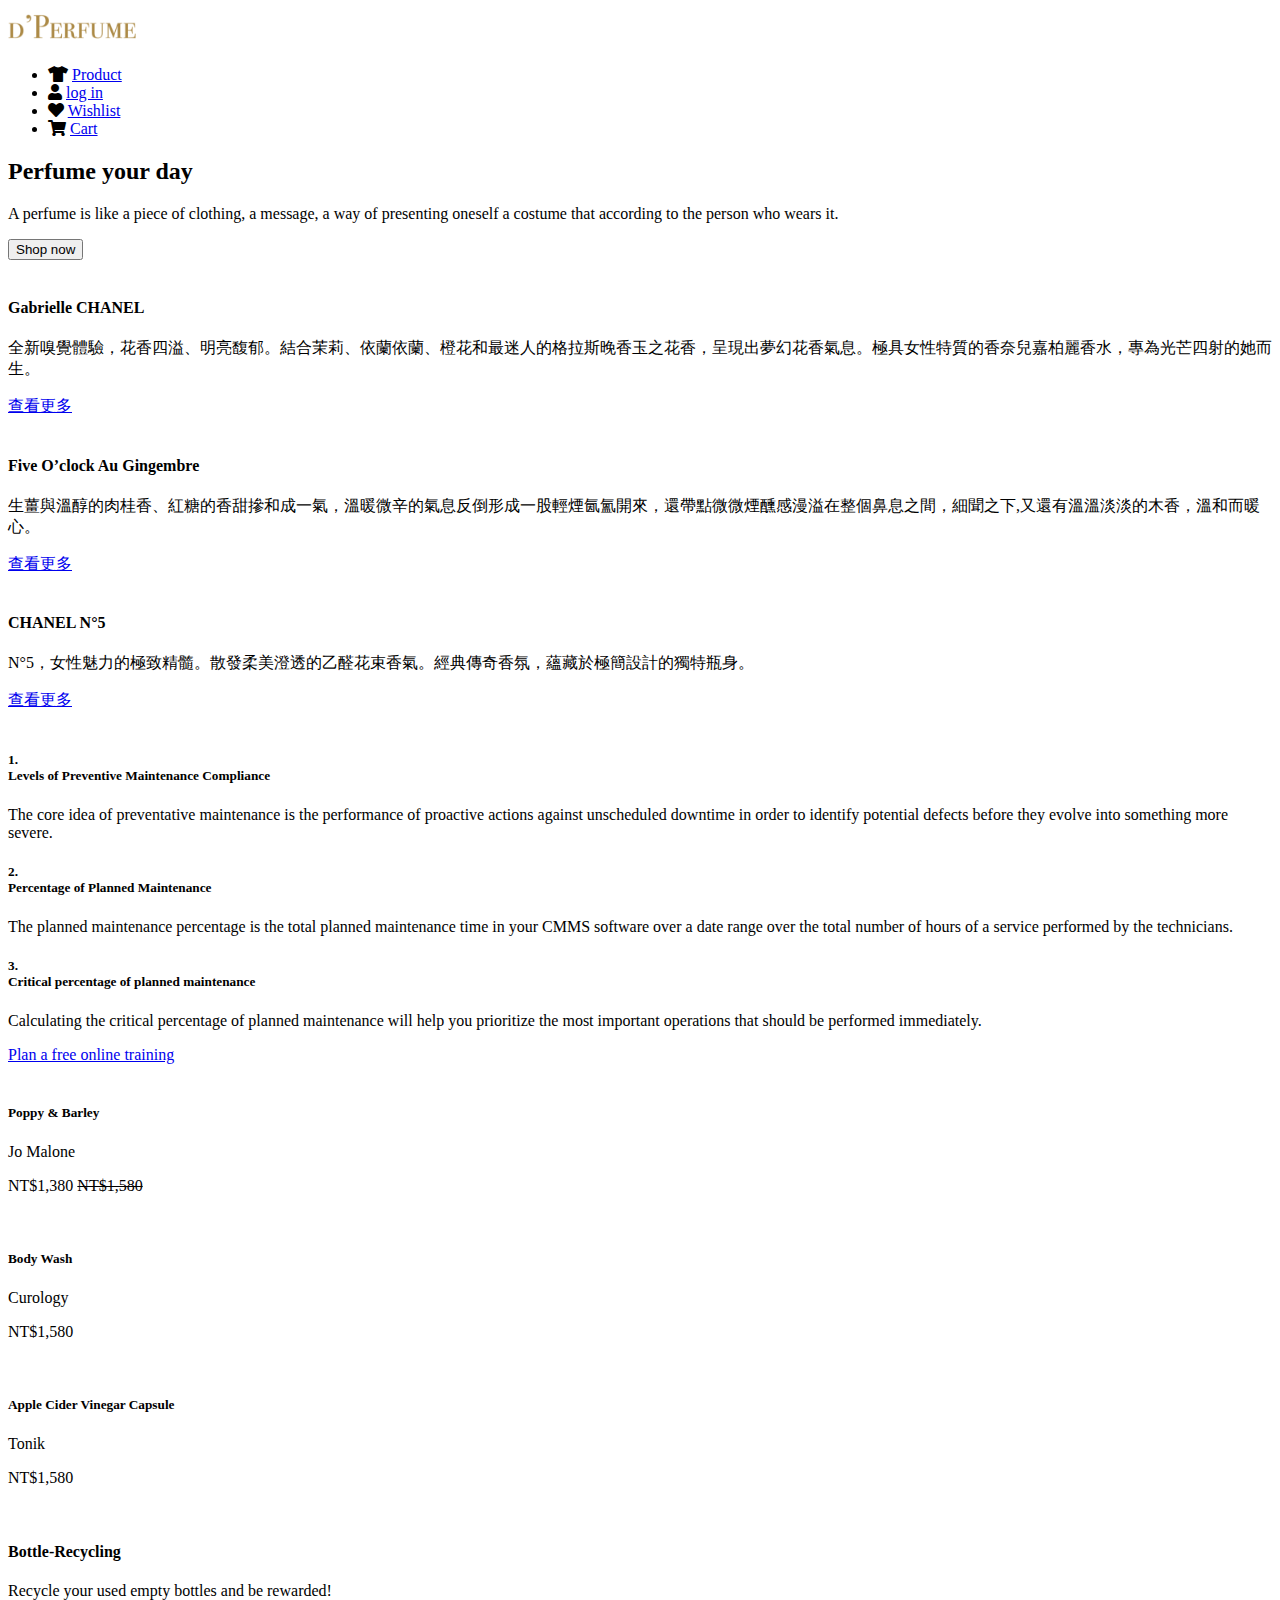
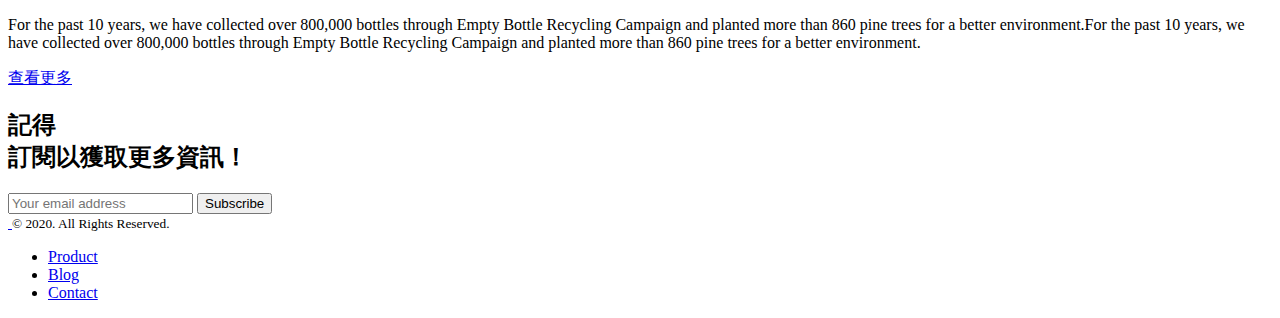
==== index.html @ bdcb9962 "登入畫面完成" ====
<!DOCTYPE html>
<html lang="en">

<head>
  <meta charset="UTF-8">
  <meta name="viewport" content="width=device-width, initial-scale=1.0">
  <link rel="stylesheet" href="css/all.css">
  <link rel="stylesheet" href="https://cdnjs.cloudflare.com/ajax/libs/font-awesome/5.14.0/css/all.min.css">
  <title>Document</title>
</head>

<body>
  <div class="container">
    <div class="row py-2">
      <div class="col-12 col-md-4 d-flex align-items-center">
        <a href="index.html">
          <img class="mr-2 mr-md-8 img-fluid" src="img/Logo.png" alt="">
        </a>
      </div>
      <ul class="col-md-8 list-unstyled d-flex justify-content-end align-items-center mb-0 navList">
        <li class="nav-item d-flex align-items-center">
          <i class="fas fa-tshirt text-info"></i>
          <a class="nav-link text-info" href="product.html">Product</a>
        </li>
        <li class="nav-item d-flex align-items-center">
          <i class="fas fa-user text-info"></i>
          <a class="nav-link text-info" href="login.html">log in</a>
        </li>
        <li class="nav-item d-flex align-items-center">
          <i class="fas fa-heart text-info"></i>
          <a class="nav-link text-info" href="#">Wishlist</a>
        </li>
        <li class="nav-item d-flex align-items-center">
          <i class="fas fa-shopping-cart text-info"></i>
          <a class="nav-link text-info" href="#">Cart</a>
        </li>
      </ul>
    </div>
  </div>

  <div class="container-fluid mb-5 banner">
    <div class="container">
      <div class="row">
        <div class="col-sm-7"></div>
        <div class="col-12 col-sm-5 text-white">
          <h2>Perfume your day</h2>
          <p>A perfume is like a piece of clothing, a message, a way of presenting oneself a costume that according to
            the person who wears it.</p>
          <button class="btn text-white" type="button">Shop now</button>
        </div>
      </div>
    </div>
  </div>

  <div class="container">
    <div class="row flex-row-reverse align-items-center">
      <div class="col-12 col-md-6 colstyleNone">
        <img src="img/photo-1563170351-be82bc888aa4.png" alt="" class="card-img">
      </div>
      <div class="col-12 col-md-6">
        <div class="card align-items-center">
          <div class="card-body col-md-8">
            <h4 class="card-title">Gabrielle CHANEL</h4>
            <p class="card-text">全新嗅覺體驗，花香四溢、明亮馥郁。結合茉莉、依蘭依蘭、橙花和最迷人的格拉斯晚香玉之花香，呈現出夢幻花香氣息。極具女性特質的香奈兒嘉柏麗香水，專為光芒四射的她而生。</p>
            <a href="#" class="">查看更多</a>
          </div>
        </div>
      </div>
    </div>


    <div class="row align-items-center">
      <div class="col-12 col-md-6 colstyleNone">
        <img src="img/photo-1584435731369-1e74c4e9385e.png" alt="" class="card-img">
      </div>
      <div class="col-12 col-md-6">
        <div class="card align-items-center">
          <div class="card-body col-md-8">
            <h4 class="card-title">Five O’clock Au Gingembre</h4>
            <p class="card-text">生薑與溫醇的肉桂香、紅糖的香甜摻和成一氣，溫暖微辛的氣息反倒形成一股輕煙氤氳開來，還帶點微微煙醺感漫溢在整個鼻息之間，細聞之下,又還有溫溫淡淡的木香，溫和而暖心。</p>
            <a href="#" class="">查看更多</a>
          </div>
        </div>
      </div>
    </div>

    <div class="row align-items-center flex-row-reverse">
      <div class="col-12 col-md-6 colstyleNone">
        <img src="img/photo-1585120040315-2241b774ad0f.png" alt="" class="card-img">
      </div>
      <div class="col-12 col-md-6">
        <div class="card align-items-center">
          <div class="card-body col-md-8">
            <h4 class="card-title">CHANEL N°5</h4>
            <p class="card-text">N°5，女性魅力的極致精髓。散發柔美澄透的乙醛花束香氣。經典傳奇香氛，蘊藏於極簡設計的獨特瓶身。</p>
            <a href="#" class="">查看更多</a>
          </div>
        </div>
      </div>
    </div>

    <div class="row align-items-center mb-5">
      <div class="col-12 col-md-6 colstyleNone">
        <img src="img/photo-1542038382126-77ae2819338d.png" alt="" class="card-img">
      </div>
      <div class="col-12 col-md-6">
        <div class="card text-left align-items-center">
          <div class="card-body col-md-8">
            <h5 class="card-title">1. <br> Levels of Preventive Maintenance Compliance</h5>
            <p class="card-text mb-3">The core idea of preventative maintenance is the performance of proactive actions
              against unscheduled downtime in order to identify potential defects before they evolve into something more
              severe.</p>
            <h5 class="card-title">2. <br> Percentage of Planned Maintenance</h5>
            <p class="card-text mb-3">The planned maintenance percentage is the total planned maintenance time in your
              CMMS software over a date range over the total number of hours of a service performed by the technicians.
            </p>
            <h5 class="card-title">3. <br> Critical percentage of planned maintenance</h5>
            <p class="card-text mb-3">Calculating the critical percentage of planned maintenance will help you
              prioritize
              the
              most important operations that should be performed immediately.</p>
            <a href="#" class="">Plan a free online training</a>
          </div>
        </div>
      </div>
    </div>

  </div>

  <div class="bg-secondary mb-5">
    <div class="container ">
      <div class="row">
        <div class="card-deck">
          <div class="col-md-4 mt-4">
            <img src="img/photo-1530630458144-014709e10016.png" alt="" class="card-img">
            <h5>Poppy & Barley</h5>
            <p>Jo Malone</p>
            <p>NT$1,380 <del>NT$1,580</del></p>
          </div>
          <div class="col-md-4 mt-4">
            <img src="img/photo-1556228720-da4e85f25e15.png" alt="" class="card-img">
            <h5>Body Wash</h5>
            <p>Curology</p>
            <p>NT$1,580</p>
          </div>
          <div class="col-md-4 mt-4">
            <img src="/img/photo-1559264730-1533a6ec0433.png" alt="" class="card-img">
            <h5>Apple Cider Vinegar Capsule</h5>
            <p>Tonik</p>
            <p>NT$1,580</p>
          </div>
        </div>
      </div>
    </div>
  </div>

  <div class="container mb-5">
    <div class="row  align-items-center">
      <div class="col-12 col-md-8 colstyleNone">
        <img src="img/photo-1594913615593-e4b8c44625be.png" alt="" class="recycleImg">
      </div>
      <div class="col-12 col-md-4">
        <div class="align-items-center">
          <h4>Bottle-Recycling</h4>
          <p>Recycle your used empty bottles and be rewarded!</p>
          <p>For the past 10 years, we have collected over 800,000 bottles through Empty Bottle Recycling Campaign and
            planted more than 860 pine trees for a better environment.For the past 10 years, we have collected over
            800,000 bottles through Empty Bottle Recycling Campaign and planted more than 860 pine trees for a better
            environment.</p>
          <a href="#" class="">查看更多</a>
        </div>
      </div>
    </div>
  </div>



  <div class="container-fluid footer">
    <div class="footerBanner">
      <div class="container">
        <div class="row align-items-end">
          <div class="col-12 col-sm-5 text-secondary">
            <h2 class="mb-4">
              記得 <br>
              訂閱以獲取更多資訊！
            </h2>
            <div class="form-inline">
              <input type="text" class="form-control" id="inputEmail" placeholder="Your email address">
              <button type="button" class="btn btn-primary">Subscribe</button>
            </div>
          </div>
          <div class="col-sm-6"></div>

        </div>
      </div>
    </div>

    <div class="bg-primary">
      <div class="container py-3">
        <div class="row">
          <div class="col-12 col-md-8 d-flex align-items-center">
            <a href="index.html">
              <img class="mr-2 mr-md-8 img-fluid" src="img/logo_white.png" alt="">
            </a>
            <small class="text-white">© 2020. All Rights Reserved.</small>
          </div>
          <ul class="col-md-4 list-unstyled d-flex justify-content-end align-items-center mb-0 navList">
            <li><a href="product.html" class="text-white">Product</a></li>
            <li><a href="#" class="text-white">Blog</a></li>
            <li><a href="#" class="text-white">Contact</a></li>
          </ul>
        </div>
      </div>
    </div>


  </div>






</body>

</html>
---- css/all.css ----
/* No CSS *//*# sourceMappingURL=all.css.map */
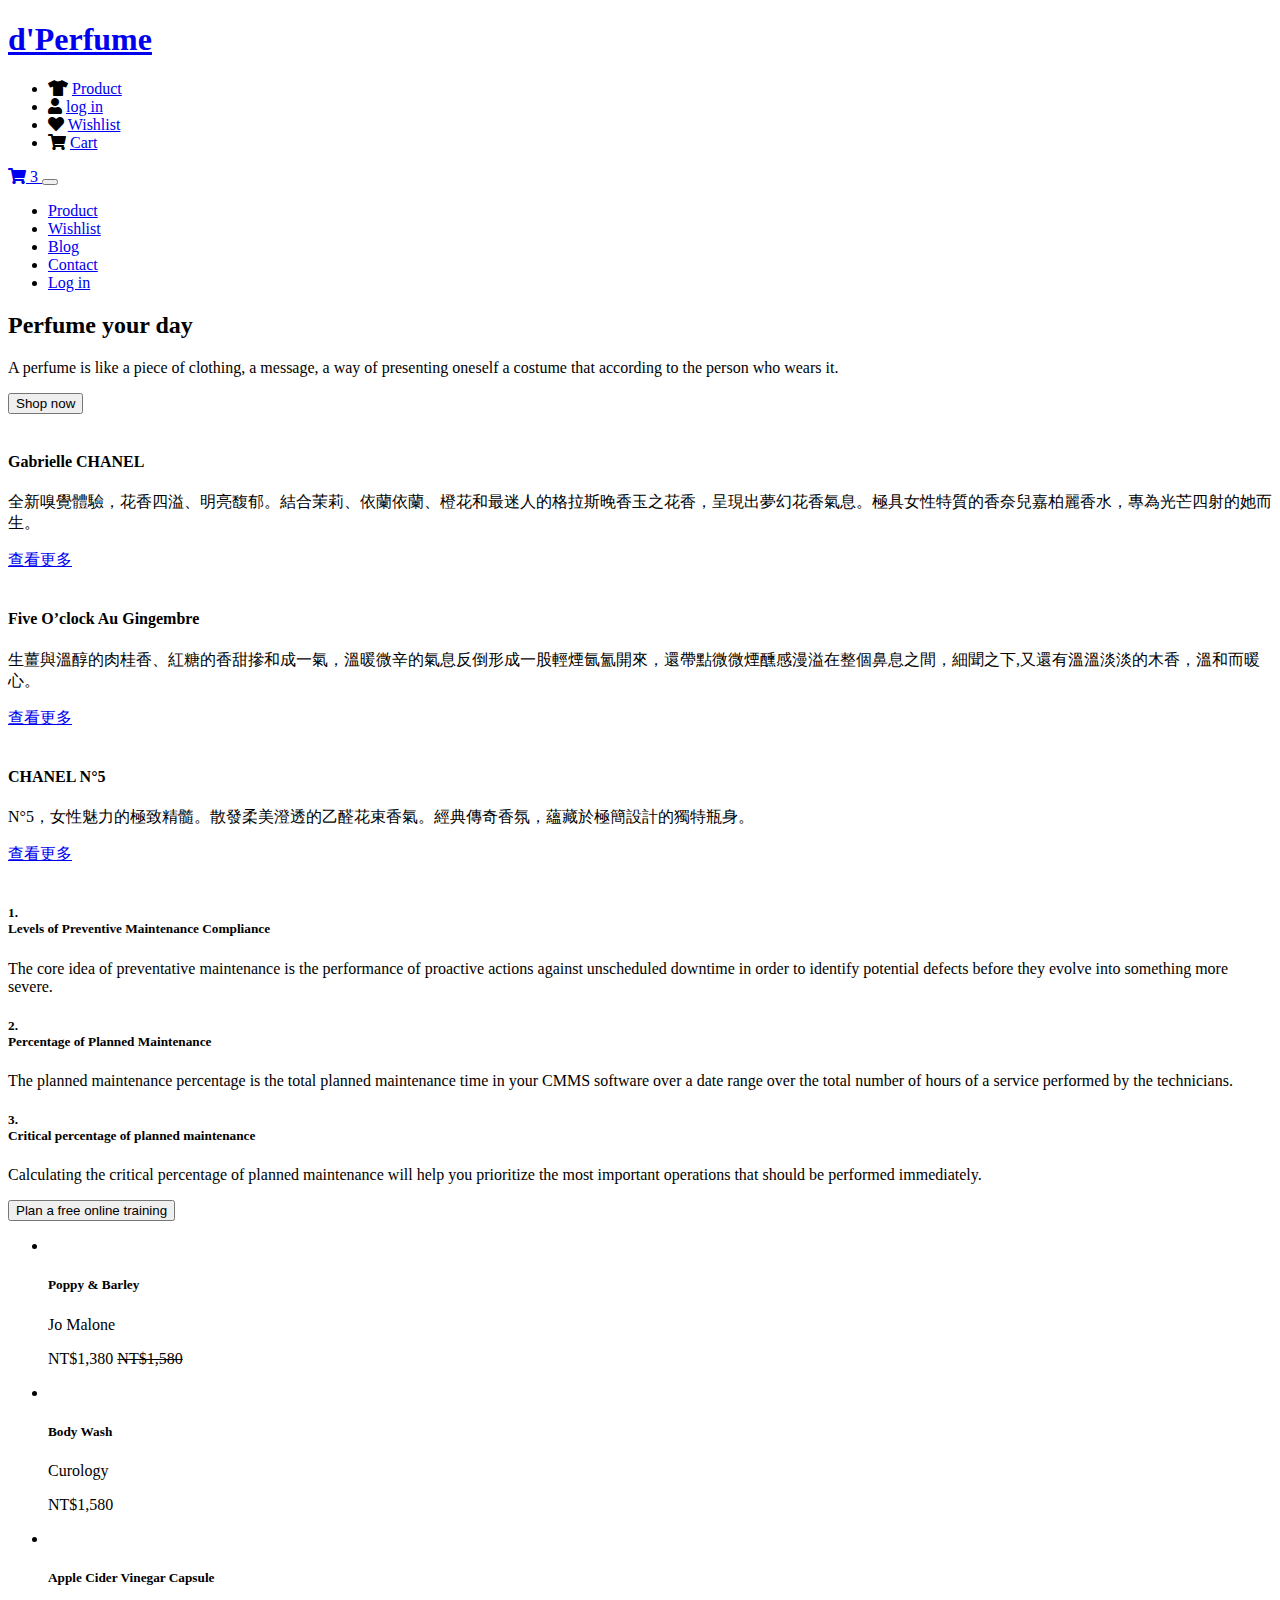
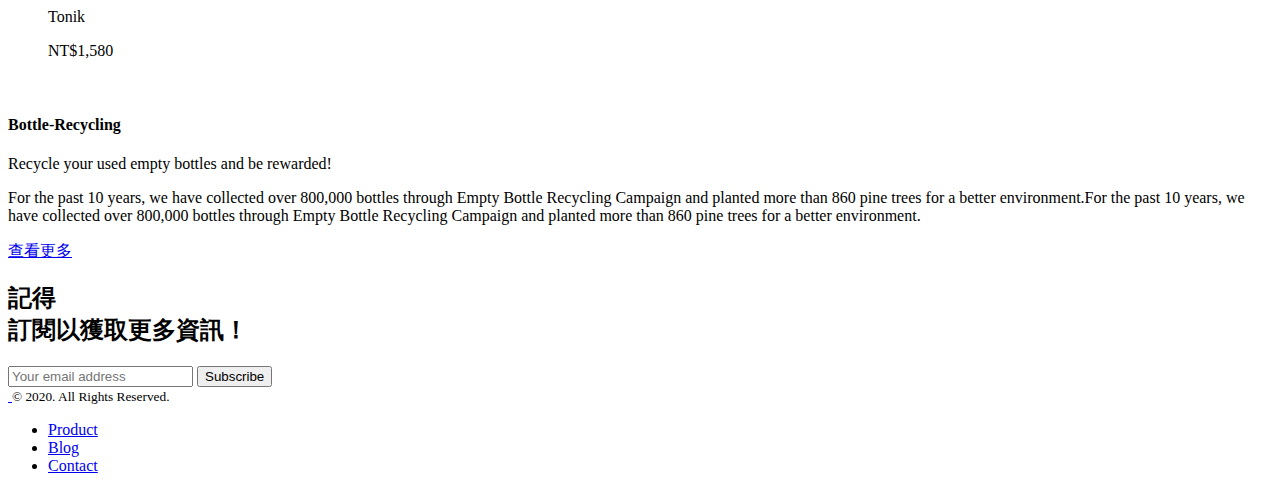
==== commit f8b0fa44: "更新按鈕連結到產品頁面" ====
--- a/index.html
+++ b/index.html
@@ -6,55 +6,94 @@
   <meta name="viewport" content="width=device-width, initial-scale=1.0">
   <link rel="stylesheet" href="css/all.css">
   <link rel="stylesheet" href="https://cdnjs.cloudflare.com/ajax/libs/font-awesome/5.14.0/css/all.min.css">
-  <title>Document</title>
+  <title>d'Perfume -首頁-</title>
 </head>
 
 <body>
+
+  <!--header-->
   <div class="container">
-    <div class="row py-2">
-      <div class="col-12 col-md-4 d-flex align-items-center">
-        <a href="index.html">
-          <img class="mr-2 mr-md-8 img-fluid" src="img/Logo.png" alt="">
+    <nav class="navbar navbar-expand-lg navbar-light">
+      <h1 class="navbar-brand col-4 logo mt-2">
+        <a href="index.html">d'Perfume</a>
+      </h1>
+
+      <div class="collapse navbar-collapse justify-content-end" id="navbarTogglerDemo">
+        <ul class="navbar-nav">
+          <li class="nav-item d-flex align-items-center mr-4">
+            <i class="fas fa-tshirt text-gray"></i>
+            <a class="nav-link text-gary" href="product.html">Product</a>
+          </li>
+          <li class="nav-item d-flex align-items-center mr-4">
+            <i class="fas fa-user text-gray"></i>
+            <a class="nav-link text-gray" href="login.html">log in</a>
+          </li>
+          <li class="nav-item d-flex align-items-center mr-4">
+            <i class="fas fa-heart text-gray"></i>
+            <a class="nav-link text-gray" href="#">Wishlist</a>
+          </li>
+          <li class="nav-item d-flex align-items-center">
+            <i class="fas fa-shopping-cart text-gray"></i>
+            <a class="nav-link text-gray" href="#">Cart</a>
+          </li>
+        </ul>
+      </div>
+
+      <div class="d-lg-none d-flex">
+        <a href="#" class="cart d-flex align-items-center mr-2">
+          <i class="fas fa fa-shopping-cart text-gray"></i>
+          <span class="cart-basket d-flex align-items-center justify-content-center bg-primary text-white">3</span>
         </a>
-      </div>
-      <ul class="col-md-8 list-unstyled d-flex justify-content-end align-items-center mb-0 navList">
-        <li class="nav-item d-flex align-items-center">
-          <i class="fas fa-tshirt text-info"></i>
-          <a class="nav-link text-info" href="product.html">Product</a>
-        </li>
-        <li class="nav-item d-flex align-items-center">
-          <i class="fas fa-user text-info"></i>
-          <a class="nav-link text-info" href="login.html">log in</a>
-        </li>
-        <li class="nav-item d-flex align-items-center">
-          <i class="fas fa-heart text-info"></i>
-          <a class="nav-link text-info" href="#">Wishlist</a>
-        </li>
-        <li class="nav-item d-flex align-items-center">
-          <i class="fas fa-shopping-cart text-info"></i>
-          <a class="nav-link text-info" href="#">Cart</a>
-        </li>
-      </ul>
-    </div>
-  </div>
-
+        <button class="navbar-toggler border-0 btn" type="button" data-toggle="collapse"
+          data-target="#navbarTogglerDemo02" aria-controls="navbarSupportedContent" aria-expanded="false"
+          aria-label="Toggle navigation">
+          <span class="navbar-toggler-icon"></span>
+        </button>
+      </div>
+    </nav>
+  </div>
+
+  <!--header 漢堡選單列表-->
+  <div class="container-fluid px-0 navbar-collapse collapse" id="navbarTogglerDemo02">
+    <ul class="navbar-nav">
+      <li class="nav-item bg-secondary text-center border-bottom border-white">
+        <a class="nav-link text-white py-3" href="product.html">Product</a>
+      </li>
+      <li class="nav-item bg-secondary text-center border-bottom border-white">
+        <a class="nav-link text-white py-3" href="#">Wishlist</a>
+      </li>
+      <li class="nav-item bg-secondary text-center border-bottom border-white">
+        <a class="nav-link text-white py-3" href="#">Blog</a>
+      </li>
+      <li class="nav-item bg-secondary text-center border-bottom border-white">
+        <a class="nav-link text-white py-3" href="#">Contact</a>
+      </li>
+      <li class="nav-item bg-secondary text-center">
+        <a class="nav-link text-white py-3" href="login.html">Log in</a>
+      </li>
+    </ul>
+  </div>
+
+
+  <!--Banner-->
   <div class="container-fluid mb-5 banner">
     <div class="container">
       <div class="row">
-        <div class="col-sm-7"></div>
-        <div class="col-12 col-sm-5 text-white">
+        <div class="col-12 offset-md-7 text-white no-gutters">
           <h2>Perfume your day</h2>
-          <p>A perfume is like a piece of clothing, a message, a way of presenting oneself a costume that according to
+          <p class="col-sm-5 col-md-4">A perfume is like a piece of clothing, a message, a way of presenting oneself a costume that according to
             the person who wears it.</p>
-          <button class="btn text-white" type="button">Shop now</button>
-        </div>
-      </div>
-    </div>
-  </div>
-
-  <div class="container">
-    <div class="row flex-row-reverse align-items-center">
-      <div class="col-12 col-md-6 colstyleNone">
+          <button class="btn text-white bannerButton" type="button" onclick="location.href='product.html'">Shop now</button>
+        </div>
+      </div>
+    </div>
+  </div>
+
+
+  <!--首頁內容-->
+  <div class="container mb-5">
+    <div class="row flex-row-reverse align-items-center no-gutters">
+      <div class="col-12 col-md-6">
         <img src="img/photo-1563170351-be82bc888aa4.png" alt="" class="card-img">
       </div>
       <div class="col-12 col-md-6">
@@ -69,8 +108,8 @@
     </div>
 
 
-    <div class="row align-items-center">
-      <div class="col-12 col-md-6 colstyleNone">
+    <div class="row align-items-center no-gutters">
+      <div class="col-12 col-md-6">
         <img src="img/photo-1584435731369-1e74c4e9385e.png" alt="" class="card-img">
       </div>
       <div class="col-12 col-md-6">
@@ -84,8 +123,8 @@
       </div>
     </div>
 
-    <div class="row align-items-center flex-row-reverse">
-      <div class="col-12 col-md-6 colstyleNone">
+    <div class="row align-items-center flex-row-reverse no-gutters">
+      <div class="col-12 col-md-6">
         <img src="img/photo-1585120040315-2241b774ad0f.png" alt="" class="card-img">
       </div>
       <div class="col-12 col-md-6">
@@ -99,8 +138,8 @@
       </div>
     </div>
 
-    <div class="row align-items-center mb-5">
-      <div class="col-12 col-md-6 colstyleNone">
+    <div class="row align-items-center no-gutters">
+      <div class="col-12 col-md-6">
         <img src="img/photo-1542038382126-77ae2819338d.png" alt="" class="card-img">
       </div>
       <div class="col-12 col-md-6">
@@ -115,11 +154,11 @@
               CMMS software over a date range over the total number of hours of a service performed by the technicians.
             </p>
             <h5 class="card-title">3. <br> Critical percentage of planned maintenance</h5>
-            <p class="card-text mb-3">Calculating the critical percentage of planned maintenance will help you
+            <p class="card-text mb-5">Calculating the critical percentage of planned maintenance will help you
               prioritize
               the
               most important operations that should be performed immediately.</p>
-            <a href="#" class="">Plan a free online training</a>
+            <button class="btn border-black productButton" type="button" onclick="location.href='product.html'">Plan a free online training</button>
           </div>
         </div>
       </div>
@@ -129,35 +168,35 @@
 
   <div class="bg-secondary mb-5">
     <div class="container ">
-      <div class="row">
-        <div class="card-deck">
-          <div class="col-md-4 mt-4">
+      <div class="row no-gutters">
+        <ul class="card-deck list-unstyled mt-5">
+          <li class="col-md-4">
             <img src="img/photo-1530630458144-014709e10016.png" alt="" class="card-img">
             <h5>Poppy & Barley</h5>
             <p>Jo Malone</p>
             <p>NT$1,380 <del>NT$1,580</del></p>
-          </div>
-          <div class="col-md-4 mt-4">
+          </li>
+          <li class="col-md-4">
             <img src="img/photo-1556228720-da4e85f25e15.png" alt="" class="card-img">
             <h5>Body Wash</h5>
             <p>Curology</p>
             <p>NT$1,580</p>
-          </div>
-          <div class="col-md-4 mt-4">
-            <img src="/img/photo-1559264730-1533a6ec0433.png" alt="" class="card-img">
+          </li>
+          <li class="col-md-4">
+            <img src="img/photo-1559264730-1533a6ec0433.png" alt="" class="card-img">
             <h5>Apple Cider Vinegar Capsule</h5>
             <p>Tonik</p>
             <p>NT$1,580</p>
-          </div>
-        </div>
+          </li>
+        </ul>
       </div>
     </div>
   </div>
 
   <div class="container mb-5">
     <div class="row  align-items-center">
-      <div class="col-12 col-md-8 colstyleNone">
-        <img src="img/photo-1594913615593-e4b8c44625be.png" alt="" class="recycleImg">
+      <div class="col-12 col-md-8">
+        <img src="img/photo-1594913615593-e4b8c44625be.png" alt="" class="card-img">
       </div>
       <div class="col-12 col-md-4">
         <div class="align-items-center">
@@ -174,52 +213,61 @@
   </div>
 
 
-
-  <div class="container-fluid footer">
-    <div class="footerBanner">
-      <div class="container">
-        <div class="row align-items-end">
-          <div class="col-12 col-sm-5 text-secondary">
-            <h2 class="mb-4">
+  <!--footer-->
+  <div class="footerBanner">
+    <div class="container">
+      <div class="row align-items-end">
+        <div class="col-12 col-sm-5 text-gray">
+          <h2 class="mb-4">
+            <strong>
               記得 <br>
               訂閱以獲取更多資訊！
-            </h2>
-            <div class="form-inline">
-              <input type="text" class="form-control" id="inputEmail" placeholder="Your email address">
-              <button type="button" class="btn btn-primary">Subscribe</button>
-            </div>
-          </div>
-          <div class="col-sm-6"></div>
-
-        </div>
-      </div>
-    </div>
-
-    <div class="bg-primary">
-      <div class="container py-3">
-        <div class="row">
-          <div class="col-12 col-md-8 d-flex align-items-center">
-            <a href="index.html">
-              <img class="mr-2 mr-md-8 img-fluid" src="img/logo_white.png" alt="">
-            </a>
-            <small class="text-white">© 2020. All Rights Reserved.</small>
-          </div>
-          <ul class="col-md-4 list-unstyled d-flex justify-content-end align-items-center mb-0 navList">
-            <li><a href="product.html" class="text-white">Product</a></li>
-            <li><a href="#" class="text-white">Blog</a></li>
-            <li><a href="#" class="text-white">Contact</a></li>
+            </strong>
+          </h2>
+          <div class="input-group mb-3 emailSub">
+            <input type="email" class="form-control" id="inputEmail" placeholder="Your email address">
+            <button type="submit" class="btn btn-primary">Subscribe</button>
+          </div>
+        </div>
+      </div>
+
+    </div>
+  </div>
+  <div class="bg-primary">
+    <div class="container">
+      <nav class="navbar navbar-expand-lg navbar-light">
+        <div class="d-flex align-items-center">
+          <a href="index.html">
+            <img class="mr-3" src="img/logo_white.png" alt="">
+          </a>
+          <small class="text-white mt-1">© 2020. All Rights Reserved.</small>
+        </div>
+        <div class="collapse navbar-collapse justify-content-end">
+          <ul class="navbar-nav">
+            <li class="nav-item mr-4">
+              <a href="product.html" class="text-white">Product</a>
+            </li>
+            <li class="nav-item mr-4">
+              <a href="#" class="text-white">Blog</a>
+            </li>
+            <li class="nav-item">
+              <a href="#" class="text-white">Contact</a>
+            </li>
           </ul>
         </div>
-      </div>
-    </div>
-
-
-  </div>
-
-
-
-
-
+      </nav>
+    </div>
+  </div>
+
+  <script src="https://code.jquery.com/jquery-3.2.1.slim.min.js"
+    integrity="sha384-KJ3o2DKtIkvYIK3UENzmM7KCkRr/rE9/Qpg6aAZGJwFDMVNA/GpGFF93hXpG5KkN"
+    crossorigin="anonymous"></script>
+  <script src="https://cdnjs.cloudflare.com/ajax/libs/popper.js/1.12.9/umd/popper.min.js"
+    integrity="sha384-ApNbgh9B+Y1QKtv3Rn7W3mgPxhU9K/ScQsAP7hUibX39j7fakFPskvXusvfa0b4Q"
+    crossorigin="anonymous"></script>
+  <script src="https://maxcdn.bootstrapcdn.com/bootstrap/4.0.0/js/bootstrap.min.js"
+    integrity="sha384-JZR6Spejh4U02d8jOt6vLEHfe/JQGiRRSQQxSfFWpi1MquVdAyjUar5+76PVCmYl"
+    crossorigin="anonymous"></script>
 
 </body>
 
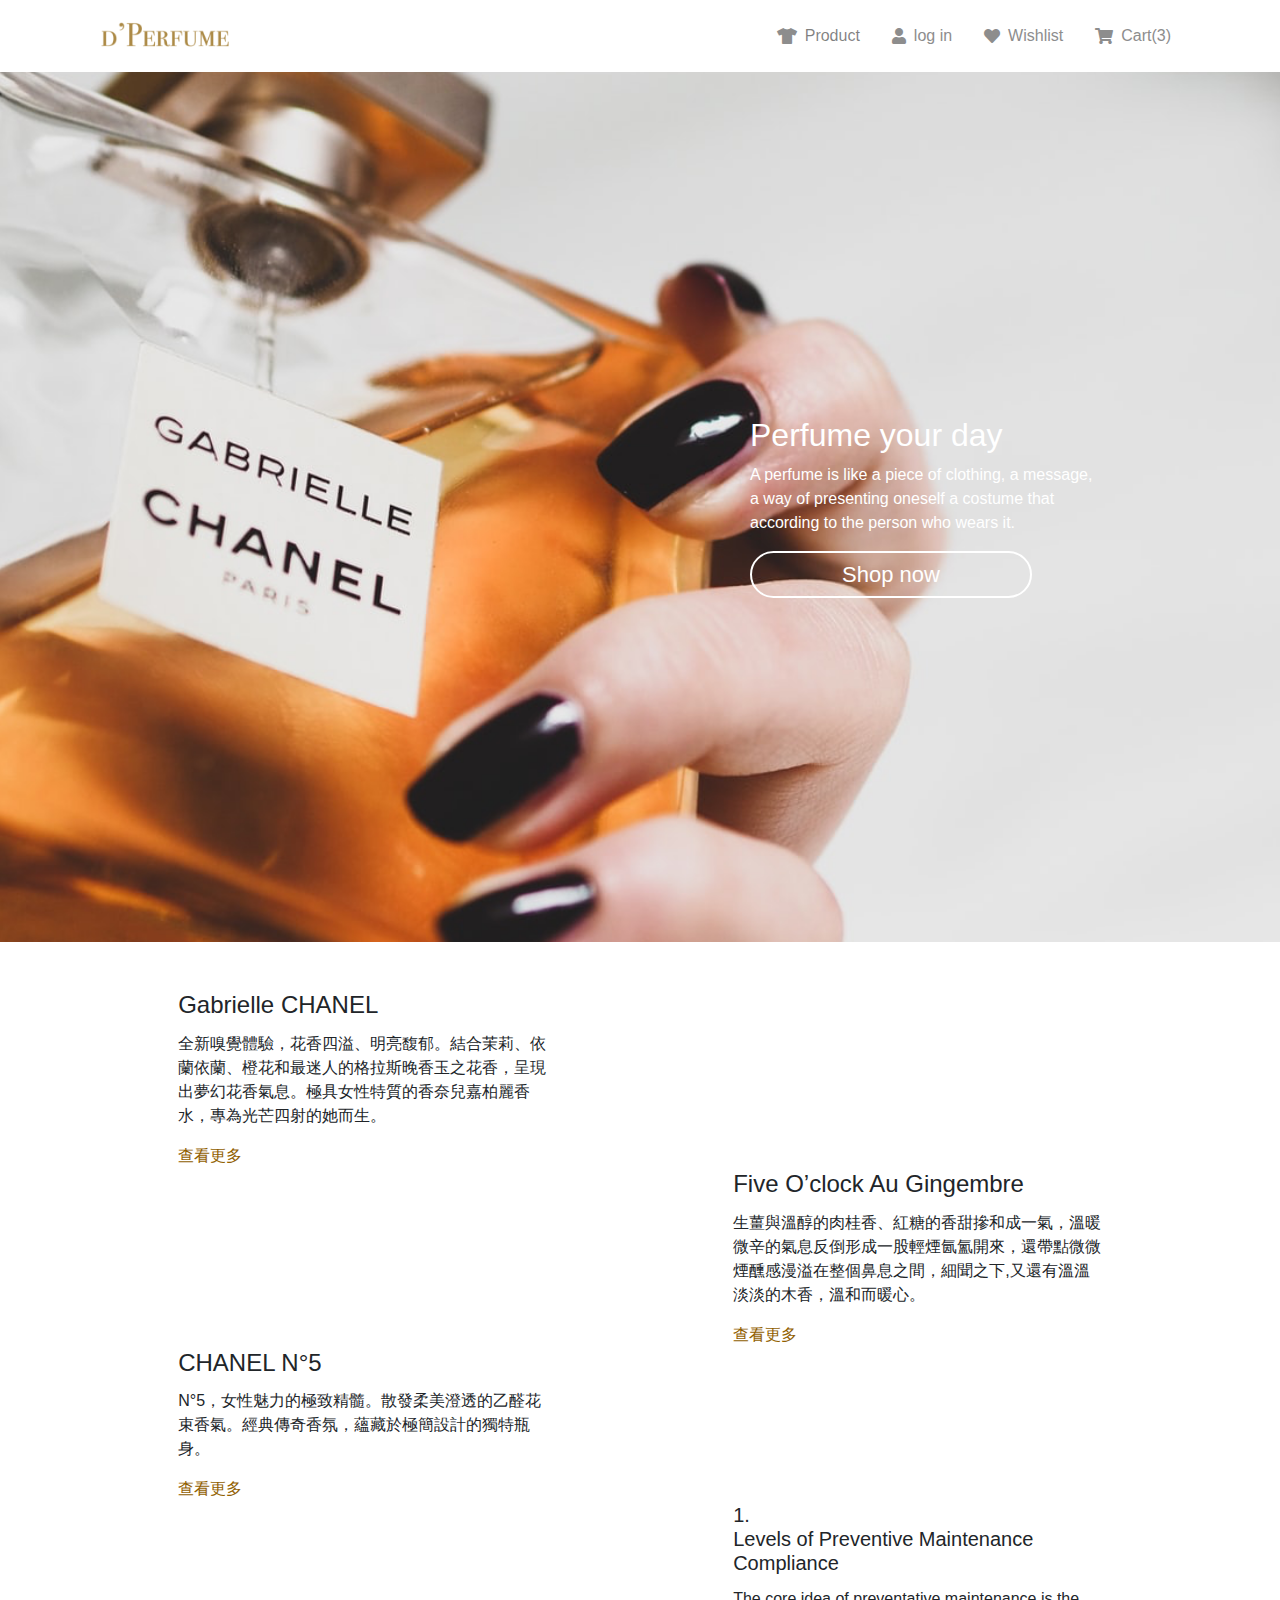
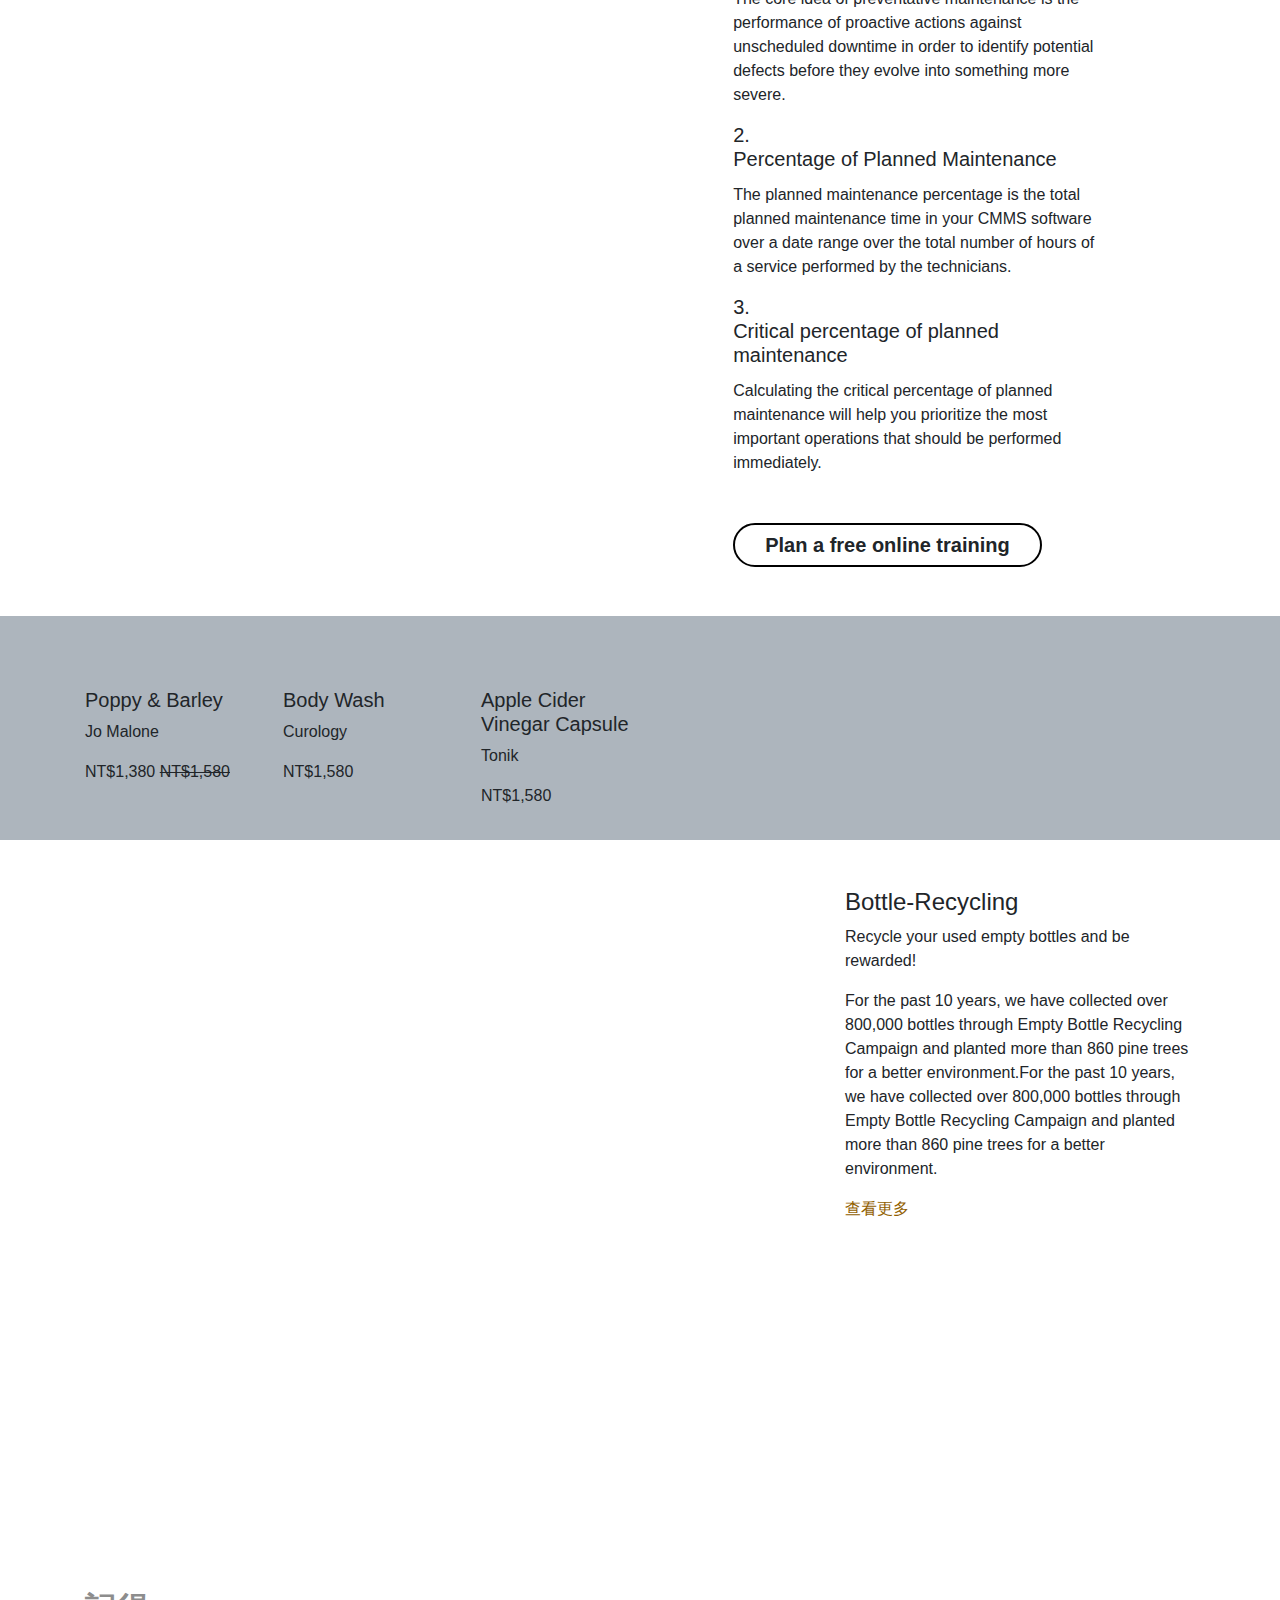
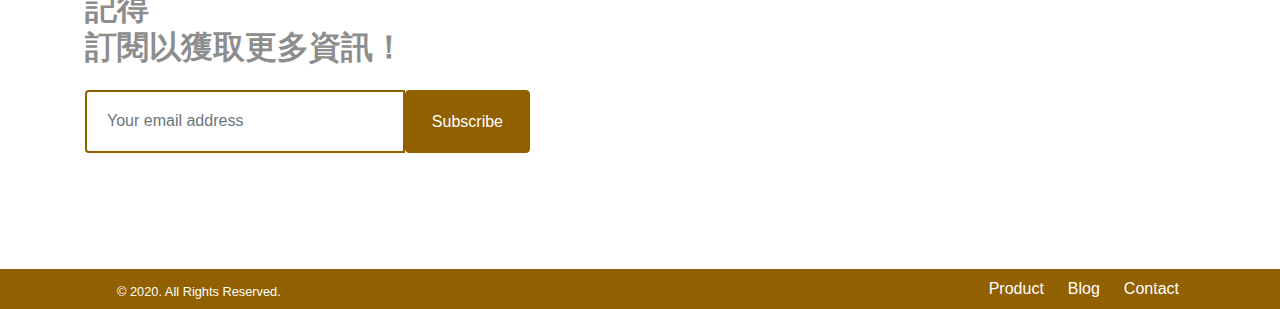
==== commit e6d7bd74: "更新header" ====
--- a/index.html
+++ b/index.html
@@ -34,7 +34,7 @@
           </li>
           <li class="nav-item d-flex align-items-center">
             <i class="fas fa-shopping-cart text-gray"></i>
-            <a class="nav-link text-gray" href="#">Cart</a>
+            <a class="nav-link text-gray" href="#">Cart(3)</a>
           </li>
         </ul>
       </div>
@@ -79,11 +79,13 @@
   <div class="container-fluid mb-5 banner">
     <div class="container">
       <div class="row">
-        <div class="col-12 offset-md-7 text-white no-gutters">
+        <div class="col-4 offset-md-7 text-white no-gutters">
           <h2>Perfume your day</h2>
-          <p class="col-sm-5 col-md-4">A perfume is like a piece of clothing, a message, a way of presenting oneself a costume that according to
+          <p>A perfume is like a piece of clothing, a message, a way of presenting oneself a
+            costume that according to
             the person who wears it.</p>
-          <button class="btn text-white bannerButton" type="button" onclick="location.href='product.html'">Shop now</button>
+          <button class="btn text-white bannerButton" type="button" onclick="location.href='product.html'">Shop
+            now</button>
         </div>
       </div>
     </div>
@@ -158,7 +160,8 @@
               prioritize
               the
               most important operations that should be performed immediately.</p>
-            <button class="btn border-black productButton" type="button" onclick="location.href='product.html'">Plan a free online training</button>
+            <button class="btn border-black productButton" type="button" onclick="location.href='product.html'">Plan a
+              free online training</button>
           </div>
         </div>
       </div>
@@ -187,6 +190,7 @@
             <h5>Apple Cider Vinegar Capsule</h5>
             <p>Tonik</p>
             <p>NT$1,580</p>
+            
           </li>
         </ul>
       </div>
--- a/css/all.css
+++ b/css/all.css
@@ -1 +1,11240 @@
-/* No CSS *//*# sourceMappingURL=all.css.map */+/*!
+ * Bootstrap v4.5.2 (https://getbootstrap.com/)
+ * Copyright 2011-2020 The Bootstrap Authors
+ * Copyright 2011-2020 Twitter, Inc.
+ * Licensed under MIT (https://github.com/twbs/bootstrap/blob/main/LICENSE)
+ */
+:root {
+  --blue: #007bff;
+  --indigo: #6610f2;
+  --purple: #6f42c1;
+  --pink: #e83e8c;
+  --red: #dc3545;
+  --orange: #fd7e14;
+  --yellow: #ffc107;
+  --green: #28a745;
+  --teal: #20c997;
+  --cyan: #17a2b8;
+  --white: #fff;
+  --gray: #8D8D8D;
+  --gray-dark: #343a40;
+  --coffee: #916000;
+  --black: #000;
+  --primary: #916000;
+  --secondary: #adb5bd;
+  --success: #28a745;
+  --info: #17a2b8;
+  --warning: #ffc107;
+  --danger: #dc3545;
+  --light: #f8f9fa;
+  --dark: #343a40;
+  --black: #000;
+  --gray: #8D8D8D;
+  --breakpoint-xs: 0;
+  --breakpoint-sm: 576px;
+  --breakpoint-md: 768px;
+  --breakpoint-lg: 992px;
+  --breakpoint-xl: 1200px;
+  --font-family-sans-serif: -apple-system, BlinkMacSystemFont, "Segoe UI", "Microsoft JhengHei", Roboto, "Helvetica Neue", Arial, sans-serif;
+  --font-family-monospace: SFMono-Regular, Menlo, Monaco, Consolas, "Liberation Mono", "Courier New", monospace;
+}
+
+*,
+*::before,
+*::after {
+  -webkit-box-sizing: border-box;
+          box-sizing: border-box;
+}
+
+html {
+  font-family: sans-serif;
+  line-height: 1.15;
+  -webkit-text-size-adjust: 100%;
+  -webkit-tap-highlight-color: rgba(0, 0, 0, 0);
+}
+
+article, aside, figcaption, figure, footer, header, hgroup, main, nav, section {
+  display: block;
+}
+
+body {
+  margin: 0;
+  font-family: -apple-system, BlinkMacSystemFont, "Segoe UI", "Microsoft JhengHei", Roboto, "Helvetica Neue", Arial, sans-serif;
+  font-size: 1rem;
+  font-weight: 400;
+  line-height: 1.5;
+  color: #212529;
+  text-align: left;
+  background-color: #fff;
+}
+
+[tabindex="-1"]:focus:not(:focus-visible) {
+  outline: 0 !important;
+}
+
+hr {
+  -webkit-box-sizing: content-box;
+          box-sizing: content-box;
+  height: 0;
+  overflow: visible;
+}
+
+h1, h2, h3, h4, h5, h6 {
+  margin-top: 0;
+  margin-bottom: 0.5rem;
+}
+
+p {
+  margin-top: 0;
+  margin-bottom: 1rem;
+}
+
+abbr[title],
+abbr[data-original-title] {
+  text-decoration: underline;
+  -webkit-text-decoration: underline dotted;
+          text-decoration: underline dotted;
+  cursor: help;
+  border-bottom: 0;
+  text-decoration-skip-ink: none;
+}
+
+address {
+  margin-bottom: 1rem;
+  font-style: normal;
+  line-height: inherit;
+}
+
+ol,
+ul,
+dl {
+  margin-top: 0;
+  margin-bottom: 1rem;
+}
+
+ol ol,
+ul ul,
+ol ul,
+ul ol {
+  margin-bottom: 0;
+}
+
+dt {
+  font-weight: 700;
+}
+
+dd {
+  margin-bottom: .5rem;
+  margin-left: 0;
+}
+
+blockquote {
+  margin: 0 0 1rem;
+}
+
+b,
+strong {
+  font-weight: bolder;
+}
+
+small {
+  font-size: 80%;
+}
+
+sub,
+sup {
+  position: relative;
+  font-size: 75%;
+  line-height: 0;
+  vertical-align: baseline;
+}
+
+sub {
+  bottom: -.25em;
+}
+
+sup {
+  top: -.5em;
+}
+
+a {
+  color: #916000;
+  text-decoration: none;
+  background-color: transparent;
+}
+
+a:hover {
+  color: #452d00;
+  text-decoration: underline;
+}
+
+a:not([href]):not([class]) {
+  color: inherit;
+  text-decoration: none;
+}
+
+a:not([href]):not([class]):hover {
+  color: inherit;
+  text-decoration: none;
+}
+
+pre,
+code,
+kbd,
+samp {
+  font-family: SFMono-Regular, Menlo, Monaco, Consolas, "Liberation Mono", "Courier New", monospace;
+  font-size: 1em;
+}
+
+pre {
+  margin-top: 0;
+  margin-bottom: 1rem;
+  overflow: auto;
+  -ms-overflow-style: scrollbar;
+}
+
+figure {
+  margin: 0 0 1rem;
+}
+
+img {
+  vertical-align: middle;
+  border-style: none;
+}
+
+svg {
+  overflow: hidden;
+  vertical-align: middle;
+}
+
+table {
+  border-collapse: collapse;
+}
+
+caption {
+  padding-top: 0.75rem;
+  padding-bottom: 0.75rem;
+  color: #6c757d;
+  text-align: left;
+  caption-side: bottom;
+}
+
+th {
+  text-align: inherit;
+}
+
+label {
+  display: inline-block;
+  margin-bottom: 0.5rem;
+}
+
+button {
+  border-radius: 0;
+}
+
+button:focus {
+  outline: 1px dotted;
+  outline: 5px auto -webkit-focus-ring-color;
+}
+
+input,
+button,
+select,
+optgroup,
+textarea {
+  margin: 0;
+  font-family: inherit;
+  font-size: inherit;
+  line-height: inherit;
+}
+
+button,
+input {
+  overflow: visible;
+}
+
+button,
+select {
+  text-transform: none;
+}
+
+[role="button"] {
+  cursor: pointer;
+}
+
+select {
+  word-wrap: normal;
+}
+
+button,
+[type="button"],
+[type="reset"],
+[type="submit"] {
+  -webkit-appearance: button;
+}
+
+button:not(:disabled),
+[type="button"]:not(:disabled),
+[type="reset"]:not(:disabled),
+[type="submit"]:not(:disabled) {
+  cursor: pointer;
+}
+
+button::-moz-focus-inner,
+[type="button"]::-moz-focus-inner,
+[type="reset"]::-moz-focus-inner,
+[type="submit"]::-moz-focus-inner {
+  padding: 0;
+  border-style: none;
+}
+
+input[type="radio"],
+input[type="checkbox"] {
+  -webkit-box-sizing: border-box;
+          box-sizing: border-box;
+  padding: 0;
+}
+
+textarea {
+  overflow: auto;
+  resize: vertical;
+}
+
+fieldset {
+  min-width: 0;
+  padding: 0;
+  margin: 0;
+  border: 0;
+}
+
+legend {
+  display: block;
+  width: 100%;
+  max-width: 100%;
+  padding: 0;
+  margin-bottom: .5rem;
+  font-size: 1.5rem;
+  line-height: inherit;
+  color: inherit;
+  white-space: normal;
+}
+
+progress {
+  vertical-align: baseline;
+}
+
+[type="number"]::-webkit-inner-spin-button,
+[type="number"]::-webkit-outer-spin-button {
+  height: auto;
+}
+
+[type="search"] {
+  outline-offset: -2px;
+  -webkit-appearance: none;
+}
+
+[type="search"]::-webkit-search-decoration {
+  -webkit-appearance: none;
+}
+
+::-webkit-file-upload-button {
+  font: inherit;
+  -webkit-appearance: button;
+}
+
+output {
+  display: inline-block;
+}
+
+summary {
+  display: list-item;
+  cursor: pointer;
+}
+
+template {
+  display: none;
+}
+
+[hidden] {
+  display: none !important;
+}
+
+h1, h2, h3, h4, h5, h6,
+.h1, .h2, .h3, .h4, .h5, .h6 {
+  margin-bottom: 0.5rem;
+  font-weight: 500;
+  line-height: 1.2;
+}
+
+h1, .h1 {
+  font-size: 2.5rem;
+}
+
+h2, .h2 {
+  font-size: 2rem;
+}
+
+h3, .h3 {
+  font-size: 1.75rem;
+}
+
+h4, .h4 {
+  font-size: 1.5rem;
+}
+
+h5, .h5 {
+  font-size: 1.25rem;
+}
+
+h6, .h6 {
+  font-size: 1rem;
+}
+
+.lead {
+  font-size: 1.25rem;
+  font-weight: 300;
+}
+
+.display-1 {
+  font-size: 6rem;
+  font-weight: 300;
+  line-height: 1.2;
+}
+
+.display-2 {
+  font-size: 5.5rem;
+  font-weight: 300;
+  line-height: 1.2;
+}
+
+.display-3 {
+  font-size: 4.5rem;
+  font-weight: 300;
+  line-height: 1.2;
+}
+
+.display-4 {
+  font-size: 3.5rem;
+  font-weight: 300;
+  line-height: 1.2;
+}
+
+hr {
+  margin-top: 1rem;
+  margin-bottom: 1rem;
+  border: 0;
+  border-top: 1px solid rgba(0, 0, 0, 0.1);
+}
+
+small,
+.small {
+  font-size: 80%;
+  font-weight: 400;
+}
+
+mark,
+.mark {
+  padding: 0.2em;
+  background-color: #fcf8e3;
+}
+
+.list-unstyled {
+  padding-left: 0;
+  list-style: none;
+}
+
+.list-inline {
+  padding-left: 0;
+  list-style: none;
+}
+
+.list-inline-item {
+  display: inline-block;
+}
+
+.list-inline-item:not(:last-child) {
+  margin-right: 0.5rem;
+}
+
+.initialism {
+  font-size: 90%;
+  text-transform: uppercase;
+}
+
+.blockquote {
+  margin-bottom: 1rem;
+  font-size: 1.25rem;
+}
+
+.blockquote-footer {
+  display: block;
+  font-size: 80%;
+  color: #6c757d;
+}
+
+.blockquote-footer::before {
+  content: "\2014\00A0";
+}
+
+.img-fluid {
+  max-width: 100%;
+  height: auto;
+}
+
+.img-thumbnail {
+  padding: 0.25rem;
+  background-color: #fff;
+  border: 1px solid #dee2e6;
+  border-radius: 0.25rem;
+  max-width: 100%;
+  height: auto;
+}
+
+.figure {
+  display: inline-block;
+}
+
+.figure-img {
+  margin-bottom: 0.5rem;
+  line-height: 1;
+}
+
+.figure-caption {
+  font-size: 90%;
+  color: #6c757d;
+}
+
+code {
+  font-size: 87.5%;
+  color: #e83e8c;
+  word-wrap: break-word;
+}
+
+a > code {
+  color: inherit;
+}
+
+kbd {
+  padding: 0.2rem 0.4rem;
+  font-size: 87.5%;
+  color: #fff;
+  background-color: #212529;
+  border-radius: 0.2rem;
+}
+
+kbd kbd {
+  padding: 0;
+  font-size: 100%;
+  font-weight: 700;
+}
+
+pre {
+  display: block;
+  font-size: 87.5%;
+  color: #212529;
+}
+
+pre code {
+  font-size: inherit;
+  color: inherit;
+  word-break: normal;
+}
+
+.pre-scrollable {
+  max-height: 340px;
+  overflow-y: scroll;
+}
+
+.container,
+.container-fluid,
+.container-sm,
+.container-md,
+.container-lg,
+.container-xl {
+  width: 100%;
+  padding-right: 15px;
+  padding-left: 15px;
+  margin-right: auto;
+  margin-left: auto;
+}
+
+@media (min-width: 576px) {
+  .container, .container-sm {
+    max-width: 540px;
+  }
+}
+
+@media (min-width: 768px) {
+  .container, .container-sm, .container-md {
+    max-width: 720px;
+  }
+}
+
+@media (min-width: 992px) {
+  .container, .container-sm, .container-md, .container-lg {
+    max-width: 960px;
+  }
+}
+
+@media (min-width: 1200px) {
+  .container, .container-sm, .container-md, .container-lg, .container-xl {
+    max-width: 1140px;
+  }
+}
+
+.row {
+  display: -webkit-box;
+  display: -ms-flexbox;
+  display: flex;
+  -ms-flex-wrap: wrap;
+      flex-wrap: wrap;
+  margin-right: -15px;
+  margin-left: -15px;
+}
+
+.no-gutters {
+  margin-right: 0;
+  margin-left: 0;
+}
+
+.no-gutters > .col,
+.no-gutters > [class*="col-"] {
+  padding-right: 0;
+  padding-left: 0;
+}
+
+.col-1, .col-2, .col-3, .col-4, .col-5, .col-6, .col-7, .col-8, .col-9, .col-10, .col-11, .col-12, .col,
+.col-auto, .col-sm-1, .col-sm-2, .col-sm-3, .col-sm-4, .col-sm-5, .col-sm-6, .col-sm-7, .col-sm-8, .col-sm-9, .col-sm-10, .col-sm-11, .col-sm-12, .col-sm,
+.col-sm-auto, .col-md-1, .col-md-2, .col-md-3, .col-md-4, .col-md-5, .col-md-6, .col-md-7, .col-md-8, .col-md-9, .col-md-10, .col-md-11, .col-md-12, .col-md,
+.col-md-auto, .col-lg-1, .col-lg-2, .col-lg-3, .col-lg-4, .col-lg-5, .col-lg-6, .col-lg-7, .col-lg-8, .col-lg-9, .col-lg-10, .col-lg-11, .col-lg-12, .col-lg,
+.col-lg-auto, .col-xl-1, .col-xl-2, .col-xl-3, .col-xl-4, .col-xl-5, .col-xl-6, .col-xl-7, .col-xl-8, .col-xl-9, .col-xl-10, .col-xl-11, .col-xl-12, .col-xl,
+.col-xl-auto {
+  position: relative;
+  width: 100%;
+  padding-right: 15px;
+  padding-left: 15px;
+}
+
+.col {
+  -ms-flex-preferred-size: 0;
+      flex-basis: 0;
+  -webkit-box-flex: 1;
+      -ms-flex-positive: 1;
+          flex-grow: 1;
+  max-width: 100%;
+}
+
+.row-cols-1 > * {
+  -webkit-box-flex: 0;
+      -ms-flex: 0 0 100%;
+          flex: 0 0 100%;
+  max-width: 100%;
+}
+
+.row-cols-2 > * {
+  -webkit-box-flex: 0;
+      -ms-flex: 0 0 50%;
+          flex: 0 0 50%;
+  max-width: 50%;
+}
+
+.row-cols-3 > * {
+  -webkit-box-flex: 0;
+      -ms-flex: 0 0 33.33333%;
+          flex: 0 0 33.33333%;
+  max-width: 33.33333%;
+}
+
+.row-cols-4 > * {
+  -webkit-box-flex: 0;
+      -ms-flex: 0 0 25%;
+          flex: 0 0 25%;
+  max-width: 25%;
+}
+
+.row-cols-5 > * {
+  -webkit-box-flex: 0;
+      -ms-flex: 0 0 20%;
+          flex: 0 0 20%;
+  max-width: 20%;
+}
+
+.row-cols-6 > * {
+  -webkit-box-flex: 0;
+      -ms-flex: 0 0 16.66667%;
+          flex: 0 0 16.66667%;
+  max-width: 16.66667%;
+}
+
+.col-auto {
+  -webkit-box-flex: 0;
+      -ms-flex: 0 0 auto;
+          flex: 0 0 auto;
+  width: auto;
+  max-width: 100%;
+}
+
+.col-1 {
+  -webkit-box-flex: 0;
+      -ms-flex: 0 0 8.33333%;
+          flex: 0 0 8.33333%;
+  max-width: 8.33333%;
+}
+
+.col-2 {
+  -webkit-box-flex: 0;
+      -ms-flex: 0 0 16.66667%;
+          flex: 0 0 16.66667%;
+  max-width: 16.66667%;
+}
+
+.col-3 {
+  -webkit-box-flex: 0;
+      -ms-flex: 0 0 25%;
+          flex: 0 0 25%;
+  max-width: 25%;
+}
+
+.col-4 {
+  -webkit-box-flex: 0;
+      -ms-flex: 0 0 33.33333%;
+          flex: 0 0 33.33333%;
+  max-width: 33.33333%;
+}
+
+.col-5 {
+  -webkit-box-flex: 0;
+      -ms-flex: 0 0 41.66667%;
+          flex: 0 0 41.66667%;
+  max-width: 41.66667%;
+}
+
+.col-6 {
+  -webkit-box-flex: 0;
+      -ms-flex: 0 0 50%;
+          flex: 0 0 50%;
+  max-width: 50%;
+}
+
+.col-7 {
+  -webkit-box-flex: 0;
+      -ms-flex: 0 0 58.33333%;
+          flex: 0 0 58.33333%;
+  max-width: 58.33333%;
+}
+
+.col-8 {
+  -webkit-box-flex: 0;
+      -ms-flex: 0 0 66.66667%;
+          flex: 0 0 66.66667%;
+  max-width: 66.66667%;
+}
+
+.col-9 {
+  -webkit-box-flex: 0;
+      -ms-flex: 0 0 75%;
+          flex: 0 0 75%;
+  max-width: 75%;
+}
+
+.col-10 {
+  -webkit-box-flex: 0;
+      -ms-flex: 0 0 83.33333%;
+          flex: 0 0 83.33333%;
+  max-width: 83.33333%;
+}
+
+.col-11 {
+  -webkit-box-flex: 0;
+      -ms-flex: 0 0 91.66667%;
+          flex: 0 0 91.66667%;
+  max-width: 91.66667%;
+}
+
+.col-12 {
+  -webkit-box-flex: 0;
+      -ms-flex: 0 0 100%;
+          flex: 0 0 100%;
+  max-width: 100%;
+}
+
+.order-first {
+  -webkit-box-ordinal-group: 0;
+      -ms-flex-order: -1;
+          order: -1;
+}
+
+.order-last {
+  -webkit-box-ordinal-group: 14;
+      -ms-flex-order: 13;
+          order: 13;
+}
+
+.order-0 {
+  -webkit-box-ordinal-group: 1;
+      -ms-flex-order: 0;
+          order: 0;
+}
+
+.order-1 {
+  -webkit-box-ordinal-group: 2;
+      -ms-flex-order: 1;
+          order: 1;
+}
+
+.order-2 {
+  -webkit-box-ordinal-group: 3;
+      -ms-flex-order: 2;
+          order: 2;
+}
+
+.order-3 {
+  -webkit-box-ordinal-group: 4;
+      -ms-flex-order: 3;
+          order: 3;
+}
+
+.order-4 {
+  -webkit-box-ordinal-group: 5;
+      -ms-flex-order: 4;
+          order: 4;
+}
+
+.order-5 {
+  -webkit-box-ordinal-group: 6;
+      -ms-flex-order: 5;
+          order: 5;
+}
+
+.order-6 {
+  -webkit-box-ordinal-group: 7;
+      -ms-flex-order: 6;
+          order: 6;
+}
+
+.order-7 {
+  -webkit-box-ordinal-group: 8;
+      -ms-flex-order: 7;
+          order: 7;
+}
+
+.order-8 {
+  -webkit-box-ordinal-group: 9;
+      -ms-flex-order: 8;
+          order: 8;
+}
+
+.order-9 {
+  -webkit-box-ordinal-group: 10;
+      -ms-flex-order: 9;
+          order: 9;
+}
+
+.order-10 {
+  -webkit-box-ordinal-group: 11;
+      -ms-flex-order: 10;
+          order: 10;
+}
+
+.order-11 {
+  -webkit-box-ordinal-group: 12;
+      -ms-flex-order: 11;
+          order: 11;
+}
+
+.order-12 {
+  -webkit-box-ordinal-group: 13;
+      -ms-flex-order: 12;
+          order: 12;
+}
+
+.offset-1 {
+  margin-left: 8.33333%;
+}
+
+.offset-2 {
+  margin-left: 16.66667%;
+}
+
+.offset-3 {
+  margin-left: 25%;
+}
+
+.offset-4 {
+  margin-left: 33.33333%;
+}
+
+.offset-5 {
+  margin-left: 41.66667%;
+}
+
+.offset-6 {
+  margin-left: 50%;
+}
+
+.offset-7 {
+  margin-left: 58.33333%;
+}
+
+.offset-8 {
+  margin-left: 66.66667%;
+}
+
+.offset-9 {
+  margin-left: 75%;
+}
+
+.offset-10 {
+  margin-left: 83.33333%;
+}
+
+.offset-11 {
+  margin-left: 91.66667%;
+}
+
+@media (min-width: 576px) {
+  .col-sm {
+    -ms-flex-preferred-size: 0;
+        flex-basis: 0;
+    -webkit-box-flex: 1;
+        -ms-flex-positive: 1;
+            flex-grow: 1;
+    max-width: 100%;
+  }
+  .row-cols-sm-1 > * {
+    -webkit-box-flex: 0;
+        -ms-flex: 0 0 100%;
+            flex: 0 0 100%;
+    max-width: 100%;
+  }
+  .row-cols-sm-2 > * {
+    -webkit-box-flex: 0;
+        -ms-flex: 0 0 50%;
+            flex: 0 0 50%;
+    max-width: 50%;
+  }
+  .row-cols-sm-3 > * {
+    -webkit-box-flex: 0;
+        -ms-flex: 0 0 33.33333%;
+            flex: 0 0 33.33333%;
+    max-width: 33.33333%;
+  }
+  .row-cols-sm-4 > * {
+    -webkit-box-flex: 0;
+        -ms-flex: 0 0 25%;
+            flex: 0 0 25%;
+    max-width: 25%;
+  }
+  .row-cols-sm-5 > * {
+    -webkit-box-flex: 0;
+        -ms-flex: 0 0 20%;
+            flex: 0 0 20%;
+    max-width: 20%;
+  }
+  .row-cols-sm-6 > * {
+    -webkit-box-flex: 0;
+        -ms-flex: 0 0 16.66667%;
+            flex: 0 0 16.66667%;
+    max-width: 16.66667%;
+  }
+  .col-sm-auto {
+    -webkit-box-flex: 0;
+        -ms-flex: 0 0 auto;
+            flex: 0 0 auto;
+    width: auto;
+    max-width: 100%;
+  }
+  .col-sm-1 {
+    -webkit-box-flex: 0;
+        -ms-flex: 0 0 8.33333%;
+            flex: 0 0 8.33333%;
+    max-width: 8.33333%;
+  }
+  .col-sm-2 {
+    -webkit-box-flex: 0;
+        -ms-flex: 0 0 16.66667%;
+            flex: 0 0 16.66667%;
+    max-width: 16.66667%;
+  }
+  .col-sm-3 {
+    -webkit-box-flex: 0;
+        -ms-flex: 0 0 25%;
+            flex: 0 0 25%;
+    max-width: 25%;
+  }
+  .col-sm-4 {
+    -webkit-box-flex: 0;
+        -ms-flex: 0 0 33.33333%;
+            flex: 0 0 33.33333%;
+    max-width: 33.33333%;
+  }
+  .col-sm-5 {
+    -webkit-box-flex: 0;
+        -ms-flex: 0 0 41.66667%;
+            flex: 0 0 41.66667%;
+    max-width: 41.66667%;
+  }
+  .col-sm-6 {
+    -webkit-box-flex: 0;
+        -ms-flex: 0 0 50%;
+            flex: 0 0 50%;
+    max-width: 50%;
+  }
+  .col-sm-7 {
+    -webkit-box-flex: 0;
+        -ms-flex: 0 0 58.33333%;
+            flex: 0 0 58.33333%;
+    max-width: 58.33333%;
+  }
+  .col-sm-8 {
+    -webkit-box-flex: 0;
+        -ms-flex: 0 0 66.66667%;
+            flex: 0 0 66.66667%;
+    max-width: 66.66667%;
+  }
+  .col-sm-9 {
+    -webkit-box-flex: 0;
+        -ms-flex: 0 0 75%;
+            flex: 0 0 75%;
+    max-width: 75%;
+  }
+  .col-sm-10 {
+    -webkit-box-flex: 0;
+        -ms-flex: 0 0 83.33333%;
+            flex: 0 0 83.33333%;
+    max-width: 83.33333%;
+  }
+  .col-sm-11 {
+    -webkit-box-flex: 0;
+        -ms-flex: 0 0 91.66667%;
+            flex: 0 0 91.66667%;
+    max-width: 91.66667%;
+  }
+  .col-sm-12 {
+    -webkit-box-flex: 0;
+        -ms-flex: 0 0 100%;
+            flex: 0 0 100%;
+    max-width: 100%;
+  }
+  .order-sm-first {
+    -webkit-box-ordinal-group: 0;
+        -ms-flex-order: -1;
+            order: -1;
+  }
+  .order-sm-last {
+    -webkit-box-ordinal-group: 14;
+        -ms-flex-order: 13;
+            order: 13;
+  }
+  .order-sm-0 {
+    -webkit-box-ordinal-group: 1;
+        -ms-flex-order: 0;
+            order: 0;
+  }
+  .order-sm-1 {
+    -webkit-box-ordinal-group: 2;
+        -ms-flex-order: 1;
+            order: 1;
+  }
+  .order-sm-2 {
+    -webkit-box-ordinal-group: 3;
+        -ms-flex-order: 2;
+            order: 2;
+  }
+  .order-sm-3 {
+    -webkit-box-ordinal-group: 4;
+        -ms-flex-order: 3;
+            order: 3;
+  }
+  .order-sm-4 {
+    -webkit-box-ordinal-group: 5;
+        -ms-flex-order: 4;
+            order: 4;
+  }
+  .order-sm-5 {
+    -webkit-box-ordinal-group: 6;
+        -ms-flex-order: 5;
+            order: 5;
+  }
+  .order-sm-6 {
+    -webkit-box-ordinal-group: 7;
+        -ms-flex-order: 6;
+            order: 6;
+  }
+  .order-sm-7 {
+    -webkit-box-ordinal-group: 8;
+        -ms-flex-order: 7;
+            order: 7;
+  }
+  .order-sm-8 {
+    -webkit-box-ordinal-group: 9;
+        -ms-flex-order: 8;
+            order: 8;
+  }
+  .order-sm-9 {
+    -webkit-box-ordinal-group: 10;
+        -ms-flex-order: 9;
+            order: 9;
+  }
+  .order-sm-10 {
+    -webkit-box-ordinal-group: 11;
+        -ms-flex-order: 10;
+            order: 10;
+  }
+  .order-sm-11 {
+    -webkit-box-ordinal-group: 12;
+        -ms-flex-order: 11;
+            order: 11;
+  }
+  .order-sm-12 {
+    -webkit-box-ordinal-group: 13;
+        -ms-flex-order: 12;
+            order: 12;
+  }
+  .offset-sm-0 {
+    margin-left: 0;
+  }
+  .offset-sm-1 {
+    margin-left: 8.33333%;
+  }
+  .offset-sm-2 {
+    margin-left: 16.66667%;
+  }
+  .offset-sm-3 {
+    margin-left: 25%;
+  }
+  .offset-sm-4 {
+    margin-left: 33.33333%;
+  }
+  .offset-sm-5 {
+    margin-left: 41.66667%;
+  }
+  .offset-sm-6 {
+    margin-left: 50%;
+  }
+  .offset-sm-7 {
+    margin-left: 58.33333%;
+  }
+  .offset-sm-8 {
+    margin-left: 66.66667%;
+  }
+  .offset-sm-9 {
+    margin-left: 75%;
+  }
+  .offset-sm-10 {
+    margin-left: 83.33333%;
+  }
+  .offset-sm-11 {
+    margin-left: 91.66667%;
+  }
+}
+
+@media (min-width: 768px) {
+  .col-md {
+    -ms-flex-preferred-size: 0;
+        flex-basis: 0;
+    -webkit-box-flex: 1;
+        -ms-flex-positive: 1;
+            flex-grow: 1;
+    max-width: 100%;
+  }
+  .row-cols-md-1 > * {
+    -webkit-box-flex: 0;
+        -ms-flex: 0 0 100%;
+            flex: 0 0 100%;
+    max-width: 100%;
+  }
+  .row-cols-md-2 > * {
+    -webkit-box-flex: 0;
+        -ms-flex: 0 0 50%;
+            flex: 0 0 50%;
+    max-width: 50%;
+  }
+  .row-cols-md-3 > * {
+    -webkit-box-flex: 0;
+        -ms-flex: 0 0 33.33333%;
+            flex: 0 0 33.33333%;
+    max-width: 33.33333%;
+  }
+  .row-cols-md-4 > * {
+    -webkit-box-flex: 0;
+        -ms-flex: 0 0 25%;
+            flex: 0 0 25%;
+    max-width: 25%;
+  }
+  .row-cols-md-5 > * {
+    -webkit-box-flex: 0;
+        -ms-flex: 0 0 20%;
+            flex: 0 0 20%;
+    max-width: 20%;
+  }
+  .row-cols-md-6 > * {
+    -webkit-box-flex: 0;
+        -ms-flex: 0 0 16.66667%;
+            flex: 0 0 16.66667%;
+    max-width: 16.66667%;
+  }
+  .col-md-auto {
+    -webkit-box-flex: 0;
+        -ms-flex: 0 0 auto;
+            flex: 0 0 auto;
+    width: auto;
+    max-width: 100%;
+  }
+  .col-md-1 {
+    -webkit-box-flex: 0;
+        -ms-flex: 0 0 8.33333%;
+            flex: 0 0 8.33333%;
+    max-width: 8.33333%;
+  }
+  .col-md-2 {
+    -webkit-box-flex: 0;
+        -ms-flex: 0 0 16.66667%;
+            flex: 0 0 16.66667%;
+    max-width: 16.66667%;
+  }
+  .col-md-3 {
+    -webkit-box-flex: 0;
+        -ms-flex: 0 0 25%;
+            flex: 0 0 25%;
+    max-width: 25%;
+  }
+  .col-md-4 {
+    -webkit-box-flex: 0;
+        -ms-flex: 0 0 33.33333%;
+            flex: 0 0 33.33333%;
+    max-width: 33.33333%;
+  }
+  .col-md-5 {
+    -webkit-box-flex: 0;
+        -ms-flex: 0 0 41.66667%;
+            flex: 0 0 41.66667%;
+    max-width: 41.66667%;
+  }
+  .col-md-6 {
+    -webkit-box-flex: 0;
+        -ms-flex: 0 0 50%;
+            flex: 0 0 50%;
+    max-width: 50%;
+  }
+  .col-md-7 {
+    -webkit-box-flex: 0;
+        -ms-flex: 0 0 58.33333%;
+            flex: 0 0 58.33333%;
+    max-width: 58.33333%;
+  }
+  .col-md-8 {
+    -webkit-box-flex: 0;
+        -ms-flex: 0 0 66.66667%;
+            flex: 0 0 66.66667%;
+    max-width: 66.66667%;
+  }
+  .col-md-9 {
+    -webkit-box-flex: 0;
+        -ms-flex: 0 0 75%;
+            flex: 0 0 75%;
+    max-width: 75%;
+  }
+  .col-md-10 {
+    -webkit-box-flex: 0;
+        -ms-flex: 0 0 83.33333%;
+            flex: 0 0 83.33333%;
+    max-width: 83.33333%;
+  }
+  .col-md-11 {
+    -webkit-box-flex: 0;
+        -ms-flex: 0 0 91.66667%;
+            flex: 0 0 91.66667%;
+    max-width: 91.66667%;
+  }
+  .col-md-12 {
+    -webkit-box-flex: 0;
+        -ms-flex: 0 0 100%;
+            flex: 0 0 100%;
+    max-width: 100%;
+  }
+  .order-md-first {
+    -webkit-box-ordinal-group: 0;
+        -ms-flex-order: -1;
+            order: -1;
+  }
+  .order-md-last {
+    -webkit-box-ordinal-group: 14;
+        -ms-flex-order: 13;
+            order: 13;
+  }
+  .order-md-0 {
+    -webkit-box-ordinal-group: 1;
+        -ms-flex-order: 0;
+            order: 0;
+  }
+  .order-md-1 {
+    -webkit-box-ordinal-group: 2;
+        -ms-flex-order: 1;
+            order: 1;
+  }
+  .order-md-2 {
+    -webkit-box-ordinal-group: 3;
+        -ms-flex-order: 2;
+            order: 2;
+  }
+  .order-md-3 {
+    -webkit-box-ordinal-group: 4;
+        -ms-flex-order: 3;
+            order: 3;
+  }
+  .order-md-4 {
+    -webkit-box-ordinal-group: 5;
+        -ms-flex-order: 4;
+            order: 4;
+  }
+  .order-md-5 {
+    -webkit-box-ordinal-group: 6;
+        -ms-flex-order: 5;
+            order: 5;
+  }
+  .order-md-6 {
+    -webkit-box-ordinal-group: 7;
+        -ms-flex-order: 6;
+            order: 6;
+  }
+  .order-md-7 {
+    -webkit-box-ordinal-group: 8;
+        -ms-flex-order: 7;
+            order: 7;
+  }
+  .order-md-8 {
+    -webkit-box-ordinal-group: 9;
+        -ms-flex-order: 8;
+            order: 8;
+  }
+  .order-md-9 {
+    -webkit-box-ordinal-group: 10;
+        -ms-flex-order: 9;
+            order: 9;
+  }
+  .order-md-10 {
+    -webkit-box-ordinal-group: 11;
+        -ms-flex-order: 10;
+            order: 10;
+  }
+  .order-md-11 {
+    -webkit-box-ordinal-group: 12;
+        -ms-flex-order: 11;
+            order: 11;
+  }
+  .order-md-12 {
+    -webkit-box-ordinal-group: 13;
+        -ms-flex-order: 12;
+            order: 12;
+  }
+  .offset-md-0 {
+    margin-left: 0;
+  }
+  .offset-md-1 {
+    margin-left: 8.33333%;
+  }
+  .offset-md-2 {
+    margin-left: 16.66667%;
+  }
+  .offset-md-3 {
+    margin-left: 25%;
+  }
+  .offset-md-4 {
+    margin-left: 33.33333%;
+  }
+  .offset-md-5 {
+    margin-left: 41.66667%;
+  }
+  .offset-md-6 {
+    margin-left: 50%;
+  }
+  .offset-md-7 {
+    margin-left: 58.33333%;
+  }
+  .offset-md-8 {
+    margin-left: 66.66667%;
+  }
+  .offset-md-9 {
+    margin-left: 75%;
+  }
+  .offset-md-10 {
+    margin-left: 83.33333%;
+  }
+  .offset-md-11 {
+    margin-left: 91.66667%;
+  }
+}
+
+@media (min-width: 992px) {
+  .col-lg {
+    -ms-flex-preferred-size: 0;
+        flex-basis: 0;
+    -webkit-box-flex: 1;
+        -ms-flex-positive: 1;
+            flex-grow: 1;
+    max-width: 100%;
+  }
+  .row-cols-lg-1 > * {
+    -webkit-box-flex: 0;
+        -ms-flex: 0 0 100%;
+            flex: 0 0 100%;
+    max-width: 100%;
+  }
+  .row-cols-lg-2 > * {
+    -webkit-box-flex: 0;
+        -ms-flex: 0 0 50%;
+            flex: 0 0 50%;
+    max-width: 50%;
+  }
+  .row-cols-lg-3 > * {
+    -webkit-box-flex: 0;
+        -ms-flex: 0 0 33.33333%;
+            flex: 0 0 33.33333%;
+    max-width: 33.33333%;
+  }
+  .row-cols-lg-4 > * {
+    -webkit-box-flex: 0;
+        -ms-flex: 0 0 25%;
+            flex: 0 0 25%;
+    max-width: 25%;
+  }
+  .row-cols-lg-5 > * {
+    -webkit-box-flex: 0;
+        -ms-flex: 0 0 20%;
+            flex: 0 0 20%;
+    max-width: 20%;
+  }
+  .row-cols-lg-6 > * {
+    -webkit-box-flex: 0;
+        -ms-flex: 0 0 16.66667%;
+            flex: 0 0 16.66667%;
+    max-width: 16.66667%;
+  }
+  .col-lg-auto {
+    -webkit-box-flex: 0;
+        -ms-flex: 0 0 auto;
+            flex: 0 0 auto;
+    width: auto;
+    max-width: 100%;
+  }
+  .col-lg-1 {
+    -webkit-box-flex: 0;
+        -ms-flex: 0 0 8.33333%;
+            flex: 0 0 8.33333%;
+    max-width: 8.33333%;
+  }
+  .col-lg-2 {
+    -webkit-box-flex: 0;
+        -ms-flex: 0 0 16.66667%;
+            flex: 0 0 16.66667%;
+    max-width: 16.66667%;
+  }
+  .col-lg-3 {
+    -webkit-box-flex: 0;
+        -ms-flex: 0 0 25%;
+            flex: 0 0 25%;
+    max-width: 25%;
+  }
+  .col-lg-4 {
+    -webkit-box-flex: 0;
+        -ms-flex: 0 0 33.33333%;
+            flex: 0 0 33.33333%;
+    max-width: 33.33333%;
+  }
+  .col-lg-5 {
+    -webkit-box-flex: 0;
+        -ms-flex: 0 0 41.66667%;
+            flex: 0 0 41.66667%;
+    max-width: 41.66667%;
+  }
+  .col-lg-6 {
+    -webkit-box-flex: 0;
+        -ms-flex: 0 0 50%;
+            flex: 0 0 50%;
+    max-width: 50%;
+  }
+  .col-lg-7 {
+    -webkit-box-flex: 0;
+        -ms-flex: 0 0 58.33333%;
+            flex: 0 0 58.33333%;
+    max-width: 58.33333%;
+  }
+  .col-lg-8 {
+    -webkit-box-flex: 0;
+        -ms-flex: 0 0 66.66667%;
+            flex: 0 0 66.66667%;
+    max-width: 66.66667%;
+  }
+  .col-lg-9 {
+    -webkit-box-flex: 0;
+        -ms-flex: 0 0 75%;
+            flex: 0 0 75%;
+    max-width: 75%;
+  }
+  .col-lg-10 {
+    -webkit-box-flex: 0;
+        -ms-flex: 0 0 83.33333%;
+            flex: 0 0 83.33333%;
+    max-width: 83.33333%;
+  }
+  .col-lg-11 {
+    -webkit-box-flex: 0;
+        -ms-flex: 0 0 91.66667%;
+            flex: 0 0 91.66667%;
+    max-width: 91.66667%;
+  }
+  .col-lg-12 {
+    -webkit-box-flex: 0;
+        -ms-flex: 0 0 100%;
+            flex: 0 0 100%;
+    max-width: 100%;
+  }
+  .order-lg-first {
+    -webkit-box-ordinal-group: 0;
+        -ms-flex-order: -1;
+            order: -1;
+  }
+  .order-lg-last {
+    -webkit-box-ordinal-group: 14;
+        -ms-flex-order: 13;
+            order: 13;
+  }
+  .order-lg-0 {
+    -webkit-box-ordinal-group: 1;
+        -ms-flex-order: 0;
+            order: 0;
+  }
+  .order-lg-1 {
+    -webkit-box-ordinal-group: 2;
+        -ms-flex-order: 1;
+            order: 1;
+  }
+  .order-lg-2 {
+    -webkit-box-ordinal-group: 3;
+        -ms-flex-order: 2;
+            order: 2;
+  }
+  .order-lg-3 {
+    -webkit-box-ordinal-group: 4;
+        -ms-flex-order: 3;
+            order: 3;
+  }
+  .order-lg-4 {
+    -webkit-box-ordinal-group: 5;
+        -ms-flex-order: 4;
+            order: 4;
+  }
+  .order-lg-5 {
+    -webkit-box-ordinal-group: 6;
+        -ms-flex-order: 5;
+            order: 5;
+  }
+  .order-lg-6 {
+    -webkit-box-ordinal-group: 7;
+        -ms-flex-order: 6;
+            order: 6;
+  }
+  .order-lg-7 {
+    -webkit-box-ordinal-group: 8;
+        -ms-flex-order: 7;
+            order: 7;
+  }
+  .order-lg-8 {
+    -webkit-box-ordinal-group: 9;
+        -ms-flex-order: 8;
+            order: 8;
+  }
+  .order-lg-9 {
+    -webkit-box-ordinal-group: 10;
+        -ms-flex-order: 9;
+            order: 9;
+  }
+  .order-lg-10 {
+    -webkit-box-ordinal-group: 11;
+        -ms-flex-order: 10;
+            order: 10;
+  }
+  .order-lg-11 {
+    -webkit-box-ordinal-group: 12;
+        -ms-flex-order: 11;
+            order: 11;
+  }
+  .order-lg-12 {
+    -webkit-box-ordinal-group: 13;
+        -ms-flex-order: 12;
+            order: 12;
+  }
+  .offset-lg-0 {
+    margin-left: 0;
+  }
+  .offset-lg-1 {
+    margin-left: 8.33333%;
+  }
+  .offset-lg-2 {
+    margin-left: 16.66667%;
+  }
+  .offset-lg-3 {
+    margin-left: 25%;
+  }
+  .offset-lg-4 {
+    margin-left: 33.33333%;
+  }
+  .offset-lg-5 {
+    margin-left: 41.66667%;
+  }
+  .offset-lg-6 {
+    margin-left: 50%;
+  }
+  .offset-lg-7 {
+    margin-left: 58.33333%;
+  }
+  .offset-lg-8 {
+    margin-left: 66.66667%;
+  }
+  .offset-lg-9 {
+    margin-left: 75%;
+  }
+  .offset-lg-10 {
+    margin-left: 83.33333%;
+  }
+  .offset-lg-11 {
+    margin-left: 91.66667%;
+  }
+}
+
+@media (min-width: 1200px) {
+  .col-xl {
+    -ms-flex-preferred-size: 0;
+        flex-basis: 0;
+    -webkit-box-flex: 1;
+        -ms-flex-positive: 1;
+            flex-grow: 1;
+    max-width: 100%;
+  }
+  .row-cols-xl-1 > * {
+    -webkit-box-flex: 0;
+        -ms-flex: 0 0 100%;
+            flex: 0 0 100%;
+    max-width: 100%;
+  }
+  .row-cols-xl-2 > * {
+    -webkit-box-flex: 0;
+        -ms-flex: 0 0 50%;
+            flex: 0 0 50%;
+    max-width: 50%;
+  }
+  .row-cols-xl-3 > * {
+    -webkit-box-flex: 0;
+        -ms-flex: 0 0 33.33333%;
+            flex: 0 0 33.33333%;
+    max-width: 33.33333%;
+  }
+  .row-cols-xl-4 > * {
+    -webkit-box-flex: 0;
+        -ms-flex: 0 0 25%;
+            flex: 0 0 25%;
+    max-width: 25%;
+  }
+  .row-cols-xl-5 > * {
+    -webkit-box-flex: 0;
+        -ms-flex: 0 0 20%;
+            flex: 0 0 20%;
+    max-width: 20%;
+  }
+  .row-cols-xl-6 > * {
+    -webkit-box-flex: 0;
+        -ms-flex: 0 0 16.66667%;
+            flex: 0 0 16.66667%;
+    max-width: 16.66667%;
+  }
+  .col-xl-auto {
+    -webkit-box-flex: 0;
+        -ms-flex: 0 0 auto;
+            flex: 0 0 auto;
+    width: auto;
+    max-width: 100%;
+  }
+  .col-xl-1 {
+    -webkit-box-flex: 0;
+        -ms-flex: 0 0 8.33333%;
+            flex: 0 0 8.33333%;
+    max-width: 8.33333%;
+  }
+  .col-xl-2 {
+    -webkit-box-flex: 0;
+        -ms-flex: 0 0 16.66667%;
+            flex: 0 0 16.66667%;
+    max-width: 16.66667%;
+  }
+  .col-xl-3 {
+    -webkit-box-flex: 0;
+        -ms-flex: 0 0 25%;
+            flex: 0 0 25%;
+    max-width: 25%;
+  }
+  .col-xl-4 {
+    -webkit-box-flex: 0;
+        -ms-flex: 0 0 33.33333%;
+            flex: 0 0 33.33333%;
+    max-width: 33.33333%;
+  }
+  .col-xl-5 {
+    -webkit-box-flex: 0;
+        -ms-flex: 0 0 41.66667%;
+            flex: 0 0 41.66667%;
+    max-width: 41.66667%;
+  }
+  .col-xl-6 {
+    -webkit-box-flex: 0;
+        -ms-flex: 0 0 50%;
+            flex: 0 0 50%;
+    max-width: 50%;
+  }
+  .col-xl-7 {
+    -webkit-box-flex: 0;
+        -ms-flex: 0 0 58.33333%;
+            flex: 0 0 58.33333%;
+    max-width: 58.33333%;
+  }
+  .col-xl-8 {
+    -webkit-box-flex: 0;
+        -ms-flex: 0 0 66.66667%;
+            flex: 0 0 66.66667%;
+    max-width: 66.66667%;
+  }
+  .col-xl-9 {
+    -webkit-box-flex: 0;
+        -ms-flex: 0 0 75%;
+            flex: 0 0 75%;
+    max-width: 75%;
+  }
+  .col-xl-10 {
+    -webkit-box-flex: 0;
+        -ms-flex: 0 0 83.33333%;
+            flex: 0 0 83.33333%;
+    max-width: 83.33333%;
+  }
+  .col-xl-11 {
+    -webkit-box-flex: 0;
+        -ms-flex: 0 0 91.66667%;
+            flex: 0 0 91.66667%;
+    max-width: 91.66667%;
+  }
+  .col-xl-12 {
+    -webkit-box-flex: 0;
+        -ms-flex: 0 0 100%;
+            flex: 0 0 100%;
+    max-width: 100%;
+  }
+  .order-xl-first {
+    -webkit-box-ordinal-group: 0;
+        -ms-flex-order: -1;
+            order: -1;
+  }
+  .order-xl-last {
+    -webkit-box-ordinal-group: 14;
+        -ms-flex-order: 13;
+            order: 13;
+  }
+  .order-xl-0 {
+    -webkit-box-ordinal-group: 1;
+        -ms-flex-order: 0;
+            order: 0;
+  }
+  .order-xl-1 {
+    -webkit-box-ordinal-group: 2;
+        -ms-flex-order: 1;
+            order: 1;
+  }
+  .order-xl-2 {
+    -webkit-box-ordinal-group: 3;
+        -ms-flex-order: 2;
+            order: 2;
+  }
+  .order-xl-3 {
+    -webkit-box-ordinal-group: 4;
+        -ms-flex-order: 3;
+            order: 3;
+  }
+  .order-xl-4 {
+    -webkit-box-ordinal-group: 5;
+        -ms-flex-order: 4;
+            order: 4;
+  }
+  .order-xl-5 {
+    -webkit-box-ordinal-group: 6;
+        -ms-flex-order: 5;
+            order: 5;
+  }
+  .order-xl-6 {
+    -webkit-box-ordinal-group: 7;
+        -ms-flex-order: 6;
+            order: 6;
+  }
+  .order-xl-7 {
+    -webkit-box-ordinal-group: 8;
+        -ms-flex-order: 7;
+            order: 7;
+  }
+  .order-xl-8 {
+    -webkit-box-ordinal-group: 9;
+        -ms-flex-order: 8;
+            order: 8;
+  }
+  .order-xl-9 {
+    -webkit-box-ordinal-group: 10;
+        -ms-flex-order: 9;
+            order: 9;
+  }
+  .order-xl-10 {
+    -webkit-box-ordinal-group: 11;
+        -ms-flex-order: 10;
+            order: 10;
+  }
+  .order-xl-11 {
+    -webkit-box-ordinal-group: 12;
+        -ms-flex-order: 11;
+            order: 11;
+  }
+  .order-xl-12 {
+    -webkit-box-ordinal-group: 13;
+        -ms-flex-order: 12;
+            order: 12;
+  }
+  .offset-xl-0 {
+    margin-left: 0;
+  }
+  .offset-xl-1 {
+    margin-left: 8.33333%;
+  }
+  .offset-xl-2 {
+    margin-left: 16.66667%;
+  }
+  .offset-xl-3 {
+    margin-left: 25%;
+  }
+  .offset-xl-4 {
+    margin-left: 33.33333%;
+  }
+  .offset-xl-5 {
+    margin-left: 41.66667%;
+  }
+  .offset-xl-6 {
+    margin-left: 50%;
+  }
+  .offset-xl-7 {
+    margin-left: 58.33333%;
+  }
+  .offset-xl-8 {
+    margin-left: 66.66667%;
+  }
+  .offset-xl-9 {
+    margin-left: 75%;
+  }
+  .offset-xl-10 {
+    margin-left: 83.33333%;
+  }
+  .offset-xl-11 {
+    margin-left: 91.66667%;
+  }
+}
+
+.table {
+  width: 100%;
+  margin-bottom: 1rem;
+  color: #212529;
+}
+
+.table th,
+.table td {
+  padding: 0.75rem;
+  vertical-align: top;
+  border-top: 1px solid #dee2e6;
+}
+
+.table thead th {
+  vertical-align: bottom;
+  border-bottom: 2px solid #dee2e6;
+}
+
+.table tbody + tbody {
+  border-top: 2px solid #dee2e6;
+}
+
+.table-sm th,
+.table-sm td {
+  padding: 0.3rem;
+}
+
+.table-bordered {
+  border: 1px solid #dee2e6;
+}
+
+.table-bordered th,
+.table-bordered td {
+  border: 1px solid #dee2e6;
+}
+
+.table-bordered thead th,
+.table-bordered thead td {
+  border-bottom-width: 2px;
+}
+
+.table-borderless th,
+.table-borderless td,
+.table-borderless thead th,
+.table-borderless tbody + tbody {
+  border: 0;
+}
+
+.table-striped tbody tr:nth-of-type(odd) {
+  background-color: rgba(0, 0, 0, 0.05);
+}
+
+.table-hover tbody tr:hover {
+  color: #212529;
+  background-color: rgba(0, 0, 0, 0.075);
+}
+
+.table-primary,
+.table-primary > th,
+.table-primary > td {
+  background-color: #e0d2b8;
+}
+
+.table-primary th,
+.table-primary td,
+.table-primary thead th,
+.table-primary tbody + tbody {
+  border-color: #c6ac7a;
+}
+
+.table-hover .table-primary:hover {
+  background-color: #d8c7a6;
+}
+
+.table-hover .table-primary:hover > td,
+.table-hover .table-primary:hover > th {
+  background-color: #d8c7a6;
+}
+
+.table-secondary,
+.table-secondary > th,
+.table-secondary > td {
+  background-color: #e8eaed;
+}
+
+.table-secondary th,
+.table-secondary td,
+.table-secondary thead th,
+.table-secondary tbody + tbody {
+  border-color: #d4d9dd;
+}
+
+.table-hover .table-secondary:hover {
+  background-color: #dadde2;
+}
+
+.table-hover .table-secondary:hover > td,
+.table-hover .table-secondary:hover > th {
+  background-color: #dadde2;
+}
+
+.table-success,
+.table-success > th,
+.table-success > td {
+  background-color: #c3e6cb;
+}
+
+.table-success th,
+.table-success td,
+.table-success thead th,
+.table-success tbody + tbody {
+  border-color: #8fd19e;
+}
+
+.table-hover .table-success:hover {
+  background-color: #b1dfbb;
+}
+
+.table-hover .table-success:hover > td,
+.table-hover .table-success:hover > th {
+  background-color: #b1dfbb;
+}
+
+.table-info,
+.table-info > th,
+.table-info > td {
+  background-color: #bee5eb;
+}
+
+.table-info th,
+.table-info td,
+.table-info thead th,
+.table-info tbody + tbody {
+  border-color: #86cfda;
+}
+
+.table-hover .table-info:hover {
+  background-color: #abdde5;
+}
+
+.table-hover .table-info:hover > td,
+.table-hover .table-info:hover > th {
+  background-color: #abdde5;
+}
+
+.table-warning,
+.table-warning > th,
+.table-warning > td {
+  background-color: #ffeeba;
+}
+
+.table-warning th,
+.table-warning td,
+.table-warning thead th,
+.table-warning tbody + tbody {
+  border-color: #ffdf7e;
+}
+
+.table-hover .table-warning:hover {
+  background-color: #ffe8a1;
+}
+
+.table-hover .table-warning:hover > td,
+.table-hover .table-warning:hover > th {
+  background-color: #ffe8a1;
+}
+
+.table-danger,
+.table-danger > th,
+.table-danger > td {
+  background-color: #f5c6cb;
+}
+
+.table-danger th,
+.table-danger td,
+.table-danger thead th,
+.table-danger tbody + tbody {
+  border-color: #ed969e;
+}
+
+.table-hover .table-danger:hover {
+  background-color: #f1b0b7;
+}
+
+.table-hover .table-danger:hover > td,
+.table-hover .table-danger:hover > th {
+  background-color: #f1b0b7;
+}
+
+.table-light,
+.table-light > th,
+.table-light > td {
+  background-color: #fdfdfe;
+}
+
+.table-light th,
+.table-light td,
+.table-light thead th,
+.table-light tbody + tbody {
+  border-color: #fbfcfc;
+}
+
+.table-hover .table-light:hover {
+  background-color: #ececf6;
+}
+
+.table-hover .table-light:hover > td,
+.table-hover .table-light:hover > th {
+  background-color: #ececf6;
+}
+
+.table-dark,
+.table-dark > th,
+.table-dark > td {
+  background-color: #c6c8ca;
+}
+
+.table-dark th,
+.table-dark td,
+.table-dark thead th,
+.table-dark tbody + tbody {
+  border-color: #95999c;
+}
+
+.table-hover .table-dark:hover {
+  background-color: #b9bbbe;
+}
+
+.table-hover .table-dark:hover > td,
+.table-hover .table-dark:hover > th {
+  background-color: #b9bbbe;
+}
+
+.table-black,
+.table-black > th,
+.table-black > td {
+  background-color: #b8b8b8;
+}
+
+.table-black th,
+.table-black td,
+.table-black thead th,
+.table-black tbody + tbody {
+  border-color: #7a7a7a;
+}
+
+.table-hover .table-black:hover {
+  background-color: #ababab;
+}
+
+.table-hover .table-black:hover > td,
+.table-hover .table-black:hover > th {
+  background-color: #ababab;
+}
+
+.table-gray,
+.table-gray > th,
+.table-gray > td {
+  background-color: #dfdfdf;
+}
+
+.table-gray th,
+.table-gray td,
+.table-gray thead th,
+.table-gray tbody + tbody {
+  border-color: #c4c4c4;
+}
+
+.table-hover .table-gray:hover {
+  background-color: #d2d2d2;
+}
+
+.table-hover .table-gray:hover > td,
+.table-hover .table-gray:hover > th {
+  background-color: #d2d2d2;
+}
+
+.table-active,
+.table-active > th,
+.table-active > td {
+  background-color: rgba(0, 0, 0, 0.075);
+}
+
+.table-hover .table-active:hover {
+  background-color: rgba(0, 0, 0, 0.075);
+}
+
+.table-hover .table-active:hover > td,
+.table-hover .table-active:hover > th {
+  background-color: rgba(0, 0, 0, 0.075);
+}
+
+.table .thead-dark th {
+  color: #fff;
+  background-color: #343a40;
+  border-color: #454d55;
+}
+
+.table .thead-light th {
+  color: #495057;
+  background-color: #e9ecef;
+  border-color: #dee2e6;
+}
+
+.table-dark {
+  color: #fff;
+  background-color: #343a40;
+}
+
+.table-dark th,
+.table-dark td,
+.table-dark thead th {
+  border-color: #454d55;
+}
+
+.table-dark.table-bordered {
+  border: 0;
+}
+
+.table-dark.table-striped tbody tr:nth-of-type(odd) {
+  background-color: rgba(255, 255, 255, 0.05);
+}
+
+.table-dark.table-hover tbody tr:hover {
+  color: #fff;
+  background-color: rgba(255, 255, 255, 0.075);
+}
+
+@media (max-width: 575.98px) {
+  .table-responsive-sm {
+    display: block;
+    width: 100%;
+    overflow-x: auto;
+    -webkit-overflow-scrolling: touch;
+  }
+  .table-responsive-sm > .table-bordered {
+    border: 0;
+  }
+}
+
+@media (max-width: 767.98px) {
+  .table-responsive-md {
+    display: block;
+    width: 100%;
+    overflow-x: auto;
+    -webkit-overflow-scrolling: touch;
+  }
+  .table-responsive-md > .table-bordered {
+    border: 0;
+  }
+}
+
+@media (max-width: 991.98px) {
+  .table-responsive-lg {
+    display: block;
+    width: 100%;
+    overflow-x: auto;
+    -webkit-overflow-scrolling: touch;
+  }
+  .table-responsive-lg > .table-bordered {
+    border: 0;
+  }
+}
+
+@media (max-width: 1199.98px) {
+  .table-responsive-xl {
+    display: block;
+    width: 100%;
+    overflow-x: auto;
+    -webkit-overflow-scrolling: touch;
+  }
+  .table-responsive-xl > .table-bordered {
+    border: 0;
+  }
+}
+
+.table-responsive {
+  display: block;
+  width: 100%;
+  overflow-x: auto;
+  -webkit-overflow-scrolling: touch;
+}
+
+.table-responsive > .table-bordered {
+  border: 0;
+}
+
+.form-control {
+  display: block;
+  width: 100%;
+  height: calc(1.5em + 0.75rem + 2px);
+  padding: 0.375rem 0.75rem;
+  font-size: 1rem;
+  font-weight: 400;
+  line-height: 1.5;
+  color: #495057;
+  background-color: #fff;
+  background-clip: padding-box;
+  border: 1px solid #ced4da;
+  border-radius: 0.25rem;
+  -webkit-transition: border-color 0.15s ease-in-out, -webkit-box-shadow 0.15s ease-in-out;
+  transition: border-color 0.15s ease-in-out, -webkit-box-shadow 0.15s ease-in-out;
+  transition: border-color 0.15s ease-in-out, box-shadow 0.15s ease-in-out;
+  transition: border-color 0.15s ease-in-out, box-shadow 0.15s ease-in-out, -webkit-box-shadow 0.15s ease-in-out;
+}
+
+@media (prefers-reduced-motion: reduce) {
+  .form-control {
+    -webkit-transition: none;
+    transition: none;
+  }
+}
+
+.form-control::-ms-expand {
+  background-color: transparent;
+  border: 0;
+}
+
+.form-control:-moz-focusring {
+  color: transparent;
+  text-shadow: 0 0 0 #495057;
+}
+
+.form-control:focus {
+  color: #495057;
+  background-color: #fff;
+  border-color: #ffaf12;
+  outline: 0;
+  -webkit-box-shadow: 0 0 0 0.2rem rgba(145, 96, 0, 0.25);
+          box-shadow: 0 0 0 0.2rem rgba(145, 96, 0, 0.25);
+}
+
+.form-control::-webkit-input-placeholder {
+  color: #6c757d;
+  opacity: 1;
+}
+
+.form-control:-ms-input-placeholder {
+  color: #6c757d;
+  opacity: 1;
+}
+
+.form-control::-ms-input-placeholder {
+  color: #6c757d;
+  opacity: 1;
+}
+
+.form-control::placeholder {
+  color: #6c757d;
+  opacity: 1;
+}
+
+.form-control:disabled, .form-control[readonly] {
+  background-color: #e9ecef;
+  opacity: 1;
+}
+
+input[type="date"].form-control,
+input[type="time"].form-control,
+input[type="datetime-local"].form-control,
+input[type="month"].form-control {
+  -webkit-appearance: none;
+     -moz-appearance: none;
+          appearance: none;
+}
+
+select.form-control:focus::-ms-value {
+  color: #495057;
+  background-color: #fff;
+}
+
+.form-control-file,
+.form-control-range {
+  display: block;
+  width: 100%;
+}
+
+.col-form-label {
+  padding-top: calc(0.375rem + 1px);
+  padding-bottom: calc(0.375rem + 1px);
+  margin-bottom: 0;
+  font-size: inherit;
+  line-height: 1.5;
+}
+
+.col-form-label-lg {
+  padding-top: calc(0.5rem + 1px);
+  padding-bottom: calc(0.5rem + 1px);
+  font-size: 1.25rem;
+  line-height: 1.5;
+}
+
+.col-form-label-sm {
+  padding-top: calc(0.25rem + 1px);
+  padding-bottom: calc(0.25rem + 1px);
+  font-size: 0.875rem;
+  line-height: 1.5;
+}
+
+.form-control-plaintext {
+  display: block;
+  width: 100%;
+  padding: 0.375rem 0;
+  margin-bottom: 0;
+  font-size: 1rem;
+  line-height: 1.5;
+  color: #212529;
+  background-color: transparent;
+  border: solid transparent;
+  border-width: 1px 0;
+}
+
+.form-control-plaintext.form-control-sm, .form-control-plaintext.form-control-lg {
+  padding-right: 0;
+  padding-left: 0;
+}
+
+.form-control-sm {
+  height: calc(1.5em + 0.5rem + 2px);
+  padding: 0.25rem 0.5rem;
+  font-size: 0.875rem;
+  line-height: 1.5;
+  border-radius: 0.2rem;
+}
+
+.form-control-lg {
+  height: calc(1.5em + 1rem + 2px);
+  padding: 0.5rem 1rem;
+  font-size: 1.25rem;
+  line-height: 1.5;
+  border-radius: 0.3rem;
+}
+
+select.form-control[size], select.form-control[multiple] {
+  height: auto;
+}
+
+textarea.form-control {
+  height: auto;
+}
+
+.form-group {
+  margin-bottom: 1rem;
+}
+
+.form-text {
+  display: block;
+  margin-top: 0.25rem;
+}
+
+.form-row {
+  display: -webkit-box;
+  display: -ms-flexbox;
+  display: flex;
+  -ms-flex-wrap: wrap;
+      flex-wrap: wrap;
+  margin-right: -5px;
+  margin-left: -5px;
+}
+
+.form-row > .col,
+.form-row > [class*="col-"] {
+  padding-right: 5px;
+  padding-left: 5px;
+}
+
+.form-check {
+  position: relative;
+  display: block;
+  padding-left: 1.25rem;
+}
+
+.form-check-input {
+  position: absolute;
+  margin-top: 0.3rem;
+  margin-left: -1.25rem;
+}
+
+.form-check-input[disabled] ~ .form-check-label,
+.form-check-input:disabled ~ .form-check-label {
+  color: #6c757d;
+}
+
+.form-check-label {
+  margin-bottom: 0;
+}
+
+.form-check-inline {
+  display: -webkit-inline-box;
+  display: -ms-inline-flexbox;
+  display: inline-flex;
+  -webkit-box-align: center;
+      -ms-flex-align: center;
+          align-items: center;
+  padding-left: 0;
+  margin-right: 0.75rem;
+}
+
+.form-check-inline .form-check-input {
+  position: static;
+  margin-top: 0;
+  margin-right: 0.3125rem;
+  margin-left: 0;
+}
+
+.valid-feedback {
+  display: none;
+  width: 100%;
+  margin-top: 0.25rem;
+  font-size: 80%;
+  color: #28a745;
+}
+
+.valid-tooltip {
+  position: absolute;
+  top: 100%;
+  left: 0;
+  z-index: 5;
+  display: none;
+  max-width: 100%;
+  padding: 0.25rem 0.5rem;
+  margin-top: .1rem;
+  font-size: 0.875rem;
+  line-height: 1.5;
+  color: #fff;
+  background-color: rgba(40, 167, 69, 0.9);
+  border-radius: 0.25rem;
+}
+
+.was-validated :valid ~ .valid-feedback,
+.was-validated :valid ~ .valid-tooltip,
+.is-valid ~ .valid-feedback,
+.is-valid ~ .valid-tooltip {
+  display: block;
+}
+
+.was-validated .form-control:valid, .form-control.is-valid {
+  border-color: #28a745;
+  padding-right: calc(1.5em + 0.75rem);
+  background-image: url("data:image/svg+xml,%3csvg xmlns='http://www.w3.org/2000/svg' width='8' height='8' viewBox='0 0 8 8'%3e%3cpath fill='%2328a745' d='M2.3 6.73L.6 4.53c-.4-1.04.46-1.4 1.1-.8l1.1 1.4 3.4-3.8c.6-.63 1.6-.27 1.2.7l-4 4.6c-.43.5-.8.4-1.1.1z'/%3e%3c/svg%3e");
+  background-repeat: no-repeat;
+  background-position: right calc(0.375em + 0.1875rem) center;
+  background-size: calc(0.75em + 0.375rem) calc(0.75em + 0.375rem);
+}
+
+.was-validated .form-control:valid:focus, .form-control.is-valid:focus {
+  border-color: #28a745;
+  -webkit-box-shadow: 0 0 0 0.2rem rgba(40, 167, 69, 0.25);
+          box-shadow: 0 0 0 0.2rem rgba(40, 167, 69, 0.25);
+}
+
+.was-validated textarea.form-control:valid, textarea.form-control.is-valid {
+  padding-right: calc(1.5em + 0.75rem);
+  background-position: top calc(0.375em + 0.1875rem) right calc(0.375em + 0.1875rem);
+}
+
+.was-validated .custom-select:valid, .custom-select.is-valid {
+  border-color: #28a745;
+  padding-right: calc(0.75em + 2.3125rem);
+  background: url("data:image/svg+xml,%3csvg xmlns='http://www.w3.org/2000/svg' width='4' height='5' viewBox='0 0 4 5'%3e%3cpath fill='%23343a40' d='M2 0L0 2h4zm0 5L0 3h4z'/%3e%3c/svg%3e") no-repeat right 0.75rem center/8px 10px, url("data:image/svg+xml,%3csvg xmlns='http://www.w3.org/2000/svg' width='8' height='8' viewBox='0 0 8 8'%3e%3cpath fill='%2328a745' d='M2.3 6.73L.6 4.53c-.4-1.04.46-1.4 1.1-.8l1.1 1.4 3.4-3.8c.6-.63 1.6-.27 1.2.7l-4 4.6c-.43.5-.8.4-1.1.1z'/%3e%3c/svg%3e") #fff no-repeat center right 1.75rem/calc(0.75em + 0.375rem) calc(0.75em + 0.375rem);
+}
+
+.was-validated .custom-select:valid:focus, .custom-select.is-valid:focus {
+  border-color: #28a745;
+  -webkit-box-shadow: 0 0 0 0.2rem rgba(40, 167, 69, 0.25);
+          box-shadow: 0 0 0 0.2rem rgba(40, 167, 69, 0.25);
+}
+
+.was-validated .form-check-input:valid ~ .form-check-label, .form-check-input.is-valid ~ .form-check-label {
+  color: #28a745;
+}
+
+.was-validated .form-check-input:valid ~ .valid-feedback,
+.was-validated .form-check-input:valid ~ .valid-tooltip, .form-check-input.is-valid ~ .valid-feedback,
+.form-check-input.is-valid ~ .valid-tooltip {
+  display: block;
+}
+
+.was-validated .custom-control-input:valid ~ .custom-control-label, .custom-control-input.is-valid ~ .custom-control-label {
+  color: #28a745;
+}
+
+.was-validated .custom-control-input:valid ~ .custom-control-label::before, .custom-control-input.is-valid ~ .custom-control-label::before {
+  border-color: #28a745;
+}
+
+.was-validated .custom-control-input:valid:checked ~ .custom-control-label::before, .custom-control-input.is-valid:checked ~ .custom-control-label::before {
+  border-color: #34ce57;
+  background-color: #34ce57;
+}
+
+.was-validated .custom-control-input:valid:focus ~ .custom-control-label::before, .custom-control-input.is-valid:focus ~ .custom-control-label::before {
+  -webkit-box-shadow: 0 0 0 0.2rem rgba(40, 167, 69, 0.25);
+          box-shadow: 0 0 0 0.2rem rgba(40, 167, 69, 0.25);
+}
+
+.was-validated .custom-control-input:valid:focus:not(:checked) ~ .custom-control-label::before, .custom-control-input.is-valid:focus:not(:checked) ~ .custom-control-label::before {
+  border-color: #28a745;
+}
+
+.was-validated .custom-file-input:valid ~ .custom-file-label, .custom-file-input.is-valid ~ .custom-file-label {
+  border-color: #28a745;
+}
+
+.was-validated .custom-file-input:valid:focus ~ .custom-file-label, .custom-file-input.is-valid:focus ~ .custom-file-label {
+  border-color: #28a745;
+  -webkit-box-shadow: 0 0 0 0.2rem rgba(40, 167, 69, 0.25);
+          box-shadow: 0 0 0 0.2rem rgba(40, 167, 69, 0.25);
+}
+
+.invalid-feedback {
+  display: none;
+  width: 100%;
+  margin-top: 0.25rem;
+  font-size: 80%;
+  color: #dc3545;
+}
+
+.invalid-tooltip {
+  position: absolute;
+  top: 100%;
+  left: 0;
+  z-index: 5;
+  display: none;
+  max-width: 100%;
+  padding: 0.25rem 0.5rem;
+  margin-top: .1rem;
+  font-size: 0.875rem;
+  line-height: 1.5;
+  color: #fff;
+  background-color: rgba(220, 53, 69, 0.9);
+  border-radius: 0.25rem;
+}
+
+.was-validated :invalid ~ .invalid-feedback,
+.was-validated :invalid ~ .invalid-tooltip,
+.is-invalid ~ .invalid-feedback,
+.is-invalid ~ .invalid-tooltip {
+  display: block;
+}
+
+.was-validated .form-control:invalid, .form-control.is-invalid {
+  border-color: #dc3545;
+  padding-right: calc(1.5em + 0.75rem);
+  background-image: url("data:image/svg+xml,%3csvg xmlns='http://www.w3.org/2000/svg' width='12' height='12' fill='none' stroke='%23dc3545' viewBox='0 0 12 12'%3e%3ccircle cx='6' cy='6' r='4.5'/%3e%3cpath stroke-linejoin='round' d='M5.8 3.6h.4L6 6.5z'/%3e%3ccircle cx='6' cy='8.2' r='.6' fill='%23dc3545' stroke='none'/%3e%3c/svg%3e");
+  background-repeat: no-repeat;
+  background-position: right calc(0.375em + 0.1875rem) center;
+  background-size: calc(0.75em + 0.375rem) calc(0.75em + 0.375rem);
+}
+
+.was-validated .form-control:invalid:focus, .form-control.is-invalid:focus {
+  border-color: #dc3545;
+  -webkit-box-shadow: 0 0 0 0.2rem rgba(220, 53, 69, 0.25);
+          box-shadow: 0 0 0 0.2rem rgba(220, 53, 69, 0.25);
+}
+
+.was-validated textarea.form-control:invalid, textarea.form-control.is-invalid {
+  padding-right: calc(1.5em + 0.75rem);
+  background-position: top calc(0.375em + 0.1875rem) right calc(0.375em + 0.1875rem);
+}
+
+.was-validated .custom-select:invalid, .custom-select.is-invalid {
+  border-color: #dc3545;
+  padding-right: calc(0.75em + 2.3125rem);
+  background: url("data:image/svg+xml,%3csvg xmlns='http://www.w3.org/2000/svg' width='4' height='5' viewBox='0 0 4 5'%3e%3cpath fill='%23343a40' d='M2 0L0 2h4zm0 5L0 3h4z'/%3e%3c/svg%3e") no-repeat right 0.75rem center/8px 10px, url("data:image/svg+xml,%3csvg xmlns='http://www.w3.org/2000/svg' width='12' height='12' fill='none' stroke='%23dc3545' viewBox='0 0 12 12'%3e%3ccircle cx='6' cy='6' r='4.5'/%3e%3cpath stroke-linejoin='round' d='M5.8 3.6h.4L6 6.5z'/%3e%3ccircle cx='6' cy='8.2' r='.6' fill='%23dc3545' stroke='none'/%3e%3c/svg%3e") #fff no-repeat center right 1.75rem/calc(0.75em + 0.375rem) calc(0.75em + 0.375rem);
+}
+
+.was-validated .custom-select:invalid:focus, .custom-select.is-invalid:focus {
+  border-color: #dc3545;
+  -webkit-box-shadow: 0 0 0 0.2rem rgba(220, 53, 69, 0.25);
+          box-shadow: 0 0 0 0.2rem rgba(220, 53, 69, 0.25);
+}
+
+.was-validated .form-check-input:invalid ~ .form-check-label, .form-check-input.is-invalid ~ .form-check-label {
+  color: #dc3545;
+}
+
+.was-validated .form-check-input:invalid ~ .invalid-feedback,
+.was-validated .form-check-input:invalid ~ .invalid-tooltip, .form-check-input.is-invalid ~ .invalid-feedback,
+.form-check-input.is-invalid ~ .invalid-tooltip {
+  display: block;
+}
+
+.was-validated .custom-control-input:invalid ~ .custom-control-label, .custom-control-input.is-invalid ~ .custom-control-label {
+  color: #dc3545;
+}
+
+.was-validated .custom-control-input:invalid ~ .custom-control-label::before, .custom-control-input.is-invalid ~ .custom-control-label::before {
+  border-color: #dc3545;
+}
+
+.was-validated .custom-control-input:invalid:checked ~ .custom-control-label::before, .custom-control-input.is-invalid:checked ~ .custom-control-label::before {
+  border-color: #e4606d;
+  background-color: #e4606d;
+}
+
+.was-validated .custom-control-input:invalid:focus ~ .custom-control-label::before, .custom-control-input.is-invalid:focus ~ .custom-control-label::before {
+  -webkit-box-shadow: 0 0 0 0.2rem rgba(220, 53, 69, 0.25);
+          box-shadow: 0 0 0 0.2rem rgba(220, 53, 69, 0.25);
+}
+
+.was-validated .custom-control-input:invalid:focus:not(:checked) ~ .custom-control-label::before, .custom-control-input.is-invalid:focus:not(:checked) ~ .custom-control-label::before {
+  border-color: #dc3545;
+}
+
+.was-validated .custom-file-input:invalid ~ .custom-file-label, .custom-file-input.is-invalid ~ .custom-file-label {
+  border-color: #dc3545;
+}
+
+.was-validated .custom-file-input:invalid:focus ~ .custom-file-label, .custom-file-input.is-invalid:focus ~ .custom-file-label {
+  border-color: #dc3545;
+  -webkit-box-shadow: 0 0 0 0.2rem rgba(220, 53, 69, 0.25);
+          box-shadow: 0 0 0 0.2rem rgba(220, 53, 69, 0.25);
+}
+
+.form-inline {
+  display: -webkit-box;
+  display: -ms-flexbox;
+  display: flex;
+  -webkit-box-orient: horizontal;
+  -webkit-box-direction: normal;
+      -ms-flex-flow: row wrap;
+          flex-flow: row wrap;
+  -webkit-box-align: center;
+      -ms-flex-align: center;
+          align-items: center;
+}
+
+.form-inline .form-check {
+  width: 100%;
+}
+
+@media (min-width: 576px) {
+  .form-inline label {
+    display: -webkit-box;
+    display: -ms-flexbox;
+    display: flex;
+    -webkit-box-align: center;
+        -ms-flex-align: center;
+            align-items: center;
+    -webkit-box-pack: center;
+        -ms-flex-pack: center;
+            justify-content: center;
+    margin-bottom: 0;
+  }
+  .form-inline .form-group {
+    display: -webkit-box;
+    display: -ms-flexbox;
+    display: flex;
+    -webkit-box-flex: 0;
+        -ms-flex: 0 0 auto;
+            flex: 0 0 auto;
+    -webkit-box-orient: horizontal;
+    -webkit-box-direction: normal;
+        -ms-flex-flow: row wrap;
+            flex-flow: row wrap;
+    -webkit-box-align: center;
+        -ms-flex-align: center;
+            align-items: center;
+    margin-bottom: 0;
+  }
+  .form-inline .form-control {
+    display: inline-block;
+    width: auto;
+    vertical-align: middle;
+  }
+  .form-inline .form-control-plaintext {
+    display: inline-block;
+  }
+  .form-inline .input-group,
+  .form-inline .custom-select {
+    width: auto;
+  }
+  .form-inline .form-check {
+    display: -webkit-box;
+    display: -ms-flexbox;
+    display: flex;
+    -webkit-box-align: center;
+        -ms-flex-align: center;
+            align-items: center;
+    -webkit-box-pack: center;
+        -ms-flex-pack: center;
+            justify-content: center;
+    width: auto;
+    padding-left: 0;
+  }
+  .form-inline .form-check-input {
+    position: relative;
+    -ms-flex-negative: 0;
+        flex-shrink: 0;
+    margin-top: 0;
+    margin-right: 0.25rem;
+    margin-left: 0;
+  }
+  .form-inline .custom-control {
+    -webkit-box-align: center;
+        -ms-flex-align: center;
+            align-items: center;
+    -webkit-box-pack: center;
+        -ms-flex-pack: center;
+            justify-content: center;
+  }
+  .form-inline .custom-control-label {
+    margin-bottom: 0;
+  }
+}
+
+.btn {
+  display: inline-block;
+  font-weight: 400;
+  color: #212529;
+  text-align: center;
+  vertical-align: middle;
+  -webkit-user-select: none;
+     -moz-user-select: none;
+      -ms-user-select: none;
+          user-select: none;
+  background-color: transparent;
+  border: 1px solid transparent;
+  padding: 0.375rem 0.75rem;
+  font-size: 1rem;
+  line-height: 1.5;
+  border-radius: 0.25rem;
+  -webkit-transition: color 0.15s ease-in-out, background-color 0.15s ease-in-out, border-color 0.15s ease-in-out, -webkit-box-shadow 0.15s ease-in-out;
+  transition: color 0.15s ease-in-out, background-color 0.15s ease-in-out, border-color 0.15s ease-in-out, -webkit-box-shadow 0.15s ease-in-out;
+  transition: color 0.15s ease-in-out, background-color 0.15s ease-in-out, border-color 0.15s ease-in-out, box-shadow 0.15s ease-in-out;
+  transition: color 0.15s ease-in-out, background-color 0.15s ease-in-out, border-color 0.15s ease-in-out, box-shadow 0.15s ease-in-out, -webkit-box-shadow 0.15s ease-in-out;
+}
+
+@media (prefers-reduced-motion: reduce) {
+  .btn {
+    -webkit-transition: none;
+    transition: none;
+  }
+}
+
+.btn:hover {
+  color: #212529;
+  text-decoration: none;
+}
+
+.btn:focus, .btn.focus {
+  outline: 0;
+  -webkit-box-shadow: 0 0 0 0.2rem rgba(145, 96, 0, 0.25);
+          box-shadow: 0 0 0 0.2rem rgba(145, 96, 0, 0.25);
+}
+
+.btn.disabled, .btn:disabled {
+  opacity: 0.65;
+}
+
+.btn:not(:disabled):not(.disabled) {
+  cursor: pointer;
+}
+
+a.btn.disabled,
+fieldset:disabled a.btn {
+  pointer-events: none;
+}
+
+.btn-primary {
+  color: #fff;
+  background-color: #916000;
+  border-color: #916000;
+}
+
+.btn-primary:hover {
+  color: #fff;
+  background-color: #6b4700;
+  border-color: #5e3e00;
+}
+
+.btn-primary:focus, .btn-primary.focus {
+  color: #fff;
+  background-color: #6b4700;
+  border-color: #5e3e00;
+  -webkit-box-shadow: 0 0 0 0.2rem rgba(162, 120, 38, 0.5);
+          box-shadow: 0 0 0 0.2rem rgba(162, 120, 38, 0.5);
+}
+
+.btn-primary.disabled, .btn-primary:disabled {
+  color: #fff;
+  background-color: #916000;
+  border-color: #916000;
+}
+
+.btn-primary:not(:disabled):not(.disabled):active, .btn-primary:not(:disabled):not(.disabled).active,
+.show > .btn-primary.dropdown-toggle {
+  color: #fff;
+  background-color: #5e3e00;
+  border-color: #513600;
+}
+
+.btn-primary:not(:disabled):not(.disabled):active:focus, .btn-primary:not(:disabled):not(.disabled).active:focus,
+.show > .btn-primary.dropdown-toggle:focus {
+  -webkit-box-shadow: 0 0 0 0.2rem rgba(162, 120, 38, 0.5);
+          box-shadow: 0 0 0 0.2rem rgba(162, 120, 38, 0.5);
+}
+
+.btn-secondary {
+  color: #212529;
+  background-color: #adb5bd;
+  border-color: #adb5bd;
+}
+
+.btn-secondary:hover {
+  color: #212529;
+  background-color: #98a2ac;
+  border-color: #919ca6;
+}
+
+.btn-secondary:focus, .btn-secondary.focus {
+  color: #212529;
+  background-color: #98a2ac;
+  border-color: #919ca6;
+  -webkit-box-shadow: 0 0 0 0.2rem rgba(152, 159, 167, 0.5);
+          box-shadow: 0 0 0 0.2rem rgba(152, 159, 167, 0.5);
+}
+
+.btn-secondary.disabled, .btn-secondary:disabled {
+  color: #212529;
+  background-color: #adb5bd;
+  border-color: #adb5bd;
+}
+
+.btn-secondary:not(:disabled):not(.disabled):active, .btn-secondary:not(:disabled):not(.disabled).active,
+.show > .btn-secondary.dropdown-toggle {
+  color: #212529;
+  background-color: #919ca6;
+  border-color: #8a95a1;
+}
+
+.btn-secondary:not(:disabled):not(.disabled):active:focus, .btn-secondary:not(:disabled):not(.disabled).active:focus,
+.show > .btn-secondary.dropdown-toggle:focus {
+  -webkit-box-shadow: 0 0 0 0.2rem rgba(152, 159, 167, 0.5);
+          box-shadow: 0 0 0 0.2rem rgba(152, 159, 167, 0.5);
+}
+
+.btn-success {
+  color: #fff;
+  background-color: #28a745;
+  border-color: #28a745;
+}
+
+.btn-success:hover {
+  color: #fff;
+  background-color: #218838;
+  border-color: #1e7e34;
+}
+
+.btn-success:focus, .btn-success.focus {
+  color: #fff;
+  background-color: #218838;
+  border-color: #1e7e34;
+  -webkit-box-shadow: 0 0 0 0.2rem rgba(72, 180, 97, 0.5);
+          box-shadow: 0 0 0 0.2rem rgba(72, 180, 97, 0.5);
+}
+
+.btn-success.disabled, .btn-success:disabled {
+  color: #fff;
+  background-color: #28a745;
+  border-color: #28a745;
+}
+
+.btn-success:not(:disabled):not(.disabled):active, .btn-success:not(:disabled):not(.disabled).active,
+.show > .btn-success.dropdown-toggle {
+  color: #fff;
+  background-color: #1e7e34;
+  border-color: #1c7430;
+}
+
+.btn-success:not(:disabled):not(.disabled):active:focus, .btn-success:not(:disabled):not(.disabled).active:focus,
+.show > .btn-success.dropdown-toggle:focus {
+  -webkit-box-shadow: 0 0 0 0.2rem rgba(72, 180, 97, 0.5);
+          box-shadow: 0 0 0 0.2rem rgba(72, 180, 97, 0.5);
+}
+
+.btn-info {
+  color: #fff;
+  background-color: #17a2b8;
+  border-color: #17a2b8;
+}
+
+.btn-info:hover {
+  color: #fff;
+  background-color: #138496;
+  border-color: #117a8b;
+}
+
+.btn-info:focus, .btn-info.focus {
+  color: #fff;
+  background-color: #138496;
+  border-color: #117a8b;
+  -webkit-box-shadow: 0 0 0 0.2rem rgba(58, 176, 195, 0.5);
+          box-shadow: 0 0 0 0.2rem rgba(58, 176, 195, 0.5);
+}
+
+.btn-info.disabled, .btn-info:disabled {
+  color: #fff;
+  background-color: #17a2b8;
+  border-color: #17a2b8;
+}
+
+.btn-info:not(:disabled):not(.disabled):active, .btn-info:not(:disabled):not(.disabled).active,
+.show > .btn-info.dropdown-toggle {
+  color: #fff;
+  background-color: #117a8b;
+  border-color: #10707f;
+}
+
+.btn-info:not(:disabled):not(.disabled):active:focus, .btn-info:not(:disabled):not(.disabled).active:focus,
+.show > .btn-info.dropdown-toggle:focus {
+  -webkit-box-shadow: 0 0 0 0.2rem rgba(58, 176, 195, 0.5);
+          box-shadow: 0 0 0 0.2rem rgba(58, 176, 195, 0.5);
+}
+
+.btn-warning {
+  color: #212529;
+  background-color: #ffc107;
+  border-color: #ffc107;
+}
+
+.btn-warning:hover {
+  color: #212529;
+  background-color: #e0a800;
+  border-color: #d39e00;
+}
+
+.btn-warning:focus, .btn-warning.focus {
+  color: #212529;
+  background-color: #e0a800;
+  border-color: #d39e00;
+  -webkit-box-shadow: 0 0 0 0.2rem rgba(222, 170, 12, 0.5);
+          box-shadow: 0 0 0 0.2rem rgba(222, 170, 12, 0.5);
+}
+
+.btn-warning.disabled, .btn-warning:disabled {
+  color: #212529;
+  background-color: #ffc107;
+  border-color: #ffc107;
+}
+
+.btn-warning:not(:disabled):not(.disabled):active, .btn-warning:not(:disabled):not(.disabled).active,
+.show > .btn-warning.dropdown-toggle {
+  color: #212529;
+  background-color: #d39e00;
+  border-color: #c69500;
+}
+
+.btn-warning:not(:disabled):not(.disabled):active:focus, .btn-warning:not(:disabled):not(.disabled).active:focus,
+.show > .btn-warning.dropdown-toggle:focus {
+  -webkit-box-shadow: 0 0 0 0.2rem rgba(222, 170, 12, 0.5);
+          box-shadow: 0 0 0 0.2rem rgba(222, 170, 12, 0.5);
+}
+
+.btn-danger {
+  color: #fff;
+  background-color: #dc3545;
+  border-color: #dc3545;
+}
+
+.btn-danger:hover {
+  color: #fff;
+  background-color: #c82333;
+  border-color: #bd2130;
+}
+
+.btn-danger:focus, .btn-danger.focus {
+  color: #fff;
+  background-color: #c82333;
+  border-color: #bd2130;
+  -webkit-box-shadow: 0 0 0 0.2rem rgba(225, 83, 97, 0.5);
+          box-shadow: 0 0 0 0.2rem rgba(225, 83, 97, 0.5);
+}
+
+.btn-danger.disabled, .btn-danger:disabled {
+  color: #fff;
+  background-color: #dc3545;
+  border-color: #dc3545;
+}
+
+.btn-danger:not(:disabled):not(.disabled):active, .btn-danger:not(:disabled):not(.disabled).active,
+.show > .btn-danger.dropdown-toggle {
+  color: #fff;
+  background-color: #bd2130;
+  border-color: #b21f2d;
+}
+
+.btn-danger:not(:disabled):not(.disabled):active:focus, .btn-danger:not(:disabled):not(.disabled).active:focus,
+.show > .btn-danger.dropdown-toggle:focus {
+  -webkit-box-shadow: 0 0 0 0.2rem rgba(225, 83, 97, 0.5);
+          box-shadow: 0 0 0 0.2rem rgba(225, 83, 97, 0.5);
+}
+
+.btn-light {
+  color: #212529;
+  background-color: #f8f9fa;
+  border-color: #f8f9fa;
+}
+
+.btn-light:hover {
+  color: #212529;
+  background-color: #e2e6ea;
+  border-color: #dae0e5;
+}
+
+.btn-light:focus, .btn-light.focus {
+  color: #212529;
+  background-color: #e2e6ea;
+  border-color: #dae0e5;
+  -webkit-box-shadow: 0 0 0 0.2rem rgba(216, 217, 219, 0.5);
+          box-shadow: 0 0 0 0.2rem rgba(216, 217, 219, 0.5);
+}
+
+.btn-light.disabled, .btn-light:disabled {
+  color: #212529;
+  background-color: #f8f9fa;
+  border-color: #f8f9fa;
+}
+
+.btn-light:not(:disabled):not(.disabled):active, .btn-light:not(:disabled):not(.disabled).active,
+.show > .btn-light.dropdown-toggle {
+  color: #212529;
+  background-color: #dae0e5;
+  border-color: #d3d9df;
+}
+
+.btn-light:not(:disabled):not(.disabled):active:focus, .btn-light:not(:disabled):not(.disabled).active:focus,
+.show > .btn-light.dropdown-toggle:focus {
+  -webkit-box-shadow: 0 0 0 0.2rem rgba(216, 217, 219, 0.5);
+          box-shadow: 0 0 0 0.2rem rgba(216, 217, 219, 0.5);
+}
+
+.btn-dark {
+  color: #fff;
+  background-color: #343a40;
+  border-color: #343a40;
+}
+
+.btn-dark:hover {
+  color: #fff;
+  background-color: #23272b;
+  border-color: #1d2124;
+}
+
+.btn-dark:focus, .btn-dark.focus {
+  color: #fff;
+  background-color: #23272b;
+  border-color: #1d2124;
+  -webkit-box-shadow: 0 0 0 0.2rem rgba(82, 88, 93, 0.5);
+          box-shadow: 0 0 0 0.2rem rgba(82, 88, 93, 0.5);
+}
+
+.btn-dark.disabled, .btn-dark:disabled {
+  color: #fff;
+  background-color: #343a40;
+  border-color: #343a40;
+}
+
+.btn-dark:not(:disabled):not(.disabled):active, .btn-dark:not(:disabled):not(.disabled).active,
+.show > .btn-dark.dropdown-toggle {
+  color: #fff;
+  background-color: #1d2124;
+  border-color: #171a1d;
+}
+
+.btn-dark:not(:disabled):not(.disabled):active:focus, .btn-dark:not(:disabled):not(.disabled).active:focus,
+.show > .btn-dark.dropdown-toggle:focus {
+  -webkit-box-shadow: 0 0 0 0.2rem rgba(82, 88, 93, 0.5);
+          box-shadow: 0 0 0 0.2rem rgba(82, 88, 93, 0.5);
+}
+
+.btn-black {
+  color: #fff;
+  background-color: #000;
+  border-color: #000;
+}
+
+.btn-black:hover {
+  color: #fff;
+  background-color: black;
+  border-color: black;
+}
+
+.btn-black:focus, .btn-black.focus {
+  color: #fff;
+  background-color: black;
+  border-color: black;
+  -webkit-box-shadow: 0 0 0 0.2rem rgba(38, 38, 38, 0.5);
+          box-shadow: 0 0 0 0.2rem rgba(38, 38, 38, 0.5);
+}
+
+.btn-black.disabled, .btn-black:disabled {
+  color: #fff;
+  background-color: #000;
+  border-color: #000;
+}
+
+.btn-black:not(:disabled):not(.disabled):active, .btn-black:not(:disabled):not(.disabled).active,
+.show > .btn-black.dropdown-toggle {
+  color: #fff;
+  background-color: black;
+  border-color: black;
+}
+
+.btn-black:not(:disabled):not(.disabled):active:focus, .btn-black:not(:disabled):not(.disabled).active:focus,
+.show > .btn-black.dropdown-toggle:focus {
+  -webkit-box-shadow: 0 0 0 0.2rem rgba(38, 38, 38, 0.5);
+          box-shadow: 0 0 0 0.2rem rgba(38, 38, 38, 0.5);
+}
+
+.btn-gray {
+  color: #fff;
+  background-color: #8D8D8D;
+  border-color: #8D8D8D;
+}
+
+.btn-gray:hover {
+  color: #fff;
+  background-color: #7a7a7a;
+  border-color: #747474;
+}
+
+.btn-gray:focus, .btn-gray.focus {
+  color: #fff;
+  background-color: #7a7a7a;
+  border-color: #747474;
+  -webkit-box-shadow: 0 0 0 0.2rem rgba(158, 158, 158, 0.5);
+          box-shadow: 0 0 0 0.2rem rgba(158, 158, 158, 0.5);
+}
+
+.btn-gray.disabled, .btn-gray:disabled {
+  color: #fff;
+  background-color: #8D8D8D;
+  border-color: #8D8D8D;
+}
+
+.btn-gray:not(:disabled):not(.disabled):active, .btn-gray:not(:disabled):not(.disabled).active,
+.show > .btn-gray.dropdown-toggle {
+  color: #fff;
+  background-color: #747474;
+  border-color: #6d6d6d;
+}
+
+.btn-gray:not(:disabled):not(.disabled):active:focus, .btn-gray:not(:disabled):not(.disabled).active:focus,
+.show > .btn-gray.dropdown-toggle:focus {
+  -webkit-box-shadow: 0 0 0 0.2rem rgba(158, 158, 158, 0.5);
+          box-shadow: 0 0 0 0.2rem rgba(158, 158, 158, 0.5);
+}
+
+.btn-outline-primary {
+  color: #916000;
+  border-color: #916000;
+}
+
+.btn-outline-primary:hover {
+  color: #fff;
+  background-color: #916000;
+  border-color: #916000;
+}
+
+.btn-outline-primary:focus, .btn-outline-primary.focus {
+  -webkit-box-shadow: 0 0 0 0.2rem rgba(145, 96, 0, 0.5);
+          box-shadow: 0 0 0 0.2rem rgba(145, 96, 0, 0.5);
+}
+
+.btn-outline-primary.disabled, .btn-outline-primary:disabled {
+  color: #916000;
+  background-color: transparent;
+}
+
+.btn-outline-primary:not(:disabled):not(.disabled):active, .btn-outline-primary:not(:disabled):not(.disabled).active,
+.show > .btn-outline-primary.dropdown-toggle {
+  color: #fff;
+  background-color: #916000;
+  border-color: #916000;
+}
+
+.btn-outline-primary:not(:disabled):not(.disabled):active:focus, .btn-outline-primary:not(:disabled):not(.disabled).active:focus,
+.show > .btn-outline-primary.dropdown-toggle:focus {
+  -webkit-box-shadow: 0 0 0 0.2rem rgba(145, 96, 0, 0.5);
+          box-shadow: 0 0 0 0.2rem rgba(145, 96, 0, 0.5);
+}
+
+.btn-outline-secondary {
+  color: #adb5bd;
+  border-color: #adb5bd;
+}
+
+.btn-outline-secondary:hover {
+  color: #212529;
+  background-color: #adb5bd;
+  border-color: #adb5bd;
+}
+
+.btn-outline-secondary:focus, .btn-outline-secondary.focus {
+  -webkit-box-shadow: 0 0 0 0.2rem rgba(173, 181, 189, 0.5);
+          box-shadow: 0 0 0 0.2rem rgba(173, 181, 189, 0.5);
+}
+
+.btn-outline-secondary.disabled, .btn-outline-secondary:disabled {
+  color: #adb5bd;
+  background-color: transparent;
+}
+
+.btn-outline-secondary:not(:disabled):not(.disabled):active, .btn-outline-secondary:not(:disabled):not(.disabled).active,
+.show > .btn-outline-secondary.dropdown-toggle {
+  color: #212529;
+  background-color: #adb5bd;
+  border-color: #adb5bd;
+}
+
+.btn-outline-secondary:not(:disabled):not(.disabled):active:focus, .btn-outline-secondary:not(:disabled):not(.disabled).active:focus,
+.show > .btn-outline-secondary.dropdown-toggle:focus {
+  -webkit-box-shadow: 0 0 0 0.2rem rgba(173, 181, 189, 0.5);
+          box-shadow: 0 0 0 0.2rem rgba(173, 181, 189, 0.5);
+}
+
+.btn-outline-success {
+  color: #28a745;
+  border-color: #28a745;
+}
+
+.btn-outline-success:hover {
+  color: #fff;
+  background-color: #28a745;
+  border-color: #28a745;
+}
+
+.btn-outline-success:focus, .btn-outline-success.focus {
+  -webkit-box-shadow: 0 0 0 0.2rem rgba(40, 167, 69, 0.5);
+          box-shadow: 0 0 0 0.2rem rgba(40, 167, 69, 0.5);
+}
+
+.btn-outline-success.disabled, .btn-outline-success:disabled {
+  color: #28a745;
+  background-color: transparent;
+}
+
+.btn-outline-success:not(:disabled):not(.disabled):active, .btn-outline-success:not(:disabled):not(.disabled).active,
+.show > .btn-outline-success.dropdown-toggle {
+  color: #fff;
+  background-color: #28a745;
+  border-color: #28a745;
+}
+
+.btn-outline-success:not(:disabled):not(.disabled):active:focus, .btn-outline-success:not(:disabled):not(.disabled).active:focus,
+.show > .btn-outline-success.dropdown-toggle:focus {
+  -webkit-box-shadow: 0 0 0 0.2rem rgba(40, 167, 69, 0.5);
+          box-shadow: 0 0 0 0.2rem rgba(40, 167, 69, 0.5);
+}
+
+.btn-outline-info {
+  color: #17a2b8;
+  border-color: #17a2b8;
+}
+
+.btn-outline-info:hover {
+  color: #fff;
+  background-color: #17a2b8;
+  border-color: #17a2b8;
+}
+
+.btn-outline-info:focus, .btn-outline-info.focus {
+  -webkit-box-shadow: 0 0 0 0.2rem rgba(23, 162, 184, 0.5);
+          box-shadow: 0 0 0 0.2rem rgba(23, 162, 184, 0.5);
+}
+
+.btn-outline-info.disabled, .btn-outline-info:disabled {
+  color: #17a2b8;
+  background-color: transparent;
+}
+
+.btn-outline-info:not(:disabled):not(.disabled):active, .btn-outline-info:not(:disabled):not(.disabled).active,
+.show > .btn-outline-info.dropdown-toggle {
+  color: #fff;
+  background-color: #17a2b8;
+  border-color: #17a2b8;
+}
+
+.btn-outline-info:not(:disabled):not(.disabled):active:focus, .btn-outline-info:not(:disabled):not(.disabled).active:focus,
+.show > .btn-outline-info.dropdown-toggle:focus {
+  -webkit-box-shadow: 0 0 0 0.2rem rgba(23, 162, 184, 0.5);
+          box-shadow: 0 0 0 0.2rem rgba(23, 162, 184, 0.5);
+}
+
+.btn-outline-warning {
+  color: #ffc107;
+  border-color: #ffc107;
+}
+
+.btn-outline-warning:hover {
+  color: #212529;
+  background-color: #ffc107;
+  border-color: #ffc107;
+}
+
+.btn-outline-warning:focus, .btn-outline-warning.focus {
+  -webkit-box-shadow: 0 0 0 0.2rem rgba(255, 193, 7, 0.5);
+          box-shadow: 0 0 0 0.2rem rgba(255, 193, 7, 0.5);
+}
+
+.btn-outline-warning.disabled, .btn-outline-warning:disabled {
+  color: #ffc107;
+  background-color: transparent;
+}
+
+.btn-outline-warning:not(:disabled):not(.disabled):active, .btn-outline-warning:not(:disabled):not(.disabled).active,
+.show > .btn-outline-warning.dropdown-toggle {
+  color: #212529;
+  background-color: #ffc107;
+  border-color: #ffc107;
+}
+
+.btn-outline-warning:not(:disabled):not(.disabled):active:focus, .btn-outline-warning:not(:disabled):not(.disabled).active:focus,
+.show > .btn-outline-warning.dropdown-toggle:focus {
+  -webkit-box-shadow: 0 0 0 0.2rem rgba(255, 193, 7, 0.5);
+          box-shadow: 0 0 0 0.2rem rgba(255, 193, 7, 0.5);
+}
+
+.btn-outline-danger {
+  color: #dc3545;
+  border-color: #dc3545;
+}
+
+.btn-outline-danger:hover {
+  color: #fff;
+  background-color: #dc3545;
+  border-color: #dc3545;
+}
+
+.btn-outline-danger:focus, .btn-outline-danger.focus {
+  -webkit-box-shadow: 0 0 0 0.2rem rgba(220, 53, 69, 0.5);
+          box-shadow: 0 0 0 0.2rem rgba(220, 53, 69, 0.5);
+}
+
+.btn-outline-danger.disabled, .btn-outline-danger:disabled {
+  color: #dc3545;
+  background-color: transparent;
+}
+
+.btn-outline-danger:not(:disabled):not(.disabled):active, .btn-outline-danger:not(:disabled):not(.disabled).active,
+.show > .btn-outline-danger.dropdown-toggle {
+  color: #fff;
+  background-color: #dc3545;
+  border-color: #dc3545;
+}
+
+.btn-outline-danger:not(:disabled):not(.disabled):active:focus, .btn-outline-danger:not(:disabled):not(.disabled).active:focus,
+.show > .btn-outline-danger.dropdown-toggle:focus {
+  -webkit-box-shadow: 0 0 0 0.2rem rgba(220, 53, 69, 0.5);
+          box-shadow: 0 0 0 0.2rem rgba(220, 53, 69, 0.5);
+}
+
+.btn-outline-light {
+  color: #f8f9fa;
+  border-color: #f8f9fa;
+}
+
+.btn-outline-light:hover {
+  color: #212529;
+  background-color: #f8f9fa;
+  border-color: #f8f9fa;
+}
+
+.btn-outline-light:focus, .btn-outline-light.focus {
+  -webkit-box-shadow: 0 0 0 0.2rem rgba(248, 249, 250, 0.5);
+          box-shadow: 0 0 0 0.2rem rgba(248, 249, 250, 0.5);
+}
+
+.btn-outline-light.disabled, .btn-outline-light:disabled {
+  color: #f8f9fa;
+  background-color: transparent;
+}
+
+.btn-outline-light:not(:disabled):not(.disabled):active, .btn-outline-light:not(:disabled):not(.disabled).active,
+.show > .btn-outline-light.dropdown-toggle {
+  color: #212529;
+  background-color: #f8f9fa;
+  border-color: #f8f9fa;
+}
+
+.btn-outline-light:not(:disabled):not(.disabled):active:focus, .btn-outline-light:not(:disabled):not(.disabled).active:focus,
+.show > .btn-outline-light.dropdown-toggle:focus {
+  -webkit-box-shadow: 0 0 0 0.2rem rgba(248, 249, 250, 0.5);
+          box-shadow: 0 0 0 0.2rem rgba(248, 249, 250, 0.5);
+}
+
+.btn-outline-dark {
+  color: #343a40;
+  border-color: #343a40;
+}
+
+.btn-outline-dark:hover {
+  color: #fff;
+  background-color: #343a40;
+  border-color: #343a40;
+}
+
+.btn-outline-dark:focus, .btn-outline-dark.focus {
+  -webkit-box-shadow: 0 0 0 0.2rem rgba(52, 58, 64, 0.5);
+          box-shadow: 0 0 0 0.2rem rgba(52, 58, 64, 0.5);
+}
+
+.btn-outline-dark.disabled, .btn-outline-dark:disabled {
+  color: #343a40;
+  background-color: transparent;
+}
+
+.btn-outline-dark:not(:disabled):not(.disabled):active, .btn-outline-dark:not(:disabled):not(.disabled).active,
+.show > .btn-outline-dark.dropdown-toggle {
+  color: #fff;
+  background-color: #343a40;
+  border-color: #343a40;
+}
+
+.btn-outline-dark:not(:disabled):not(.disabled):active:focus, .btn-outline-dark:not(:disabled):not(.disabled).active:focus,
+.show > .btn-outline-dark.dropdown-toggle:focus {
+  -webkit-box-shadow: 0 0 0 0.2rem rgba(52, 58, 64, 0.5);
+          box-shadow: 0 0 0 0.2rem rgba(52, 58, 64, 0.5);
+}
+
+.btn-outline-black {
+  color: #000;
+  border-color: #000;
+}
+
+.btn-outline-black:hover {
+  color: #fff;
+  background-color: #000;
+  border-color: #000;
+}
+
+.btn-outline-black:focus, .btn-outline-black.focus {
+  -webkit-box-shadow: 0 0 0 0.2rem rgba(0, 0, 0, 0.5);
+          box-shadow: 0 0 0 0.2rem rgba(0, 0, 0, 0.5);
+}
+
+.btn-outline-black.disabled, .btn-outline-black:disabled {
+  color: #000;
+  background-color: transparent;
+}
+
+.btn-outline-black:not(:disabled):not(.disabled):active, .btn-outline-black:not(:disabled):not(.disabled).active,
+.show > .btn-outline-black.dropdown-toggle {
+  color: #fff;
+  background-color: #000;
+  border-color: #000;
+}
+
+.btn-outline-black:not(:disabled):not(.disabled):active:focus, .btn-outline-black:not(:disabled):not(.disabled).active:focus,
+.show > .btn-outline-black.dropdown-toggle:focus {
+  -webkit-box-shadow: 0 0 0 0.2rem rgba(0, 0, 0, 0.5);
+          box-shadow: 0 0 0 0.2rem rgba(0, 0, 0, 0.5);
+}
+
+.btn-outline-gray {
+  color: #8D8D8D;
+  border-color: #8D8D8D;
+}
+
+.btn-outline-gray:hover {
+  color: #fff;
+  background-color: #8D8D8D;
+  border-color: #8D8D8D;
+}
+
+.btn-outline-gray:focus, .btn-outline-gray.focus {
+  -webkit-box-shadow: 0 0 0 0.2rem rgba(141, 141, 141, 0.5);
+          box-shadow: 0 0 0 0.2rem rgba(141, 141, 141, 0.5);
+}
+
+.btn-outline-gray.disabled, .btn-outline-gray:disabled {
+  color: #8D8D8D;
+  background-color: transparent;
+}
+
+.btn-outline-gray:not(:disabled):not(.disabled):active, .btn-outline-gray:not(:disabled):not(.disabled).active,
+.show > .btn-outline-gray.dropdown-toggle {
+  color: #fff;
+  background-color: #8D8D8D;
+  border-color: #8D8D8D;
+}
+
+.btn-outline-gray:not(:disabled):not(.disabled):active:focus, .btn-outline-gray:not(:disabled):not(.disabled).active:focus,
+.show > .btn-outline-gray.dropdown-toggle:focus {
+  -webkit-box-shadow: 0 0 0 0.2rem rgba(141, 141, 141, 0.5);
+          box-shadow: 0 0 0 0.2rem rgba(141, 141, 141, 0.5);
+}
+
+.btn-link {
+  font-weight: 400;
+  color: #916000;
+  text-decoration: none;
+}
+
+.btn-link:hover {
+  color: #452d00;
+  text-decoration: underline;
+}
+
+.btn-link:focus, .btn-link.focus {
+  text-decoration: underline;
+}
+
+.btn-link:disabled, .btn-link.disabled {
+  color: #6c757d;
+  pointer-events: none;
+}
+
+.btn-lg, .btn-group-lg > .btn {
+  padding: 0.5rem 1rem;
+  font-size: 1.25rem;
+  line-height: 1.5;
+  border-radius: 0.3rem;
+}
+
+.btn-sm, .btn-group-sm > .btn {
+  padding: 0.25rem 0.5rem;
+  font-size: 0.875rem;
+  line-height: 1.5;
+  border-radius: 0.2rem;
+}
+
+.btn-block {
+  display: block;
+  width: 100%;
+}
+
+.btn-block + .btn-block {
+  margin-top: 0.5rem;
+}
+
+input[type="submit"].btn-block,
+input[type="reset"].btn-block,
+input[type="button"].btn-block {
+  width: 100%;
+}
+
+.fade {
+  -webkit-transition: opacity 0.15s linear;
+  transition: opacity 0.15s linear;
+}
+
+@media (prefers-reduced-motion: reduce) {
+  .fade {
+    -webkit-transition: none;
+    transition: none;
+  }
+}
+
+.fade:not(.show) {
+  opacity: 0;
+}
+
+.collapse:not(.show) {
+  display: none;
+}
+
+.collapsing {
+  position: relative;
+  height: 0;
+  overflow: hidden;
+  -webkit-transition: height 0.35s ease;
+  transition: height 0.35s ease;
+}
+
+@media (prefers-reduced-motion: reduce) {
+  .collapsing {
+    -webkit-transition: none;
+    transition: none;
+  }
+}
+
+.dropup,
+.dropright,
+.dropdown,
+.dropleft {
+  position: relative;
+}
+
+.dropdown-toggle {
+  white-space: nowrap;
+}
+
+.dropdown-toggle::after {
+  display: inline-block;
+  margin-left: 0.255em;
+  vertical-align: 0.255em;
+  content: "";
+  border-top: 0.3em solid;
+  border-right: 0.3em solid transparent;
+  border-bottom: 0;
+  border-left: 0.3em solid transparent;
+}
+
+.dropdown-toggle:empty::after {
+  margin-left: 0;
+}
+
+.dropdown-menu {
+  position: absolute;
+  top: 100%;
+  left: 0;
+  z-index: 1000;
+  display: none;
+  float: left;
+  min-width: 10rem;
+  padding: 0.5rem 0;
+  margin: 0.125rem 0 0;
+  font-size: 1rem;
+  color: #212529;
+  text-align: left;
+  list-style: none;
+  background-color: #fff;
+  background-clip: padding-box;
+  border: 1px solid rgba(0, 0, 0, 0.15);
+  border-radius: 0.25rem;
+}
+
+.dropdown-menu-left {
+  right: auto;
+  left: 0;
+}
+
+.dropdown-menu-right {
+  right: 0;
+  left: auto;
+}
+
+@media (min-width: 576px) {
+  .dropdown-menu-sm-left {
+    right: auto;
+    left: 0;
+  }
+  .dropdown-menu-sm-right {
+    right: 0;
+    left: auto;
+  }
+}
+
+@media (min-width: 768px) {
+  .dropdown-menu-md-left {
+    right: auto;
+    left: 0;
+  }
+  .dropdown-menu-md-right {
+    right: 0;
+    left: auto;
+  }
+}
+
+@media (min-width: 992px) {
+  .dropdown-menu-lg-left {
+    right: auto;
+    left: 0;
+  }
+  .dropdown-menu-lg-right {
+    right: 0;
+    left: auto;
+  }
+}
+
+@media (min-width: 1200px) {
+  .dropdown-menu-xl-left {
+    right: auto;
+    left: 0;
+  }
+  .dropdown-menu-xl-right {
+    right: 0;
+    left: auto;
+  }
+}
+
+.dropup .dropdown-menu {
+  top: auto;
+  bottom: 100%;
+  margin-top: 0;
+  margin-bottom: 0.125rem;
+}
+
+.dropup .dropdown-toggle::after {
+  display: inline-block;
+  margin-left: 0.255em;
+  vertical-align: 0.255em;
+  content: "";
+  border-top: 0;
+  border-right: 0.3em solid transparent;
+  border-bottom: 0.3em solid;
+  border-left: 0.3em solid transparent;
+}
+
+.dropup .dropdown-toggle:empty::after {
+  margin-left: 0;
+}
+
+.dropright .dropdown-menu {
+  top: 0;
+  right: auto;
+  left: 100%;
+  margin-top: 0;
+  margin-left: 0.125rem;
+}
+
+.dropright .dropdown-toggle::after {
+  display: inline-block;
+  margin-left: 0.255em;
+  vertical-align: 0.255em;
+  content: "";
+  border-top: 0.3em solid transparent;
+  border-right: 0;
+  border-bottom: 0.3em solid transparent;
+  border-left: 0.3em solid;
+}
+
+.dropright .dropdown-toggle:empty::after {
+  margin-left: 0;
+}
+
+.dropright .dropdown-toggle::after {
+  vertical-align: 0;
+}
+
+.dropleft .dropdown-menu {
+  top: 0;
+  right: 100%;
+  left: auto;
+  margin-top: 0;
+  margin-right: 0.125rem;
+}
+
+.dropleft .dropdown-toggle::after {
+  display: inline-block;
+  margin-left: 0.255em;
+  vertical-align: 0.255em;
+  content: "";
+}
+
+.dropleft .dropdown-toggle::after {
+  display: none;
+}
+
+.dropleft .dropdown-toggle::before {
+  display: inline-block;
+  margin-right: 0.255em;
+  vertical-align: 0.255em;
+  content: "";
+  border-top: 0.3em solid transparent;
+  border-right: 0.3em solid;
+  border-bottom: 0.3em solid transparent;
+}
+
+.dropleft .dropdown-toggle:empty::after {
+  margin-left: 0;
+}
+
+.dropleft .dropdown-toggle::before {
+  vertical-align: 0;
+}
+
+.dropdown-menu[x-placement^="top"], .dropdown-menu[x-placement^="right"], .dropdown-menu[x-placement^="bottom"], .dropdown-menu[x-placement^="left"] {
+  right: auto;
+  bottom: auto;
+}
+
+.dropdown-divider {
+  height: 0;
+  margin: 0.5rem 0;
+  overflow: hidden;
+  border-top: 1px solid #e9ecef;
+}
+
+.dropdown-item {
+  display: block;
+  width: 100%;
+  padding: 0.25rem 1.5rem;
+  clear: both;
+  font-weight: 400;
+  color: #212529;
+  text-align: inherit;
+  white-space: nowrap;
+  background-color: transparent;
+  border: 0;
+}
+
+.dropdown-item:hover, .dropdown-item:focus {
+  color: #16181b;
+  text-decoration: none;
+  background-color: #f8f9fa;
+}
+
+.dropdown-item.active, .dropdown-item:active {
+  color: #fff;
+  text-decoration: none;
+  background-color: #916000;
+}
+
+.dropdown-item.disabled, .dropdown-item:disabled {
+  color: #6c757d;
+  pointer-events: none;
+  background-color: transparent;
+}
+
+.dropdown-menu.show {
+  display: block;
+}
+
+.dropdown-header {
+  display: block;
+  padding: 0.5rem 1.5rem;
+  margin-bottom: 0;
+  font-size: 0.875rem;
+  color: #6c757d;
+  white-space: nowrap;
+}
+
+.dropdown-item-text {
+  display: block;
+  padding: 0.25rem 1.5rem;
+  color: #212529;
+}
+
+.btn-group,
+.btn-group-vertical {
+  position: relative;
+  display: -webkit-inline-box;
+  display: -ms-inline-flexbox;
+  display: inline-flex;
+  vertical-align: middle;
+}
+
+.btn-group > .btn,
+.btn-group-vertical > .btn {
+  position: relative;
+  -webkit-box-flex: 1;
+      -ms-flex: 1 1 auto;
+          flex: 1 1 auto;
+}
+
+.btn-group > .btn:hover,
+.btn-group-vertical > .btn:hover {
+  z-index: 1;
+}
+
+.btn-group > .btn:focus, .btn-group > .btn:active, .btn-group > .btn.active,
+.btn-group-vertical > .btn:focus,
+.btn-group-vertical > .btn:active,
+.btn-group-vertical > .btn.active {
+  z-index: 1;
+}
+
+.btn-toolbar {
+  display: -webkit-box;
+  display: -ms-flexbox;
+  display: flex;
+  -ms-flex-wrap: wrap;
+      flex-wrap: wrap;
+  -webkit-box-pack: start;
+      -ms-flex-pack: start;
+          justify-content: flex-start;
+}
+
+.btn-toolbar .input-group {
+  width: auto;
+}
+
+.btn-group > .btn:not(:first-child),
+.btn-group > .btn-group:not(:first-child) {
+  margin-left: -1px;
+}
+
+.btn-group > .btn:not(:last-child):not(.dropdown-toggle),
+.btn-group > .btn-group:not(:last-child) > .btn {
+  border-top-right-radius: 0;
+  border-bottom-right-radius: 0;
+}
+
+.btn-group > .btn:not(:first-child),
+.btn-group > .btn-group:not(:first-child) > .btn {
+  border-top-left-radius: 0;
+  border-bottom-left-radius: 0;
+}
+
+.dropdown-toggle-split {
+  padding-right: 0.5625rem;
+  padding-left: 0.5625rem;
+}
+
+.dropdown-toggle-split::after,
+.dropup .dropdown-toggle-split::after,
+.dropright .dropdown-toggle-split::after {
+  margin-left: 0;
+}
+
+.dropleft .dropdown-toggle-split::before {
+  margin-right: 0;
+}
+
+.btn-sm + .dropdown-toggle-split, .btn-group-sm > .btn + .dropdown-toggle-split {
+  padding-right: 0.375rem;
+  padding-left: 0.375rem;
+}
+
+.btn-lg + .dropdown-toggle-split, .btn-group-lg > .btn + .dropdown-toggle-split {
+  padding-right: 0.75rem;
+  padding-left: 0.75rem;
+}
+
+.btn-group-vertical {
+  -webkit-box-orient: vertical;
+  -webkit-box-direction: normal;
+      -ms-flex-direction: column;
+          flex-direction: column;
+  -webkit-box-align: start;
+      -ms-flex-align: start;
+          align-items: flex-start;
+  -webkit-box-pack: center;
+      -ms-flex-pack: center;
+          justify-content: center;
+}
+
+.btn-group-vertical > .btn,
+.btn-group-vertical > .btn-group {
+  width: 100%;
+}
+
+.btn-group-vertical > .btn:not(:first-child),
+.btn-group-vertical > .btn-group:not(:first-child) {
+  margin-top: -1px;
+}
+
+.btn-group-vertical > .btn:not(:last-child):not(.dropdown-toggle),
+.btn-group-vertical > .btn-group:not(:last-child) > .btn {
+  border-bottom-right-radius: 0;
+  border-bottom-left-radius: 0;
+}
+
+.btn-group-vertical > .btn:not(:first-child),
+.btn-group-vertical > .btn-group:not(:first-child) > .btn {
+  border-top-left-radius: 0;
+  border-top-right-radius: 0;
+}
+
+.btn-group-toggle > .btn,
+.btn-group-toggle > .btn-group > .btn {
+  margin-bottom: 0;
+}
+
+.btn-group-toggle > .btn input[type="radio"],
+.btn-group-toggle > .btn input[type="checkbox"],
+.btn-group-toggle > .btn-group > .btn input[type="radio"],
+.btn-group-toggle > .btn-group > .btn input[type="checkbox"] {
+  position: absolute;
+  clip: rect(0, 0, 0, 0);
+  pointer-events: none;
+}
+
+.input-group {
+  position: relative;
+  display: -webkit-box;
+  display: -ms-flexbox;
+  display: flex;
+  -ms-flex-wrap: wrap;
+      flex-wrap: wrap;
+  -webkit-box-align: stretch;
+      -ms-flex-align: stretch;
+          align-items: stretch;
+  width: 100%;
+}
+
+.input-group > .form-control,
+.input-group > .form-control-plaintext,
+.input-group > .custom-select,
+.input-group > .custom-file {
+  position: relative;
+  -webkit-box-flex: 1;
+      -ms-flex: 1 1 auto;
+          flex: 1 1 auto;
+  width: 1%;
+  min-width: 0;
+  margin-bottom: 0;
+}
+
+.input-group > .form-control + .form-control,
+.input-group > .form-control + .custom-select,
+.input-group > .form-control + .custom-file,
+.input-group > .form-control-plaintext + .form-control,
+.input-group > .form-control-plaintext + .custom-select,
+.input-group > .form-control-plaintext + .custom-file,
+.input-group > .custom-select + .form-control,
+.input-group > .custom-select + .custom-select,
+.input-group > .custom-select + .custom-file,
+.input-group > .custom-file + .form-control,
+.input-group > .custom-file + .custom-select,
+.input-group > .custom-file + .custom-file {
+  margin-left: -1px;
+}
+
+.input-group > .form-control:focus,
+.input-group > .custom-select:focus,
+.input-group > .custom-file .custom-file-input:focus ~ .custom-file-label {
+  z-index: 3;
+}
+
+.input-group > .custom-file .custom-file-input:focus {
+  z-index: 4;
+}
+
+.input-group > .form-control:not(:last-child),
+.input-group > .custom-select:not(:last-child) {
+  border-top-right-radius: 0;
+  border-bottom-right-radius: 0;
+}
+
+.input-group > .form-control:not(:first-child),
+.input-group > .custom-select:not(:first-child) {
+  border-top-left-radius: 0;
+  border-bottom-left-radius: 0;
+}
+
+.input-group > .custom-file {
+  display: -webkit-box;
+  display: -ms-flexbox;
+  display: flex;
+  -webkit-box-align: center;
+      -ms-flex-align: center;
+          align-items: center;
+}
+
+.input-group > .custom-file:not(:last-child) .custom-file-label,
+.input-group > .custom-file:not(:last-child) .custom-file-label::after {
+  border-top-right-radius: 0;
+  border-bottom-right-radius: 0;
+}
+
+.input-group > .custom-file:not(:first-child) .custom-file-label {
+  border-top-left-radius: 0;
+  border-bottom-left-radius: 0;
+}
+
+.input-group-prepend,
+.input-group-append {
+  display: -webkit-box;
+  display: -ms-flexbox;
+  display: flex;
+}
+
+.input-group-prepend .btn,
+.input-group-append .btn {
+  position: relative;
+  z-index: 2;
+}
+
+.input-group-prepend .btn:focus,
+.input-group-append .btn:focus {
+  z-index: 3;
+}
+
+.input-group-prepend .btn + .btn,
+.input-group-prepend .btn + .input-group-text,
+.input-group-prepend .input-group-text + .input-group-text,
+.input-group-prepend .input-group-text + .btn,
+.input-group-append .btn + .btn,
+.input-group-append .btn + .input-group-text,
+.input-group-append .input-group-text + .input-group-text,
+.input-group-append .input-group-text + .btn {
+  margin-left: -1px;
+}
+
+.input-group-prepend {
+  margin-right: -1px;
+}
+
+.input-group-append {
+  margin-left: -1px;
+}
+
+.input-group-text {
+  display: -webkit-box;
+  display: -ms-flexbox;
+  display: flex;
+  -webkit-box-align: center;
+      -ms-flex-align: center;
+          align-items: center;
+  padding: 0.375rem 0.75rem;
+  margin-bottom: 0;
+  font-size: 1rem;
+  font-weight: 400;
+  line-height: 1.5;
+  color: #495057;
+  text-align: center;
+  white-space: nowrap;
+  background-color: #e9ecef;
+  border: 1px solid #ced4da;
+  border-radius: 0.25rem;
+}
+
+.input-group-text input[type="radio"],
+.input-group-text input[type="checkbox"] {
+  margin-top: 0;
+}
+
+.input-group-lg > .form-control:not(textarea),
+.input-group-lg > .custom-select {
+  height: calc(1.5em + 1rem + 2px);
+}
+
+.input-group-lg > .form-control,
+.input-group-lg > .custom-select,
+.input-group-lg > .input-group-prepend > .input-group-text,
+.input-group-lg > .input-group-append > .input-group-text,
+.input-group-lg > .input-group-prepend > .btn,
+.input-group-lg > .input-group-append > .btn {
+  padding: 0.5rem 1rem;
+  font-size: 1.25rem;
+  line-height: 1.5;
+  border-radius: 0.3rem;
+}
+
+.input-group-sm > .form-control:not(textarea),
+.input-group-sm > .custom-select {
+  height: calc(1.5em + 0.5rem + 2px);
+}
+
+.input-group-sm > .form-control,
+.input-group-sm > .custom-select,
+.input-group-sm > .input-group-prepend > .input-group-text,
+.input-group-sm > .input-group-append > .input-group-text,
+.input-group-sm > .input-group-prepend > .btn,
+.input-group-sm > .input-group-append > .btn {
+  padding: 0.25rem 0.5rem;
+  font-size: 0.875rem;
+  line-height: 1.5;
+  border-radius: 0.2rem;
+}
+
+.input-group-lg > .custom-select,
+.input-group-sm > .custom-select {
+  padding-right: 1.75rem;
+}
+
+.input-group > .input-group-prepend > .btn,
+.input-group > .input-group-prepend > .input-group-text,
+.input-group > .input-group-append:not(:last-child) > .btn,
+.input-group > .input-group-append:not(:last-child) > .input-group-text,
+.input-group > .input-group-append:last-child > .btn:not(:last-child):not(.dropdown-toggle),
+.input-group > .input-group-append:last-child > .input-group-text:not(:last-child) {
+  border-top-right-radius: 0;
+  border-bottom-right-radius: 0;
+}
+
+.input-group > .input-group-append > .btn,
+.input-group > .input-group-append > .input-group-text,
+.input-group > .input-group-prepend:not(:first-child) > .btn,
+.input-group > .input-group-prepend:not(:first-child) > .input-group-text,
+.input-group > .input-group-prepend:first-child > .btn:not(:first-child),
+.input-group > .input-group-prepend:first-child > .input-group-text:not(:first-child) {
+  border-top-left-radius: 0;
+  border-bottom-left-radius: 0;
+}
+
+.custom-control {
+  position: relative;
+  z-index: 1;
+  display: block;
+  min-height: 1.5rem;
+  padding-left: 1.5rem;
+}
+
+.custom-control-inline {
+  display: -webkit-inline-box;
+  display: -ms-inline-flexbox;
+  display: inline-flex;
+  margin-right: 1rem;
+}
+
+.custom-control-input {
+  position: absolute;
+  left: 0;
+  z-index: -1;
+  width: 1rem;
+  height: 1.25rem;
+  opacity: 0;
+}
+
+.custom-control-input:checked ~ .custom-control-label::before {
+  color: #fff;
+  border-color: #916000;
+  background-color: #916000;
+}
+
+.custom-control-input:focus ~ .custom-control-label::before {
+  -webkit-box-shadow: 0 0 0 0.2rem rgba(145, 96, 0, 0.25);
+          box-shadow: 0 0 0 0.2rem rgba(145, 96, 0, 0.25);
+}
+
+.custom-control-input:focus:not(:checked) ~ .custom-control-label::before {
+  border-color: #ffaf12;
+}
+
+.custom-control-input:not(:disabled):active ~ .custom-control-label::before {
+  color: #fff;
+  background-color: #ffc045;
+  border-color: #ffc045;
+}
+
+.custom-control-input[disabled] ~ .custom-control-label, .custom-control-input:disabled ~ .custom-control-label {
+  color: #6c757d;
+}
+
+.custom-control-input[disabled] ~ .custom-control-label::before, .custom-control-input:disabled ~ .custom-control-label::before {
+  background-color: #e9ecef;
+}
+
+.custom-control-label {
+  position: relative;
+  margin-bottom: 0;
+  vertical-align: top;
+}
+
+.custom-control-label::before {
+  position: absolute;
+  top: 0.25rem;
+  left: -1.5rem;
+  display: block;
+  width: 1rem;
+  height: 1rem;
+  pointer-events: none;
+  content: "";
+  background-color: #fff;
+  border: #adb5bd solid 1px;
+}
+
+.custom-control-label::after {
+  position: absolute;
+  top: 0.25rem;
+  left: -1.5rem;
+  display: block;
+  width: 1rem;
+  height: 1rem;
+  content: "";
+  background: no-repeat 50% / 50% 50%;
+}
+
+.custom-checkbox .custom-control-label::before {
+  border-radius: 0.25rem;
+}
+
+.custom-checkbox .custom-control-input:checked ~ .custom-control-label::after {
+  background-image: url("data:image/svg+xml,%3csvg xmlns='http://www.w3.org/2000/svg' width='8' height='8' viewBox='0 0 8 8'%3e%3cpath fill='%23fff' d='M6.564.75l-3.59 3.612-1.538-1.55L0 4.26l2.974 2.99L8 2.193z'/%3e%3c/svg%3e");
+}
+
+.custom-checkbox .custom-control-input:indeterminate ~ .custom-control-label::before {
+  border-color: #916000;
+  background-color: #916000;
+}
+
+.custom-checkbox .custom-control-input:indeterminate ~ .custom-control-label::after {
+  background-image: url("data:image/svg+xml,%3csvg xmlns='http://www.w3.org/2000/svg' width='4' height='4' viewBox='0 0 4 4'%3e%3cpath stroke='%23fff' d='M0 2h4'/%3e%3c/svg%3e");
+}
+
+.custom-checkbox .custom-control-input:disabled:checked ~ .custom-control-label::before {
+  background-color: rgba(145, 96, 0, 0.5);
+}
+
+.custom-checkbox .custom-control-input:disabled:indeterminate ~ .custom-control-label::before {
+  background-color: rgba(145, 96, 0, 0.5);
+}
+
+.custom-radio .custom-control-label::before {
+  border-radius: 50%;
+}
+
+.custom-radio .custom-control-input:checked ~ .custom-control-label::after {
+  background-image: url("data:image/svg+xml,%3csvg xmlns='http://www.w3.org/2000/svg' width='12' height='12' viewBox='-4 -4 8 8'%3e%3ccircle r='3' fill='%23fff'/%3e%3c/svg%3e");
+}
+
+.custom-radio .custom-control-input:disabled:checked ~ .custom-control-label::before {
+  background-color: rgba(145, 96, 0, 0.5);
+}
+
+.custom-switch {
+  padding-left: 2.25rem;
+}
+
+.custom-switch .custom-control-label::before {
+  left: -2.25rem;
+  width: 1.75rem;
+  pointer-events: all;
+  border-radius: 0.5rem;
+}
+
+.custom-switch .custom-control-label::after {
+  top: calc(0.25rem + 2px);
+  left: calc(-2.25rem + 2px);
+  width: calc(1rem - 4px);
+  height: calc(1rem - 4px);
+  background-color: #adb5bd;
+  border-radius: 0.5rem;
+  -webkit-transition: background-color 0.15s ease-in-out, border-color 0.15s ease-in-out, -webkit-transform 0.15s ease-in-out, -webkit-box-shadow 0.15s ease-in-out;
+  transition: background-color 0.15s ease-in-out, border-color 0.15s ease-in-out, -webkit-transform 0.15s ease-in-out, -webkit-box-shadow 0.15s ease-in-out;
+  transition: transform 0.15s ease-in-out, background-color 0.15s ease-in-out, border-color 0.15s ease-in-out, box-shadow 0.15s ease-in-out;
+  transition: transform 0.15s ease-in-out, background-color 0.15s ease-in-out, border-color 0.15s ease-in-out, box-shadow 0.15s ease-in-out, -webkit-transform 0.15s ease-in-out, -webkit-box-shadow 0.15s ease-in-out;
+}
+
+@media (prefers-reduced-motion: reduce) {
+  .custom-switch .custom-control-label::after {
+    -webkit-transition: none;
+    transition: none;
+  }
+}
+
+.custom-switch .custom-control-input:checked ~ .custom-control-label::after {
+  background-color: #fff;
+  -webkit-transform: translateX(0.75rem);
+          transform: translateX(0.75rem);
+}
+
+.custom-switch .custom-control-input:disabled:checked ~ .custom-control-label::before {
+  background-color: rgba(145, 96, 0, 0.5);
+}
+
+.custom-select {
+  display: inline-block;
+  width: 100%;
+  height: calc(1.5em + 0.75rem + 2px);
+  padding: 0.375rem 1.75rem 0.375rem 0.75rem;
+  font-size: 1rem;
+  font-weight: 400;
+  line-height: 1.5;
+  color: #495057;
+  vertical-align: middle;
+  background: #fff url("data:image/svg+xml,%3csvg xmlns='http://www.w3.org/2000/svg' width='4' height='5' viewBox='0 0 4 5'%3e%3cpath fill='%23343a40' d='M2 0L0 2h4zm0 5L0 3h4z'/%3e%3c/svg%3e") no-repeat right 0.75rem center/8px 10px;
+  border: 1px solid #ced4da;
+  border-radius: 0.25rem;
+  -webkit-appearance: none;
+     -moz-appearance: none;
+          appearance: none;
+}
+
+.custom-select:focus {
+  border-color: #ffaf12;
+  outline: 0;
+  -webkit-box-shadow: 0 0 0 0.2rem rgba(145, 96, 0, 0.25);
+          box-shadow: 0 0 0 0.2rem rgba(145, 96, 0, 0.25);
+}
+
+.custom-select:focus::-ms-value {
+  color: #495057;
+  background-color: #fff;
+}
+
+.custom-select[multiple], .custom-select[size]:not([size="1"]) {
+  height: auto;
+  padding-right: 0.75rem;
+  background-image: none;
+}
+
+.custom-select:disabled {
+  color: #6c757d;
+  background-color: #e9ecef;
+}
+
+.custom-select::-ms-expand {
+  display: none;
+}
+
+.custom-select:-moz-focusring {
+  color: transparent;
+  text-shadow: 0 0 0 #495057;
+}
+
+.custom-select-sm {
+  height: calc(1.5em + 0.5rem + 2px);
+  padding-top: 0.25rem;
+  padding-bottom: 0.25rem;
+  padding-left: 0.5rem;
+  font-size: 0.875rem;
+}
+
+.custom-select-lg {
+  height: calc(1.5em + 1rem + 2px);
+  padding-top: 0.5rem;
+  padding-bottom: 0.5rem;
+  padding-left: 1rem;
+  font-size: 1.25rem;
+}
+
+.custom-file {
+  position: relative;
+  display: inline-block;
+  width: 100%;
+  height: calc(1.5em + 0.75rem + 2px);
+  margin-bottom: 0;
+}
+
+.custom-file-input {
+  position: relative;
+  z-index: 2;
+  width: 100%;
+  height: calc(1.5em + 0.75rem + 2px);
+  margin: 0;
+  opacity: 0;
+}
+
+.custom-file-input:focus ~ .custom-file-label {
+  border-color: #ffaf12;
+  -webkit-box-shadow: 0 0 0 0.2rem rgba(145, 96, 0, 0.25);
+          box-shadow: 0 0 0 0.2rem rgba(145, 96, 0, 0.25);
+}
+
+.custom-file-input[disabled] ~ .custom-file-label,
+.custom-file-input:disabled ~ .custom-file-label {
+  background-color: #e9ecef;
+}
+
+.custom-file-input:lang(en) ~ .custom-file-label::after {
+  content: "Browse";
+}
+
+.custom-file-input ~ .custom-file-label[data-browse]::after {
+  content: attr(data-browse);
+}
+
+.custom-file-label {
+  position: absolute;
+  top: 0;
+  right: 0;
+  left: 0;
+  z-index: 1;
+  height: calc(1.5em + 0.75rem + 2px);
+  padding: 0.375rem 0.75rem;
+  font-weight: 400;
+  line-height: 1.5;
+  color: #495057;
+  background-color: #fff;
+  border: 1px solid #ced4da;
+  border-radius: 0.25rem;
+}
+
+.custom-file-label::after {
+  position: absolute;
+  top: 0;
+  right: 0;
+  bottom: 0;
+  z-index: 3;
+  display: block;
+  height: calc(1.5em + 0.75rem);
+  padding: 0.375rem 0.75rem;
+  line-height: 1.5;
+  color: #495057;
+  content: "Browse";
+  background-color: #e9ecef;
+  border-left: inherit;
+  border-radius: 0 0.25rem 0.25rem 0;
+}
+
+.custom-range {
+  width: 100%;
+  height: 1.4rem;
+  padding: 0;
+  background-color: transparent;
+  -webkit-appearance: none;
+     -moz-appearance: none;
+          appearance: none;
+}
+
+.custom-range:focus {
+  outline: none;
+}
+
+.custom-range:focus::-webkit-slider-thumb {
+  -webkit-box-shadow: 0 0 0 1px #fff, 0 0 0 0.2rem rgba(145, 96, 0, 0.25);
+          box-shadow: 0 0 0 1px #fff, 0 0 0 0.2rem rgba(145, 96, 0, 0.25);
+}
+
+.custom-range:focus::-moz-range-thumb {
+  box-shadow: 0 0 0 1px #fff, 0 0 0 0.2rem rgba(145, 96, 0, 0.25);
+}
+
+.custom-range:focus::-ms-thumb {
+  box-shadow: 0 0 0 1px #fff, 0 0 0 0.2rem rgba(145, 96, 0, 0.25);
+}
+
+.custom-range::-moz-focus-outer {
+  border: 0;
+}
+
+.custom-range::-webkit-slider-thumb {
+  width: 1rem;
+  height: 1rem;
+  margin-top: -0.25rem;
+  background-color: #916000;
+  border: 0;
+  border-radius: 1rem;
+  -webkit-transition: background-color 0.15s ease-in-out, border-color 0.15s ease-in-out, -webkit-box-shadow 0.15s ease-in-out;
+  transition: background-color 0.15s ease-in-out, border-color 0.15s ease-in-out, -webkit-box-shadow 0.15s ease-in-out;
+  transition: background-color 0.15s ease-in-out, border-color 0.15s ease-in-out, box-shadow 0.15s ease-in-out;
+  transition: background-color 0.15s ease-in-out, border-color 0.15s ease-in-out, box-shadow 0.15s ease-in-out, -webkit-box-shadow 0.15s ease-in-out;
+  -webkit-appearance: none;
+          appearance: none;
+}
+
+@media (prefers-reduced-motion: reduce) {
+  .custom-range::-webkit-slider-thumb {
+    -webkit-transition: none;
+    transition: none;
+  }
+}
+
+.custom-range::-webkit-slider-thumb:active {
+  background-color: #ffc045;
+}
+
+.custom-range::-webkit-slider-runnable-track {
+  width: 100%;
+  height: 0.5rem;
+  color: transparent;
+  cursor: pointer;
+  background-color: #dee2e6;
+  border-color: transparent;
+  border-radius: 1rem;
+}
+
+.custom-range::-moz-range-thumb {
+  width: 1rem;
+  height: 1rem;
+  background-color: #916000;
+  border: 0;
+  border-radius: 1rem;
+  -webkit-transition: background-color 0.15s ease-in-out, border-color 0.15s ease-in-out, -webkit-box-shadow 0.15s ease-in-out;
+  transition: background-color 0.15s ease-in-out, border-color 0.15s ease-in-out, -webkit-box-shadow 0.15s ease-in-out;
+  transition: background-color 0.15s ease-in-out, border-color 0.15s ease-in-out, box-shadow 0.15s ease-in-out;
+  transition: background-color 0.15s ease-in-out, border-color 0.15s ease-in-out, box-shadow 0.15s ease-in-out, -webkit-box-shadow 0.15s ease-in-out;
+  -moz-appearance: none;
+       appearance: none;
+}
+
+@media (prefers-reduced-motion: reduce) {
+  .custom-range::-moz-range-thumb {
+    -webkit-transition: none;
+    transition: none;
+  }
+}
+
+.custom-range::-moz-range-thumb:active {
+  background-color: #ffc045;
+}
+
+.custom-range::-moz-range-track {
+  width: 100%;
+  height: 0.5rem;
+  color: transparent;
+  cursor: pointer;
+  background-color: #dee2e6;
+  border-color: transparent;
+  border-radius: 1rem;
+}
+
+.custom-range::-ms-thumb {
+  width: 1rem;
+  height: 1rem;
+  margin-top: 0;
+  margin-right: 0.2rem;
+  margin-left: 0.2rem;
+  background-color: #916000;
+  border: 0;
+  border-radius: 1rem;
+  -webkit-transition: background-color 0.15s ease-in-out, border-color 0.15s ease-in-out, -webkit-box-shadow 0.15s ease-in-out;
+  transition: background-color 0.15s ease-in-out, border-color 0.15s ease-in-out, -webkit-box-shadow 0.15s ease-in-out;
+  transition: background-color 0.15s ease-in-out, border-color 0.15s ease-in-out, box-shadow 0.15s ease-in-out;
+  transition: background-color 0.15s ease-in-out, border-color 0.15s ease-in-out, box-shadow 0.15s ease-in-out, -webkit-box-shadow 0.15s ease-in-out;
+  appearance: none;
+}
+
+@media (prefers-reduced-motion: reduce) {
+  .custom-range::-ms-thumb {
+    -webkit-transition: none;
+    transition: none;
+  }
+}
+
+.custom-range::-ms-thumb:active {
+  background-color: #ffc045;
+}
+
+.custom-range::-ms-track {
+  width: 100%;
+  height: 0.5rem;
+  color: transparent;
+  cursor: pointer;
+  background-color: transparent;
+  border-color: transparent;
+  border-width: 0.5rem;
+}
+
+.custom-range::-ms-fill-lower {
+  background-color: #dee2e6;
+  border-radius: 1rem;
+}
+
+.custom-range::-ms-fill-upper {
+  margin-right: 15px;
+  background-color: #dee2e6;
+  border-radius: 1rem;
+}
+
+.custom-range:disabled::-webkit-slider-thumb {
+  background-color: #adb5bd;
+}
+
+.custom-range:disabled::-webkit-slider-runnable-track {
+  cursor: default;
+}
+
+.custom-range:disabled::-moz-range-thumb {
+  background-color: #adb5bd;
+}
+
+.custom-range:disabled::-moz-range-track {
+  cursor: default;
+}
+
+.custom-range:disabled::-ms-thumb {
+  background-color: #adb5bd;
+}
+
+.custom-control-label::before,
+.custom-file-label,
+.custom-select {
+  -webkit-transition: background-color 0.15s ease-in-out, border-color 0.15s ease-in-out, -webkit-box-shadow 0.15s ease-in-out;
+  transition: background-color 0.15s ease-in-out, border-color 0.15s ease-in-out, -webkit-box-shadow 0.15s ease-in-out;
+  transition: background-color 0.15s ease-in-out, border-color 0.15s ease-in-out, box-shadow 0.15s ease-in-out;
+  transition: background-color 0.15s ease-in-out, border-color 0.15s ease-in-out, box-shadow 0.15s ease-in-out, -webkit-box-shadow 0.15s ease-in-out;
+}
+
+@media (prefers-reduced-motion: reduce) {
+  .custom-control-label::before,
+  .custom-file-label,
+  .custom-select {
+    -webkit-transition: none;
+    transition: none;
+  }
+}
+
+.nav {
+  display: -webkit-box;
+  display: -ms-flexbox;
+  display: flex;
+  -ms-flex-wrap: wrap;
+      flex-wrap: wrap;
+  padding-left: 0;
+  margin-bottom: 0;
+  list-style: none;
+}
+
+.nav-link {
+  display: block;
+  padding: 0.5rem 1rem;
+}
+
+.nav-link:hover, .nav-link:focus {
+  text-decoration: none;
+}
+
+.nav-link.disabled {
+  color: #6c757d;
+  pointer-events: none;
+  cursor: default;
+}
+
+.nav-tabs {
+  border-bottom: 1px solid #dee2e6;
+}
+
+.nav-tabs .nav-item {
+  margin-bottom: -1px;
+}
+
+.nav-tabs .nav-link {
+  border: 1px solid transparent;
+  border-top-left-radius: 0.25rem;
+  border-top-right-radius: 0.25rem;
+}
+
+.nav-tabs .nav-link:hover, .nav-tabs .nav-link:focus {
+  border-color: #e9ecef #e9ecef #dee2e6;
+}
+
+.nav-tabs .nav-link.disabled {
+  color: #6c757d;
+  background-color: transparent;
+  border-color: transparent;
+}
+
+.nav-tabs .nav-link.active,
+.nav-tabs .nav-item.show .nav-link {
+  color: #495057;
+  background-color: #fff;
+  border-color: #dee2e6 #dee2e6 #fff;
+}
+
+.nav-tabs .dropdown-menu {
+  margin-top: -1px;
+  border-top-left-radius: 0;
+  border-top-right-radius: 0;
+}
+
+.nav-pills .nav-link {
+  border-radius: 0.25rem;
+}
+
+.nav-pills .nav-link.active,
+.nav-pills .show > .nav-link {
+  color: #fff;
+  background-color: #916000;
+}
+
+.nav-fill > .nav-link,
+.nav-fill .nav-item {
+  -webkit-box-flex: 1;
+      -ms-flex: 1 1 auto;
+          flex: 1 1 auto;
+  text-align: center;
+}
+
+.nav-justified > .nav-link,
+.nav-justified .nav-item {
+  -ms-flex-preferred-size: 0;
+      flex-basis: 0;
+  -webkit-box-flex: 1;
+      -ms-flex-positive: 1;
+          flex-grow: 1;
+  text-align: center;
+}
+
+.tab-content > .tab-pane {
+  display: none;
+}
+
+.tab-content > .active {
+  display: block;
+}
+
+.navbar {
+  position: relative;
+  display: -webkit-box;
+  display: -ms-flexbox;
+  display: flex;
+  -ms-flex-wrap: wrap;
+      flex-wrap: wrap;
+  -webkit-box-align: center;
+      -ms-flex-align: center;
+          align-items: center;
+  -webkit-box-pack: justify;
+      -ms-flex-pack: justify;
+          justify-content: space-between;
+  padding: 0.5rem 1rem;
+}
+
+.navbar .container,
+.navbar .container-fluid, .navbar .container-sm, .navbar .container-md, .navbar .container-lg, .navbar .container-xl {
+  display: -webkit-box;
+  display: -ms-flexbox;
+  display: flex;
+  -ms-flex-wrap: wrap;
+      flex-wrap: wrap;
+  -webkit-box-align: center;
+      -ms-flex-align: center;
+          align-items: center;
+  -webkit-box-pack: justify;
+      -ms-flex-pack: justify;
+          justify-content: space-between;
+}
+
+.navbar-brand {
+  display: inline-block;
+  padding-top: 0.3125rem;
+  padding-bottom: 0.3125rem;
+  margin-right: 1rem;
+  font-size: 1.25rem;
+  line-height: inherit;
+  white-space: nowrap;
+}
+
+.navbar-brand:hover, .navbar-brand:focus {
+  text-decoration: none;
+}
+
+.navbar-nav {
+  display: -webkit-box;
+  display: -ms-flexbox;
+  display: flex;
+  -webkit-box-orient: vertical;
+  -webkit-box-direction: normal;
+      -ms-flex-direction: column;
+          flex-direction: column;
+  padding-left: 0;
+  margin-bottom: 0;
+  list-style: none;
+}
+
+.navbar-nav .nav-link {
+  padding-right: 0;
+  padding-left: 0;
+}
+
+.navbar-nav .dropdown-menu {
+  position: static;
+  float: none;
+}
+
+.navbar-text {
+  display: inline-block;
+  padding-top: 0.5rem;
+  padding-bottom: 0.5rem;
+}
+
+.navbar-collapse {
+  -ms-flex-preferred-size: 100%;
+      flex-basis: 100%;
+  -webkit-box-flex: 1;
+      -ms-flex-positive: 1;
+          flex-grow: 1;
+  -webkit-box-align: center;
+      -ms-flex-align: center;
+          align-items: center;
+}
+
+.navbar-toggler {
+  padding: 0.25rem 0.75rem;
+  font-size: 1.25rem;
+  line-height: 1;
+  background-color: transparent;
+  border: 1px solid transparent;
+  border-radius: 0.25rem;
+}
+
+.navbar-toggler:hover, .navbar-toggler:focus {
+  text-decoration: none;
+}
+
+.navbar-toggler-icon {
+  display: inline-block;
+  width: 1.5em;
+  height: 1.5em;
+  vertical-align: middle;
+  content: "";
+  background: no-repeat center center;
+  background-size: 100% 100%;
+}
+
+@media (max-width: 575.98px) {
+  .navbar-expand-sm > .container,
+  .navbar-expand-sm > .container-fluid, .navbar-expand-sm > .container-sm, .navbar-expand-sm > .container-md, .navbar-expand-sm > .container-lg, .navbar-expand-sm > .container-xl {
+    padding-right: 0;
+    padding-left: 0;
+  }
+}
+
+@media (min-width: 576px) {
+  .navbar-expand-sm {
+    -webkit-box-orient: horizontal;
+    -webkit-box-direction: normal;
+        -ms-flex-flow: row nowrap;
+            flex-flow: row nowrap;
+    -webkit-box-pack: start;
+        -ms-flex-pack: start;
+            justify-content: flex-start;
+  }
+  .navbar-expand-sm .navbar-nav {
+    -webkit-box-orient: horizontal;
+    -webkit-box-direction: normal;
+        -ms-flex-direction: row;
+            flex-direction: row;
+  }
+  .navbar-expand-sm .navbar-nav .dropdown-menu {
+    position: absolute;
+  }
+  .navbar-expand-sm .navbar-nav .nav-link {
+    padding-right: 0.5rem;
+    padding-left: 0.5rem;
+  }
+  .navbar-expand-sm > .container,
+  .navbar-expand-sm > .container-fluid, .navbar-expand-sm > .container-sm, .navbar-expand-sm > .container-md, .navbar-expand-sm > .container-lg, .navbar-expand-sm > .container-xl {
+    -ms-flex-wrap: nowrap;
+        flex-wrap: nowrap;
+  }
+  .navbar-expand-sm .navbar-collapse {
+    display: -webkit-box !important;
+    display: -ms-flexbox !important;
+    display: flex !important;
+    -ms-flex-preferred-size: auto;
+        flex-basis: auto;
+  }
+  .navbar-expand-sm .navbar-toggler {
+    display: none;
+  }
+}
+
+@media (max-width: 767.98px) {
+  .navbar-expand-md > .container,
+  .navbar-expand-md > .container-fluid, .navbar-expand-md > .container-sm, .navbar-expand-md > .container-md, .navbar-expand-md > .container-lg, .navbar-expand-md > .container-xl {
+    padding-right: 0;
+    padding-left: 0;
+  }
+}
+
+@media (min-width: 768px) {
+  .navbar-expand-md {
+    -webkit-box-orient: horizontal;
+    -webkit-box-direction: normal;
+        -ms-flex-flow: row nowrap;
+            flex-flow: row nowrap;
+    -webkit-box-pack: start;
+        -ms-flex-pack: start;
+            justify-content: flex-start;
+  }
+  .navbar-expand-md .navbar-nav {
+    -webkit-box-orient: horizontal;
+    -webkit-box-direction: normal;
+        -ms-flex-direction: row;
+            flex-direction: row;
+  }
+  .navbar-expand-md .navbar-nav .dropdown-menu {
+    position: absolute;
+  }
+  .navbar-expand-md .navbar-nav .nav-link {
+    padding-right: 0.5rem;
+    padding-left: 0.5rem;
+  }
+  .navbar-expand-md > .container,
+  .navbar-expand-md > .container-fluid, .navbar-expand-md > .container-sm, .navbar-expand-md > .container-md, .navbar-expand-md > .container-lg, .navbar-expand-md > .container-xl {
+    -ms-flex-wrap: nowrap;
+        flex-wrap: nowrap;
+  }
+  .navbar-expand-md .navbar-collapse {
+    display: -webkit-box !important;
+    display: -ms-flexbox !important;
+    display: flex !important;
+    -ms-flex-preferred-size: auto;
+        flex-basis: auto;
+  }
+  .navbar-expand-md .navbar-toggler {
+    display: none;
+  }
+}
+
+@media (max-width: 991.98px) {
+  .navbar-expand-lg > .container,
+  .navbar-expand-lg > .container-fluid, .navbar-expand-lg > .container-sm, .navbar-expand-lg > .container-md, .navbar-expand-lg > .container-lg, .navbar-expand-lg > .container-xl {
+    padding-right: 0;
+    padding-left: 0;
+  }
+}
+
+@media (min-width: 992px) {
+  .navbar-expand-lg {
+    -webkit-box-orient: horizontal;
+    -webkit-box-direction: normal;
+        -ms-flex-flow: row nowrap;
+            flex-flow: row nowrap;
+    -webkit-box-pack: start;
+        -ms-flex-pack: start;
+            justify-content: flex-start;
+  }
+  .navbar-expand-lg .navbar-nav {
+    -webkit-box-orient: horizontal;
+    -webkit-box-direction: normal;
+        -ms-flex-direction: row;
+            flex-direction: row;
+  }
+  .navbar-expand-lg .navbar-nav .dropdown-menu {
+    position: absolute;
+  }
+  .navbar-expand-lg .navbar-nav .nav-link {
+    padding-right: 0.5rem;
+    padding-left: 0.5rem;
+  }
+  .navbar-expand-lg > .container,
+  .navbar-expand-lg > .container-fluid, .navbar-expand-lg > .container-sm, .navbar-expand-lg > .container-md, .navbar-expand-lg > .container-lg, .navbar-expand-lg > .container-xl {
+    -ms-flex-wrap: nowrap;
+        flex-wrap: nowrap;
+  }
+  .navbar-expand-lg .navbar-collapse {
+    display: -webkit-box !important;
+    display: -ms-flexbox !important;
+    display: flex !important;
+    -ms-flex-preferred-size: auto;
+        flex-basis: auto;
+  }
+  .navbar-expand-lg .navbar-toggler {
+    display: none;
+  }
+}
+
+@media (max-width: 1199.98px) {
+  .navbar-expand-xl > .container,
+  .navbar-expand-xl > .container-fluid, .navbar-expand-xl > .container-sm, .navbar-expand-xl > .container-md, .navbar-expand-xl > .container-lg, .navbar-expand-xl > .container-xl {
+    padding-right: 0;
+    padding-left: 0;
+  }
+}
+
+@media (min-width: 1200px) {
+  .navbar-expand-xl {
+    -webkit-box-orient: horizontal;
+    -webkit-box-direction: normal;
+        -ms-flex-flow: row nowrap;
+            flex-flow: row nowrap;
+    -webkit-box-pack: start;
+        -ms-flex-pack: start;
+            justify-content: flex-start;
+  }
+  .navbar-expand-xl .navbar-nav {
+    -webkit-box-orient: horizontal;
+    -webkit-box-direction: normal;
+        -ms-flex-direction: row;
+            flex-direction: row;
+  }
+  .navbar-expand-xl .navbar-nav .dropdown-menu {
+    position: absolute;
+  }
+  .navbar-expand-xl .navbar-nav .nav-link {
+    padding-right: 0.5rem;
+    padding-left: 0.5rem;
+  }
+  .navbar-expand-xl > .container,
+  .navbar-expand-xl > .container-fluid, .navbar-expand-xl > .container-sm, .navbar-expand-xl > .container-md, .navbar-expand-xl > .container-lg, .navbar-expand-xl > .container-xl {
+    -ms-flex-wrap: nowrap;
+        flex-wrap: nowrap;
+  }
+  .navbar-expand-xl .navbar-collapse {
+    display: -webkit-box !important;
+    display: -ms-flexbox !important;
+    display: flex !important;
+    -ms-flex-preferred-size: auto;
+        flex-basis: auto;
+  }
+  .navbar-expand-xl .navbar-toggler {
+    display: none;
+  }
+}
+
+.navbar-expand {
+  -webkit-box-orient: horizontal;
+  -webkit-box-direction: normal;
+      -ms-flex-flow: row nowrap;
+          flex-flow: row nowrap;
+  -webkit-box-pack: start;
+      -ms-flex-pack: start;
+          justify-content: flex-start;
+}
+
+.navbar-expand > .container,
+.navbar-expand > .container-fluid, .navbar-expand > .container-sm, .navbar-expand > .container-md, .navbar-expand > .container-lg, .navbar-expand > .container-xl {
+  padding-right: 0;
+  padding-left: 0;
+}
+
+.navbar-expand .navbar-nav {
+  -webkit-box-orient: horizontal;
+  -webkit-box-direction: normal;
+      -ms-flex-direction: row;
+          flex-direction: row;
+}
+
+.navbar-expand .navbar-nav .dropdown-menu {
+  position: absolute;
+}
+
+.navbar-expand .navbar-nav .nav-link {
+  padding-right: 0.5rem;
+  padding-left: 0.5rem;
+}
+
+.navbar-expand > .container,
+.navbar-expand > .container-fluid, .navbar-expand > .container-sm, .navbar-expand > .container-md, .navbar-expand > .container-lg, .navbar-expand > .container-xl {
+  -ms-flex-wrap: nowrap;
+      flex-wrap: nowrap;
+}
+
+.navbar-expand .navbar-collapse {
+  display: -webkit-box !important;
+  display: -ms-flexbox !important;
+  display: flex !important;
+  -ms-flex-preferred-size: auto;
+      flex-basis: auto;
+}
+
+.navbar-expand .navbar-toggler {
+  display: none;
+}
+
+.navbar-light .navbar-brand {
+  color: rgba(0, 0, 0, 0.9);
+}
+
+.navbar-light .navbar-brand:hover, .navbar-light .navbar-brand:focus {
+  color: rgba(0, 0, 0, 0.9);
+}
+
+.navbar-light .navbar-nav .nav-link {
+  color: rgba(0, 0, 0, 0.5);
+}
+
+.navbar-light .navbar-nav .nav-link:hover, .navbar-light .navbar-nav .nav-link:focus {
+  color: rgba(0, 0, 0, 0.7);
+}
+
+.navbar-light .navbar-nav .nav-link.disabled {
+  color: rgba(0, 0, 0, 0.3);
+}
+
+.navbar-light .navbar-nav .show > .nav-link,
+.navbar-light .navbar-nav .active > .nav-link,
+.navbar-light .navbar-nav .nav-link.show,
+.navbar-light .navbar-nav .nav-link.active {
+  color: rgba(0, 0, 0, 0.9);
+}
+
+.navbar-light .navbar-toggler {
+  color: rgba(0, 0, 0, 0.5);
+  border-color: rgba(0, 0, 0, 0.1);
+}
+
+.navbar-light .navbar-toggler-icon {
+  background-image: url("data:image/svg+xml,%3csvg xmlns='http://www.w3.org/2000/svg' width='30' height='30' viewBox='0 0 30 30'%3e%3cpath stroke='rgba%280, 0, 0, 0.5%29' stroke-linecap='round' stroke-miterlimit='10' stroke-width='2' d='M4 7h22M4 15h22M4 23h22'/%3e%3c/svg%3e");
+}
+
+.navbar-light .navbar-text {
+  color: rgba(0, 0, 0, 0.5);
+}
+
+.navbar-light .navbar-text a {
+  color: rgba(0, 0, 0, 0.9);
+}
+
+.navbar-light .navbar-text a:hover, .navbar-light .navbar-text a:focus {
+  color: rgba(0, 0, 0, 0.9);
+}
+
+.navbar-dark .navbar-brand {
+  color: #fff;
+}
+
+.navbar-dark .navbar-brand:hover, .navbar-dark .navbar-brand:focus {
+  color: #fff;
+}
+
+.navbar-dark .navbar-nav .nav-link {
+  color: rgba(255, 255, 255, 0.5);
+}
+
+.navbar-dark .navbar-nav .nav-link:hover, .navbar-dark .navbar-nav .nav-link:focus {
+  color: rgba(255, 255, 255, 0.75);
+}
+
+.navbar-dark .navbar-nav .nav-link.disabled {
+  color: rgba(255, 255, 255, 0.25);
+}
+
+.navbar-dark .navbar-nav .show > .nav-link,
+.navbar-dark .navbar-nav .active > .nav-link,
+.navbar-dark .navbar-nav .nav-link.show,
+.navbar-dark .navbar-nav .nav-link.active {
+  color: #fff;
+}
+
+.navbar-dark .navbar-toggler {
+  color: rgba(255, 255, 255, 0.5);
+  border-color: rgba(255, 255, 255, 0.1);
+}
+
+.navbar-dark .navbar-toggler-icon {
+  background-image: url("data:image/svg+xml,%3csvg xmlns='http://www.w3.org/2000/svg' width='30' height='30' viewBox='0 0 30 30'%3e%3cpath stroke='rgba%28255, 255, 255, 0.5%29' stroke-linecap='round' stroke-miterlimit='10' stroke-width='2' d='M4 7h22M4 15h22M4 23h22'/%3e%3c/svg%3e");
+}
+
+.navbar-dark .navbar-text {
+  color: rgba(255, 255, 255, 0.5);
+}
+
+.navbar-dark .navbar-text a {
+  color: #fff;
+}
+
+.navbar-dark .navbar-text a:hover, .navbar-dark .navbar-text a:focus {
+  color: #fff;
+}
+
+.card {
+  position: relative;
+  display: -webkit-box;
+  display: -ms-flexbox;
+  display: flex;
+  -webkit-box-orient: vertical;
+  -webkit-box-direction: normal;
+      -ms-flex-direction: column;
+          flex-direction: column;
+  min-width: 0;
+  word-wrap: break-word;
+  background-color: #fff;
+  background-clip: border-box;
+  border: 1px solid transparent;
+  border-radius: 0.25rem;
+}
+
+.card > hr {
+  margin-right: 0;
+  margin-left: 0;
+}
+
+.card > .list-group {
+  border-top: inherit;
+  border-bottom: inherit;
+}
+
+.card > .list-group:first-child {
+  border-top-width: 0;
+  border-top-left-radius: calc(0.25rem - 1px);
+  border-top-right-radius: calc(0.25rem - 1px);
+}
+
+.card > .list-group:last-child {
+  border-bottom-width: 0;
+  border-bottom-right-radius: calc(0.25rem - 1px);
+  border-bottom-left-radius: calc(0.25rem - 1px);
+}
+
+.card > .card-header + .list-group,
+.card > .list-group + .card-footer {
+  border-top: 0;
+}
+
+.card-body {
+  -webkit-box-flex: 1;
+      -ms-flex: 1 1 auto;
+          flex: 1 1 auto;
+  min-height: 1px;
+  padding: 0;
+}
+
+.card-title {
+  margin-bottom: 0.75rem;
+}
+
+.card-subtitle {
+  margin-top: -0.375rem;
+  margin-bottom: 0;
+}
+
+.card-text:last-child {
+  margin-bottom: 0;
+}
+
+.card-link:hover {
+  text-decoration: none;
+}
+
+.card-link + .card-link {
+  margin-left: 0;
+}
+
+.card-header {
+  padding: 0.75rem 0;
+  margin-bottom: 0;
+  background-color: rgba(0, 0, 0, 0.03);
+  border-bottom: 1px solid transparent;
+}
+
+.card-header:first-child {
+  border-radius: calc(0.25rem - 1px) calc(0.25rem - 1px) 0 0;
+}
+
+.card-footer {
+  padding: 0.75rem 0;
+  background-color: rgba(0, 0, 0, 0.03);
+  border-top: 1px solid transparent;
+}
+
+.card-footer:last-child {
+  border-radius: 0 0 calc(0.25rem - 1px) calc(0.25rem - 1px);
+}
+
+.card-header-tabs {
+  margin-right: 0;
+  margin-bottom: -0.75rem;
+  margin-left: 0;
+  border-bottom: 0;
+}
+
+.card-header-pills {
+  margin-right: 0;
+  margin-left: 0;
+}
+
+.card-img-overlay {
+  position: absolute;
+  top: 0;
+  right: 0;
+  bottom: 0;
+  left: 0;
+  padding: 1.25rem;
+  border-radius: calc(0.25rem - 1px);
+}
+
+.card-img,
+.card-img-top,
+.card-img-bottom {
+  -ms-flex-negative: 0;
+      flex-shrink: 0;
+  width: 100%;
+}
+
+.card-img,
+.card-img-top {
+  border-top-left-radius: calc(0.25rem - 1px);
+  border-top-right-radius: calc(0.25rem - 1px);
+}
+
+.card-img,
+.card-img-bottom {
+  border-bottom-right-radius: calc(0.25rem - 1px);
+  border-bottom-left-radius: calc(0.25rem - 1px);
+}
+
+.card-deck .card {
+  margin-bottom: 15px;
+}
+
+@media (min-width: 576px) {
+  .card-deck {
+    display: -webkit-box;
+    display: -ms-flexbox;
+    display: flex;
+    -webkit-box-orient: horizontal;
+    -webkit-box-direction: normal;
+        -ms-flex-flow: row wrap;
+            flex-flow: row wrap;
+    margin-right: -15px;
+    margin-left: -15px;
+  }
+  .card-deck .card {
+    -webkit-box-flex: 1;
+        -ms-flex: 1 0 0%;
+            flex: 1 0 0%;
+    margin-right: 15px;
+    margin-bottom: 0;
+    margin-left: 15px;
+  }
+}
+
+.card-group > .card {
+  margin-bottom: 15px;
+}
+
+@media (min-width: 576px) {
+  .card-group {
+    display: -webkit-box;
+    display: -ms-flexbox;
+    display: flex;
+    -webkit-box-orient: horizontal;
+    -webkit-box-direction: normal;
+        -ms-flex-flow: row wrap;
+            flex-flow: row wrap;
+  }
+  .card-group > .card {
+    -webkit-box-flex: 1;
+        -ms-flex: 1 0 0%;
+            flex: 1 0 0%;
+    margin-bottom: 0;
+  }
+  .card-group > .card + .card {
+    margin-left: 0;
+    border-left: 0;
+  }
+  .card-group > .card:not(:last-child) {
+    border-top-right-radius: 0;
+    border-bottom-right-radius: 0;
+  }
+  .card-group > .card:not(:last-child) .card-img-top,
+  .card-group > .card:not(:last-child) .card-header {
+    border-top-right-radius: 0;
+  }
+  .card-group > .card:not(:last-child) .card-img-bottom,
+  .card-group > .card:not(:last-child) .card-footer {
+    border-bottom-right-radius: 0;
+  }
+  .card-group > .card:not(:first-child) {
+    border-top-left-radius: 0;
+    border-bottom-left-radius: 0;
+  }
+  .card-group > .card:not(:first-child) .card-img-top,
+  .card-group > .card:not(:first-child) .card-header {
+    border-top-left-radius: 0;
+  }
+  .card-group > .card:not(:first-child) .card-img-bottom,
+  .card-group > .card:not(:first-child) .card-footer {
+    border-bottom-left-radius: 0;
+  }
+}
+
+.card-columns .card {
+  margin-bottom: 0.75rem;
+}
+
+@media (min-width: 576px) {
+  .card-columns {
+    -webkit-column-count: 3;
+            column-count: 3;
+    -webkit-column-gap: 1.25rem;
+            column-gap: 1.25rem;
+    orphans: 1;
+    widows: 1;
+  }
+  .card-columns .card {
+    display: inline-block;
+    width: 100%;
+  }
+}
+
+.accordion {
+  overflow-anchor: none;
+}
+
+.accordion > .card {
+  overflow: hidden;
+}
+
+.accordion > .card:not(:last-of-type) {
+  border-bottom: 0;
+  border-bottom-right-radius: 0;
+  border-bottom-left-radius: 0;
+}
+
+.accordion > .card:not(:first-of-type) {
+  border-top-left-radius: 0;
+  border-top-right-radius: 0;
+}
+
+.accordion > .card > .card-header {
+  border-radius: 0;
+  margin-bottom: -1px;
+}
+
+.breadcrumb {
+  display: -webkit-box;
+  display: -ms-flexbox;
+  display: flex;
+  -ms-flex-wrap: wrap;
+      flex-wrap: wrap;
+  padding: 0.75rem 1rem;
+  margin-bottom: 1rem;
+  list-style: none;
+  background-color: #e9ecef;
+  border-radius: 0.25rem;
+}
+
+.breadcrumb-item {
+  display: -webkit-box;
+  display: -ms-flexbox;
+  display: flex;
+}
+
+.breadcrumb-item + .breadcrumb-item {
+  padding-left: 0.5rem;
+}
+
+.breadcrumb-item + .breadcrumb-item::before {
+  display: inline-block;
+  padding-right: 0.5rem;
+  color: #6c757d;
+  content: "/";
+}
+
+.breadcrumb-item + .breadcrumb-item:hover::before {
+  text-decoration: underline;
+}
+
+.breadcrumb-item + .breadcrumb-item:hover::before {
+  text-decoration: none;
+}
+
+.breadcrumb-item.active {
+  color: #6c757d;
+}
+
+.pagination {
+  display: -webkit-box;
+  display: -ms-flexbox;
+  display: flex;
+  padding-left: 0;
+  list-style: none;
+  border-radius: 0.25rem;
+}
+
+.page-link {
+  position: relative;
+  display: block;
+  padding: 0.5rem 0.75rem;
+  margin-left: -1px;
+  line-height: 1.25;
+  color: #916000;
+  background-color: #fff;
+  border: 1px solid #dee2e6;
+}
+
+.page-link:hover {
+  z-index: 2;
+  color: #452d00;
+  text-decoration: none;
+  background-color: #e9ecef;
+  border-color: #dee2e6;
+}
+
+.page-link:focus {
+  z-index: 3;
+  outline: 0;
+  -webkit-box-shadow: 0 0 0 0.2rem rgba(145, 96, 0, 0.25);
+          box-shadow: 0 0 0 0.2rem rgba(145, 96, 0, 0.25);
+}
+
+.page-item:first-child .page-link {
+  margin-left: 0;
+  border-top-left-radius: 0.25rem;
+  border-bottom-left-radius: 0.25rem;
+}
+
+.page-item:last-child .page-link {
+  border-top-right-radius: 0.25rem;
+  border-bottom-right-radius: 0.25rem;
+}
+
+.page-item.active .page-link {
+  z-index: 3;
+  color: #fff;
+  background-color: #916000;
+  border-color: #916000;
+}
+
+.page-item.disabled .page-link {
+  color: #6c757d;
+  pointer-events: none;
+  cursor: auto;
+  background-color: #fff;
+  border-color: #dee2e6;
+}
+
+.pagination-lg .page-link {
+  padding: 0.75rem 1.5rem;
+  font-size: 1.25rem;
+  line-height: 1.5;
+}
+
+.pagination-lg .page-item:first-child .page-link {
+  border-top-left-radius: 0.3rem;
+  border-bottom-left-radius: 0.3rem;
+}
+
+.pagination-lg .page-item:last-child .page-link {
+  border-top-right-radius: 0.3rem;
+  border-bottom-right-radius: 0.3rem;
+}
+
+.pagination-sm .page-link {
+  padding: 0.25rem 0.5rem;
+  font-size: 0.875rem;
+  line-height: 1.5;
+}
+
+.pagination-sm .page-item:first-child .page-link {
+  border-top-left-radius: 0.2rem;
+  border-bottom-left-radius: 0.2rem;
+}
+
+.pagination-sm .page-item:last-child .page-link {
+  border-top-right-radius: 0.2rem;
+  border-bottom-right-radius: 0.2rem;
+}
+
+.badge {
+  display: inline-block;
+  padding: 0.25em 0.4em;
+  font-size: 75%;
+  font-weight: 700;
+  line-height: 1;
+  text-align: center;
+  white-space: nowrap;
+  vertical-align: baseline;
+  border-radius: 0.25rem;
+  -webkit-transition: color 0.15s ease-in-out, background-color 0.15s ease-in-out, border-color 0.15s ease-in-out, -webkit-box-shadow 0.15s ease-in-out;
+  transition: color 0.15s ease-in-out, background-color 0.15s ease-in-out, border-color 0.15s ease-in-out, -webkit-box-shadow 0.15s ease-in-out;
+  transition: color 0.15s ease-in-out, background-color 0.15s ease-in-out, border-color 0.15s ease-in-out, box-shadow 0.15s ease-in-out;
+  transition: color 0.15s ease-in-out, background-color 0.15s ease-in-out, border-color 0.15s ease-in-out, box-shadow 0.15s ease-in-out, -webkit-box-shadow 0.15s ease-in-out;
+}
+
+@media (prefers-reduced-motion: reduce) {
+  .badge {
+    -webkit-transition: none;
+    transition: none;
+  }
+}
+
+a.badge:hover, a.badge:focus {
+  text-decoration: none;
+}
+
+.badge:empty {
+  display: none;
+}
+
+.btn .badge {
+  position: relative;
+  top: -1px;
+}
+
+.badge-pill {
+  padding-right: 0.6em;
+  padding-left: 0.6em;
+  border-radius: 10rem;
+}
+
+.badge-primary {
+  color: #fff;
+  background-color: #916000;
+}
+
+a.badge-primary:hover, a.badge-primary:focus {
+  color: #fff;
+  background-color: #5e3e00;
+}
+
+a.badge-primary:focus, a.badge-primary.focus {
+  outline: 0;
+  -webkit-box-shadow: 0 0 0 0.2rem rgba(145, 96, 0, 0.5);
+          box-shadow: 0 0 0 0.2rem rgba(145, 96, 0, 0.5);
+}
+
+.badge-secondary {
+  color: #212529;
+  background-color: #adb5bd;
+}
+
+a.badge-secondary:hover, a.badge-secondary:focus {
+  color: #212529;
+  background-color: #919ca6;
+}
+
+a.badge-secondary:focus, a.badge-secondary.focus {
+  outline: 0;
+  -webkit-box-shadow: 0 0 0 0.2rem rgba(173, 181, 189, 0.5);
+          box-shadow: 0 0 0 0.2rem rgba(173, 181, 189, 0.5);
+}
+
+.badge-success {
+  color: #fff;
+  background-color: #28a745;
+}
+
+a.badge-success:hover, a.badge-success:focus {
+  color: #fff;
+  background-color: #1e7e34;
+}
+
+a.badge-success:focus, a.badge-success.focus {
+  outline: 0;
+  -webkit-box-shadow: 0 0 0 0.2rem rgba(40, 167, 69, 0.5);
+          box-shadow: 0 0 0 0.2rem rgba(40, 167, 69, 0.5);
+}
+
+.badge-info {
+  color: #fff;
+  background-color: #17a2b8;
+}
+
+a.badge-info:hover, a.badge-info:focus {
+  color: #fff;
+  background-color: #117a8b;
+}
+
+a.badge-info:focus, a.badge-info.focus {
+  outline: 0;
+  -webkit-box-shadow: 0 0 0 0.2rem rgba(23, 162, 184, 0.5);
+          box-shadow: 0 0 0 0.2rem rgba(23, 162, 184, 0.5);
+}
+
+.badge-warning {
+  color: #212529;
+  background-color: #ffc107;
+}
+
+a.badge-warning:hover, a.badge-warning:focus {
+  color: #212529;
+  background-color: #d39e00;
+}
+
+a.badge-warning:focus, a.badge-warning.focus {
+  outline: 0;
+  -webkit-box-shadow: 0 0 0 0.2rem rgba(255, 193, 7, 0.5);
+          box-shadow: 0 0 0 0.2rem rgba(255, 193, 7, 0.5);
+}
+
+.badge-danger {
+  color: #fff;
+  background-color: #dc3545;
+}
+
+a.badge-danger:hover, a.badge-danger:focus {
+  color: #fff;
+  background-color: #bd2130;
+}
+
+a.badge-danger:focus, a.badge-danger.focus {
+  outline: 0;
+  -webkit-box-shadow: 0 0 0 0.2rem rgba(220, 53, 69, 0.5);
+          box-shadow: 0 0 0 0.2rem rgba(220, 53, 69, 0.5);
+}
+
+.badge-light {
+  color: #212529;
+  background-color: #f8f9fa;
+}
+
+a.badge-light:hover, a.badge-light:focus {
+  color: #212529;
+  background-color: #dae0e5;
+}
+
+a.badge-light:focus, a.badge-light.focus {
+  outline: 0;
+  -webkit-box-shadow: 0 0 0 0.2rem rgba(248, 249, 250, 0.5);
+          box-shadow: 0 0 0 0.2rem rgba(248, 249, 250, 0.5);
+}
+
+.badge-dark {
+  color: #fff;
+  background-color: #343a40;
+}
+
+a.badge-dark:hover, a.badge-dark:focus {
+  color: #fff;
+  background-color: #1d2124;
+}
+
+a.badge-dark:focus, a.badge-dark.focus {
+  outline: 0;
+  -webkit-box-shadow: 0 0 0 0.2rem rgba(52, 58, 64, 0.5);
+          box-shadow: 0 0 0 0.2rem rgba(52, 58, 64, 0.5);
+}
+
+.badge-black {
+  color: #fff;
+  background-color: #000;
+}
+
+a.badge-black:hover, a.badge-black:focus {
+  color: #fff;
+  background-color: black;
+}
+
+a.badge-black:focus, a.badge-black.focus {
+  outline: 0;
+  -webkit-box-shadow: 0 0 0 0.2rem rgba(0, 0, 0, 0.5);
+          box-shadow: 0 0 0 0.2rem rgba(0, 0, 0, 0.5);
+}
+
+.badge-gray {
+  color: #fff;
+  background-color: #8D8D8D;
+}
+
+a.badge-gray:hover, a.badge-gray:focus {
+  color: #fff;
+  background-color: #747474;
+}
+
+a.badge-gray:focus, a.badge-gray.focus {
+  outline: 0;
+  -webkit-box-shadow: 0 0 0 0.2rem rgba(141, 141, 141, 0.5);
+          box-shadow: 0 0 0 0.2rem rgba(141, 141, 141, 0.5);
+}
+
+.jumbotron {
+  padding: 2rem 1rem;
+  margin-bottom: 2rem;
+  background-color: #e9ecef;
+  border-radius: 0.3rem;
+}
+
+@media (min-width: 576px) {
+  .jumbotron {
+    padding: 4rem 2rem;
+  }
+}
+
+.jumbotron-fluid {
+  padding-right: 0;
+  padding-left: 0;
+  border-radius: 0;
+}
+
+.alert {
+  position: relative;
+  padding: 0.75rem 1.25rem;
+  margin-bottom: 1rem;
+  border: 1px solid transparent;
+  border-radius: 0.25rem;
+}
+
+.alert-heading {
+  color: inherit;
+}
+
+.alert-link {
+  font-weight: 700;
+}
+
+.alert-dismissible {
+  padding-right: 4rem;
+}
+
+.alert-dismissible .close {
+  position: absolute;
+  top: 0;
+  right: 0;
+  padding: 0.75rem 1.25rem;
+  color: inherit;
+}
+
+.alert-primary {
+  color: #4b3200;
+  background-color: #e9dfcc;
+  border-color: #e0d2b8;
+}
+
+.alert-primary hr {
+  border-top-color: #d8c7a6;
+}
+
+.alert-primary .alert-link {
+  color: #181000;
+}
+
+.alert-secondary {
+  color: #5a5e62;
+  background-color: #eff0f2;
+  border-color: #e8eaed;
+}
+
+.alert-secondary hr {
+  border-top-color: #dadde2;
+}
+
+.alert-secondary .alert-link {
+  color: #424547;
+}
+
+.alert-success {
+  color: #155724;
+  background-color: #d4edda;
+  border-color: #c3e6cb;
+}
+
+.alert-success hr {
+  border-top-color: #b1dfbb;
+}
+
+.alert-success .alert-link {
+  color: #0b2e13;
+}
+
+.alert-info {
+  color: #0c5460;
+  background-color: #d1ecf1;
+  border-color: #bee5eb;
+}
+
+.alert-info hr {
+  border-top-color: #abdde5;
+}
+
+.alert-info .alert-link {
+  color: #062c33;
+}
+
+.alert-warning {
+  color: #856404;
+  background-color: #fff3cd;
+  border-color: #ffeeba;
+}
+
+.alert-warning hr {
+  border-top-color: #ffe8a1;
+}
+
+.alert-warning .alert-link {
+  color: #533f03;
+}
+
+.alert-danger {
+  color: #721c24;
+  background-color: #f8d7da;
+  border-color: #f5c6cb;
+}
+
+.alert-danger hr {
+  border-top-color: #f1b0b7;
+}
+
+.alert-danger .alert-link {
+  color: #491217;
+}
+
+.alert-light {
+  color: #818182;
+  background-color: #fefefe;
+  border-color: #fdfdfe;
+}
+
+.alert-light hr {
+  border-top-color: #ececf6;
+}
+
+.alert-light .alert-link {
+  color: #686868;
+}
+
+.alert-dark {
+  color: #1b1e21;
+  background-color: #d6d8d9;
+  border-color: #c6c8ca;
+}
+
+.alert-dark hr {
+  border-top-color: #b9bbbe;
+}
+
+.alert-dark .alert-link {
+  color: #040505;
+}
+
+.alert-black {
+  color: black;
+  background-color: #cccccc;
+  border-color: #b8b8b8;
+}
+
+.alert-black hr {
+  border-top-color: #ababab;
+}
+
+.alert-black .alert-link {
+  color: black;
+}
+
+.alert-gray {
+  color: #494949;
+  background-color: #e8e8e8;
+  border-color: #dfdfdf;
+}
+
+.alert-gray hr {
+  border-top-color: #d2d2d2;
+}
+
+.alert-gray .alert-link {
+  color: #303030;
+}
+
+@-webkit-keyframes progress-bar-stripes {
+  from {
+    background-position: 1rem 0;
+  }
+  to {
+    background-position: 0 0;
+  }
+}
+
+@keyframes progress-bar-stripes {
+  from {
+    background-position: 1rem 0;
+  }
+  to {
+    background-position: 0 0;
+  }
+}
+
+.progress {
+  display: -webkit-box;
+  display: -ms-flexbox;
+  display: flex;
+  height: 1rem;
+  overflow: hidden;
+  line-height: 0;
+  font-size: 0.75rem;
+  background-color: #e9ecef;
+  border-radius: 0.25rem;
+}
+
+.progress-bar {
+  display: -webkit-box;
+  display: -ms-flexbox;
+  display: flex;
+  -webkit-box-orient: vertical;
+  -webkit-box-direction: normal;
+      -ms-flex-direction: column;
+          flex-direction: column;
+  -webkit-box-pack: center;
+      -ms-flex-pack: center;
+          justify-content: center;
+  overflow: hidden;
+  color: #fff;
+  text-align: center;
+  white-space: nowrap;
+  background-color: #916000;
+  -webkit-transition: width 0.6s ease;
+  transition: width 0.6s ease;
+}
+
+@media (prefers-reduced-motion: reduce) {
+  .progress-bar {
+    -webkit-transition: none;
+    transition: none;
+  }
+}
+
+.progress-bar-striped {
+  background-image: linear-gradient(45deg, rgba(255, 255, 255, 0.15) 25%, transparent 25%, transparent 50%, rgba(255, 255, 255, 0.15) 50%, rgba(255, 255, 255, 0.15) 75%, transparent 75%, transparent);
+  background-size: 1rem 1rem;
+}
+
+.progress-bar-animated {
+  -webkit-animation: progress-bar-stripes 1s linear infinite;
+          animation: progress-bar-stripes 1s linear infinite;
+}
+
+@media (prefers-reduced-motion: reduce) {
+  .progress-bar-animated {
+    -webkit-animation: none;
+            animation: none;
+  }
+}
+
+.media {
+  display: -webkit-box;
+  display: -ms-flexbox;
+  display: flex;
+  -webkit-box-align: start;
+      -ms-flex-align: start;
+          align-items: flex-start;
+}
+
+.media-body {
+  -webkit-box-flex: 1;
+      -ms-flex: 1;
+          flex: 1;
+}
+
+.list-group {
+  display: -webkit-box;
+  display: -ms-flexbox;
+  display: flex;
+  -webkit-box-orient: vertical;
+  -webkit-box-direction: normal;
+      -ms-flex-direction: column;
+          flex-direction: column;
+  padding-left: 0;
+  margin-bottom: 0;
+  border-radius: 0.25rem;
+}
+
+.list-group-item-action {
+  width: 100%;
+  color: #495057;
+  text-align: inherit;
+}
+
+.list-group-item-action:hover, .list-group-item-action:focus {
+  z-index: 1;
+  color: #495057;
+  text-decoration: none;
+  background-color: #f8f9fa;
+}
+
+.list-group-item-action:active {
+  color: #212529;
+  background-color: #e9ecef;
+}
+
+.list-group-item {
+  position: relative;
+  display: block;
+  padding: 0.75rem 1.25rem;
+  background-color: #fff;
+  border: 1px solid rgba(0, 0, 0, 0.125);
+}
+
+.list-group-item:first-child {
+  border-top-left-radius: inherit;
+  border-top-right-radius: inherit;
+}
+
+.list-group-item:last-child {
+  border-bottom-right-radius: inherit;
+  border-bottom-left-radius: inherit;
+}
+
+.list-group-item.disabled, .list-group-item:disabled {
+  color: #6c757d;
+  pointer-events: none;
+  background-color: #fff;
+}
+
+.list-group-item.active {
+  z-index: 2;
+  color: #fff;
+  background-color: #916000;
+  border-color: #916000;
+}
+
+.list-group-item + .list-group-item {
+  border-top-width: 0;
+}
+
+.list-group-item + .list-group-item.active {
+  margin-top: -1px;
+  border-top-width: 1px;
+}
+
+.list-group-horizontal {
+  -webkit-box-orient: horizontal;
+  -webkit-box-direction: normal;
+      -ms-flex-direction: row;
+          flex-direction: row;
+}
+
+.list-group-horizontal > .list-group-item:first-child {
+  border-bottom-left-radius: 0.25rem;
+  border-top-right-radius: 0;
+}
+
+.list-group-horizontal > .list-group-item:last-child {
+  border-top-right-radius: 0.25rem;
+  border-bottom-left-radius: 0;
+}
+
+.list-group-horizontal > .list-group-item.active {
+  margin-top: 0;
+}
+
+.list-group-horizontal > .list-group-item + .list-group-item {
+  border-top-width: 1px;
+  border-left-width: 0;
+}
+
+.list-group-horizontal > .list-group-item + .list-group-item.active {
+  margin-left: -1px;
+  border-left-width: 1px;
+}
+
+@media (min-width: 576px) {
+  .list-group-horizontal-sm {
+    -webkit-box-orient: horizontal;
+    -webkit-box-direction: normal;
+        -ms-flex-direction: row;
+            flex-direction: row;
+  }
+  .list-group-horizontal-sm > .list-group-item:first-child {
+    border-bottom-left-radius: 0.25rem;
+    border-top-right-radius: 0;
+  }
+  .list-group-horizontal-sm > .list-group-item:last-child {
+    border-top-right-radius: 0.25rem;
+    border-bottom-left-radius: 0;
+  }
+  .list-group-horizontal-sm > .list-group-item.active {
+    margin-top: 0;
+  }
+  .list-group-horizontal-sm > .list-group-item + .list-group-item {
+    border-top-width: 1px;
+    border-left-width: 0;
+  }
+  .list-group-horizontal-sm > .list-group-item + .list-group-item.active {
+    margin-left: -1px;
+    border-left-width: 1px;
+  }
+}
+
+@media (min-width: 768px) {
+  .list-group-horizontal-md {
+    -webkit-box-orient: horizontal;
+    -webkit-box-direction: normal;
+        -ms-flex-direction: row;
+            flex-direction: row;
+  }
+  .list-group-horizontal-md > .list-group-item:first-child {
+    border-bottom-left-radius: 0.25rem;
+    border-top-right-radius: 0;
+  }
+  .list-group-horizontal-md > .list-group-item:last-child {
+    border-top-right-radius: 0.25rem;
+    border-bottom-left-radius: 0;
+  }
+  .list-group-horizontal-md > .list-group-item.active {
+    margin-top: 0;
+  }
+  .list-group-horizontal-md > .list-group-item + .list-group-item {
+    border-top-width: 1px;
+    border-left-width: 0;
+  }
+  .list-group-horizontal-md > .list-group-item + .list-group-item.active {
+    margin-left: -1px;
+    border-left-width: 1px;
+  }
+}
+
+@media (min-width: 992px) {
+  .list-group-horizontal-lg {
+    -webkit-box-orient: horizontal;
+    -webkit-box-direction: normal;
+        -ms-flex-direction: row;
+            flex-direction: row;
+  }
+  .list-group-horizontal-lg > .list-group-item:first-child {
+    border-bottom-left-radius: 0.25rem;
+    border-top-right-radius: 0;
+  }
+  .list-group-horizontal-lg > .list-group-item:last-child {
+    border-top-right-radius: 0.25rem;
+    border-bottom-left-radius: 0;
+  }
+  .list-group-horizontal-lg > .list-group-item.active {
+    margin-top: 0;
+  }
+  .list-group-horizontal-lg > .list-group-item + .list-group-item {
+    border-top-width: 1px;
+    border-left-width: 0;
+  }
+  .list-group-horizontal-lg > .list-group-item + .list-group-item.active {
+    margin-left: -1px;
+    border-left-width: 1px;
+  }
+}
+
+@media (min-width: 1200px) {
+  .list-group-horizontal-xl {
+    -webkit-box-orient: horizontal;
+    -webkit-box-direction: normal;
+        -ms-flex-direction: row;
+            flex-direction: row;
+  }
+  .list-group-horizontal-xl > .list-group-item:first-child {
+    border-bottom-left-radius: 0.25rem;
+    border-top-right-radius: 0;
+  }
+  .list-group-horizontal-xl > .list-group-item:last-child {
+    border-top-right-radius: 0.25rem;
+    border-bottom-left-radius: 0;
+  }
+  .list-group-horizontal-xl > .list-group-item.active {
+    margin-top: 0;
+  }
+  .list-group-horizontal-xl > .list-group-item + .list-group-item {
+    border-top-width: 1px;
+    border-left-width: 0;
+  }
+  .list-group-horizontal-xl > .list-group-item + .list-group-item.active {
+    margin-left: -1px;
+    border-left-width: 1px;
+  }
+}
+
+.list-group-flush {
+  border-radius: 0;
+}
+
+.list-group-flush > .list-group-item {
+  border-width: 0 0 1px;
+}
+
+.list-group-flush > .list-group-item:last-child {
+  border-bottom-width: 0;
+}
+
+.list-group-item-primary {
+  color: #4b3200;
+  background-color: #e0d2b8;
+}
+
+.list-group-item-primary.list-group-item-action:hover, .list-group-item-primary.list-group-item-action:focus {
+  color: #4b3200;
+  background-color: transparent;
+}
+
+.list-group-item-primary.list-group-item-action.active {
+  color: #fff;
+  background-color: #4b3200;
+  border-color: #4b3200;
+}
+
+.list-group-item-secondary {
+  color: #5a5e62;
+  background-color: #e8eaed;
+}
+
+.list-group-item-secondary.list-group-item-action:hover, .list-group-item-secondary.list-group-item-action:focus {
+  color: #5a5e62;
+  background-color: transparent;
+}
+
+.list-group-item-secondary.list-group-item-action.active {
+  color: #fff;
+  background-color: #5a5e62;
+  border-color: #5a5e62;
+}
+
+.list-group-item-success {
+  color: #155724;
+  background-color: #c3e6cb;
+}
+
+.list-group-item-success.list-group-item-action:hover, .list-group-item-success.list-group-item-action:focus {
+  color: #155724;
+  background-color: transparent;
+}
+
+.list-group-item-success.list-group-item-action.active {
+  color: #fff;
+  background-color: #155724;
+  border-color: #155724;
+}
+
+.list-group-item-info {
+  color: #0c5460;
+  background-color: #bee5eb;
+}
+
+.list-group-item-info.list-group-item-action:hover, .list-group-item-info.list-group-item-action:focus {
+  color: #0c5460;
+  background-color: transparent;
+}
+
+.list-group-item-info.list-group-item-action.active {
+  color: #fff;
+  background-color: #0c5460;
+  border-color: #0c5460;
+}
+
+.list-group-item-warning {
+  color: #856404;
+  background-color: #ffeeba;
+}
+
+.list-group-item-warning.list-group-item-action:hover, .list-group-item-warning.list-group-item-action:focus {
+  color: #856404;
+  background-color: transparent;
+}
+
+.list-group-item-warning.list-group-item-action.active {
+  color: #fff;
+  background-color: #856404;
+  border-color: #856404;
+}
+
+.list-group-item-danger {
+  color: #721c24;
+  background-color: #f5c6cb;
+}
+
+.list-group-item-danger.list-group-item-action:hover, .list-group-item-danger.list-group-item-action:focus {
+  color: #721c24;
+  background-color: transparent;
+}
+
+.list-group-item-danger.list-group-item-action.active {
+  color: #fff;
+  background-color: #721c24;
+  border-color: #721c24;
+}
+
+.list-group-item-light {
+  color: #818182;
+  background-color: #fdfdfe;
+}
+
+.list-group-item-light.list-group-item-action:hover, .list-group-item-light.list-group-item-action:focus {
+  color: #818182;
+  background-color: transparent;
+}
+
+.list-group-item-light.list-group-item-action.active {
+  color: #fff;
+  background-color: #818182;
+  border-color: #818182;
+}
+
+.list-group-item-dark {
+  color: #1b1e21;
+  background-color: #c6c8ca;
+}
+
+.list-group-item-dark.list-group-item-action:hover, .list-group-item-dark.list-group-item-action:focus {
+  color: #1b1e21;
+  background-color: transparent;
+}
+
+.list-group-item-dark.list-group-item-action.active {
+  color: #fff;
+  background-color: #1b1e21;
+  border-color: #1b1e21;
+}
+
+.list-group-item-black {
+  color: black;
+  background-color: #b8b8b8;
+}
+
+.list-group-item-black.list-group-item-action:hover, .list-group-item-black.list-group-item-action:focus {
+  color: black;
+  background-color: transparent;
+}
+
+.list-group-item-black.list-group-item-action.active {
+  color: #fff;
+  background-color: black;
+  border-color: black;
+}
+
+.list-group-item-gray {
+  color: #494949;
+  background-color: #dfdfdf;
+}
+
+.list-group-item-gray.list-group-item-action:hover, .list-group-item-gray.list-group-item-action:focus {
+  color: #494949;
+  background-color: transparent;
+}
+
+.list-group-item-gray.list-group-item-action.active {
+  color: #fff;
+  background-color: #494949;
+  border-color: #494949;
+}
+
+.close {
+  float: right;
+  font-size: 1.5rem;
+  font-weight: 700;
+  line-height: 1;
+  color: #000;
+  text-shadow: 0 1px 0 #fff;
+  opacity: .5;
+}
+
+.close:hover {
+  color: #000;
+  text-decoration: none;
+}
+
+.close:not(:disabled):not(.disabled):hover, .close:not(:disabled):not(.disabled):focus {
+  opacity: .75;
+}
+
+button.close {
+  padding: 0;
+  background-color: transparent;
+  border: 0;
+}
+
+a.close.disabled {
+  pointer-events: none;
+}
+
+.toast {
+  -ms-flex-preferred-size: 350px;
+      flex-basis: 350px;
+  max-width: 350px;
+  font-size: 0.875rem;
+  background-color: rgba(255, 255, 255, 0.85);
+  background-clip: padding-box;
+  border: 1px solid rgba(0, 0, 0, 0.1);
+  -webkit-box-shadow: 0 0.25rem 0.75rem rgba(0, 0, 0, 0.1);
+          box-shadow: 0 0.25rem 0.75rem rgba(0, 0, 0, 0.1);
+  opacity: 0;
+  border-radius: 0.25rem;
+}
+
+.toast:not(:last-child) {
+  margin-bottom: 0.75rem;
+}
+
+.toast.showing {
+  opacity: 1;
+}
+
+.toast.show {
+  display: block;
+  opacity: 1;
+}
+
+.toast.hide {
+  display: none;
+}
+
+.toast-header {
+  display: -webkit-box;
+  display: -ms-flexbox;
+  display: flex;
+  -webkit-box-align: center;
+      -ms-flex-align: center;
+          align-items: center;
+  padding: 0.25rem 0.75rem;
+  color: #6c757d;
+  background-color: rgba(255, 255, 255, 0.85);
+  background-clip: padding-box;
+  border-bottom: 1px solid rgba(0, 0, 0, 0.05);
+  border-top-left-radius: calc(0.25rem - 1px);
+  border-top-right-radius: calc(0.25rem - 1px);
+}
+
+.toast-body {
+  padding: 0.75rem;
+}
+
+.modal-open {
+  overflow: hidden;
+}
+
+.modal-open .modal {
+  overflow-x: hidden;
+  overflow-y: auto;
+}
+
+.modal {
+  position: fixed;
+  top: 0;
+  left: 0;
+  z-index: 1050;
+  display: none;
+  width: 100%;
+  height: 100%;
+  overflow: hidden;
+  outline: 0;
+}
+
+.modal-dialog {
+  position: relative;
+  width: auto;
+  margin: 0.5rem;
+  pointer-events: none;
+}
+
+.modal.fade .modal-dialog {
+  -webkit-transition: -webkit-transform 0.3s ease-out;
+  transition: -webkit-transform 0.3s ease-out;
+  transition: transform 0.3s ease-out;
+  transition: transform 0.3s ease-out, -webkit-transform 0.3s ease-out;
+  -webkit-transform: translate(0, -50px);
+          transform: translate(0, -50px);
+}
+
+@media (prefers-reduced-motion: reduce) {
+  .modal.fade .modal-dialog {
+    -webkit-transition: none;
+    transition: none;
+  }
+}
+
+.modal.show .modal-dialog {
+  -webkit-transform: none;
+          transform: none;
+}
+
+.modal.modal-static .modal-dialog {
+  -webkit-transform: scale(1.02);
+          transform: scale(1.02);
+}
+
+.modal-dialog-scrollable {
+  display: -webkit-box;
+  display: -ms-flexbox;
+  display: flex;
+  max-height: calc(100% - 1rem);
+}
+
+.modal-dialog-scrollable .modal-content {
+  max-height: calc(100vh - 1rem);
+  overflow: hidden;
+}
+
+.modal-dialog-scrollable .modal-header,
+.modal-dialog-scrollable .modal-footer {
+  -ms-flex-negative: 0;
+      flex-shrink: 0;
+}
+
+.modal-dialog-scrollable .modal-body {
+  overflow-y: auto;
+}
+
+.modal-dialog-centered {
+  display: -webkit-box;
+  display: -ms-flexbox;
+  display: flex;
+  -webkit-box-align: center;
+      -ms-flex-align: center;
+          align-items: center;
+  min-height: calc(100% - 1rem);
+}
+
+.modal-dialog-centered::before {
+  display: block;
+  height: calc(100vh - 1rem);
+  height: -webkit-min-content;
+  height: -moz-min-content;
+  height: min-content;
+  content: "";
+}
+
+.modal-dialog-centered.modal-dialog-scrollable {
+  -webkit-box-orient: vertical;
+  -webkit-box-direction: normal;
+      -ms-flex-direction: column;
+          flex-direction: column;
+  -webkit-box-pack: center;
+      -ms-flex-pack: center;
+          justify-content: center;
+  height: 100%;
+}
+
+.modal-dialog-centered.modal-dialog-scrollable .modal-content {
+  max-height: none;
+}
+
+.modal-dialog-centered.modal-dialog-scrollable::before {
+  content: none;
+}
+
+.modal-content {
+  position: relative;
+  display: -webkit-box;
+  display: -ms-flexbox;
+  display: flex;
+  -webkit-box-orient: vertical;
+  -webkit-box-direction: normal;
+      -ms-flex-direction: column;
+          flex-direction: column;
+  width: 100%;
+  pointer-events: auto;
+  background-color: #fff;
+  background-clip: padding-box;
+  border: 1px solid rgba(0, 0, 0, 0.2);
+  border-radius: 0.3rem;
+  outline: 0;
+}
+
+.modal-backdrop {
+  position: fixed;
+  top: 0;
+  left: 0;
+  z-index: 1040;
+  width: 100vw;
+  height: 100vh;
+  background-color: #000;
+}
+
+.modal-backdrop.fade {
+  opacity: 0;
+}
+
+.modal-backdrop.show {
+  opacity: 0.5;
+}
+
+.modal-header {
+  display: -webkit-box;
+  display: -ms-flexbox;
+  display: flex;
+  -webkit-box-align: start;
+      -ms-flex-align: start;
+          align-items: flex-start;
+  -webkit-box-pack: justify;
+      -ms-flex-pack: justify;
+          justify-content: space-between;
+  padding: 1rem 1rem;
+  border-bottom: 1px solid #dee2e6;
+  border-top-left-radius: calc(0.3rem - 1px);
+  border-top-right-radius: calc(0.3rem - 1px);
+}
+
+.modal-header .close {
+  padding: 1rem 1rem;
+  margin: -1rem -1rem -1rem auto;
+}
+
+.modal-title {
+  margin-bottom: 0;
+  line-height: 1.5;
+}
+
+.modal-body {
+  position: relative;
+  -webkit-box-flex: 1;
+      -ms-flex: 1 1 auto;
+          flex: 1 1 auto;
+  padding: 1rem;
+}
+
+.modal-footer {
+  display: -webkit-box;
+  display: -ms-flexbox;
+  display: flex;
+  -ms-flex-wrap: wrap;
+      flex-wrap: wrap;
+  -webkit-box-align: center;
+      -ms-flex-align: center;
+          align-items: center;
+  -webkit-box-pack: end;
+      -ms-flex-pack: end;
+          justify-content: flex-end;
+  padding: 0.75rem;
+  border-top: 1px solid #dee2e6;
+  border-bottom-right-radius: calc(0.3rem - 1px);
+  border-bottom-left-radius: calc(0.3rem - 1px);
+}
+
+.modal-footer > * {
+  margin: 0.25rem;
+}
+
+.modal-scrollbar-measure {
+  position: absolute;
+  top: -9999px;
+  width: 50px;
+  height: 50px;
+  overflow: scroll;
+}
+
+@media (min-width: 576px) {
+  .modal-dialog {
+    max-width: 500px;
+    margin: 1.75rem auto;
+  }
+  .modal-dialog-scrollable {
+    max-height: calc(100% - 3.5rem);
+  }
+  .modal-dialog-scrollable .modal-content {
+    max-height: calc(100vh - 3.5rem);
+  }
+  .modal-dialog-centered {
+    min-height: calc(100% - 3.5rem);
+  }
+  .modal-dialog-centered::before {
+    height: calc(100vh - 3.5rem);
+    height: -webkit-min-content;
+    height: -moz-min-content;
+    height: min-content;
+  }
+  .modal-sm {
+    max-width: 300px;
+  }
+}
+
+@media (min-width: 992px) {
+  .modal-lg,
+  .modal-xl {
+    max-width: 800px;
+  }
+}
+
+@media (min-width: 1200px) {
+  .modal-xl {
+    max-width: 1140px;
+  }
+}
+
+.tooltip {
+  position: absolute;
+  z-index: 1070;
+  display: block;
+  margin: 0;
+  font-family: -apple-system, BlinkMacSystemFont, "Segoe UI", "Microsoft JhengHei", Roboto, "Helvetica Neue", Arial, sans-serif;
+  font-style: normal;
+  font-weight: 400;
+  line-height: 1.5;
+  text-align: left;
+  text-align: start;
+  text-decoration: none;
+  text-shadow: none;
+  text-transform: none;
+  letter-spacing: normal;
+  word-break: normal;
+  word-spacing: normal;
+  white-space: normal;
+  line-break: auto;
+  font-size: 0.875rem;
+  word-wrap: break-word;
+  opacity: 0;
+}
+
+.tooltip.show {
+  opacity: 0.9;
+}
+
+.tooltip .arrow {
+  position: absolute;
+  display: block;
+  width: 0.8rem;
+  height: 0.4rem;
+}
+
+.tooltip .arrow::before {
+  position: absolute;
+  content: "";
+  border-color: transparent;
+  border-style: solid;
+}
+
+.bs-tooltip-top, .bs-tooltip-auto[x-placement^="top"] {
+  padding: 0.4rem 0;
+}
+
+.bs-tooltip-top .arrow, .bs-tooltip-auto[x-placement^="top"] .arrow {
+  bottom: 0;
+}
+
+.bs-tooltip-top .arrow::before, .bs-tooltip-auto[x-placement^="top"] .arrow::before {
+  top: 0;
+  border-width: 0.4rem 0.4rem 0;
+  border-top-color: #000;
+}
+
+.bs-tooltip-right, .bs-tooltip-auto[x-placement^="right"] {
+  padding: 0 0.4rem;
+}
+
+.bs-tooltip-right .arrow, .bs-tooltip-auto[x-placement^="right"] .arrow {
+  left: 0;
+  width: 0.4rem;
+  height: 0.8rem;
+}
+
+.bs-tooltip-right .arrow::before, .bs-tooltip-auto[x-placement^="right"] .arrow::before {
+  right: 0;
+  border-width: 0.4rem 0.4rem 0.4rem 0;
+  border-right-color: #000;
+}
+
+.bs-tooltip-bottom, .bs-tooltip-auto[x-placement^="bottom"] {
+  padding: 0.4rem 0;
+}
+
+.bs-tooltip-bottom .arrow, .bs-tooltip-auto[x-placement^="bottom"] .arrow {
+  top: 0;
+}
+
+.bs-tooltip-bottom .arrow::before, .bs-tooltip-auto[x-placement^="bottom"] .arrow::before {
+  bottom: 0;
+  border-width: 0 0.4rem 0.4rem;
+  border-bottom-color: #000;
+}
+
+.bs-tooltip-left, .bs-tooltip-auto[x-placement^="left"] {
+  padding: 0 0.4rem;
+}
+
+.bs-tooltip-left .arrow, .bs-tooltip-auto[x-placement^="left"] .arrow {
+  right: 0;
+  width: 0.4rem;
+  height: 0.8rem;
+}
+
+.bs-tooltip-left .arrow::before, .bs-tooltip-auto[x-placement^="left"] .arrow::before {
+  left: 0;
+  border-width: 0.4rem 0 0.4rem 0.4rem;
+  border-left-color: #000;
+}
+
+.tooltip-inner {
+  max-width: 200px;
+  padding: 0.25rem 0.5rem;
+  color: #fff;
+  text-align: center;
+  background-color: #000;
+  border-radius: 0.25rem;
+}
+
+.popover {
+  position: absolute;
+  top: 0;
+  left: 0;
+  z-index: 1060;
+  display: block;
+  max-width: 276px;
+  font-family: -apple-system, BlinkMacSystemFont, "Segoe UI", "Microsoft JhengHei", Roboto, "Helvetica Neue", Arial, sans-serif;
+  font-style: normal;
+  font-weight: 400;
+  line-height: 1.5;
+  text-align: left;
+  text-align: start;
+  text-decoration: none;
+  text-shadow: none;
+  text-transform: none;
+  letter-spacing: normal;
+  word-break: normal;
+  word-spacing: normal;
+  white-space: normal;
+  line-break: auto;
+  font-size: 0.875rem;
+  word-wrap: break-word;
+  background-color: #fff;
+  background-clip: padding-box;
+  border: 1px solid rgba(0, 0, 0, 0.2);
+  border-radius: 0.3rem;
+}
+
+.popover .arrow {
+  position: absolute;
+  display: block;
+  width: 1rem;
+  height: 0.5rem;
+  margin: 0 0.3rem;
+}
+
+.popover .arrow::before, .popover .arrow::after {
+  position: absolute;
+  display: block;
+  content: "";
+  border-color: transparent;
+  border-style: solid;
+}
+
+.bs-popover-top, .bs-popover-auto[x-placement^="top"] {
+  margin-bottom: 0.5rem;
+}
+
+.bs-popover-top > .arrow, .bs-popover-auto[x-placement^="top"] > .arrow {
+  bottom: calc(-0.5rem - 1px);
+}
+
+.bs-popover-top > .arrow::before, .bs-popover-auto[x-placement^="top"] > .arrow::before {
+  bottom: 0;
+  border-width: 0.5rem 0.5rem 0;
+  border-top-color: rgba(0, 0, 0, 0.25);
+}
+
+.bs-popover-top > .arrow::after, .bs-popover-auto[x-placement^="top"] > .arrow::after {
+  bottom: 1px;
+  border-width: 0.5rem 0.5rem 0;
+  border-top-color: #fff;
+}
+
+.bs-popover-right, .bs-popover-auto[x-placement^="right"] {
+  margin-left: 0.5rem;
+}
+
+.bs-popover-right > .arrow, .bs-popover-auto[x-placement^="right"] > .arrow {
+  left: calc(-0.5rem - 1px);
+  width: 0.5rem;
+  height: 1rem;
+  margin: 0.3rem 0;
+}
+
+.bs-popover-right > .arrow::before, .bs-popover-auto[x-placement^="right"] > .arrow::before {
+  left: 0;
+  border-width: 0.5rem 0.5rem 0.5rem 0;
+  border-right-color: rgba(0, 0, 0, 0.25);
+}
+
+.bs-popover-right > .arrow::after, .bs-popover-auto[x-placement^="right"] > .arrow::after {
+  left: 1px;
+  border-width: 0.5rem 0.5rem 0.5rem 0;
+  border-right-color: #fff;
+}
+
+.bs-popover-bottom, .bs-popover-auto[x-placement^="bottom"] {
+  margin-top: 0.5rem;
+}
+
+.bs-popover-bottom > .arrow, .bs-popover-auto[x-placement^="bottom"] > .arrow {
+  top: calc(-0.5rem - 1px);
+}
+
+.bs-popover-bottom > .arrow::before, .bs-popover-auto[x-placement^="bottom"] > .arrow::before {
+  top: 0;
+  border-width: 0 0.5rem 0.5rem 0.5rem;
+  border-bottom-color: rgba(0, 0, 0, 0.25);
+}
+
+.bs-popover-bottom > .arrow::after, .bs-popover-auto[x-placement^="bottom"] > .arrow::after {
+  top: 1px;
+  border-width: 0 0.5rem 0.5rem 0.5rem;
+  border-bottom-color: #fff;
+}
+
+.bs-popover-bottom .popover-header::before, .bs-popover-auto[x-placement^="bottom"] .popover-header::before {
+  position: absolute;
+  top: 0;
+  left: 50%;
+  display: block;
+  width: 1rem;
+  margin-left: -0.5rem;
+  content: "";
+  border-bottom: 1px solid #f7f7f7;
+}
+
+.bs-popover-left, .bs-popover-auto[x-placement^="left"] {
+  margin-right: 0.5rem;
+}
+
+.bs-popover-left > .arrow, .bs-popover-auto[x-placement^="left"] > .arrow {
+  right: calc(-0.5rem - 1px);
+  width: 0.5rem;
+  height: 1rem;
+  margin: 0.3rem 0;
+}
+
+.bs-popover-left > .arrow::before, .bs-popover-auto[x-placement^="left"] > .arrow::before {
+  right: 0;
+  border-width: 0.5rem 0 0.5rem 0.5rem;
+  border-left-color: rgba(0, 0, 0, 0.25);
+}
+
+.bs-popover-left > .arrow::after, .bs-popover-auto[x-placement^="left"] > .arrow::after {
+  right: 1px;
+  border-width: 0.5rem 0 0.5rem 0.5rem;
+  border-left-color: #fff;
+}
+
+.popover-header {
+  padding: 0.5rem 0.75rem;
+  margin-bottom: 0;
+  font-size: 1rem;
+  background-color: #f7f7f7;
+  border-bottom: 1px solid #ebebeb;
+  border-top-left-radius: calc(0.3rem - 1px);
+  border-top-right-radius: calc(0.3rem - 1px);
+}
+
+.popover-header:empty {
+  display: none;
+}
+
+.popover-body {
+  padding: 0.5rem 0.75rem;
+  color: #212529;
+}
+
+.carousel {
+  position: relative;
+}
+
+.carousel.pointer-event {
+  -ms-touch-action: pan-y;
+      touch-action: pan-y;
+}
+
+.carousel-inner {
+  position: relative;
+  width: 100%;
+  overflow: hidden;
+}
+
+.carousel-inner::after {
+  display: block;
+  clear: both;
+  content: "";
+}
+
+.carousel-item {
+  position: relative;
+  display: none;
+  float: left;
+  width: 100%;
+  margin-right: -100%;
+  -webkit-backface-visibility: hidden;
+          backface-visibility: hidden;
+  -webkit-transition: -webkit-transform 0.6s ease-in-out;
+  transition: -webkit-transform 0.6s ease-in-out;
+  transition: transform 0.6s ease-in-out;
+  transition: transform 0.6s ease-in-out, -webkit-transform 0.6s ease-in-out;
+}
+
+@media (prefers-reduced-motion: reduce) {
+  .carousel-item {
+    -webkit-transition: none;
+    transition: none;
+  }
+}
+
+.carousel-item.active,
+.carousel-item-next,
+.carousel-item-prev {
+  display: block;
+}
+
+.carousel-item-next:not(.carousel-item-left),
+.active.carousel-item-right {
+  -webkit-transform: translateX(100%);
+          transform: translateX(100%);
+}
+
+.carousel-item-prev:not(.carousel-item-right),
+.active.carousel-item-left {
+  -webkit-transform: translateX(-100%);
+          transform: translateX(-100%);
+}
+
+.carousel-fade .carousel-item {
+  opacity: 0;
+  -webkit-transition-property: opacity;
+  transition-property: opacity;
+  -webkit-transform: none;
+          transform: none;
+}
+
+.carousel-fade .carousel-item.active,
+.carousel-fade .carousel-item-next.carousel-item-left,
+.carousel-fade .carousel-item-prev.carousel-item-right {
+  z-index: 1;
+  opacity: 1;
+}
+
+.carousel-fade .active.carousel-item-left,
+.carousel-fade .active.carousel-item-right {
+  z-index: 0;
+  opacity: 0;
+  -webkit-transition: opacity 0s 0.6s;
+  transition: opacity 0s 0.6s;
+}
+
+@media (prefers-reduced-motion: reduce) {
+  .carousel-fade .active.carousel-item-left,
+  .carousel-fade .active.carousel-item-right {
+    -webkit-transition: none;
+    transition: none;
+  }
+}
+
+.carousel-control-prev,
+.carousel-control-next {
+  position: absolute;
+  top: 0;
+  bottom: 0;
+  z-index: 1;
+  display: -webkit-box;
+  display: -ms-flexbox;
+  display: flex;
+  -webkit-box-align: center;
+      -ms-flex-align: center;
+          align-items: center;
+  -webkit-box-pack: center;
+      -ms-flex-pack: center;
+          justify-content: center;
+  width: 15%;
+  color: #fff;
+  text-align: center;
+  opacity: 0.5;
+  -webkit-transition: opacity 0.15s ease;
+  transition: opacity 0.15s ease;
+}
+
+@media (prefers-reduced-motion: reduce) {
+  .carousel-control-prev,
+  .carousel-control-next {
+    -webkit-transition: none;
+    transition: none;
+  }
+}
+
+.carousel-control-prev:hover, .carousel-control-prev:focus,
+.carousel-control-next:hover,
+.carousel-control-next:focus {
+  color: #fff;
+  text-decoration: none;
+  outline: 0;
+  opacity: 0.9;
+}
+
+.carousel-control-prev {
+  left: 0;
+}
+
+.carousel-control-next {
+  right: 0;
+}
+
+.carousel-control-prev-icon,
+.carousel-control-next-icon {
+  display: inline-block;
+  width: 20px;
+  height: 20px;
+  background: no-repeat 50% / 100% 100%;
+}
+
+.carousel-control-prev-icon {
+  background-image: url("data:image/svg+xml,%3csvg xmlns='http://www.w3.org/2000/svg' fill='%23fff' width='8' height='8' viewBox='0 0 8 8'%3e%3cpath d='M5.25 0l-4 4 4 4 1.5-1.5L4.25 4l2.5-2.5L5.25 0z'/%3e%3c/svg%3e");
+}
+
+.carousel-control-next-icon {
+  background-image: url("data:image/svg+xml,%3csvg xmlns='http://www.w3.org/2000/svg' fill='%23fff' width='8' height='8' viewBox='0 0 8 8'%3e%3cpath d='M2.75 0l-1.5 1.5L3.75 4l-2.5 2.5L2.75 8l4-4-4-4z'/%3e%3c/svg%3e");
+}
+
+.carousel-indicators {
+  position: absolute;
+  right: 0;
+  bottom: 0;
+  left: 0;
+  z-index: 15;
+  display: -webkit-box;
+  display: -ms-flexbox;
+  display: flex;
+  -webkit-box-pack: center;
+      -ms-flex-pack: center;
+          justify-content: center;
+  padding-left: 0;
+  margin-right: 15%;
+  margin-left: 15%;
+  list-style: none;
+}
+
+.carousel-indicators li {
+  -webkit-box-sizing: content-box;
+          box-sizing: content-box;
+  -webkit-box-flex: 0;
+      -ms-flex: 0 1 auto;
+          flex: 0 1 auto;
+  width: 30px;
+  height: 3px;
+  margin-right: 3px;
+  margin-left: 3px;
+  text-indent: -999px;
+  cursor: pointer;
+  background-color: #fff;
+  background-clip: padding-box;
+  border-top: 10px solid transparent;
+  border-bottom: 10px solid transparent;
+  opacity: .5;
+  -webkit-transition: opacity 0.6s ease;
+  transition: opacity 0.6s ease;
+}
+
+@media (prefers-reduced-motion: reduce) {
+  .carousel-indicators li {
+    -webkit-transition: none;
+    transition: none;
+  }
+}
+
+.carousel-indicators .active {
+  opacity: 1;
+}
+
+.carousel-caption {
+  position: absolute;
+  right: 15%;
+  bottom: 20px;
+  left: 15%;
+  z-index: 10;
+  padding-top: 20px;
+  padding-bottom: 20px;
+  color: #fff;
+  text-align: center;
+}
+
+@-webkit-keyframes spinner-border {
+  to {
+    -webkit-transform: rotate(360deg);
+            transform: rotate(360deg);
+  }
+}
+
+@keyframes spinner-border {
+  to {
+    -webkit-transform: rotate(360deg);
+            transform: rotate(360deg);
+  }
+}
+
+.spinner-border {
+  display: inline-block;
+  width: 2rem;
+  height: 2rem;
+  vertical-align: text-bottom;
+  border: 0.25em solid currentColor;
+  border-right-color: transparent;
+  border-radius: 50%;
+  -webkit-animation: spinner-border .75s linear infinite;
+          animation: spinner-border .75s linear infinite;
+}
+
+.spinner-border-sm {
+  width: 1rem;
+  height: 1rem;
+  border-width: 0.2em;
+}
+
+@-webkit-keyframes spinner-grow {
+  0% {
+    -webkit-transform: scale(0);
+            transform: scale(0);
+  }
+  50% {
+    opacity: 1;
+    -webkit-transform: none;
+            transform: none;
+  }
+}
+
+@keyframes spinner-grow {
+  0% {
+    -webkit-transform: scale(0);
+            transform: scale(0);
+  }
+  50% {
+    opacity: 1;
+    -webkit-transform: none;
+            transform: none;
+  }
+}
+
+.spinner-grow {
+  display: inline-block;
+  width: 2rem;
+  height: 2rem;
+  vertical-align: text-bottom;
+  background-color: currentColor;
+  border-radius: 50%;
+  opacity: 0;
+  -webkit-animation: spinner-grow .75s linear infinite;
+          animation: spinner-grow .75s linear infinite;
+}
+
+.spinner-grow-sm {
+  width: 1rem;
+  height: 1rem;
+}
+
+.align-baseline {
+  vertical-align: baseline !important;
+}
+
+.align-top {
+  vertical-align: top !important;
+}
+
+.align-middle {
+  vertical-align: middle !important;
+}
+
+.align-bottom {
+  vertical-align: bottom !important;
+}
+
+.align-text-bottom {
+  vertical-align: text-bottom !important;
+}
+
+.align-text-top {
+  vertical-align: text-top !important;
+}
+
+.bg-primary {
+  background-color: #916000 !important;
+}
+
+a.bg-primary:hover, a.bg-primary:focus,
+button.bg-primary:hover,
+button.bg-primary:focus {
+  background-color: #5e3e00 !important;
+}
+
+.bg-secondary {
+  background-color: #adb5bd !important;
+}
+
+a.bg-secondary:hover, a.bg-secondary:focus,
+button.bg-secondary:hover,
+button.bg-secondary:focus {
+  background-color: #919ca6 !important;
+}
+
+.bg-success {
+  background-color: #28a745 !important;
+}
+
+a.bg-success:hover, a.bg-success:focus,
+button.bg-success:hover,
+button.bg-success:focus {
+  background-color: #1e7e34 !important;
+}
+
+.bg-info {
+  background-color: #17a2b8 !important;
+}
+
+a.bg-info:hover, a.bg-info:focus,
+button.bg-info:hover,
+button.bg-info:focus {
+  background-color: #117a8b !important;
+}
+
+.bg-warning {
+  background-color: #ffc107 !important;
+}
+
+a.bg-warning:hover, a.bg-warning:focus,
+button.bg-warning:hover,
+button.bg-warning:focus {
+  background-color: #d39e00 !important;
+}
+
+.bg-danger {
+  background-color: #dc3545 !important;
+}
+
+a.bg-danger:hover, a.bg-danger:focus,
+button.bg-danger:hover,
+button.bg-danger:focus {
+  background-color: #bd2130 !important;
+}
+
+.bg-light {
+  background-color: #f8f9fa !important;
+}
+
+a.bg-light:hover, a.bg-light:focus,
+button.bg-light:hover,
+button.bg-light:focus {
+  background-color: #dae0e5 !important;
+}
+
+.bg-dark {
+  background-color: #343a40 !important;
+}
+
+a.bg-dark:hover, a.bg-dark:focus,
+button.bg-dark:hover,
+button.bg-dark:focus {
+  background-color: #1d2124 !important;
+}
+
+.bg-black {
+  background-color: #000 !important;
+}
+
+a.bg-black:hover, a.bg-black:focus,
+button.bg-black:hover,
+button.bg-black:focus {
+  background-color: black !important;
+}
+
+.bg-gray {
+  background-color: #8D8D8D !important;
+}
+
+a.bg-gray:hover, a.bg-gray:focus,
+button.bg-gray:hover,
+button.bg-gray:focus {
+  background-color: #747474 !important;
+}
+
+.bg-white {
+  background-color: #fff !important;
+}
+
+.bg-transparent {
+  background-color: transparent !important;
+}
+
+.border {
+  border: 1px solid #dee2e6 !important;
+}
+
+.border-top {
+  border-top: 1px solid #dee2e6 !important;
+}
+
+.border-right {
+  border-right: 1px solid #dee2e6 !important;
+}
+
+.border-bottom {
+  border-bottom: 1px solid #dee2e6 !important;
+}
+
+.border-left {
+  border-left: 1px solid #dee2e6 !important;
+}
+
+.border-0 {
+  border: 0 !important;
+}
+
+.border-top-0 {
+  border-top: 0 !important;
+}
+
+.border-right-0 {
+  border-right: 0 !important;
+}
+
+.border-bottom-0 {
+  border-bottom: 0 !important;
+}
+
+.border-left-0 {
+  border-left: 0 !important;
+}
+
+.border-primary {
+  border-color: #916000 !important;
+}
+
+.border-secondary {
+  border-color: #adb5bd !important;
+}
+
+.border-success {
+  border-color: #28a745 !important;
+}
+
+.border-info {
+  border-color: #17a2b8 !important;
+}
+
+.border-warning {
+  border-color: #ffc107 !important;
+}
+
+.border-danger {
+  border-color: #dc3545 !important;
+}
+
+.border-light {
+  border-color: #f8f9fa !important;
+}
+
+.border-dark {
+  border-color: #343a40 !important;
+}
+
+.border-black {
+  border-color: #000 !important;
+}
+
+.border-gray {
+  border-color: #8D8D8D !important;
+}
+
+.border-white {
+  border-color: #fff !important;
+}
+
+.rounded-sm {
+  border-radius: 0.2rem !important;
+}
+
+.rounded {
+  border-radius: 0.25rem !important;
+}
+
+.rounded-top {
+  border-top-left-radius: 0.25rem !important;
+  border-top-right-radius: 0.25rem !important;
+}
+
+.rounded-right {
+  border-top-right-radius: 0.25rem !important;
+  border-bottom-right-radius: 0.25rem !important;
+}
+
+.rounded-bottom {
+  border-bottom-right-radius: 0.25rem !important;
+  border-bottom-left-radius: 0.25rem !important;
+}
+
+.rounded-left {
+  border-top-left-radius: 0.25rem !important;
+  border-bottom-left-radius: 0.25rem !important;
+}
+
+.rounded-lg {
+  border-radius: 0.3rem !important;
+}
+
+.rounded-circle {
+  border-radius: 50% !important;
+}
+
+.rounded-pill {
+  border-radius: 50rem !important;
+}
+
+.rounded-0 {
+  border-radius: 0 !important;
+}
+
+.clearfix::after {
+  display: block;
+  clear: both;
+  content: "";
+}
+
+.d-none {
+  display: none !important;
+}
+
+.d-inline {
+  display: inline !important;
+}
+
+.d-inline-block {
+  display: inline-block !important;
+}
+
+.d-block {
+  display: block !important;
+}
+
+.d-table {
+  display: table !important;
+}
+
+.d-table-row {
+  display: table-row !important;
+}
+
+.d-table-cell {
+  display: table-cell !important;
+}
+
+.d-flex {
+  display: -webkit-box !important;
+  display: -ms-flexbox !important;
+  display: flex !important;
+}
+
+.d-inline-flex {
+  display: -webkit-inline-box !important;
+  display: -ms-inline-flexbox !important;
+  display: inline-flex !important;
+}
+
+@media (min-width: 576px) {
+  .d-sm-none {
+    display: none !important;
+  }
+  .d-sm-inline {
+    display: inline !important;
+  }
+  .d-sm-inline-block {
+    display: inline-block !important;
+  }
+  .d-sm-block {
+    display: block !important;
+  }
+  .d-sm-table {
+    display: table !important;
+  }
+  .d-sm-table-row {
+    display: table-row !important;
+  }
+  .d-sm-table-cell {
+    display: table-cell !important;
+  }
+  .d-sm-flex {
+    display: -webkit-box !important;
+    display: -ms-flexbox !important;
+    display: flex !important;
+  }
+  .d-sm-inline-flex {
+    display: -webkit-inline-box !important;
+    display: -ms-inline-flexbox !important;
+    display: inline-flex !important;
+  }
+}
+
+@media (min-width: 768px) {
+  .d-md-none {
+    display: none !important;
+  }
+  .d-md-inline {
+    display: inline !important;
+  }
+  .d-md-inline-block {
+    display: inline-block !important;
+  }
+  .d-md-block {
+    display: block !important;
+  }
+  .d-md-table {
+    display: table !important;
+  }
+  .d-md-table-row {
+    display: table-row !important;
+  }
+  .d-md-table-cell {
+    display: table-cell !important;
+  }
+  .d-md-flex {
+    display: -webkit-box !important;
+    display: -ms-flexbox !important;
+    display: flex !important;
+  }
+  .d-md-inline-flex {
+    display: -webkit-inline-box !important;
+    display: -ms-inline-flexbox !important;
+    display: inline-flex !important;
+  }
+}
+
+@media (min-width: 992px) {
+  .d-lg-none {
+    display: none !important;
+  }
+  .d-lg-inline {
+    display: inline !important;
+  }
+  .d-lg-inline-block {
+    display: inline-block !important;
+  }
+  .d-lg-block {
+    display: block !important;
+  }
+  .d-lg-table {
+    display: table !important;
+  }
+  .d-lg-table-row {
+    display: table-row !important;
+  }
+  .d-lg-table-cell {
+    display: table-cell !important;
+  }
+  .d-lg-flex {
+    display: -webkit-box !important;
+    display: -ms-flexbox !important;
+    display: flex !important;
+  }
+  .d-lg-inline-flex {
+    display: -webkit-inline-box !important;
+    display: -ms-inline-flexbox !important;
+    display: inline-flex !important;
+  }
+}
+
+@media (min-width: 1200px) {
+  .d-xl-none {
+    display: none !important;
+  }
+  .d-xl-inline {
+    display: inline !important;
+  }
+  .d-xl-inline-block {
+    display: inline-block !important;
+  }
+  .d-xl-block {
+    display: block !important;
+  }
+  .d-xl-table {
+    display: table !important;
+  }
+  .d-xl-table-row {
+    display: table-row !important;
+  }
+  .d-xl-table-cell {
+    display: table-cell !important;
+  }
+  .d-xl-flex {
+    display: -webkit-box !important;
+    display: -ms-flexbox !important;
+    display: flex !important;
+  }
+  .d-xl-inline-flex {
+    display: -webkit-inline-box !important;
+    display: -ms-inline-flexbox !important;
+    display: inline-flex !important;
+  }
+}
+
+@media print {
+  .d-print-none {
+    display: none !important;
+  }
+  .d-print-inline {
+    display: inline !important;
+  }
+  .d-print-inline-block {
+    display: inline-block !important;
+  }
+  .d-print-block {
+    display: block !important;
+  }
+  .d-print-table {
+    display: table !important;
+  }
+  .d-print-table-row {
+    display: table-row !important;
+  }
+  .d-print-table-cell {
+    display: table-cell !important;
+  }
+  .d-print-flex {
+    display: -webkit-box !important;
+    display: -ms-flexbox !important;
+    display: flex !important;
+  }
+  .d-print-inline-flex {
+    display: -webkit-inline-box !important;
+    display: -ms-inline-flexbox !important;
+    display: inline-flex !important;
+  }
+}
+
+.embed-responsive {
+  position: relative;
+  display: block;
+  width: 100%;
+  padding: 0;
+  overflow: hidden;
+}
+
+.embed-responsive::before {
+  display: block;
+  content: "";
+}
+
+.embed-responsive .embed-responsive-item,
+.embed-responsive iframe,
+.embed-responsive embed,
+.embed-responsive object,
+.embed-responsive video {
+  position: absolute;
+  top: 0;
+  bottom: 0;
+  left: 0;
+  width: 100%;
+  height: 100%;
+  border: 0;
+}
+
+.embed-responsive-21by9::before {
+  padding-top: 42.85714%;
+}
+
+.embed-responsive-16by9::before {
+  padding-top: 56.25%;
+}
+
+.embed-responsive-4by3::before {
+  padding-top: 75%;
+}
+
+.embed-responsive-1by1::before {
+  padding-top: 100%;
+}
+
+.flex-row {
+  -webkit-box-orient: horizontal !important;
+  -webkit-box-direction: normal !important;
+      -ms-flex-direction: row !important;
+          flex-direction: row !important;
+}
+
+.flex-column {
+  -webkit-box-orient: vertical !important;
+  -webkit-box-direction: normal !important;
+      -ms-flex-direction: column !important;
+          flex-direction: column !important;
+}
+
+.flex-row-reverse {
+  -webkit-box-orient: horizontal !important;
+  -webkit-box-direction: reverse !important;
+      -ms-flex-direction: row-reverse !important;
+          flex-direction: row-reverse !important;
+}
+
+.flex-column-reverse {
+  -webkit-box-orient: vertical !important;
+  -webkit-box-direction: reverse !important;
+      -ms-flex-direction: column-reverse !important;
+          flex-direction: column-reverse !important;
+}
+
+.flex-wrap {
+  -ms-flex-wrap: wrap !important;
+      flex-wrap: wrap !important;
+}
+
+.flex-nowrap {
+  -ms-flex-wrap: nowrap !important;
+      flex-wrap: nowrap !important;
+}
+
+.flex-wrap-reverse {
+  -ms-flex-wrap: wrap-reverse !important;
+      flex-wrap: wrap-reverse !important;
+}
+
+.flex-fill {
+  -webkit-box-flex: 1 !important;
+      -ms-flex: 1 1 auto !important;
+          flex: 1 1 auto !important;
+}
+
+.flex-grow-0 {
+  -webkit-box-flex: 0 !important;
+      -ms-flex-positive: 0 !important;
+          flex-grow: 0 !important;
+}
+
+.flex-grow-1 {
+  -webkit-box-flex: 1 !important;
+      -ms-flex-positive: 1 !important;
+          flex-grow: 1 !important;
+}
+
+.flex-shrink-0 {
+  -ms-flex-negative: 0 !important;
+      flex-shrink: 0 !important;
+}
+
+.flex-shrink-1 {
+  -ms-flex-negative: 1 !important;
+      flex-shrink: 1 !important;
+}
+
+.justify-content-start {
+  -webkit-box-pack: start !important;
+      -ms-flex-pack: start !important;
+          justify-content: flex-start !important;
+}
+
+.justify-content-end {
+  -webkit-box-pack: end !important;
+      -ms-flex-pack: end !important;
+          justify-content: flex-end !important;
+}
+
+.justify-content-center {
+  -webkit-box-pack: center !important;
+      -ms-flex-pack: center !important;
+          justify-content: center !important;
+}
+
+.justify-content-between {
+  -webkit-box-pack: justify !important;
+      -ms-flex-pack: justify !important;
+          justify-content: space-between !important;
+}
+
+.justify-content-around {
+  -ms-flex-pack: distribute !important;
+      justify-content: space-around !important;
+}
+
+.align-items-start {
+  -webkit-box-align: start !important;
+      -ms-flex-align: start !important;
+          align-items: flex-start !important;
+}
+
+.align-items-end {
+  -webkit-box-align: end !important;
+      -ms-flex-align: end !important;
+          align-items: flex-end !important;
+}
+
+.align-items-center {
+  -webkit-box-align: center !important;
+      -ms-flex-align: center !important;
+          align-items: center !important;
+}
+
+.align-items-baseline {
+  -webkit-box-align: baseline !important;
+      -ms-flex-align: baseline !important;
+          align-items: baseline !important;
+}
+
+.align-items-stretch {
+  -webkit-box-align: stretch !important;
+      -ms-flex-align: stretch !important;
+          align-items: stretch !important;
+}
+
+.align-content-start {
+  -ms-flex-line-pack: start !important;
+      align-content: flex-start !important;
+}
+
+.align-content-end {
+  -ms-flex-line-pack: end !important;
+      align-content: flex-end !important;
+}
+
+.align-content-center {
+  -ms-flex-line-pack: center !important;
+      align-content: center !important;
+}
+
+.align-content-between {
+  -ms-flex-line-pack: justify !important;
+      align-content: space-between !important;
+}
+
+.align-content-around {
+  -ms-flex-line-pack: distribute !important;
+      align-content: space-around !important;
+}
+
+.align-content-stretch {
+  -ms-flex-line-pack: stretch !important;
+      align-content: stretch !important;
+}
+
+.align-self-auto {
+  -ms-flex-item-align: auto !important;
+      -ms-grid-row-align: auto !important;
+      align-self: auto !important;
+}
+
+.align-self-start {
+  -ms-flex-item-align: start !important;
+      align-self: flex-start !important;
+}
+
+.align-self-end {
+  -ms-flex-item-align: end !important;
+      align-self: flex-end !important;
+}
+
+.align-self-center {
+  -ms-flex-item-align: center !important;
+      -ms-grid-row-align: center !important;
+      align-self: center !important;
+}
+
+.align-self-baseline {
+  -ms-flex-item-align: baseline !important;
+      align-self: baseline !important;
+}
+
+.align-self-stretch {
+  -ms-flex-item-align: stretch !important;
+      -ms-grid-row-align: stretch !important;
+      align-self: stretch !important;
+}
+
+@media (min-width: 576px) {
+  .flex-sm-row {
+    -webkit-box-orient: horizontal !important;
+    -webkit-box-direction: normal !important;
+        -ms-flex-direction: row !important;
+            flex-direction: row !important;
+  }
+  .flex-sm-column {
+    -webkit-box-orient: vertical !important;
+    -webkit-box-direction: normal !important;
+        -ms-flex-direction: column !important;
+            flex-direction: column !important;
+  }
+  .flex-sm-row-reverse {
+    -webkit-box-orient: horizontal !important;
+    -webkit-box-direction: reverse !important;
+        -ms-flex-direction: row-reverse !important;
+            flex-direction: row-reverse !important;
+  }
+  .flex-sm-column-reverse {
+    -webkit-box-orient: vertical !important;
+    -webkit-box-direction: reverse !important;
+        -ms-flex-direction: column-reverse !important;
+            flex-direction: column-reverse !important;
+  }
+  .flex-sm-wrap {
+    -ms-flex-wrap: wrap !important;
+        flex-wrap: wrap !important;
+  }
+  .flex-sm-nowrap {
+    -ms-flex-wrap: nowrap !important;
+        flex-wrap: nowrap !important;
+  }
+  .flex-sm-wrap-reverse {
+    -ms-flex-wrap: wrap-reverse !important;
+        flex-wrap: wrap-reverse !important;
+  }
+  .flex-sm-fill {
+    -webkit-box-flex: 1 !important;
+        -ms-flex: 1 1 auto !important;
+            flex: 1 1 auto !important;
+  }
+  .flex-sm-grow-0 {
+    -webkit-box-flex: 0 !important;
+        -ms-flex-positive: 0 !important;
+            flex-grow: 0 !important;
+  }
+  .flex-sm-grow-1 {
+    -webkit-box-flex: 1 !important;
+        -ms-flex-positive: 1 !important;
+            flex-grow: 1 !important;
+  }
+  .flex-sm-shrink-0 {
+    -ms-flex-negative: 0 !important;
+        flex-shrink: 0 !important;
+  }
+  .flex-sm-shrink-1 {
+    -ms-flex-negative: 1 !important;
+        flex-shrink: 1 !important;
+  }
+  .justify-content-sm-start {
+    -webkit-box-pack: start !important;
+        -ms-flex-pack: start !important;
+            justify-content: flex-start !important;
+  }
+  .justify-content-sm-end {
+    -webkit-box-pack: end !important;
+        -ms-flex-pack: end !important;
+            justify-content: flex-end !important;
+  }
+  .justify-content-sm-center {
+    -webkit-box-pack: center !important;
+        -ms-flex-pack: center !important;
+            justify-content: center !important;
+  }
+  .justify-content-sm-between {
+    -webkit-box-pack: justify !important;
+        -ms-flex-pack: justify !important;
+            justify-content: space-between !important;
+  }
+  .justify-content-sm-around {
+    -ms-flex-pack: distribute !important;
+        justify-content: space-around !important;
+  }
+  .align-items-sm-start {
+    -webkit-box-align: start !important;
+        -ms-flex-align: start !important;
+            align-items: flex-start !important;
+  }
+  .align-items-sm-end {
+    -webkit-box-align: end !important;
+        -ms-flex-align: end !important;
+            align-items: flex-end !important;
+  }
+  .align-items-sm-center {
+    -webkit-box-align: center !important;
+        -ms-flex-align: center !important;
+            align-items: center !important;
+  }
+  .align-items-sm-baseline {
+    -webkit-box-align: baseline !important;
+        -ms-flex-align: baseline !important;
+            align-items: baseline !important;
+  }
+  .align-items-sm-stretch {
+    -webkit-box-align: stretch !important;
+        -ms-flex-align: stretch !important;
+            align-items: stretch !important;
+  }
+  .align-content-sm-start {
+    -ms-flex-line-pack: start !important;
+        align-content: flex-start !important;
+  }
+  .align-content-sm-end {
+    -ms-flex-line-pack: end !important;
+        align-content: flex-end !important;
+  }
+  .align-content-sm-center {
+    -ms-flex-line-pack: center !important;
+        align-content: center !important;
+  }
+  .align-content-sm-between {
+    -ms-flex-line-pack: justify !important;
+        align-content: space-between !important;
+  }
+  .align-content-sm-around {
+    -ms-flex-line-pack: distribute !important;
+        align-content: space-around !important;
+  }
+  .align-content-sm-stretch {
+    -ms-flex-line-pack: stretch !important;
+        align-content: stretch !important;
+  }
+  .align-self-sm-auto {
+    -ms-flex-item-align: auto !important;
+        -ms-grid-row-align: auto !important;
+        align-self: auto !important;
+  }
+  .align-self-sm-start {
+    -ms-flex-item-align: start !important;
+        align-self: flex-start !important;
+  }
+  .align-self-sm-end {
+    -ms-flex-item-align: end !important;
+        align-self: flex-end !important;
+  }
+  .align-self-sm-center {
+    -ms-flex-item-align: center !important;
+        -ms-grid-row-align: center !important;
+        align-self: center !important;
+  }
+  .align-self-sm-baseline {
+    -ms-flex-item-align: baseline !important;
+        align-self: baseline !important;
+  }
+  .align-self-sm-stretch {
+    -ms-flex-item-align: stretch !important;
+        -ms-grid-row-align: stretch !important;
+        align-self: stretch !important;
+  }
+}
+
+@media (min-width: 768px) {
+  .flex-md-row {
+    -webkit-box-orient: horizontal !important;
+    -webkit-box-direction: normal !important;
+        -ms-flex-direction: row !important;
+            flex-direction: row !important;
+  }
+  .flex-md-column {
+    -webkit-box-orient: vertical !important;
+    -webkit-box-direction: normal !important;
+        -ms-flex-direction: column !important;
+            flex-direction: column !important;
+  }
+  .flex-md-row-reverse {
+    -webkit-box-orient: horizontal !important;
+    -webkit-box-direction: reverse !important;
+        -ms-flex-direction: row-reverse !important;
+            flex-direction: row-reverse !important;
+  }
+  .flex-md-column-reverse {
+    -webkit-box-orient: vertical !important;
+    -webkit-box-direction: reverse !important;
+        -ms-flex-direction: column-reverse !important;
+            flex-direction: column-reverse !important;
+  }
+  .flex-md-wrap {
+    -ms-flex-wrap: wrap !important;
+        flex-wrap: wrap !important;
+  }
+  .flex-md-nowrap {
+    -ms-flex-wrap: nowrap !important;
+        flex-wrap: nowrap !important;
+  }
+  .flex-md-wrap-reverse {
+    -ms-flex-wrap: wrap-reverse !important;
+        flex-wrap: wrap-reverse !important;
+  }
+  .flex-md-fill {
+    -webkit-box-flex: 1 !important;
+        -ms-flex: 1 1 auto !important;
+            flex: 1 1 auto !important;
+  }
+  .flex-md-grow-0 {
+    -webkit-box-flex: 0 !important;
+        -ms-flex-positive: 0 !important;
+            flex-grow: 0 !important;
+  }
+  .flex-md-grow-1 {
+    -webkit-box-flex: 1 !important;
+        -ms-flex-positive: 1 !important;
+            flex-grow: 1 !important;
+  }
+  .flex-md-shrink-0 {
+    -ms-flex-negative: 0 !important;
+        flex-shrink: 0 !important;
+  }
+  .flex-md-shrink-1 {
+    -ms-flex-negative: 1 !important;
+        flex-shrink: 1 !important;
+  }
+  .justify-content-md-start {
+    -webkit-box-pack: start !important;
+        -ms-flex-pack: start !important;
+            justify-content: flex-start !important;
+  }
+  .justify-content-md-end {
+    -webkit-box-pack: end !important;
+        -ms-flex-pack: end !important;
+            justify-content: flex-end !important;
+  }
+  .justify-content-md-center {
+    -webkit-box-pack: center !important;
+        -ms-flex-pack: center !important;
+            justify-content: center !important;
+  }
+  .justify-content-md-between {
+    -webkit-box-pack: justify !important;
+        -ms-flex-pack: justify !important;
+            justify-content: space-between !important;
+  }
+  .justify-content-md-around {
+    -ms-flex-pack: distribute !important;
+        justify-content: space-around !important;
+  }
+  .align-items-md-start {
+    -webkit-box-align: start !important;
+        -ms-flex-align: start !important;
+            align-items: flex-start !important;
+  }
+  .align-items-md-end {
+    -webkit-box-align: end !important;
+        -ms-flex-align: end !important;
+            align-items: flex-end !important;
+  }
+  .align-items-md-center {
+    -webkit-box-align: center !important;
+        -ms-flex-align: center !important;
+            align-items: center !important;
+  }
+  .align-items-md-baseline {
+    -webkit-box-align: baseline !important;
+        -ms-flex-align: baseline !important;
+            align-items: baseline !important;
+  }
+  .align-items-md-stretch {
+    -webkit-box-align: stretch !important;
+        -ms-flex-align: stretch !important;
+            align-items: stretch !important;
+  }
+  .align-content-md-start {
+    -ms-flex-line-pack: start !important;
+        align-content: flex-start !important;
+  }
+  .align-content-md-end {
+    -ms-flex-line-pack: end !important;
+        align-content: flex-end !important;
+  }
+  .align-content-md-center {
+    -ms-flex-line-pack: center !important;
+        align-content: center !important;
+  }
+  .align-content-md-between {
+    -ms-flex-line-pack: justify !important;
+        align-content: space-between !important;
+  }
+  .align-content-md-around {
+    -ms-flex-line-pack: distribute !important;
+        align-content: space-around !important;
+  }
+  .align-content-md-stretch {
+    -ms-flex-line-pack: stretch !important;
+        align-content: stretch !important;
+  }
+  .align-self-md-auto {
+    -ms-flex-item-align: auto !important;
+        -ms-grid-row-align: auto !important;
+        align-self: auto !important;
+  }
+  .align-self-md-start {
+    -ms-flex-item-align: start !important;
+        align-self: flex-start !important;
+  }
+  .align-self-md-end {
+    -ms-flex-item-align: end !important;
+        align-self: flex-end !important;
+  }
+  .align-self-md-center {
+    -ms-flex-item-align: center !important;
+        -ms-grid-row-align: center !important;
+        align-self: center !important;
+  }
+  .align-self-md-baseline {
+    -ms-flex-item-align: baseline !important;
+        align-self: baseline !important;
+  }
+  .align-self-md-stretch {
+    -ms-flex-item-align: stretch !important;
+        -ms-grid-row-align: stretch !important;
+        align-self: stretch !important;
+  }
+}
+
+@media (min-width: 992px) {
+  .flex-lg-row {
+    -webkit-box-orient: horizontal !important;
+    -webkit-box-direction: normal !important;
+        -ms-flex-direction: row !important;
+            flex-direction: row !important;
+  }
+  .flex-lg-column {
+    -webkit-box-orient: vertical !important;
+    -webkit-box-direction: normal !important;
+        -ms-flex-direction: column !important;
+            flex-direction: column !important;
+  }
+  .flex-lg-row-reverse {
+    -webkit-box-orient: horizontal !important;
+    -webkit-box-direction: reverse !important;
+        -ms-flex-direction: row-reverse !important;
+            flex-direction: row-reverse !important;
+  }
+  .flex-lg-column-reverse {
+    -webkit-box-orient: vertical !important;
+    -webkit-box-direction: reverse !important;
+        -ms-flex-direction: column-reverse !important;
+            flex-direction: column-reverse !important;
+  }
+  .flex-lg-wrap {
+    -ms-flex-wrap: wrap !important;
+        flex-wrap: wrap !important;
+  }
+  .flex-lg-nowrap {
+    -ms-flex-wrap: nowrap !important;
+        flex-wrap: nowrap !important;
+  }
+  .flex-lg-wrap-reverse {
+    -ms-flex-wrap: wrap-reverse !important;
+        flex-wrap: wrap-reverse !important;
+  }
+  .flex-lg-fill {
+    -webkit-box-flex: 1 !important;
+        -ms-flex: 1 1 auto !important;
+            flex: 1 1 auto !important;
+  }
+  .flex-lg-grow-0 {
+    -webkit-box-flex: 0 !important;
+        -ms-flex-positive: 0 !important;
+            flex-grow: 0 !important;
+  }
+  .flex-lg-grow-1 {
+    -webkit-box-flex: 1 !important;
+        -ms-flex-positive: 1 !important;
+            flex-grow: 1 !important;
+  }
+  .flex-lg-shrink-0 {
+    -ms-flex-negative: 0 !important;
+        flex-shrink: 0 !important;
+  }
+  .flex-lg-shrink-1 {
+    -ms-flex-negative: 1 !important;
+        flex-shrink: 1 !important;
+  }
+  .justify-content-lg-start {
+    -webkit-box-pack: start !important;
+        -ms-flex-pack: start !important;
+            justify-content: flex-start !important;
+  }
+  .justify-content-lg-end {
+    -webkit-box-pack: end !important;
+        -ms-flex-pack: end !important;
+            justify-content: flex-end !important;
+  }
+  .justify-content-lg-center {
+    -webkit-box-pack: center !important;
+        -ms-flex-pack: center !important;
+            justify-content: center !important;
+  }
+  .justify-content-lg-between {
+    -webkit-box-pack: justify !important;
+        -ms-flex-pack: justify !important;
+            justify-content: space-between !important;
+  }
+  .justify-content-lg-around {
+    -ms-flex-pack: distribute !important;
+        justify-content: space-around !important;
+  }
+  .align-items-lg-start {
+    -webkit-box-align: start !important;
+        -ms-flex-align: start !important;
+            align-items: flex-start !important;
+  }
+  .align-items-lg-end {
+    -webkit-box-align: end !important;
+        -ms-flex-align: end !important;
+            align-items: flex-end !important;
+  }
+  .align-items-lg-center {
+    -webkit-box-align: center !important;
+        -ms-flex-align: center !important;
+            align-items: center !important;
+  }
+  .align-items-lg-baseline {
+    -webkit-box-align: baseline !important;
+        -ms-flex-align: baseline !important;
+            align-items: baseline !important;
+  }
+  .align-items-lg-stretch {
+    -webkit-box-align: stretch !important;
+        -ms-flex-align: stretch !important;
+            align-items: stretch !important;
+  }
+  .align-content-lg-start {
+    -ms-flex-line-pack: start !important;
+        align-content: flex-start !important;
+  }
+  .align-content-lg-end {
+    -ms-flex-line-pack: end !important;
+        align-content: flex-end !important;
+  }
+  .align-content-lg-center {
+    -ms-flex-line-pack: center !important;
+        align-content: center !important;
+  }
+  .align-content-lg-between {
+    -ms-flex-line-pack: justify !important;
+        align-content: space-between !important;
+  }
+  .align-content-lg-around {
+    -ms-flex-line-pack: distribute !important;
+        align-content: space-around !important;
+  }
+  .align-content-lg-stretch {
+    -ms-flex-line-pack: stretch !important;
+        align-content: stretch !important;
+  }
+  .align-self-lg-auto {
+    -ms-flex-item-align: auto !important;
+        -ms-grid-row-align: auto !important;
+        align-self: auto !important;
+  }
+  .align-self-lg-start {
+    -ms-flex-item-align: start !important;
+        align-self: flex-start !important;
+  }
+  .align-self-lg-end {
+    -ms-flex-item-align: end !important;
+        align-self: flex-end !important;
+  }
+  .align-self-lg-center {
+    -ms-flex-item-align: center !important;
+        -ms-grid-row-align: center !important;
+        align-self: center !important;
+  }
+  .align-self-lg-baseline {
+    -ms-flex-item-align: baseline !important;
+        align-self: baseline !important;
+  }
+  .align-self-lg-stretch {
+    -ms-flex-item-align: stretch !important;
+        -ms-grid-row-align: stretch !important;
+        align-self: stretch !important;
+  }
+}
+
+@media (min-width: 1200px) {
+  .flex-xl-row {
+    -webkit-box-orient: horizontal !important;
+    -webkit-box-direction: normal !important;
+        -ms-flex-direction: row !important;
+            flex-direction: row !important;
+  }
+  .flex-xl-column {
+    -webkit-box-orient: vertical !important;
+    -webkit-box-direction: normal !important;
+        -ms-flex-direction: column !important;
+            flex-direction: column !important;
+  }
+  .flex-xl-row-reverse {
+    -webkit-box-orient: horizontal !important;
+    -webkit-box-direction: reverse !important;
+        -ms-flex-direction: row-reverse !important;
+            flex-direction: row-reverse !important;
+  }
+  .flex-xl-column-reverse {
+    -webkit-box-orient: vertical !important;
+    -webkit-box-direction: reverse !important;
+        -ms-flex-direction: column-reverse !important;
+            flex-direction: column-reverse !important;
+  }
+  .flex-xl-wrap {
+    -ms-flex-wrap: wrap !important;
+        flex-wrap: wrap !important;
+  }
+  .flex-xl-nowrap {
+    -ms-flex-wrap: nowrap !important;
+        flex-wrap: nowrap !important;
+  }
+  .flex-xl-wrap-reverse {
+    -ms-flex-wrap: wrap-reverse !important;
+        flex-wrap: wrap-reverse !important;
+  }
+  .flex-xl-fill {
+    -webkit-box-flex: 1 !important;
+        -ms-flex: 1 1 auto !important;
+            flex: 1 1 auto !important;
+  }
+  .flex-xl-grow-0 {
+    -webkit-box-flex: 0 !important;
+        -ms-flex-positive: 0 !important;
+            flex-grow: 0 !important;
+  }
+  .flex-xl-grow-1 {
+    -webkit-box-flex: 1 !important;
+        -ms-flex-positive: 1 !important;
+            flex-grow: 1 !important;
+  }
+  .flex-xl-shrink-0 {
+    -ms-flex-negative: 0 !important;
+        flex-shrink: 0 !important;
+  }
+  .flex-xl-shrink-1 {
+    -ms-flex-negative: 1 !important;
+        flex-shrink: 1 !important;
+  }
+  .justify-content-xl-start {
+    -webkit-box-pack: start !important;
+        -ms-flex-pack: start !important;
+            justify-content: flex-start !important;
+  }
+  .justify-content-xl-end {
+    -webkit-box-pack: end !important;
+        -ms-flex-pack: end !important;
+            justify-content: flex-end !important;
+  }
+  .justify-content-xl-center {
+    -webkit-box-pack: center !important;
+        -ms-flex-pack: center !important;
+            justify-content: center !important;
+  }
+  .justify-content-xl-between {
+    -webkit-box-pack: justify !important;
+        -ms-flex-pack: justify !important;
+            justify-content: space-between !important;
+  }
+  .justify-content-xl-around {
+    -ms-flex-pack: distribute !important;
+        justify-content: space-around !important;
+  }
+  .align-items-xl-start {
+    -webkit-box-align: start !important;
+        -ms-flex-align: start !important;
+            align-items: flex-start !important;
+  }
+  .align-items-xl-end {
+    -webkit-box-align: end !important;
+        -ms-flex-align: end !important;
+            align-items: flex-end !important;
+  }
+  .align-items-xl-center {
+    -webkit-box-align: center !important;
+        -ms-flex-align: center !important;
+            align-items: center !important;
+  }
+  .align-items-xl-baseline {
+    -webkit-box-align: baseline !important;
+        -ms-flex-align: baseline !important;
+            align-items: baseline !important;
+  }
+  .align-items-xl-stretch {
+    -webkit-box-align: stretch !important;
+        -ms-flex-align: stretch !important;
+            align-items: stretch !important;
+  }
+  .align-content-xl-start {
+    -ms-flex-line-pack: start !important;
+        align-content: flex-start !important;
+  }
+  .align-content-xl-end {
+    -ms-flex-line-pack: end !important;
+        align-content: flex-end !important;
+  }
+  .align-content-xl-center {
+    -ms-flex-line-pack: center !important;
+        align-content: center !important;
+  }
+  .align-content-xl-between {
+    -ms-flex-line-pack: justify !important;
+        align-content: space-between !important;
+  }
+  .align-content-xl-around {
+    -ms-flex-line-pack: distribute !important;
+        align-content: space-around !important;
+  }
+  .align-content-xl-stretch {
+    -ms-flex-line-pack: stretch !important;
+        align-content: stretch !important;
+  }
+  .align-self-xl-auto {
+    -ms-flex-item-align: auto !important;
+        -ms-grid-row-align: auto !important;
+        align-self: auto !important;
+  }
+  .align-self-xl-start {
+    -ms-flex-item-align: start !important;
+        align-self: flex-start !important;
+  }
+  .align-self-xl-end {
+    -ms-flex-item-align: end !important;
+        align-self: flex-end !important;
+  }
+  .align-self-xl-center {
+    -ms-flex-item-align: center !important;
+        -ms-grid-row-align: center !important;
+        align-self: center !important;
+  }
+  .align-self-xl-baseline {
+    -ms-flex-item-align: baseline !important;
+        align-self: baseline !important;
+  }
+  .align-self-xl-stretch {
+    -ms-flex-item-align: stretch !important;
+        -ms-grid-row-align: stretch !important;
+        align-self: stretch !important;
+  }
+}
+
+.float-left {
+  float: left !important;
+}
+
+.float-right {
+  float: right !important;
+}
+
+.float-none {
+  float: none !important;
+}
+
+@media (min-width: 576px) {
+  .float-sm-left {
+    float: left !important;
+  }
+  .float-sm-right {
+    float: right !important;
+  }
+  .float-sm-none {
+    float: none !important;
+  }
+}
+
+@media (min-width: 768px) {
+  .float-md-left {
+    float: left !important;
+  }
+  .float-md-right {
+    float: right !important;
+  }
+  .float-md-none {
+    float: none !important;
+  }
+}
+
+@media (min-width: 992px) {
+  .float-lg-left {
+    float: left !important;
+  }
+  .float-lg-right {
+    float: right !important;
+  }
+  .float-lg-none {
+    float: none !important;
+  }
+}
+
+@media (min-width: 1200px) {
+  .float-xl-left {
+    float: left !important;
+  }
+  .float-xl-right {
+    float: right !important;
+  }
+  .float-xl-none {
+    float: none !important;
+  }
+}
+
+.user-select-all {
+  -webkit-user-select: all !important;
+     -moz-user-select: all !important;
+      -ms-user-select: all !important;
+          user-select: all !important;
+}
+
+.user-select-auto {
+  -webkit-user-select: auto !important;
+     -moz-user-select: auto !important;
+      -ms-user-select: auto !important;
+          user-select: auto !important;
+}
+
+.user-select-none {
+  -webkit-user-select: none !important;
+     -moz-user-select: none !important;
+      -ms-user-select: none !important;
+          user-select: none !important;
+}
+
+.overflow-auto {
+  overflow: auto !important;
+}
+
+.overflow-hidden {
+  overflow: hidden !important;
+}
+
+.position-static {
+  position: static !important;
+}
+
+.position-relative {
+  position: relative !important;
+}
+
+.position-absolute {
+  position: absolute !important;
+}
+
+.position-fixed {
+  position: fixed !important;
+}
+
+.position-sticky {
+  position: -webkit-sticky !important;
+  position: sticky !important;
+}
+
+.fixed-top {
+  position: fixed;
+  top: 0;
+  right: 0;
+  left: 0;
+  z-index: 1030;
+}
+
+.fixed-bottom {
+  position: fixed;
+  right: 0;
+  bottom: 0;
+  left: 0;
+  z-index: 1030;
+}
+
+@supports ((position: -webkit-sticky) or (position: sticky)) {
+  .sticky-top {
+    position: -webkit-sticky;
+    position: sticky;
+    top: 0;
+    z-index: 1020;
+  }
+}
+
+.sr-only {
+  position: absolute;
+  width: 1px;
+  height: 1px;
+  padding: 0;
+  margin: -1px;
+  overflow: hidden;
+  clip: rect(0, 0, 0, 0);
+  white-space: nowrap;
+  border: 0;
+}
+
+.sr-only-focusable:active, .sr-only-focusable:focus {
+  position: static;
+  width: auto;
+  height: auto;
+  overflow: visible;
+  clip: auto;
+  white-space: normal;
+}
+
+.shadow-sm {
+  -webkit-box-shadow: 0 0.125rem 0.25rem rgba(0, 0, 0, 0.075) !important;
+          box-shadow: 0 0.125rem 0.25rem rgba(0, 0, 0, 0.075) !important;
+}
+
+.shadow {
+  -webkit-box-shadow: 0 0.5rem 1rem rgba(0, 0, 0, 0.15) !important;
+          box-shadow: 0 0.5rem 1rem rgba(0, 0, 0, 0.15) !important;
+}
+
+.shadow-lg {
+  -webkit-box-shadow: 0 1rem 3rem rgba(0, 0, 0, 0.175) !important;
+          box-shadow: 0 1rem 3rem rgba(0, 0, 0, 0.175) !important;
+}
+
+.shadow-none {
+  -webkit-box-shadow: none !important;
+          box-shadow: none !important;
+}
+
+.w-25 {
+  width: 25% !important;
+}
+
+.w-50 {
+  width: 50% !important;
+}
+
+.w-75 {
+  width: 75% !important;
+}
+
+.w-100 {
+  width: 100% !important;
+}
+
+.w-auto {
+  width: auto !important;
+}
+
+.h-25 {
+  height: 25% !important;
+}
+
+.h-50 {
+  height: 50% !important;
+}
+
+.h-75 {
+  height: 75% !important;
+}
+
+.h-100 {
+  height: 100% !important;
+}
+
+.h-auto {
+  height: auto !important;
+}
+
+.mw-100 {
+  max-width: 100% !important;
+}
+
+.mh-100 {
+  max-height: 100% !important;
+}
+
+.min-vw-100 {
+  min-width: 100vw !important;
+}
+
+.min-vh-100 {
+  min-height: 100vh !important;
+}
+
+.vw-100 {
+  width: 100vw !important;
+}
+
+.vh-100 {
+  height: 100vh !important;
+}
+
+.m-0 {
+  margin: 0 !important;
+}
+
+.mt-0,
+.my-0 {
+  margin-top: 0 !important;
+}
+
+.mr-0,
+.mx-0 {
+  margin-right: 0 !important;
+}
+
+.mb-0,
+.my-0 {
+  margin-bottom: 0 !important;
+}
+
+.ml-0,
+.mx-0 {
+  margin-left: 0 !important;
+}
+
+.m-1 {
+  margin: 0.25rem !important;
+}
+
+.mt-1,
+.my-1 {
+  margin-top: 0.25rem !important;
+}
+
+.mr-1,
+.mx-1 {
+  margin-right: 0.25rem !important;
+}
+
+.mb-1,
+.my-1 {
+  margin-bottom: 0.25rem !important;
+}
+
+.ml-1,
+.mx-1 {
+  margin-left: 0.25rem !important;
+}
+
+.m-2 {
+  margin: 0.5rem !important;
+}
+
+.mt-2,
+.my-2 {
+  margin-top: 0.5rem !important;
+}
+
+.mr-2,
+.mx-2 {
+  margin-right: 0.5rem !important;
+}
+
+.mb-2,
+.my-2 {
+  margin-bottom: 0.5rem !important;
+}
+
+.ml-2,
+.mx-2 {
+  margin-left: 0.5rem !important;
+}
+
+.m-3 {
+  margin: 1rem !important;
+}
+
+.mt-3,
+.my-3 {
+  margin-top: 1rem !important;
+}
+
+.mr-3,
+.mx-3 {
+  margin-right: 1rem !important;
+}
+
+.mb-3,
+.my-3 {
+  margin-bottom: 1rem !important;
+}
+
+.ml-3,
+.mx-3 {
+  margin-left: 1rem !important;
+}
+
+.m-4 {
+  margin: 1.5rem !important;
+}
+
+.mt-4,
+.my-4 {
+  margin-top: 1.5rem !important;
+}
+
+.mr-4,
+.mx-4 {
+  margin-right: 1.5rem !important;
+}
+
+.mb-4,
+.my-4 {
+  margin-bottom: 1.5rem !important;
+}
+
+.ml-4,
+.mx-4 {
+  margin-left: 1.5rem !important;
+}
+
+.m-5 {
+  margin: 3rem !important;
+}
+
+.mt-5,
+.my-5 {
+  margin-top: 3rem !important;
+}
+
+.mr-5,
+.mx-5 {
+  margin-right: 3rem !important;
+}
+
+.mb-5,
+.my-5 {
+  margin-bottom: 3rem !important;
+}
+
+.ml-5,
+.mx-5 {
+  margin-left: 3rem !important;
+}
+
+.p-0 {
+  padding: 0 !important;
+}
+
+.pt-0,
+.py-0 {
+  padding-top: 0 !important;
+}
+
+.pr-0,
+.px-0 {
+  padding-right: 0 !important;
+}
+
+.pb-0,
+.py-0 {
+  padding-bottom: 0 !important;
+}
+
+.pl-0,
+.px-0 {
+  padding-left: 0 !important;
+}
+
+.p-1 {
+  padding: 0.25rem !important;
+}
+
+.pt-1,
+.py-1 {
+  padding-top: 0.25rem !important;
+}
+
+.pr-1,
+.px-1 {
+  padding-right: 0.25rem !important;
+}
+
+.pb-1,
+.py-1 {
+  padding-bottom: 0.25rem !important;
+}
+
+.pl-1,
+.px-1 {
+  padding-left: 0.25rem !important;
+}
+
+.p-2 {
+  padding: 0.5rem !important;
+}
+
+.pt-2,
+.py-2 {
+  padding-top: 0.5rem !important;
+}
+
+.pr-2,
+.px-2 {
+  padding-right: 0.5rem !important;
+}
+
+.pb-2,
+.py-2 {
+  padding-bottom: 0.5rem !important;
+}
+
+.pl-2,
+.px-2 {
+  padding-left: 0.5rem !important;
+}
+
+.p-3 {
+  padding: 1rem !important;
+}
+
+.pt-3,
+.py-3 {
+  padding-top: 1rem !important;
+}
+
+.pr-3,
+.px-3 {
+  padding-right: 1rem !important;
+}
+
+.pb-3,
+.py-3 {
+  padding-bottom: 1rem !important;
+}
+
+.pl-3,
+.px-3 {
+  padding-left: 1rem !important;
+}
+
+.p-4 {
+  padding: 1.5rem !important;
+}
+
+.pt-4,
+.py-4 {
+  padding-top: 1.5rem !important;
+}
+
+.pr-4,
+.px-4 {
+  padding-right: 1.5rem !important;
+}
+
+.pb-4,
+.py-4 {
+  padding-bottom: 1.5rem !important;
+}
+
+.pl-4,
+.px-4 {
+  padding-left: 1.5rem !important;
+}
+
+.p-5 {
+  padding: 3rem !important;
+}
+
+.pt-5,
+.py-5 {
+  padding-top: 3rem !important;
+}
+
+.pr-5,
+.px-5 {
+  padding-right: 3rem !important;
+}
+
+.pb-5,
+.py-5 {
+  padding-bottom: 3rem !important;
+}
+
+.pl-5,
+.px-5 {
+  padding-left: 3rem !important;
+}
+
+.m-n1 {
+  margin: -0.25rem !important;
+}
+
+.mt-n1,
+.my-n1 {
+  margin-top: -0.25rem !important;
+}
+
+.mr-n1,
+.mx-n1 {
+  margin-right: -0.25rem !important;
+}
+
+.mb-n1,
+.my-n1 {
+  margin-bottom: -0.25rem !important;
+}
+
+.ml-n1,
+.mx-n1 {
+  margin-left: -0.25rem !important;
+}
+
+.m-n2 {
+  margin: -0.5rem !important;
+}
+
+.mt-n2,
+.my-n2 {
+  margin-top: -0.5rem !important;
+}
+
+.mr-n2,
+.mx-n2 {
+  margin-right: -0.5rem !important;
+}
+
+.mb-n2,
+.my-n2 {
+  margin-bottom: -0.5rem !important;
+}
+
+.ml-n2,
+.mx-n2 {
+  margin-left: -0.5rem !important;
+}
+
+.m-n3 {
+  margin: -1rem !important;
+}
+
+.mt-n3,
+.my-n3 {
+  margin-top: -1rem !important;
+}
+
+.mr-n3,
+.mx-n3 {
+  margin-right: -1rem !important;
+}
+
+.mb-n3,
+.my-n3 {
+  margin-bottom: -1rem !important;
+}
+
+.ml-n3,
+.mx-n3 {
+  margin-left: -1rem !important;
+}
+
+.m-n4 {
+  margin: -1.5rem !important;
+}
+
+.mt-n4,
+.my-n4 {
+  margin-top: -1.5rem !important;
+}
+
+.mr-n4,
+.mx-n4 {
+  margin-right: -1.5rem !important;
+}
+
+.mb-n4,
+.my-n4 {
+  margin-bottom: -1.5rem !important;
+}
+
+.ml-n4,
+.mx-n4 {
+  margin-left: -1.5rem !important;
+}
+
+.m-n5 {
+  margin: -3rem !important;
+}
+
+.mt-n5,
+.my-n5 {
+  margin-top: -3rem !important;
+}
+
+.mr-n5,
+.mx-n5 {
+  margin-right: -3rem !important;
+}
+
+.mb-n5,
+.my-n5 {
+  margin-bottom: -3rem !important;
+}
+
+.ml-n5,
+.mx-n5 {
+  margin-left: -3rem !important;
+}
+
+.m-auto {
+  margin: auto !important;
+}
+
+.mt-auto,
+.my-auto {
+  margin-top: auto !important;
+}
+
+.mr-auto,
+.mx-auto {
+  margin-right: auto !important;
+}
+
+.mb-auto,
+.my-auto {
+  margin-bottom: auto !important;
+}
+
+.ml-auto,
+.mx-auto {
+  margin-left: auto !important;
+}
+
+@media (min-width: 576px) {
+  .m-sm-0 {
+    margin: 0 !important;
+  }
+  .mt-sm-0,
+  .my-sm-0 {
+    margin-top: 0 !important;
+  }
+  .mr-sm-0,
+  .mx-sm-0 {
+    margin-right: 0 !important;
+  }
+  .mb-sm-0,
+  .my-sm-0 {
+    margin-bottom: 0 !important;
+  }
+  .ml-sm-0,
+  .mx-sm-0 {
+    margin-left: 0 !important;
+  }
+  .m-sm-1 {
+    margin: 0.25rem !important;
+  }
+  .mt-sm-1,
+  .my-sm-1 {
+    margin-top: 0.25rem !important;
+  }
+  .mr-sm-1,
+  .mx-sm-1 {
+    margin-right: 0.25rem !important;
+  }
+  .mb-sm-1,
+  .my-sm-1 {
+    margin-bottom: 0.25rem !important;
+  }
+  .ml-sm-1,
+  .mx-sm-1 {
+    margin-left: 0.25rem !important;
+  }
+  .m-sm-2 {
+    margin: 0.5rem !important;
+  }
+  .mt-sm-2,
+  .my-sm-2 {
+    margin-top: 0.5rem !important;
+  }
+  .mr-sm-2,
+  .mx-sm-2 {
+    margin-right: 0.5rem !important;
+  }
+  .mb-sm-2,
+  .my-sm-2 {
+    margin-bottom: 0.5rem !important;
+  }
+  .ml-sm-2,
+  .mx-sm-2 {
+    margin-left: 0.5rem !important;
+  }
+  .m-sm-3 {
+    margin: 1rem !important;
+  }
+  .mt-sm-3,
+  .my-sm-3 {
+    margin-top: 1rem !important;
+  }
+  .mr-sm-3,
+  .mx-sm-3 {
+    margin-right: 1rem !important;
+  }
+  .mb-sm-3,
+  .my-sm-3 {
+    margin-bottom: 1rem !important;
+  }
+  .ml-sm-3,
+  .mx-sm-3 {
+    margin-left: 1rem !important;
+  }
+  .m-sm-4 {
+    margin: 1.5rem !important;
+  }
+  .mt-sm-4,
+  .my-sm-4 {
+    margin-top: 1.5rem !important;
+  }
+  .mr-sm-4,
+  .mx-sm-4 {
+    margin-right: 1.5rem !important;
+  }
+  .mb-sm-4,
+  .my-sm-4 {
+    margin-bottom: 1.5rem !important;
+  }
+  .ml-sm-4,
+  .mx-sm-4 {
+    margin-left: 1.5rem !important;
+  }
+  .m-sm-5 {
+    margin: 3rem !important;
+  }
+  .mt-sm-5,
+  .my-sm-5 {
+    margin-top: 3rem !important;
+  }
+  .mr-sm-5,
+  .mx-sm-5 {
+    margin-right: 3rem !important;
+  }
+  .mb-sm-5,
+  .my-sm-5 {
+    margin-bottom: 3rem !important;
+  }
+  .ml-sm-5,
+  .mx-sm-5 {
+    margin-left: 3rem !important;
+  }
+  .p-sm-0 {
+    padding: 0 !important;
+  }
+  .pt-sm-0,
+  .py-sm-0 {
+    padding-top: 0 !important;
+  }
+  .pr-sm-0,
+  .px-sm-0 {
+    padding-right: 0 !important;
+  }
+  .pb-sm-0,
+  .py-sm-0 {
+    padding-bottom: 0 !important;
+  }
+  .pl-sm-0,
+  .px-sm-0 {
+    padding-left: 0 !important;
+  }
+  .p-sm-1 {
+    padding: 0.25rem !important;
+  }
+  .pt-sm-1,
+  .py-sm-1 {
+    padding-top: 0.25rem !important;
+  }
+  .pr-sm-1,
+  .px-sm-1 {
+    padding-right: 0.25rem !important;
+  }
+  .pb-sm-1,
+  .py-sm-1 {
+    padding-bottom: 0.25rem !important;
+  }
+  .pl-sm-1,
+  .px-sm-1 {
+    padding-left: 0.25rem !important;
+  }
+  .p-sm-2 {
+    padding: 0.5rem !important;
+  }
+  .pt-sm-2,
+  .py-sm-2 {
+    padding-top: 0.5rem !important;
+  }
+  .pr-sm-2,
+  .px-sm-2 {
+    padding-right: 0.5rem !important;
+  }
+  .pb-sm-2,
+  .py-sm-2 {
+    padding-bottom: 0.5rem !important;
+  }
+  .pl-sm-2,
+  .px-sm-2 {
+    padding-left: 0.5rem !important;
+  }
+  .p-sm-3 {
+    padding: 1rem !important;
+  }
+  .pt-sm-3,
+  .py-sm-3 {
+    padding-top: 1rem !important;
+  }
+  .pr-sm-3,
+  .px-sm-3 {
+    padding-right: 1rem !important;
+  }
+  .pb-sm-3,
+  .py-sm-3 {
+    padding-bottom: 1rem !important;
+  }
+  .pl-sm-3,
+  .px-sm-3 {
+    padding-left: 1rem !important;
+  }
+  .p-sm-4 {
+    padding: 1.5rem !important;
+  }
+  .pt-sm-4,
+  .py-sm-4 {
+    padding-top: 1.5rem !important;
+  }
+  .pr-sm-4,
+  .px-sm-4 {
+    padding-right: 1.5rem !important;
+  }
+  .pb-sm-4,
+  .py-sm-4 {
+    padding-bottom: 1.5rem !important;
+  }
+  .pl-sm-4,
+  .px-sm-4 {
+    padding-left: 1.5rem !important;
+  }
+  .p-sm-5 {
+    padding: 3rem !important;
+  }
+  .pt-sm-5,
+  .py-sm-5 {
+    padding-top: 3rem !important;
+  }
+  .pr-sm-5,
+  .px-sm-5 {
+    padding-right: 3rem !important;
+  }
+  .pb-sm-5,
+  .py-sm-5 {
+    padding-bottom: 3rem !important;
+  }
+  .pl-sm-5,
+  .px-sm-5 {
+    padding-left: 3rem !important;
+  }
+  .m-sm-n1 {
+    margin: -0.25rem !important;
+  }
+  .mt-sm-n1,
+  .my-sm-n1 {
+    margin-top: -0.25rem !important;
+  }
+  .mr-sm-n1,
+  .mx-sm-n1 {
+    margin-right: -0.25rem !important;
+  }
+  .mb-sm-n1,
+  .my-sm-n1 {
+    margin-bottom: -0.25rem !important;
+  }
+  .ml-sm-n1,
+  .mx-sm-n1 {
+    margin-left: -0.25rem !important;
+  }
+  .m-sm-n2 {
+    margin: -0.5rem !important;
+  }
+  .mt-sm-n2,
+  .my-sm-n2 {
+    margin-top: -0.5rem !important;
+  }
+  .mr-sm-n2,
+  .mx-sm-n2 {
+    margin-right: -0.5rem !important;
+  }
+  .mb-sm-n2,
+  .my-sm-n2 {
+    margin-bottom: -0.5rem !important;
+  }
+  .ml-sm-n2,
+  .mx-sm-n2 {
+    margin-left: -0.5rem !important;
+  }
+  .m-sm-n3 {
+    margin: -1rem !important;
+  }
+  .mt-sm-n3,
+  .my-sm-n3 {
+    margin-top: -1rem !important;
+  }
+  .mr-sm-n3,
+  .mx-sm-n3 {
+    margin-right: -1rem !important;
+  }
+  .mb-sm-n3,
+  .my-sm-n3 {
+    margin-bottom: -1rem !important;
+  }
+  .ml-sm-n3,
+  .mx-sm-n3 {
+    margin-left: -1rem !important;
+  }
+  .m-sm-n4 {
+    margin: -1.5rem !important;
+  }
+  .mt-sm-n4,
+  .my-sm-n4 {
+    margin-top: -1.5rem !important;
+  }
+  .mr-sm-n4,
+  .mx-sm-n4 {
+    margin-right: -1.5rem !important;
+  }
+  .mb-sm-n4,
+  .my-sm-n4 {
+    margin-bottom: -1.5rem !important;
+  }
+  .ml-sm-n4,
+  .mx-sm-n4 {
+    margin-left: -1.5rem !important;
+  }
+  .m-sm-n5 {
+    margin: -3rem !important;
+  }
+  .mt-sm-n5,
+  .my-sm-n5 {
+    margin-top: -3rem !important;
+  }
+  .mr-sm-n5,
+  .mx-sm-n5 {
+    margin-right: -3rem !important;
+  }
+  .mb-sm-n5,
+  .my-sm-n5 {
+    margin-bottom: -3rem !important;
+  }
+  .ml-sm-n5,
+  .mx-sm-n5 {
+    margin-left: -3rem !important;
+  }
+  .m-sm-auto {
+    margin: auto !important;
+  }
+  .mt-sm-auto,
+  .my-sm-auto {
+    margin-top: auto !important;
+  }
+  .mr-sm-auto,
+  .mx-sm-auto {
+    margin-right: auto !important;
+  }
+  .mb-sm-auto,
+  .my-sm-auto {
+    margin-bottom: auto !important;
+  }
+  .ml-sm-auto,
+  .mx-sm-auto {
+    margin-left: auto !important;
+  }
+}
+
+@media (min-width: 768px) {
+  .m-md-0 {
+    margin: 0 !important;
+  }
+  .mt-md-0,
+  .my-md-0 {
+    margin-top: 0 !important;
+  }
+  .mr-md-0,
+  .mx-md-0 {
+    margin-right: 0 !important;
+  }
+  .mb-md-0,
+  .my-md-0 {
+    margin-bottom: 0 !important;
+  }
+  .ml-md-0,
+  .mx-md-0 {
+    margin-left: 0 !important;
+  }
+  .m-md-1 {
+    margin: 0.25rem !important;
+  }
+  .mt-md-1,
+  .my-md-1 {
+    margin-top: 0.25rem !important;
+  }
+  .mr-md-1,
+  .mx-md-1 {
+    margin-right: 0.25rem !important;
+  }
+  .mb-md-1,
+  .my-md-1 {
+    margin-bottom: 0.25rem !important;
+  }
+  .ml-md-1,
+  .mx-md-1 {
+    margin-left: 0.25rem !important;
+  }
+  .m-md-2 {
+    margin: 0.5rem !important;
+  }
+  .mt-md-2,
+  .my-md-2 {
+    margin-top: 0.5rem !important;
+  }
+  .mr-md-2,
+  .mx-md-2 {
+    margin-right: 0.5rem !important;
+  }
+  .mb-md-2,
+  .my-md-2 {
+    margin-bottom: 0.5rem !important;
+  }
+  .ml-md-2,
+  .mx-md-2 {
+    margin-left: 0.5rem !important;
+  }
+  .m-md-3 {
+    margin: 1rem !important;
+  }
+  .mt-md-3,
+  .my-md-3 {
+    margin-top: 1rem !important;
+  }
+  .mr-md-3,
+  .mx-md-3 {
+    margin-right: 1rem !important;
+  }
+  .mb-md-3,
+  .my-md-3 {
+    margin-bottom: 1rem !important;
+  }
+  .ml-md-3,
+  .mx-md-3 {
+    margin-left: 1rem !important;
+  }
+  .m-md-4 {
+    margin: 1.5rem !important;
+  }
+  .mt-md-4,
+  .my-md-4 {
+    margin-top: 1.5rem !important;
+  }
+  .mr-md-4,
+  .mx-md-4 {
+    margin-right: 1.5rem !important;
+  }
+  .mb-md-4,
+  .my-md-4 {
+    margin-bottom: 1.5rem !important;
+  }
+  .ml-md-4,
+  .mx-md-4 {
+    margin-left: 1.5rem !important;
+  }
+  .m-md-5 {
+    margin: 3rem !important;
+  }
+  .mt-md-5,
+  .my-md-5 {
+    margin-top: 3rem !important;
+  }
+  .mr-md-5,
+  .mx-md-5 {
+    margin-right: 3rem !important;
+  }
+  .mb-md-5,
+  .my-md-5 {
+    margin-bottom: 3rem !important;
+  }
+  .ml-md-5,
+  .mx-md-5 {
+    margin-left: 3rem !important;
+  }
+  .p-md-0 {
+    padding: 0 !important;
+  }
+  .pt-md-0,
+  .py-md-0 {
+    padding-top: 0 !important;
+  }
+  .pr-md-0,
+  .px-md-0 {
+    padding-right: 0 !important;
+  }
+  .pb-md-0,
+  .py-md-0 {
+    padding-bottom: 0 !important;
+  }
+  .pl-md-0,
+  .px-md-0 {
+    padding-left: 0 !important;
+  }
+  .p-md-1 {
+    padding: 0.25rem !important;
+  }
+  .pt-md-1,
+  .py-md-1 {
+    padding-top: 0.25rem !important;
+  }
+  .pr-md-1,
+  .px-md-1 {
+    padding-right: 0.25rem !important;
+  }
+  .pb-md-1,
+  .py-md-1 {
+    padding-bottom: 0.25rem !important;
+  }
+  .pl-md-1,
+  .px-md-1 {
+    padding-left: 0.25rem !important;
+  }
+  .p-md-2 {
+    padding: 0.5rem !important;
+  }
+  .pt-md-2,
+  .py-md-2 {
+    padding-top: 0.5rem !important;
+  }
+  .pr-md-2,
+  .px-md-2 {
+    padding-right: 0.5rem !important;
+  }
+  .pb-md-2,
+  .py-md-2 {
+    padding-bottom: 0.5rem !important;
+  }
+  .pl-md-2,
+  .px-md-2 {
+    padding-left: 0.5rem !important;
+  }
+  .p-md-3 {
+    padding: 1rem !important;
+  }
+  .pt-md-3,
+  .py-md-3 {
+    padding-top: 1rem !important;
+  }
+  .pr-md-3,
+  .px-md-3 {
+    padding-right: 1rem !important;
+  }
+  .pb-md-3,
+  .py-md-3 {
+    padding-bottom: 1rem !important;
+  }
+  .pl-md-3,
+  .px-md-3 {
+    padding-left: 1rem !important;
+  }
+  .p-md-4 {
+    padding: 1.5rem !important;
+  }
+  .pt-md-4,
+  .py-md-4 {
+    padding-top: 1.5rem !important;
+  }
+  .pr-md-4,
+  .px-md-4 {
+    padding-right: 1.5rem !important;
+  }
+  .pb-md-4,
+  .py-md-4 {
+    padding-bottom: 1.5rem !important;
+  }
+  .pl-md-4,
+  .px-md-4 {
+    padding-left: 1.5rem !important;
+  }
+  .p-md-5 {
+    padding: 3rem !important;
+  }
+  .pt-md-5,
+  .py-md-5 {
+    padding-top: 3rem !important;
+  }
+  .pr-md-5,
+  .px-md-5 {
+    padding-right: 3rem !important;
+  }
+  .pb-md-5,
+  .py-md-5 {
+    padding-bottom: 3rem !important;
+  }
+  .pl-md-5,
+  .px-md-5 {
+    padding-left: 3rem !important;
+  }
+  .m-md-n1 {
+    margin: -0.25rem !important;
+  }
+  .mt-md-n1,
+  .my-md-n1 {
+    margin-top: -0.25rem !important;
+  }
+  .mr-md-n1,
+  .mx-md-n1 {
+    margin-right: -0.25rem !important;
+  }
+  .mb-md-n1,
+  .my-md-n1 {
+    margin-bottom: -0.25rem !important;
+  }
+  .ml-md-n1,
+  .mx-md-n1 {
+    margin-left: -0.25rem !important;
+  }
+  .m-md-n2 {
+    margin: -0.5rem !important;
+  }
+  .mt-md-n2,
+  .my-md-n2 {
+    margin-top: -0.5rem !important;
+  }
+  .mr-md-n2,
+  .mx-md-n2 {
+    margin-right: -0.5rem !important;
+  }
+  .mb-md-n2,
+  .my-md-n2 {
+    margin-bottom: -0.5rem !important;
+  }
+  .ml-md-n2,
+  .mx-md-n2 {
+    margin-left: -0.5rem !important;
+  }
+  .m-md-n3 {
+    margin: -1rem !important;
+  }
+  .mt-md-n3,
+  .my-md-n3 {
+    margin-top: -1rem !important;
+  }
+  .mr-md-n3,
+  .mx-md-n3 {
+    margin-right: -1rem !important;
+  }
+  .mb-md-n3,
+  .my-md-n3 {
+    margin-bottom: -1rem !important;
+  }
+  .ml-md-n3,
+  .mx-md-n3 {
+    margin-left: -1rem !important;
+  }
+  .m-md-n4 {
+    margin: -1.5rem !important;
+  }
+  .mt-md-n4,
+  .my-md-n4 {
+    margin-top: -1.5rem !important;
+  }
+  .mr-md-n4,
+  .mx-md-n4 {
+    margin-right: -1.5rem !important;
+  }
+  .mb-md-n4,
+  .my-md-n4 {
+    margin-bottom: -1.5rem !important;
+  }
+  .ml-md-n4,
+  .mx-md-n4 {
+    margin-left: -1.5rem !important;
+  }
+  .m-md-n5 {
+    margin: -3rem !important;
+  }
+  .mt-md-n5,
+  .my-md-n5 {
+    margin-top: -3rem !important;
+  }
+  .mr-md-n5,
+  .mx-md-n5 {
+    margin-right: -3rem !important;
+  }
+  .mb-md-n5,
+  .my-md-n5 {
+    margin-bottom: -3rem !important;
+  }
+  .ml-md-n5,
+  .mx-md-n5 {
+    margin-left: -3rem !important;
+  }
+  .m-md-auto {
+    margin: auto !important;
+  }
+  .mt-md-auto,
+  .my-md-auto {
+    margin-top: auto !important;
+  }
+  .mr-md-auto,
+  .mx-md-auto {
+    margin-right: auto !important;
+  }
+  .mb-md-auto,
+  .my-md-auto {
+    margin-bottom: auto !important;
+  }
+  .ml-md-auto,
+  .mx-md-auto {
+    margin-left: auto !important;
+  }
+}
+
+@media (min-width: 992px) {
+  .m-lg-0 {
+    margin: 0 !important;
+  }
+  .mt-lg-0,
+  .my-lg-0 {
+    margin-top: 0 !important;
+  }
+  .mr-lg-0,
+  .mx-lg-0 {
+    margin-right: 0 !important;
+  }
+  .mb-lg-0,
+  .my-lg-0 {
+    margin-bottom: 0 !important;
+  }
+  .ml-lg-0,
+  .mx-lg-0 {
+    margin-left: 0 !important;
+  }
+  .m-lg-1 {
+    margin: 0.25rem !important;
+  }
+  .mt-lg-1,
+  .my-lg-1 {
+    margin-top: 0.25rem !important;
+  }
+  .mr-lg-1,
+  .mx-lg-1 {
+    margin-right: 0.25rem !important;
+  }
+  .mb-lg-1,
+  .my-lg-1 {
+    margin-bottom: 0.25rem !important;
+  }
+  .ml-lg-1,
+  .mx-lg-1 {
+    margin-left: 0.25rem !important;
+  }
+  .m-lg-2 {
+    margin: 0.5rem !important;
+  }
+  .mt-lg-2,
+  .my-lg-2 {
+    margin-top: 0.5rem !important;
+  }
+  .mr-lg-2,
+  .mx-lg-2 {
+    margin-right: 0.5rem !important;
+  }
+  .mb-lg-2,
+  .my-lg-2 {
+    margin-bottom: 0.5rem !important;
+  }
+  .ml-lg-2,
+  .mx-lg-2 {
+    margin-left: 0.5rem !important;
+  }
+  .m-lg-3 {
+    margin: 1rem !important;
+  }
+  .mt-lg-3,
+  .my-lg-3 {
+    margin-top: 1rem !important;
+  }
+  .mr-lg-3,
+  .mx-lg-3 {
+    margin-right: 1rem !important;
+  }
+  .mb-lg-3,
+  .my-lg-3 {
+    margin-bottom: 1rem !important;
+  }
+  .ml-lg-3,
+  .mx-lg-3 {
+    margin-left: 1rem !important;
+  }
+  .m-lg-4 {
+    margin: 1.5rem !important;
+  }
+  .mt-lg-4,
+  .my-lg-4 {
+    margin-top: 1.5rem !important;
+  }
+  .mr-lg-4,
+  .mx-lg-4 {
+    margin-right: 1.5rem !important;
+  }
+  .mb-lg-4,
+  .my-lg-4 {
+    margin-bottom: 1.5rem !important;
+  }
+  .ml-lg-4,
+  .mx-lg-4 {
+    margin-left: 1.5rem !important;
+  }
+  .m-lg-5 {
+    margin: 3rem !important;
+  }
+  .mt-lg-5,
+  .my-lg-5 {
+    margin-top: 3rem !important;
+  }
+  .mr-lg-5,
+  .mx-lg-5 {
+    margin-right: 3rem !important;
+  }
+  .mb-lg-5,
+  .my-lg-5 {
+    margin-bottom: 3rem !important;
+  }
+  .ml-lg-5,
+  .mx-lg-5 {
+    margin-left: 3rem !important;
+  }
+  .p-lg-0 {
+    padding: 0 !important;
+  }
+  .pt-lg-0,
+  .py-lg-0 {
+    padding-top: 0 !important;
+  }
+  .pr-lg-0,
+  .px-lg-0 {
+    padding-right: 0 !important;
+  }
+  .pb-lg-0,
+  .py-lg-0 {
+    padding-bottom: 0 !important;
+  }
+  .pl-lg-0,
+  .px-lg-0 {
+    padding-left: 0 !important;
+  }
+  .p-lg-1 {
+    padding: 0.25rem !important;
+  }
+  .pt-lg-1,
+  .py-lg-1 {
+    padding-top: 0.25rem !important;
+  }
+  .pr-lg-1,
+  .px-lg-1 {
+    padding-right: 0.25rem !important;
+  }
+  .pb-lg-1,
+  .py-lg-1 {
+    padding-bottom: 0.25rem !important;
+  }
+  .pl-lg-1,
+  .px-lg-1 {
+    padding-left: 0.25rem !important;
+  }
+  .p-lg-2 {
+    padding: 0.5rem !important;
+  }
+  .pt-lg-2,
+  .py-lg-2 {
+    padding-top: 0.5rem !important;
+  }
+  .pr-lg-2,
+  .px-lg-2 {
+    padding-right: 0.5rem !important;
+  }
+  .pb-lg-2,
+  .py-lg-2 {
+    padding-bottom: 0.5rem !important;
+  }
+  .pl-lg-2,
+  .px-lg-2 {
+    padding-left: 0.5rem !important;
+  }
+  .p-lg-3 {
+    padding: 1rem !important;
+  }
+  .pt-lg-3,
+  .py-lg-3 {
+    padding-top: 1rem !important;
+  }
+  .pr-lg-3,
+  .px-lg-3 {
+    padding-right: 1rem !important;
+  }
+  .pb-lg-3,
+  .py-lg-3 {
+    padding-bottom: 1rem !important;
+  }
+  .pl-lg-3,
+  .px-lg-3 {
+    padding-left: 1rem !important;
+  }
+  .p-lg-4 {
+    padding: 1.5rem !important;
+  }
+  .pt-lg-4,
+  .py-lg-4 {
+    padding-top: 1.5rem !important;
+  }
+  .pr-lg-4,
+  .px-lg-4 {
+    padding-right: 1.5rem !important;
+  }
+  .pb-lg-4,
+  .py-lg-4 {
+    padding-bottom: 1.5rem !important;
+  }
+  .pl-lg-4,
+  .px-lg-4 {
+    padding-left: 1.5rem !important;
+  }
+  .p-lg-5 {
+    padding: 3rem !important;
+  }
+  .pt-lg-5,
+  .py-lg-5 {
+    padding-top: 3rem !important;
+  }
+  .pr-lg-5,
+  .px-lg-5 {
+    padding-right: 3rem !important;
+  }
+  .pb-lg-5,
+  .py-lg-5 {
+    padding-bottom: 3rem !important;
+  }
+  .pl-lg-5,
+  .px-lg-5 {
+    padding-left: 3rem !important;
+  }
+  .m-lg-n1 {
+    margin: -0.25rem !important;
+  }
+  .mt-lg-n1,
+  .my-lg-n1 {
+    margin-top: -0.25rem !important;
+  }
+  .mr-lg-n1,
+  .mx-lg-n1 {
+    margin-right: -0.25rem !important;
+  }
+  .mb-lg-n1,
+  .my-lg-n1 {
+    margin-bottom: -0.25rem !important;
+  }
+  .ml-lg-n1,
+  .mx-lg-n1 {
+    margin-left: -0.25rem !important;
+  }
+  .m-lg-n2 {
+    margin: -0.5rem !important;
+  }
+  .mt-lg-n2,
+  .my-lg-n2 {
+    margin-top: -0.5rem !important;
+  }
+  .mr-lg-n2,
+  .mx-lg-n2 {
+    margin-right: -0.5rem !important;
+  }
+  .mb-lg-n2,
+  .my-lg-n2 {
+    margin-bottom: -0.5rem !important;
+  }
+  .ml-lg-n2,
+  .mx-lg-n2 {
+    margin-left: -0.5rem !important;
+  }
+  .m-lg-n3 {
+    margin: -1rem !important;
+  }
+  .mt-lg-n3,
+  .my-lg-n3 {
+    margin-top: -1rem !important;
+  }
+  .mr-lg-n3,
+  .mx-lg-n3 {
+    margin-right: -1rem !important;
+  }
+  .mb-lg-n3,
+  .my-lg-n3 {
+    margin-bottom: -1rem !important;
+  }
+  .ml-lg-n3,
+  .mx-lg-n3 {
+    margin-left: -1rem !important;
+  }
+  .m-lg-n4 {
+    margin: -1.5rem !important;
+  }
+  .mt-lg-n4,
+  .my-lg-n4 {
+    margin-top: -1.5rem !important;
+  }
+  .mr-lg-n4,
+  .mx-lg-n4 {
+    margin-right: -1.5rem !important;
+  }
+  .mb-lg-n4,
+  .my-lg-n4 {
+    margin-bottom: -1.5rem !important;
+  }
+  .ml-lg-n4,
+  .mx-lg-n4 {
+    margin-left: -1.5rem !important;
+  }
+  .m-lg-n5 {
+    margin: -3rem !important;
+  }
+  .mt-lg-n5,
+  .my-lg-n5 {
+    margin-top: -3rem !important;
+  }
+  .mr-lg-n5,
+  .mx-lg-n5 {
+    margin-right: -3rem !important;
+  }
+  .mb-lg-n5,
+  .my-lg-n5 {
+    margin-bottom: -3rem !important;
+  }
+  .ml-lg-n5,
+  .mx-lg-n5 {
+    margin-left: -3rem !important;
+  }
+  .m-lg-auto {
+    margin: auto !important;
+  }
+  .mt-lg-auto,
+  .my-lg-auto {
+    margin-top: auto !important;
+  }
+  .mr-lg-auto,
+  .mx-lg-auto {
+    margin-right: auto !important;
+  }
+  .mb-lg-auto,
+  .my-lg-auto {
+    margin-bottom: auto !important;
+  }
+  .ml-lg-auto,
+  .mx-lg-auto {
+    margin-left: auto !important;
+  }
+}
+
+@media (min-width: 1200px) {
+  .m-xl-0 {
+    margin: 0 !important;
+  }
+  .mt-xl-0,
+  .my-xl-0 {
+    margin-top: 0 !important;
+  }
+  .mr-xl-0,
+  .mx-xl-0 {
+    margin-right: 0 !important;
+  }
+  .mb-xl-0,
+  .my-xl-0 {
+    margin-bottom: 0 !important;
+  }
+  .ml-xl-0,
+  .mx-xl-0 {
+    margin-left: 0 !important;
+  }
+  .m-xl-1 {
+    margin: 0.25rem !important;
+  }
+  .mt-xl-1,
+  .my-xl-1 {
+    margin-top: 0.25rem !important;
+  }
+  .mr-xl-1,
+  .mx-xl-1 {
+    margin-right: 0.25rem !important;
+  }
+  .mb-xl-1,
+  .my-xl-1 {
+    margin-bottom: 0.25rem !important;
+  }
+  .ml-xl-1,
+  .mx-xl-1 {
+    margin-left: 0.25rem !important;
+  }
+  .m-xl-2 {
+    margin: 0.5rem !important;
+  }
+  .mt-xl-2,
+  .my-xl-2 {
+    margin-top: 0.5rem !important;
+  }
+  .mr-xl-2,
+  .mx-xl-2 {
+    margin-right: 0.5rem !important;
+  }
+  .mb-xl-2,
+  .my-xl-2 {
+    margin-bottom: 0.5rem !important;
+  }
+  .ml-xl-2,
+  .mx-xl-2 {
+    margin-left: 0.5rem !important;
+  }
+  .m-xl-3 {
+    margin: 1rem !important;
+  }
+  .mt-xl-3,
+  .my-xl-3 {
+    margin-top: 1rem !important;
+  }
+  .mr-xl-3,
+  .mx-xl-3 {
+    margin-right: 1rem !important;
+  }
+  .mb-xl-3,
+  .my-xl-3 {
+    margin-bottom: 1rem !important;
+  }
+  .ml-xl-3,
+  .mx-xl-3 {
+    margin-left: 1rem !important;
+  }
+  .m-xl-4 {
+    margin: 1.5rem !important;
+  }
+  .mt-xl-4,
+  .my-xl-4 {
+    margin-top: 1.5rem !important;
+  }
+  .mr-xl-4,
+  .mx-xl-4 {
+    margin-right: 1.5rem !important;
+  }
+  .mb-xl-4,
+  .my-xl-4 {
+    margin-bottom: 1.5rem !important;
+  }
+  .ml-xl-4,
+  .mx-xl-4 {
+    margin-left: 1.5rem !important;
+  }
+  .m-xl-5 {
+    margin: 3rem !important;
+  }
+  .mt-xl-5,
+  .my-xl-5 {
+    margin-top: 3rem !important;
+  }
+  .mr-xl-5,
+  .mx-xl-5 {
+    margin-right: 3rem !important;
+  }
+  .mb-xl-5,
+  .my-xl-5 {
+    margin-bottom: 3rem !important;
+  }
+  .ml-xl-5,
+  .mx-xl-5 {
+    margin-left: 3rem !important;
+  }
+  .p-xl-0 {
+    padding: 0 !important;
+  }
+  .pt-xl-0,
+  .py-xl-0 {
+    padding-top: 0 !important;
+  }
+  .pr-xl-0,
+  .px-xl-0 {
+    padding-right: 0 !important;
+  }
+  .pb-xl-0,
+  .py-xl-0 {
+    padding-bottom: 0 !important;
+  }
+  .pl-xl-0,
+  .px-xl-0 {
+    padding-left: 0 !important;
+  }
+  .p-xl-1 {
+    padding: 0.25rem !important;
+  }
+  .pt-xl-1,
+  .py-xl-1 {
+    padding-top: 0.25rem !important;
+  }
+  .pr-xl-1,
+  .px-xl-1 {
+    padding-right: 0.25rem !important;
+  }
+  .pb-xl-1,
+  .py-xl-1 {
+    padding-bottom: 0.25rem !important;
+  }
+  .pl-xl-1,
+  .px-xl-1 {
+    padding-left: 0.25rem !important;
+  }
+  .p-xl-2 {
+    padding: 0.5rem !important;
+  }
+  .pt-xl-2,
+  .py-xl-2 {
+    padding-top: 0.5rem !important;
+  }
+  .pr-xl-2,
+  .px-xl-2 {
+    padding-right: 0.5rem !important;
+  }
+  .pb-xl-2,
+  .py-xl-2 {
+    padding-bottom: 0.5rem !important;
+  }
+  .pl-xl-2,
+  .px-xl-2 {
+    padding-left: 0.5rem !important;
+  }
+  .p-xl-3 {
+    padding: 1rem !important;
+  }
+  .pt-xl-3,
+  .py-xl-3 {
+    padding-top: 1rem !important;
+  }
+  .pr-xl-3,
+  .px-xl-3 {
+    padding-right: 1rem !important;
+  }
+  .pb-xl-3,
+  .py-xl-3 {
+    padding-bottom: 1rem !important;
+  }
+  .pl-xl-3,
+  .px-xl-3 {
+    padding-left: 1rem !important;
+  }
+  .p-xl-4 {
+    padding: 1.5rem !important;
+  }
+  .pt-xl-4,
+  .py-xl-4 {
+    padding-top: 1.5rem !important;
+  }
+  .pr-xl-4,
+  .px-xl-4 {
+    padding-right: 1.5rem !important;
+  }
+  .pb-xl-4,
+  .py-xl-4 {
+    padding-bottom: 1.5rem !important;
+  }
+  .pl-xl-4,
+  .px-xl-4 {
+    padding-left: 1.5rem !important;
+  }
+  .p-xl-5 {
+    padding: 3rem !important;
+  }
+  .pt-xl-5,
+  .py-xl-5 {
+    padding-top: 3rem !important;
+  }
+  .pr-xl-5,
+  .px-xl-5 {
+    padding-right: 3rem !important;
+  }
+  .pb-xl-5,
+  .py-xl-5 {
+    padding-bottom: 3rem !important;
+  }
+  .pl-xl-5,
+  .px-xl-5 {
+    padding-left: 3rem !important;
+  }
+  .m-xl-n1 {
+    margin: -0.25rem !important;
+  }
+  .mt-xl-n1,
+  .my-xl-n1 {
+    margin-top: -0.25rem !important;
+  }
+  .mr-xl-n1,
+  .mx-xl-n1 {
+    margin-right: -0.25rem !important;
+  }
+  .mb-xl-n1,
+  .my-xl-n1 {
+    margin-bottom: -0.25rem !important;
+  }
+  .ml-xl-n1,
+  .mx-xl-n1 {
+    margin-left: -0.25rem !important;
+  }
+  .m-xl-n2 {
+    margin: -0.5rem !important;
+  }
+  .mt-xl-n2,
+  .my-xl-n2 {
+    margin-top: -0.5rem !important;
+  }
+  .mr-xl-n2,
+  .mx-xl-n2 {
+    margin-right: -0.5rem !important;
+  }
+  .mb-xl-n2,
+  .my-xl-n2 {
+    margin-bottom: -0.5rem !important;
+  }
+  .ml-xl-n2,
+  .mx-xl-n2 {
+    margin-left: -0.5rem !important;
+  }
+  .m-xl-n3 {
+    margin: -1rem !important;
+  }
+  .mt-xl-n3,
+  .my-xl-n3 {
+    margin-top: -1rem !important;
+  }
+  .mr-xl-n3,
+  .mx-xl-n3 {
+    margin-right: -1rem !important;
+  }
+  .mb-xl-n3,
+  .my-xl-n3 {
+    margin-bottom: -1rem !important;
+  }
+  .ml-xl-n3,
+  .mx-xl-n3 {
+    margin-left: -1rem !important;
+  }
+  .m-xl-n4 {
+    margin: -1.5rem !important;
+  }
+  .mt-xl-n4,
+  .my-xl-n4 {
+    margin-top: -1.5rem !important;
+  }
+  .mr-xl-n4,
+  .mx-xl-n4 {
+    margin-right: -1.5rem !important;
+  }
+  .mb-xl-n4,
+  .my-xl-n4 {
+    margin-bottom: -1.5rem !important;
+  }
+  .ml-xl-n4,
+  .mx-xl-n4 {
+    margin-left: -1.5rem !important;
+  }
+  .m-xl-n5 {
+    margin: -3rem !important;
+  }
+  .mt-xl-n5,
+  .my-xl-n5 {
+    margin-top: -3rem !important;
+  }
+  .mr-xl-n5,
+  .mx-xl-n5 {
+    margin-right: -3rem !important;
+  }
+  .mb-xl-n5,
+  .my-xl-n5 {
+    margin-bottom: -3rem !important;
+  }
+  .ml-xl-n5,
+  .mx-xl-n5 {
+    margin-left: -3rem !important;
+  }
+  .m-xl-auto {
+    margin: auto !important;
+  }
+  .mt-xl-auto,
+  .my-xl-auto {
+    margin-top: auto !important;
+  }
+  .mr-xl-auto,
+  .mx-xl-auto {
+    margin-right: auto !important;
+  }
+  .mb-xl-auto,
+  .my-xl-auto {
+    margin-bottom: auto !important;
+  }
+  .ml-xl-auto,
+  .mx-xl-auto {
+    margin-left: auto !important;
+  }
+}
+
+.stretched-link::after {
+  position: absolute;
+  top: 0;
+  right: 0;
+  bottom: 0;
+  left: 0;
+  z-index: 1;
+  pointer-events: auto;
+  content: "";
+  background-color: rgba(0, 0, 0, 0);
+}
+
+.text-monospace {
+  font-family: SFMono-Regular, Menlo, Monaco, Consolas, "Liberation Mono", "Courier New", monospace !important;
+}
+
+.text-justify {
+  text-align: justify !important;
+}
+
+.text-wrap {
+  white-space: normal !important;
+}
+
+.text-nowrap {
+  white-space: nowrap !important;
+}
+
+.text-truncate {
+  overflow: hidden;
+  text-overflow: ellipsis;
+  white-space: nowrap;
+}
+
+.text-left {
+  text-align: left !important;
+}
+
+.text-right {
+  text-align: right !important;
+}
+
+.text-center {
+  text-align: center !important;
+}
+
+@media (min-width: 576px) {
+  .text-sm-left {
+    text-align: left !important;
+  }
+  .text-sm-right {
+    text-align: right !important;
+  }
+  .text-sm-center {
+    text-align: center !important;
+  }
+}
+
+@media (min-width: 768px) {
+  .text-md-left {
+    text-align: left !important;
+  }
+  .text-md-right {
+    text-align: right !important;
+  }
+  .text-md-center {
+    text-align: center !important;
+  }
+}
+
+@media (min-width: 992px) {
+  .text-lg-left {
+    text-align: left !important;
+  }
+  .text-lg-right {
+    text-align: right !important;
+  }
+  .text-lg-center {
+    text-align: center !important;
+  }
+}
+
+@media (min-width: 1200px) {
+  .text-xl-left {
+    text-align: left !important;
+  }
+  .text-xl-right {
+    text-align: right !important;
+  }
+  .text-xl-center {
+    text-align: center !important;
+  }
+}
+
+.text-lowercase {
+  text-transform: lowercase !important;
+}
+
+.text-uppercase {
+  text-transform: uppercase !important;
+}
+
+.text-capitalize {
+  text-transform: capitalize !important;
+}
+
+.font-weight-light {
+  font-weight: 300 !important;
+}
+
+.font-weight-lighter {
+  font-weight: lighter !important;
+}
+
+.font-weight-normal {
+  font-weight: 400 !important;
+}
+
+.font-weight-bold {
+  font-weight: 700 !important;
+}
+
+.font-weight-bolder {
+  font-weight: bolder !important;
+}
+
+.font-italic {
+  font-style: italic !important;
+}
+
+.text-white {
+  color: #fff !important;
+}
+
+.text-primary {
+  color: #916000 !important;
+}
+
+a.text-primary:hover, a.text-primary:focus {
+  color: #452d00 !important;
+}
+
+.text-secondary {
+  color: #adb5bd !important;
+}
+
+a.text-secondary:hover, a.text-secondary:focus {
+  color: #838f9b !important;
+}
+
+.text-success {
+  color: #28a745 !important;
+}
+
+a.text-success:hover, a.text-success:focus {
+  color: #19692c !important;
+}
+
+.text-info {
+  color: #17a2b8 !important;
+}
+
+a.text-info:hover, a.text-info:focus {
+  color: #0f6674 !important;
+}
+
+.text-warning {
+  color: #ffc107 !important;
+}
+
+a.text-warning:hover, a.text-warning:focus {
+  color: #ba8b00 !important;
+}
+
+.text-danger {
+  color: #dc3545 !important;
+}
+
+a.text-danger:hover, a.text-danger:focus {
+  color: #a71d2a !important;
+}
+
+.text-light {
+  color: #f8f9fa !important;
+}
+
+a.text-light:hover, a.text-light:focus {
+  color: #cbd3da !important;
+}
+
+.text-dark {
+  color: #343a40 !important;
+}
+
+a.text-dark:hover, a.text-dark:focus {
+  color: #121416 !important;
+}
+
+.text-black {
+  color: #000 !important;
+}
+
+a.text-black:hover, a.text-black:focus {
+  color: black !important;
+}
+
+.text-gray {
+  color: #8D8D8D !important;
+}
+
+a.text-gray:hover, a.text-gray:focus {
+  color: #676767 !important;
+}
+
+.text-body {
+  color: #212529 !important;
+}
+
+.text-muted {
+  color: #6c757d !important;
+}
+
+.text-black-50 {
+  color: rgba(0, 0, 0, 0.5) !important;
+}
+
+.text-white-50 {
+  color: rgba(255, 255, 255, 0.5) !important;
+}
+
+.text-hide {
+  font: 0/0 a;
+  color: transparent;
+  text-shadow: none;
+  background-color: transparent;
+  border: 0;
+}
+
+.text-decoration-none {
+  text-decoration: none !important;
+}
+
+.text-break {
+  word-break: break-word !important;
+  overflow-wrap: break-word !important;
+}
+
+.text-reset {
+  color: inherit !important;
+}
+
+.visible {
+  visibility: visible !important;
+}
+
+.invisible {
+  visibility: hidden !important;
+}
+
+@media print {
+  *,
+  *::before,
+  *::after {
+    text-shadow: none !important;
+    -webkit-box-shadow: none !important;
+            box-shadow: none !important;
+  }
+  a:not(.btn) {
+    text-decoration: underline;
+  }
+  abbr[title]::after {
+    content: " (" attr(title) ")";
+  }
+  pre {
+    white-space: pre-wrap !important;
+  }
+  pre,
+  blockquote {
+    border: 1px solid #adb5bd;
+    page-break-inside: avoid;
+  }
+  thead {
+    display: table-header-group;
+  }
+  tr,
+  img {
+    page-break-inside: avoid;
+  }
+  p,
+  h2,
+  h3 {
+    orphans: 3;
+    widows: 3;
+  }
+  h2,
+  h3 {
+    page-break-after: avoid;
+  }
+  @page {
+    size: a3;
+  }
+  body {
+    min-width: 992px !important;
+  }
+  .container {
+    min-width: 992px !important;
+  }
+  .navbar {
+    display: none;
+  }
+  .badge {
+    border: 1px solid #000;
+  }
+  .table {
+    border-collapse: collapse !important;
+  }
+  .table td,
+  .table th {
+    background-color: #fff !important;
+  }
+  .table-bordered th,
+  .table-bordered td {
+    border: 1px solid #dee2e6 !important;
+  }
+  .table-dark {
+    color: inherit;
+  }
+  .table-dark th,
+  .table-dark td,
+  .table-dark thead th,
+  .table-dark tbody + tbody {
+    border-color: #dee2e6;
+  }
+  .table .thead-dark th {
+    color: inherit;
+    border-color: #dee2e6;
+  }
+}
+
+.banner {
+  background-image: url(../img/banner.png);
+  background-repeat: no-repeat;
+  background-position: center;
+  background-size: cover;
+  height: 870px;
+}
+
+.banner .row {
+  height: 870px;
+  -webkit-box-align: center;
+      -ms-flex-align: center;
+          align-items: center;
+}
+
+.banner .row .bannerButton {
+  border: 2px solid;
+  border-radius: 30px;
+  font-size: 22px;
+  padding: 5px 90px 5px 90px;
+}
+
+.productButton {
+  border: 2px solid;
+  border-radius: 30px;
+  font-size: 20px;
+  font-weight: 600;
+  padding: 5px 30px 5px 30px;
+}
+
+.footerBanner {
+  background-image: url(../img/footerBanner.png);
+  background-repeat: no-repeat;
+  background-position: center;
+  background-size: cover;
+  height: 600px;
+}
+
+.footerBanner .row {
+  height: 500px;
+}
+
+.footerBanner .emailSub input {
+  border: 2px solid #916000;
+  padding: 29px 20px 30px 20px;
+}
+
+.footerBanner .emailSub button {
+  padding: 18px 26px 18px 26px;
+}
+
+.logo {
+  background-image: url(../img/Logo.png);
+  background-repeat: no-repeat;
+}
+
+.logo a {
+  text-indent: 110%;
+  white-space: nowrap;
+  overflow: hidden;
+  display: block;
+}
+
+.cart {
+  position: relative;
+}
+
+.cart .cart-basket {
+  font-size: .6rem;
+  position: absolute;
+  top: 0;
+  left: 12px;
+  width: 15px;
+  height: 15px;
+  border-radius: 50%;
+}
+
+a:hover {
+  text-decoration: none;
+}
+
+a .card-title, a .card-text {
+  color: #000;
+}
+
+.page-link:hover {
+  background: #916000;
+  color: white;
+}
+
+.custom-select {
+  height: 50px;
+  border: 1px solid #916000;
+}
+
+.input-group-text {
+  color: white;
+  padding: 0 50px 0 50px;
+  cursor: pointer;
+  font-size: 16px;
+  border: 1px solid #916000;
+}
+
+@media (max-width: 768px) {
+  .warnText {
+    display: none;
+  }
+}
+/*# sourceMappingURL=all.css.map */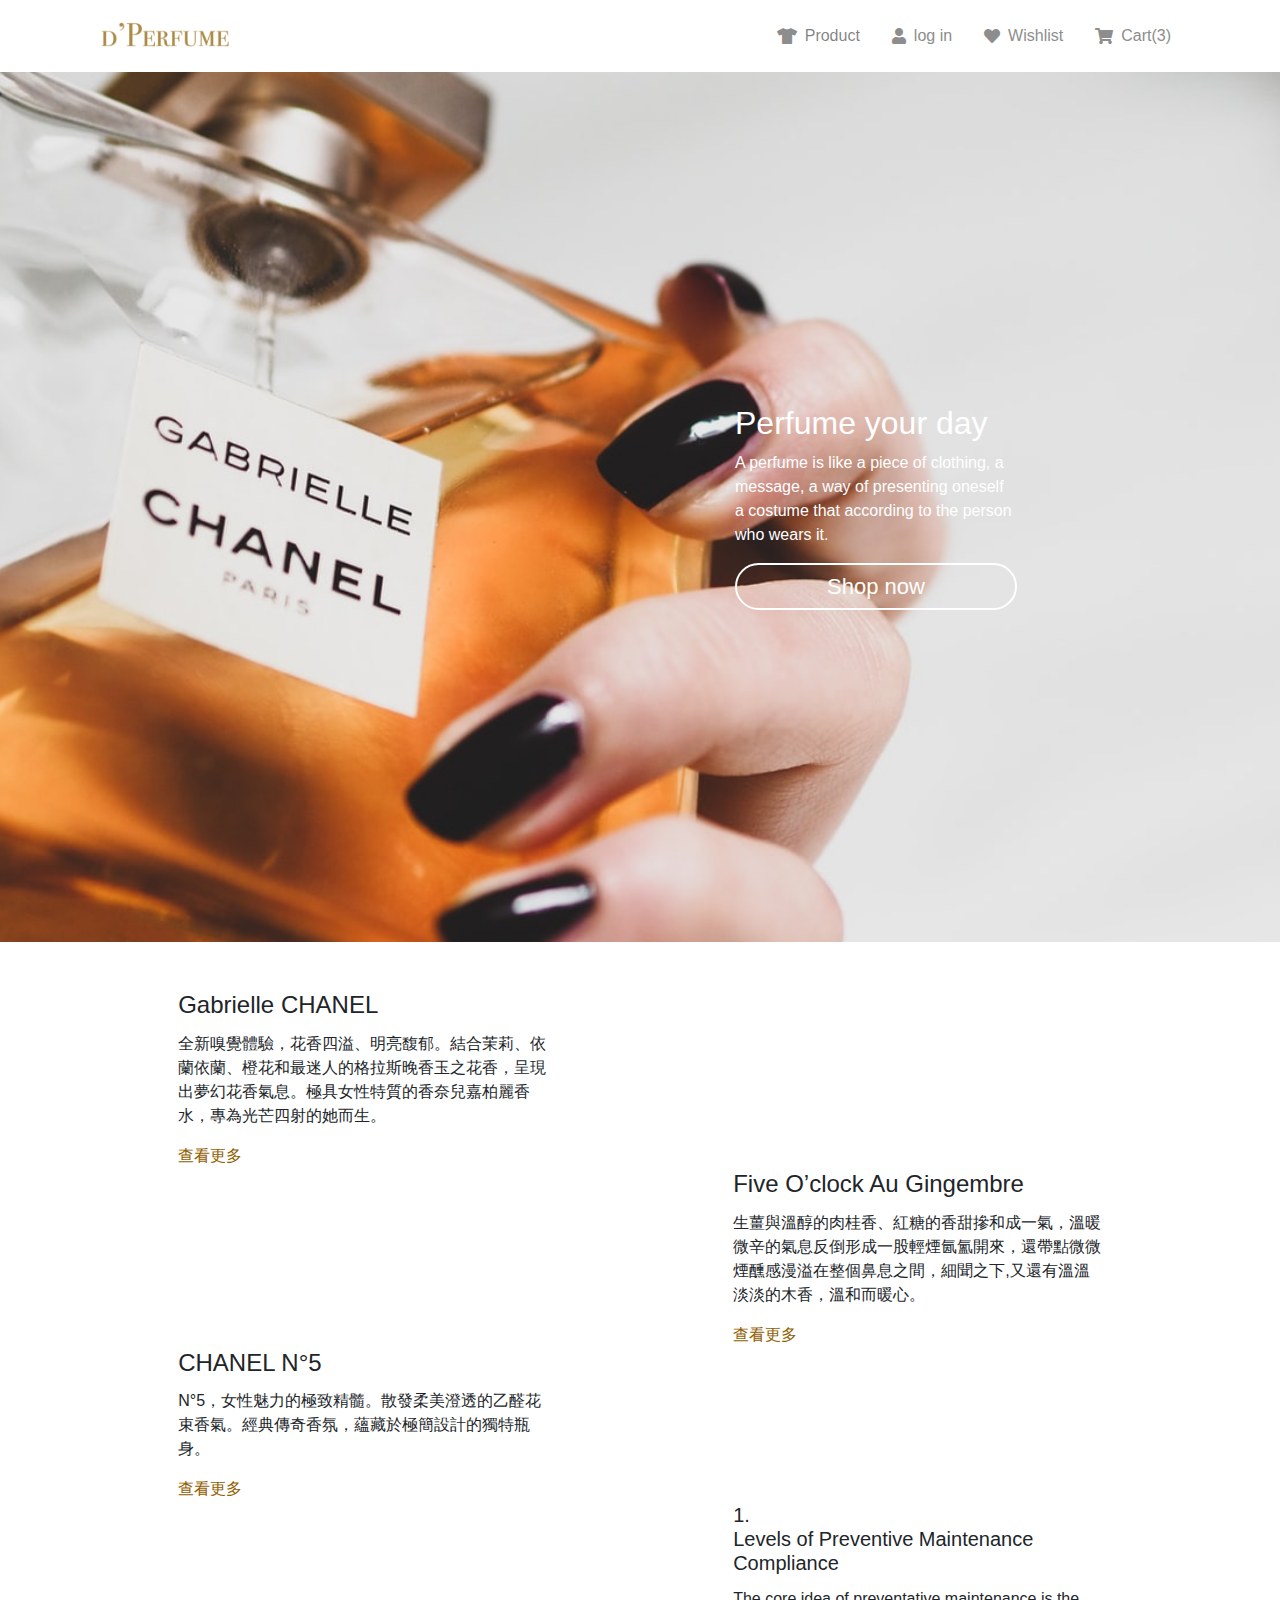
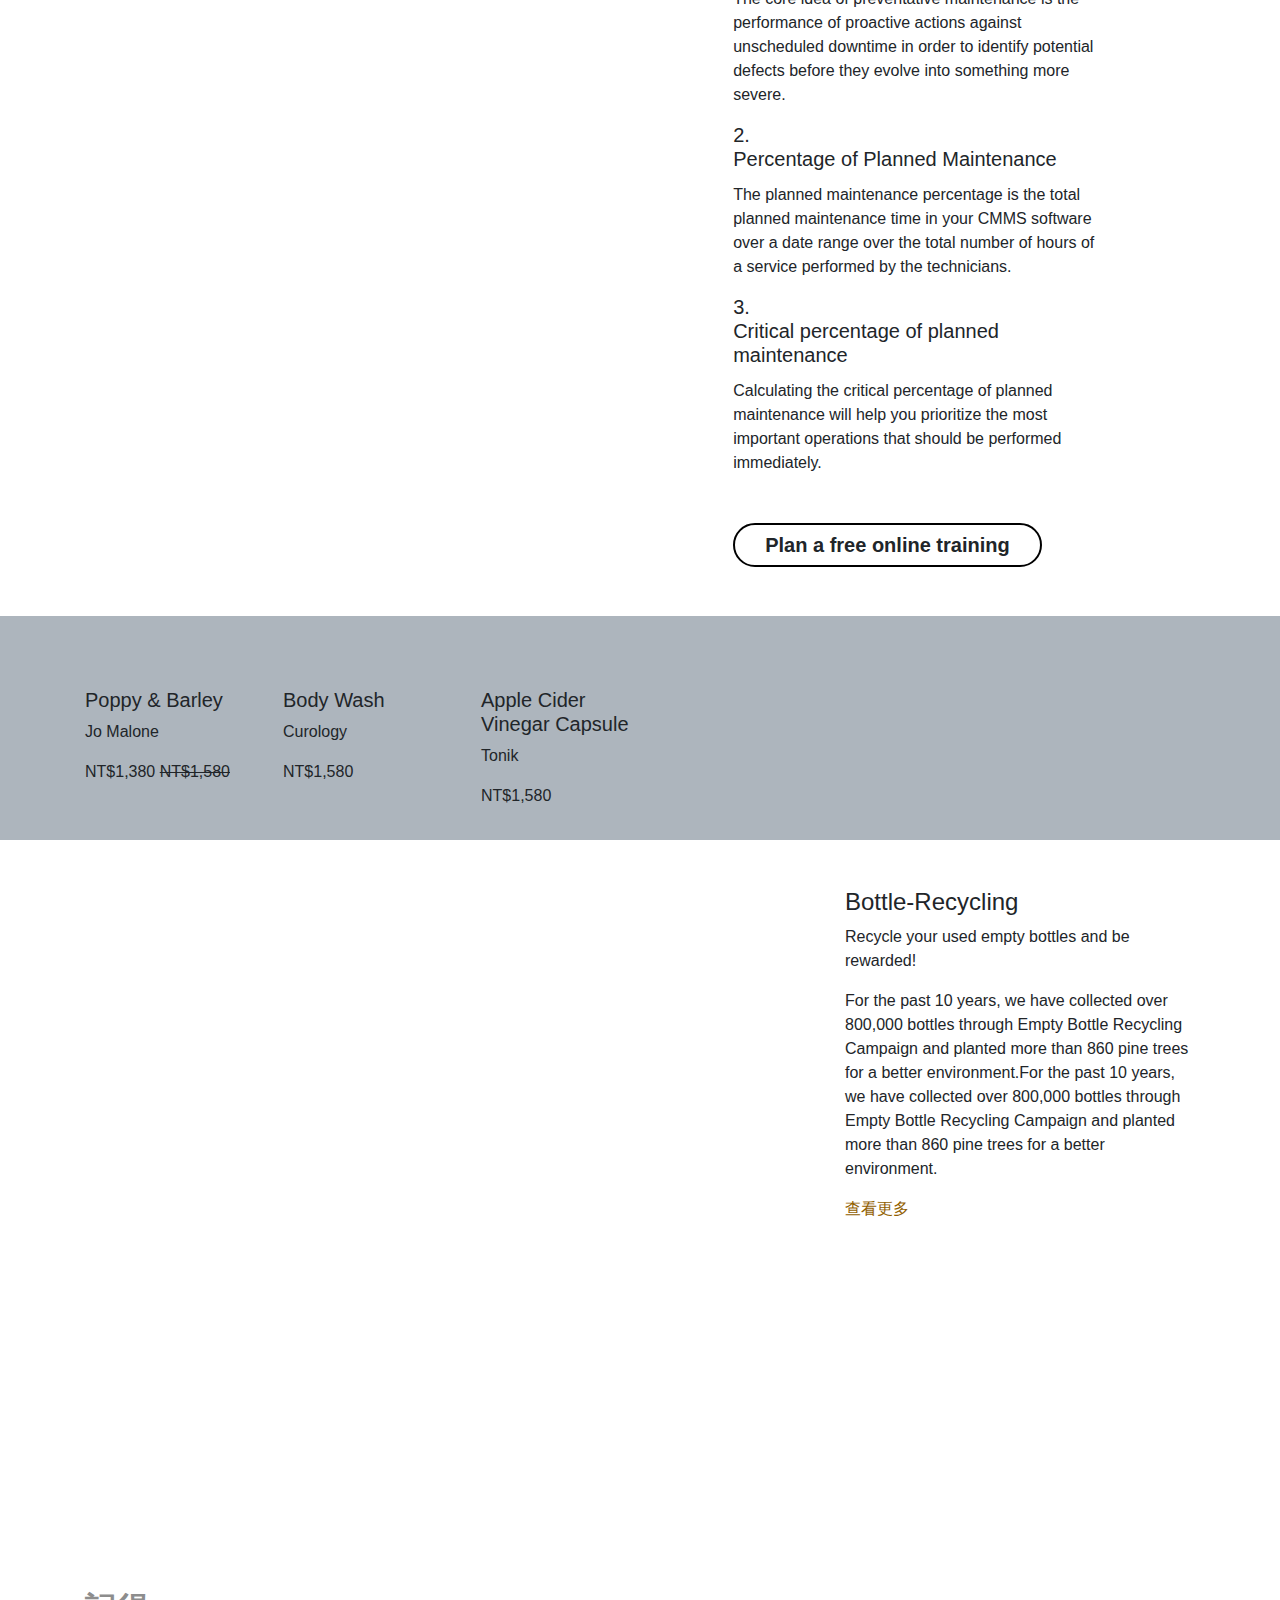
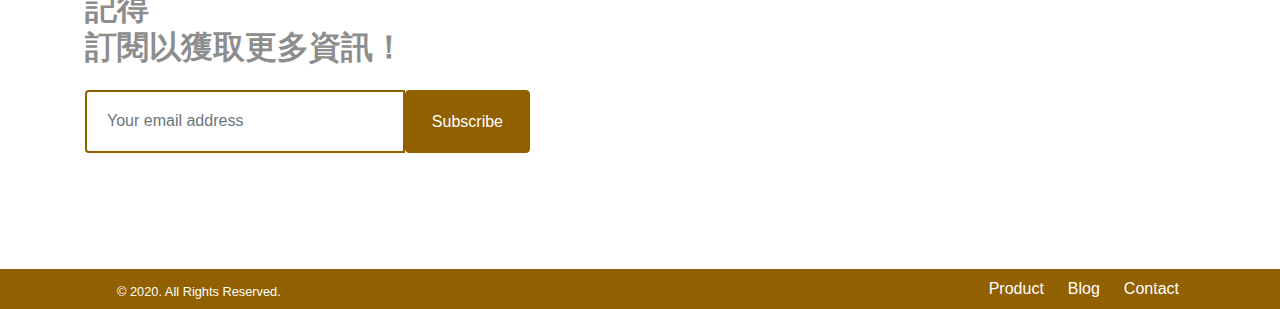
==== commit 3886b24f: "調整首頁banner上的字" ====
--- a/index.html
+++ b/index.html
@@ -79,9 +79,9 @@
   <div class="container-fluid mb-5 banner">
     <div class="container">
       <div class="row">
-        <div class="col-4 offset-md-7 text-white no-gutters">
+        <div class="offset-md-7 text-white no-gutters">
           <h2>Perfume your day</h2>
-          <p>A perfume is like a piece of clothing, a message, a way of presenting oneself a
+          <p class="col-8 col-md-7">A perfume is like a piece of clothing, a message, a way of presenting oneself a
             costume that according to
             the person who wears it.</p>
           <button class="btn text-white bannerButton" type="button" onclick="location.href='product.html'">Shop
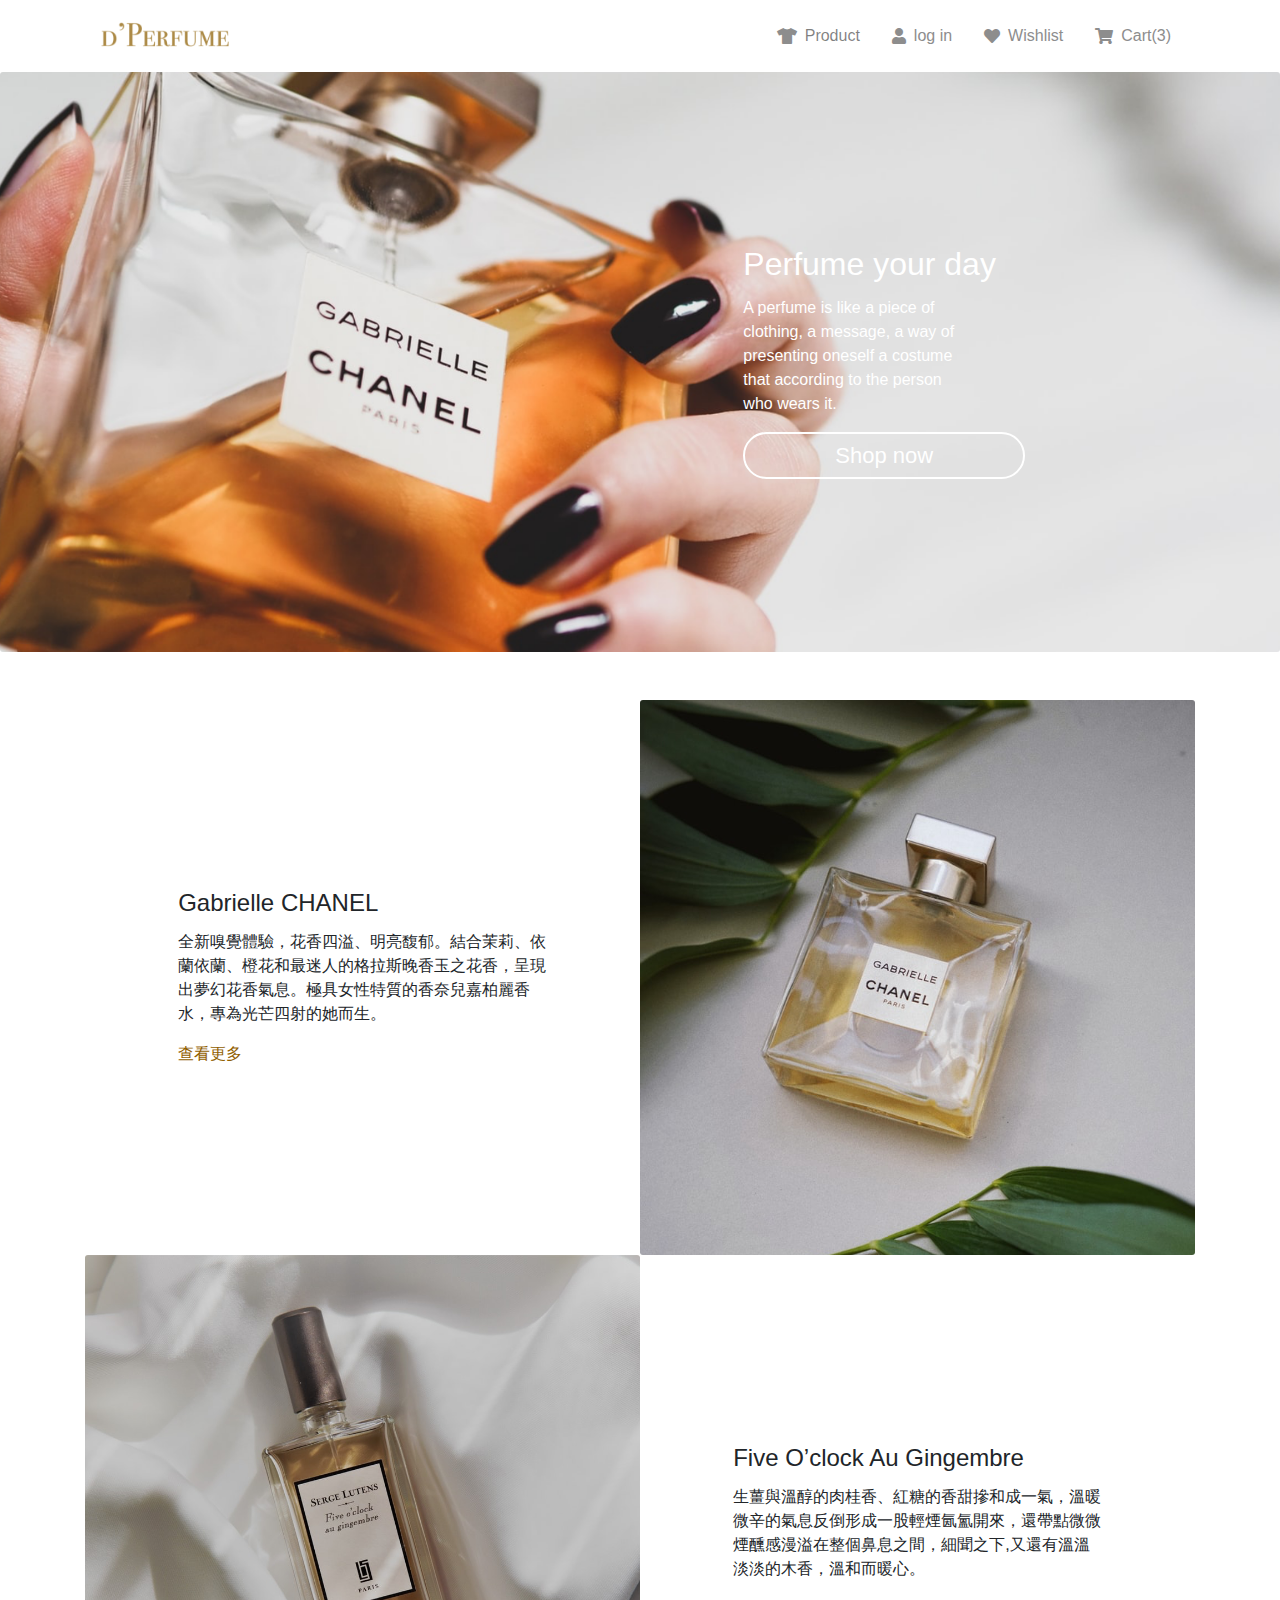
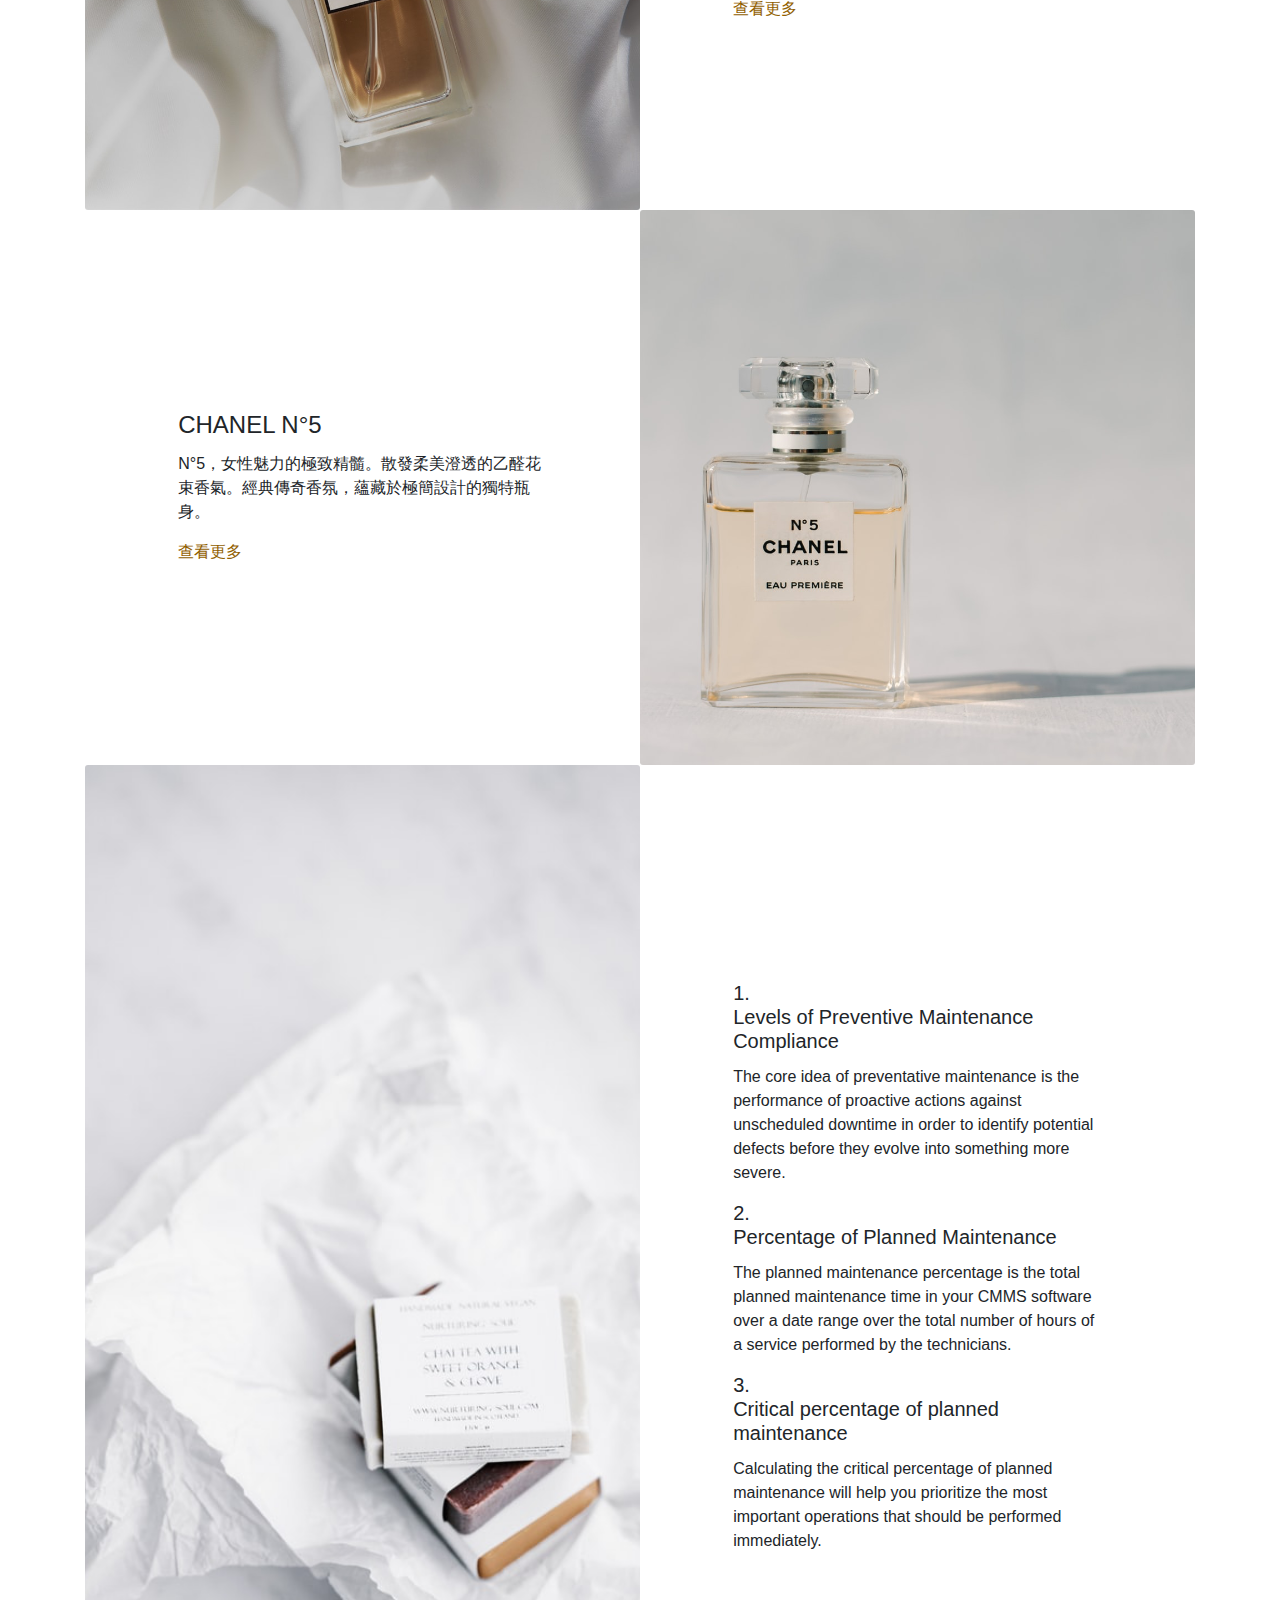
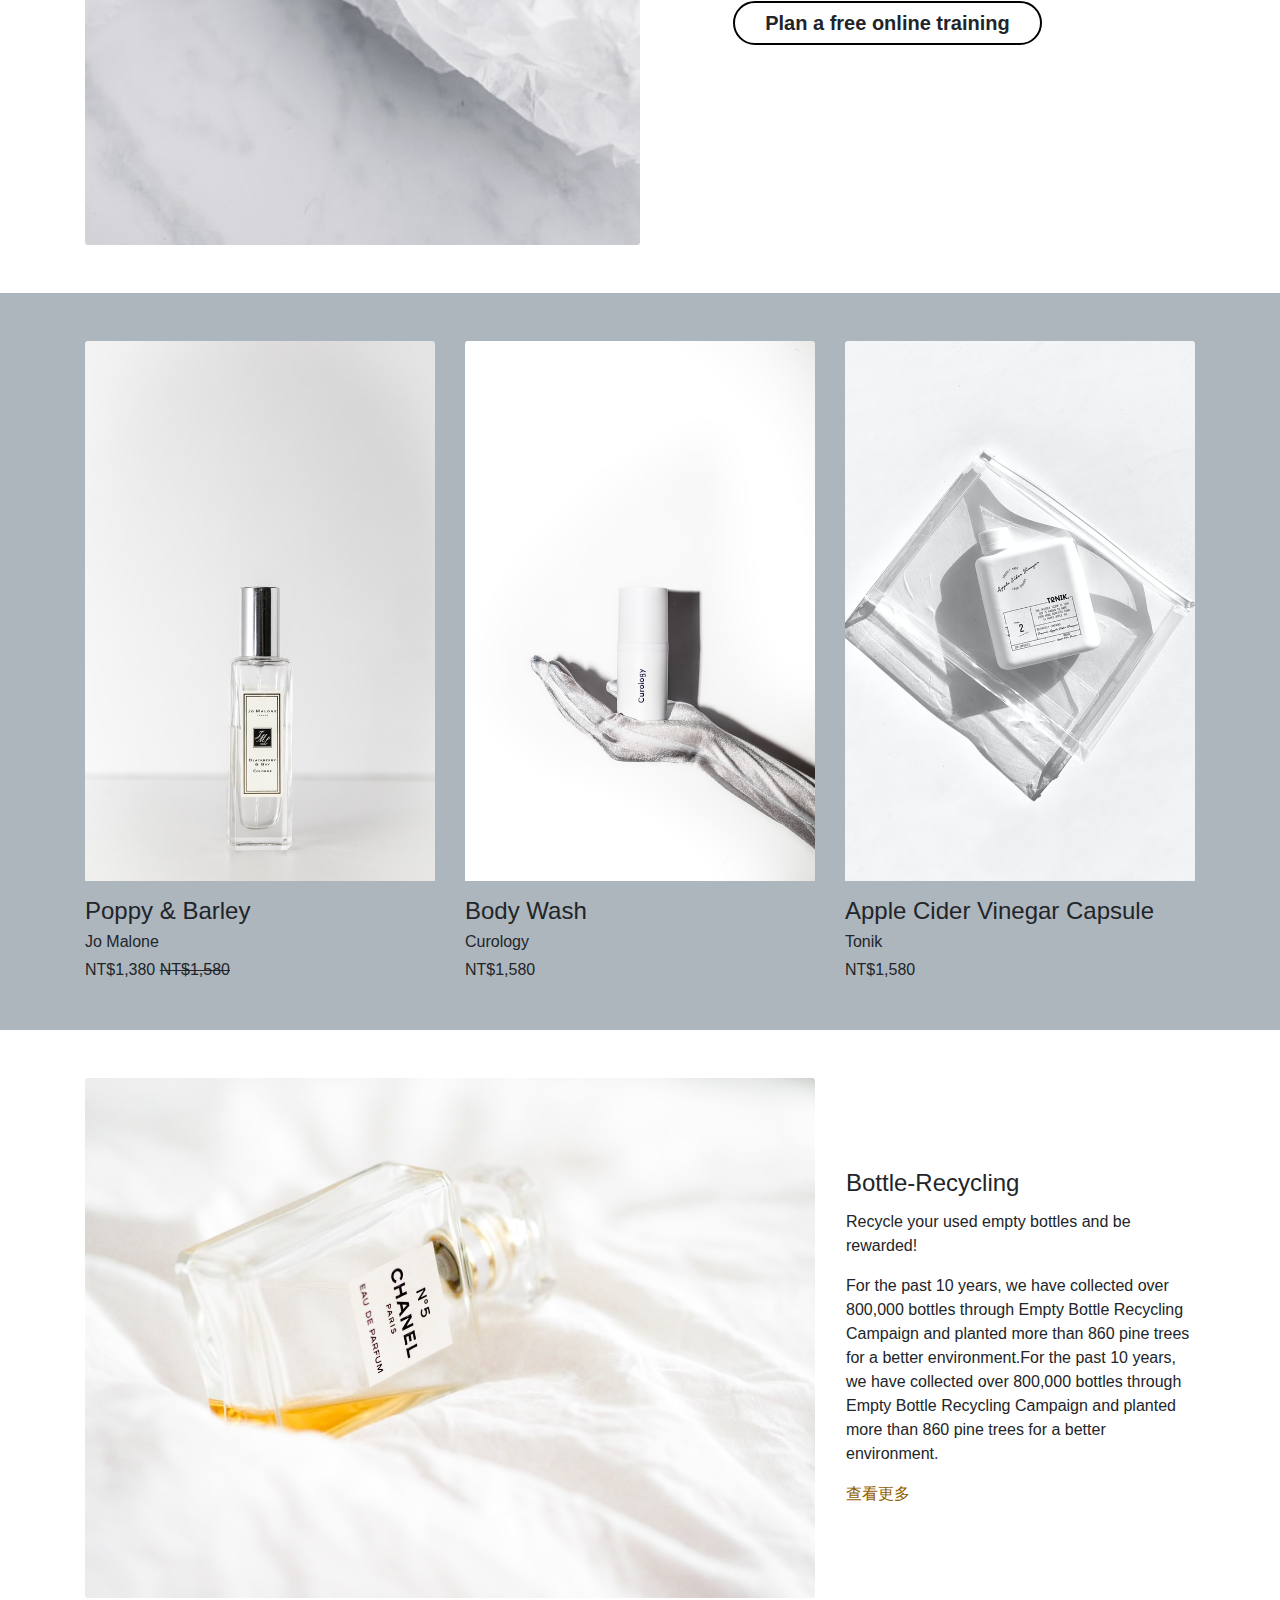
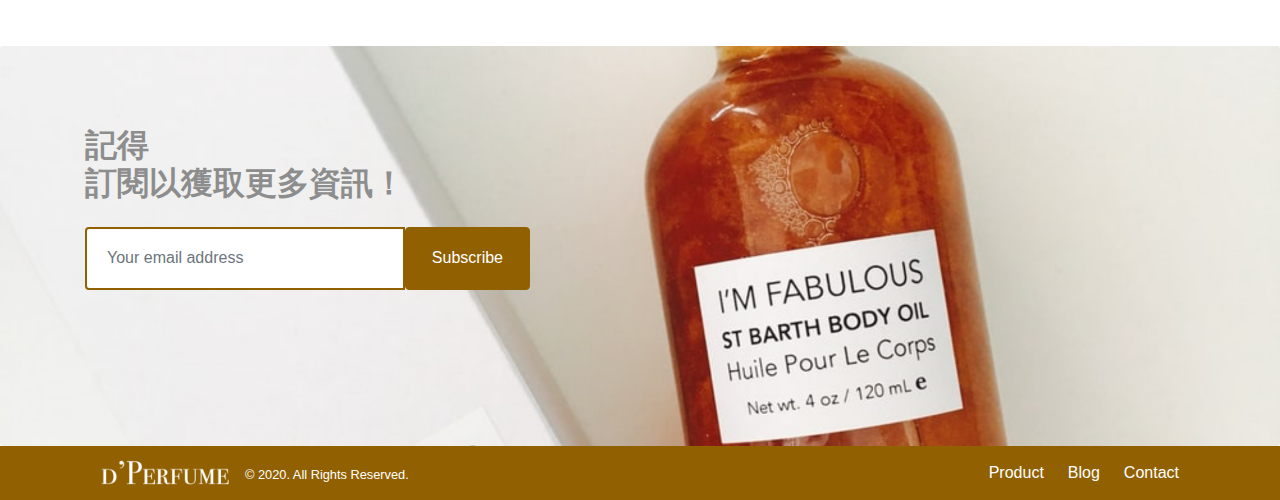
==== commit cc01b545: "首頁自適應調整完成" ====
--- a/index.html
+++ b/index.html
@@ -14,7 +14,7 @@
   <!--header-->
   <div class="container">
     <nav class="navbar navbar-expand-lg navbar-light">
-      <h1 class="navbar-brand col-4 logo mt-2">
+      <h1 class="navbar-brand col-6 col-lg-4 logo mt-2">
         <a href="index.html">d'Perfume</a>
       </h1>
 
@@ -76,31 +76,30 @@
 
 
   <!--Banner-->
-  <div class="container-fluid mb-5 banner">
-    <div class="container">
-      <div class="row">
-        <div class="offset-md-7 text-white no-gutters">
-          <h2>Perfume your day</h2>
-          <p class="col-8 col-md-7">A perfume is like a piece of clothing, a message, a way of presenting oneself a
-            costume that according to
-            the person who wears it.</p>
-          <button class="btn text-white bannerButton" type="button" onclick="location.href='product.html'">Shop
-            now</button>
-        </div>
-      </div>
-    </div>
-  </div>
-
+  <div class="card text-white border-0 mb-5">
+    <img class="card-img d-none d-lg-block" src="img/index/banner.png" alt="Card image">
+    <img class="card-img d-md-block d-lg-none" src="img/index/banner-2.png" alt="Card image">
+    <div class="card-img-overlay d-flex align-items-center">
+      <div class="offset-lg-7 no-gutters">
+        <h2 class="card-title">Perfume your day</h2>
+        <p class="card-text col-12 col-md-5">A perfume is like a piece of clothing, a message, a way of presenting
+          oneself a costume that according to the person who wears it.</p>
+        <button class="btn border-white text-white bannerButton" type="button" onclick="location.href='product.html'">
+          Shop now
+        </button>
+      </div>
+    </div>
+  </div>
 
   <!--首頁內容-->
   <div class="container mb-5">
     <div class="row flex-row-reverse align-items-center no-gutters">
-      <div class="col-12 col-md-6">
-        <img src="img/photo-1563170351-be82bc888aa4.png" alt="" class="card-img">
-      </div>
-      <div class="col-12 col-md-6">
-        <div class="card align-items-center">
-          <div class="card-body col-md-8">
+      <div class="col-12 col-lg-6">
+        <img src="img/index/photo-1563170351-be82bc888aa4.png" alt="" class="card-img">
+      </div>
+      <div class="col-12 col-lg-6">
+        <div class="card align-items-center">
+          <div class="card-body col-lg-8 mt-4 mb-4">
             <h4 class="card-title">Gabrielle CHANEL</h4>
             <p class="card-text">全新嗅覺體驗，花香四溢、明亮馥郁。結合茉莉、依蘭依蘭、橙花和最迷人的格拉斯晚香玉之花香，呈現出夢幻花香氣息。極具女性特質的香奈兒嘉柏麗香水，專為光芒四射的她而生。</p>
             <a href="#" class="">查看更多</a>
@@ -111,12 +110,12 @@
 
 
     <div class="row align-items-center no-gutters">
-      <div class="col-12 col-md-6">
-        <img src="img/photo-1584435731369-1e74c4e9385e.png" alt="" class="card-img">
-      </div>
-      <div class="col-12 col-md-6">
-        <div class="card align-items-center">
-          <div class="card-body col-md-8">
+      <div class="col-12 col-lg-6">
+        <img src="img/index/photo-1584435731369-1e74c4e9385e.png" alt="" class="card-img">
+      </div>
+      <div class="col-12 col-lg-6">
+        <div class="card align-items-center">
+          <div class="card-body col-lg-8 mt-4 mb-4">
             <h4 class="card-title">Five O’clock Au Gingembre</h4>
             <p class="card-text">生薑與溫醇的肉桂香、紅糖的香甜摻和成一氣，溫暖微辛的氣息反倒形成一股輕煙氤氳開來，還帶點微微煙醺感漫溢在整個鼻息之間，細聞之下,又還有溫溫淡淡的木香，溫和而暖心。</p>
             <a href="#" class="">查看更多</a>
@@ -126,12 +125,12 @@
     </div>
 
     <div class="row align-items-center flex-row-reverse no-gutters">
-      <div class="col-12 col-md-6">
-        <img src="img/photo-1585120040315-2241b774ad0f.png" alt="" class="card-img">
-      </div>
-      <div class="col-12 col-md-6">
-        <div class="card align-items-center">
-          <div class="card-body col-md-8">
+      <div class="col-12 col-lg-6">
+        <img src="img/index/photo-1585120040315-2241b774ad0f.png" alt="" class="card-img">
+      </div>
+      <div class="col-12 col-lg-6">
+        <div class="card align-items-center">
+          <div class="card-body col-lg-8 mt-4 mb-4">
             <h4 class="card-title">CHANEL N°5</h4>
             <p class="card-text">N°5，女性魅力的極致精髓。散發柔美澄透的乙醛花束香氣。經典傳奇香氛，蘊藏於極簡設計的獨特瓶身。</p>
             <a href="#" class="">查看更多</a>
@@ -141,12 +140,12 @@
     </div>
 
     <div class="row align-items-center no-gutters">
-      <div class="col-12 col-md-6">
-        <img src="img/photo-1542038382126-77ae2819338d.png" alt="" class="card-img">
-      </div>
-      <div class="col-12 col-md-6">
+      <div class="col-12 col-lg-6">
+        <img src="img/index/photo-1542038382126-77ae2819338d.png" alt="" class="card-img">
+      </div>
+      <div class="col-12 col-lg-6">
         <div class="card text-left align-items-center">
-          <div class="card-body col-md-8">
+          <div class="card-body col-lg-8 mt-4 mb-2">
             <h5 class="card-title">1. <br> Levels of Preventive Maintenance Compliance</h5>
             <p class="card-text mb-3">The core idea of preventative maintenance is the performance of proactive actions
               against unscheduled downtime in order to identify potential defects before they evolve into something more
@@ -166,51 +165,64 @@
         </div>
       </div>
     </div>
-
-  </div>
-
+  </div>
+
+  <!--灰底橫向三格-->
   <div class="bg-secondary mb-5">
-    <div class="container ">
-      <div class="row no-gutters">
-        <ul class="card-deck list-unstyled mt-5">
-          <li class="col-md-4">
-            <img src="img/photo-1530630458144-014709e10016.png" alt="" class="card-img">
-            <h5>Poppy & Barley</h5>
-            <p>Jo Malone</p>
-            <p>NT$1,380 <del>NT$1,580</del></p>
-          </li>
-          <li class="col-md-4">
-            <img src="img/photo-1556228720-da4e85f25e15.png" alt="" class="card-img">
-            <h5>Body Wash</h5>
-            <p>Curology</p>
-            <p>NT$1,580</p>
-          </li>
-          <li class="col-md-4">
-            <img src="img/photo-1559264730-1533a6ec0433.png" alt="" class="card-img">
-            <h5>Apple Cider Vinegar Capsule</h5>
-            <p>Tonik</p>
-            <p>NT$1,580</p>
-            
-          </li>
-        </ul>
-      </div>
-    </div>
-  </div>
-
-  <div class="container mb-5">
-    <div class="row  align-items-center">
-      <div class="col-12 col-md-8">
-        <img src="img/photo-1594913615593-e4b8c44625be.png" alt="" class="card-img">
-      </div>
-      <div class="col-12 col-md-4">
-        <div class="align-items-center">
-          <h4>Bottle-Recycling</h4>
-          <p>Recycle your used empty bottles and be rewarded!</p>
-          <p>For the past 10 years, we have collected over 800,000 bottles through Empty Bottle Recycling Campaign and
-            planted more than 860 pine trees for a better environment.For the past 10 years, we have collected over
-            800,000 bottles through Empty Bottle Recycling Campaign and planted more than 860 pine trees for a better
-            environment.</p>
-          <a href="#" class="">查看更多</a>
+    <div class="container test">
+      <ul class="card-deck list-unstyled">
+        <li class="col-12 col-lg-4 mt-5 mb-lg-5">
+          <img src="img/index/photo-1530630458144-014709e10016.png" alt="" class="card-img-top d-none d-lg-block">
+          <img src="img/index/photo-1530630458144-014709e10016-2.png" alt="" class="card-img-top d-md-block d-lg-none">
+          <div class="card-body">
+            <h4 class="card-title mt-3 mb-1">Poppy & Barley</h4>
+            <p class="card-text mb-1">Jo Malone</p>
+            <p class="card-text">NT$1,380 <del>NT$1,580</del></p>
+          </div>
+        </li>
+
+        <li class="col-12 col-lg-4 mt-5 mb-lg-5">
+          <img src="img/index/photo-1556228720-da4e85f25e15.png" alt="" class="card-img-top d-none d-lg-block">
+          <img src="img/index/photo-1556228720-da4e85f25e15-2.png" alt="" class="card-img-top d-md-block d-lg-none">
+          <div class="card-body">
+            <h4 class="card-title mt-3 mb-1">Body Wash</h4>
+            <p class="card-text mb-1">Curology</p>
+            <p class="card-text">NT$1,580</p>
+          </div>
+        </li>
+
+        <li class="col-12 col-lg-4 mt-5 mb-5 mb-lg-5">
+          <img src="img/index/photo-1559264730-1533a6ec0433.png" alt="" class="card-img-top d-none d-lg-block">
+          <img src="img/index/photo-1559264730-1533a6ec0433-2.png" alt="" class="card-img-top d-md-block d-lg-none">
+          <div class="card-body">
+            <h4 class="card-title mt-3 mb-1">Apple Cider Vinegar Capsule</h4>
+            <p class="card-text mb-1">Tonik</p>
+            <p class="card-text">NT$1,580</p>
+          </div>
+        </li>
+      </ul>
+    </div>
+  </div>
+
+  <!--瓶子回收-->
+  <div class="container mb-3 mb-lg-5">
+    <div class="row align-items-center">
+      <div class="col-12 col-lg-8">
+        <img src="img/index/photo-1594913615593-e4b8c44625be.png" alt="" class="card-img d-none d-lg-block">
+        <img src="img/index/photo-1594913615593-e4b8c44625be-2.png" alt="" class="card-img d-md-block d-lg-none">
+      </div>
+      <div class="col-12 col-lg-4">
+        <div class="card align-items-center">
+          <div class="card-body mt-4 mb-4">
+            <h4 class="card-title">Bottle-Recycling</h4>
+            <p class="card-text">Recycle your used empty bottles and be rewarded!</p>
+            <p class="card-text">For the past 10 years, we have collected over 800,000 bottles through Empty Bottle
+              Recycling Campaign and
+              planted more than 860 pine trees for a better environment.For the past 10 years, we have collected over
+              800,000 bottles through Empty Bottle Recycling Campaign and planted more than 860 pine trees for a better
+              environment.</p>
+            <a href="#" class="">查看更多</a>
+          </div>
         </div>
       </div>
     </div>
@@ -218,31 +230,32 @@
 
 
   <!--footer-->
-  <div class="footerBanner">
-    <div class="container">
-      <div class="row align-items-end">
-        <div class="col-12 col-sm-5 text-gray">
-          <h2 class="mb-4">
-            <strong>
-              記得 <br>
-              訂閱以獲取更多資訊！
-            </strong>
-          </h2>
-          <div class="input-group mb-3 emailSub">
-            <input type="email" class="form-control" id="inputEmail" placeholder="Your email address">
-            <button type="submit" class="btn btn-primary">Subscribe</button>
-          </div>
-        </div>
-      </div>
-
-    </div>
-  </div>
+  <div class="card text-gray border-0">
+    <img class="card-img d-none d-lg-block" src="img/layout/footerBanner.png" alt="">
+    <img class="card-img d-md-block d-lg-none" src="img/layout/footerbanner-2.png" alt="">
+    <div class="card-img-overlay d-flex align-items-end">
+      <div class="container">
+        <div class="row">
+          <div class="col-12 col-lg-5 mb-7">
+            <h2 class="mb-4">
+              <strong>記得 <br>訂閱以獲取更多資訊！</strong>
+            </h2>
+            <div class="input-group mb-3 emailSub">
+              <input type="email" class="form-control" id="inputEmail" placeholder="Your email address">
+              <button type="submit" class="btn btn-primary">Subscribe</button>
+            </div>
+          </div>
+        </div>
+      </div>
+    </div>
+  </div>
+
   <div class="bg-primary">
     <div class="container">
       <nav class="navbar navbar-expand-lg navbar-light">
         <div class="d-flex align-items-center">
           <a href="index.html">
-            <img class="mr-3" src="img/logo_white.png" alt="">
+            <img class="mr-3" src="img/layout/logo_white.png" alt="">
           </a>
           <small class="text-white mt-1">© 2020. All Rights Reserved.</small>
         </div>
--- a/css/all.css
+++ b/css/all.css
@@ -9122,6 +9122,54 @@
   margin-left: 3rem !important;
 }
 
+.m-6 {
+  margin: 6rem !important;
+}
+
+.mt-6,
+.my-6 {
+  margin-top: 6rem !important;
+}
+
+.mr-6,
+.mx-6 {
+  margin-right: 6rem !important;
+}
+
+.mb-6,
+.my-6 {
+  margin-bottom: 6rem !important;
+}
+
+.ml-6,
+.mx-6 {
+  margin-left: 6rem !important;
+}
+
+.m-7 {
+  margin: 7.5rem !important;
+}
+
+.mt-7,
+.my-7 {
+  margin-top: 7.5rem !important;
+}
+
+.mr-7,
+.mx-7 {
+  margin-right: 7.5rem !important;
+}
+
+.mb-7,
+.my-7 {
+  margin-bottom: 7.5rem !important;
+}
+
+.ml-7,
+.mx-7 {
+  margin-left: 7.5rem !important;
+}
+
 .p-0 {
   padding: 0 !important;
 }
@@ -9266,6 +9314,54 @@
   padding-left: 3rem !important;
 }
 
+.p-6 {
+  padding: 6rem !important;
+}
+
+.pt-6,
+.py-6 {
+  padding-top: 6rem !important;
+}
+
+.pr-6,
+.px-6 {
+  padding-right: 6rem !important;
+}
+
+.pb-6,
+.py-6 {
+  padding-bottom: 6rem !important;
+}
+
+.pl-6,
+.px-6 {
+  padding-left: 6rem !important;
+}
+
+.p-7 {
+  padding: 7.5rem !important;
+}
+
+.pt-7,
+.py-7 {
+  padding-top: 7.5rem !important;
+}
+
+.pr-7,
+.px-7 {
+  padding-right: 7.5rem !important;
+}
+
+.pb-7,
+.py-7 {
+  padding-bottom: 7.5rem !important;
+}
+
+.pl-7,
+.px-7 {
+  padding-left: 7.5rem !important;
+}
+
 .m-n1 {
   margin: -0.25rem !important;
 }
@@ -9386,6 +9482,54 @@
   margin-left: -3rem !important;
 }
 
+.m-n6 {
+  margin: -6rem !important;
+}
+
+.mt-n6,
+.my-n6 {
+  margin-top: -6rem !important;
+}
+
+.mr-n6,
+.mx-n6 {
+  margin-right: -6rem !important;
+}
+
+.mb-n6,
+.my-n6 {
+  margin-bottom: -6rem !important;
+}
+
+.ml-n6,
+.mx-n6 {
+  margin-left: -6rem !important;
+}
+
+.m-n7 {
+  margin: -7.5rem !important;
+}
+
+.mt-n7,
+.my-n7 {
+  margin-top: -7.5rem !important;
+}
+
+.mr-n7,
+.mx-n7 {
+  margin-right: -7.5rem !important;
+}
+
+.mb-n7,
+.my-n7 {
+  margin-bottom: -7.5rem !important;
+}
+
+.ml-n7,
+.mx-n7 {
+  margin-left: -7.5rem !important;
+}
+
 .m-auto {
   margin: auto !important;
 }
@@ -9525,6 +9669,44 @@
   .mx-sm-5 {
     margin-left: 3rem !important;
   }
+  .m-sm-6 {
+    margin: 6rem !important;
+  }
+  .mt-sm-6,
+  .my-sm-6 {
+    margin-top: 6rem !important;
+  }
+  .mr-sm-6,
+  .mx-sm-6 {
+    margin-right: 6rem !important;
+  }
+  .mb-sm-6,
+  .my-sm-6 {
+    margin-bottom: 6rem !important;
+  }
+  .ml-sm-6,
+  .mx-sm-6 {
+    margin-left: 6rem !important;
+  }
+  .m-sm-7 {
+    margin: 7.5rem !important;
+  }
+  .mt-sm-7,
+  .my-sm-7 {
+    margin-top: 7.5rem !important;
+  }
+  .mr-sm-7,
+  .mx-sm-7 {
+    margin-right: 7.5rem !important;
+  }
+  .mb-sm-7,
+  .my-sm-7 {
+    margin-bottom: 7.5rem !important;
+  }
+  .ml-sm-7,
+  .mx-sm-7 {
+    margin-left: 7.5rem !important;
+  }
   .p-sm-0 {
     padding: 0 !important;
   }
@@ -9639,6 +9821,44 @@
   .px-sm-5 {
     padding-left: 3rem !important;
   }
+  .p-sm-6 {
+    padding: 6rem !important;
+  }
+  .pt-sm-6,
+  .py-sm-6 {
+    padding-top: 6rem !important;
+  }
+  .pr-sm-6,
+  .px-sm-6 {
+    padding-right: 6rem !important;
+  }
+  .pb-sm-6,
+  .py-sm-6 {
+    padding-bottom: 6rem !important;
+  }
+  .pl-sm-6,
+  .px-sm-6 {
+    padding-left: 6rem !important;
+  }
+  .p-sm-7 {
+    padding: 7.5rem !important;
+  }
+  .pt-sm-7,
+  .py-sm-7 {
+    padding-top: 7.5rem !important;
+  }
+  .pr-sm-7,
+  .px-sm-7 {
+    padding-right: 7.5rem !important;
+  }
+  .pb-sm-7,
+  .py-sm-7 {
+    padding-bottom: 7.5rem !important;
+  }
+  .pl-sm-7,
+  .px-sm-7 {
+    padding-left: 7.5rem !important;
+  }
   .m-sm-n1 {
     margin: -0.25rem !important;
   }
@@ -9734,6 +9954,44 @@
   .mx-sm-n5 {
     margin-left: -3rem !important;
   }
+  .m-sm-n6 {
+    margin: -6rem !important;
+  }
+  .mt-sm-n6,
+  .my-sm-n6 {
+    margin-top: -6rem !important;
+  }
+  .mr-sm-n6,
+  .mx-sm-n6 {
+    margin-right: -6rem !important;
+  }
+  .mb-sm-n6,
+  .my-sm-n6 {
+    margin-bottom: -6rem !important;
+  }
+  .ml-sm-n6,
+  .mx-sm-n6 {
+    margin-left: -6rem !important;
+  }
+  .m-sm-n7 {
+    margin: -7.5rem !important;
+  }
+  .mt-sm-n7,
+  .my-sm-n7 {
+    margin-top: -7.5rem !important;
+  }
+  .mr-sm-n7,
+  .mx-sm-n7 {
+    margin-right: -7.5rem !important;
+  }
+  .mb-sm-n7,
+  .my-sm-n7 {
+    margin-bottom: -7.5rem !important;
+  }
+  .ml-sm-n7,
+  .mx-sm-n7 {
+    margin-left: -7.5rem !important;
+  }
   .m-sm-auto {
     margin: auto !important;
   }
@@ -9870,6 +10128,44 @@
   .mx-md-5 {
     margin-left: 3rem !important;
   }
+  .m-md-6 {
+    margin: 6rem !important;
+  }
+  .mt-md-6,
+  .my-md-6 {
+    margin-top: 6rem !important;
+  }
+  .mr-md-6,
+  .mx-md-6 {
+    margin-right: 6rem !important;
+  }
+  .mb-md-6,
+  .my-md-6 {
+    margin-bottom: 6rem !important;
+  }
+  .ml-md-6,
+  .mx-md-6 {
+    margin-left: 6rem !important;
+  }
+  .m-md-7 {
+    margin: 7.5rem !important;
+  }
+  .mt-md-7,
+  .my-md-7 {
+    margin-top: 7.5rem !important;
+  }
+  .mr-md-7,
+  .mx-md-7 {
+    margin-right: 7.5rem !important;
+  }
+  .mb-md-7,
+  .my-md-7 {
+    margin-bottom: 7.5rem !important;
+  }
+  .ml-md-7,
+  .mx-md-7 {
+    margin-left: 7.5rem !important;
+  }
   .p-md-0 {
     padding: 0 !important;
   }
@@ -9984,6 +10280,44 @@
   .px-md-5 {
     padding-left: 3rem !important;
   }
+  .p-md-6 {
+    padding: 6rem !important;
+  }
+  .pt-md-6,
+  .py-md-6 {
+    padding-top: 6rem !important;
+  }
+  .pr-md-6,
+  .px-md-6 {
+    padding-right: 6rem !important;
+  }
+  .pb-md-6,
+  .py-md-6 {
+    padding-bottom: 6rem !important;
+  }
+  .pl-md-6,
+  .px-md-6 {
+    padding-left: 6rem !important;
+  }
+  .p-md-7 {
+    padding: 7.5rem !important;
+  }
+  .pt-md-7,
+  .py-md-7 {
+    padding-top: 7.5rem !important;
+  }
+  .pr-md-7,
+  .px-md-7 {
+    padding-right: 7.5rem !important;
+  }
+  .pb-md-7,
+  .py-md-7 {
+    padding-bottom: 7.5rem !important;
+  }
+  .pl-md-7,
+  .px-md-7 {
+    padding-left: 7.5rem !important;
+  }
   .m-md-n1 {
     margin: -0.25rem !important;
   }
@@ -10079,6 +10413,44 @@
   .mx-md-n5 {
     margin-left: -3rem !important;
   }
+  .m-md-n6 {
+    margin: -6rem !important;
+  }
+  .mt-md-n6,
+  .my-md-n6 {
+    margin-top: -6rem !important;
+  }
+  .mr-md-n6,
+  .mx-md-n6 {
+    margin-right: -6rem !important;
+  }
+  .mb-md-n6,
+  .my-md-n6 {
+    margin-bottom: -6rem !important;
+  }
+  .ml-md-n6,
+  .mx-md-n6 {
+    margin-left: -6rem !important;
+  }
+  .m-md-n7 {
+    margin: -7.5rem !important;
+  }
+  .mt-md-n7,
+  .my-md-n7 {
+    margin-top: -7.5rem !important;
+  }
+  .mr-md-n7,
+  .mx-md-n7 {
+    margin-right: -7.5rem !important;
+  }
+  .mb-md-n7,
+  .my-md-n7 {
+    margin-bottom: -7.5rem !important;
+  }
+  .ml-md-n7,
+  .mx-md-n7 {
+    margin-left: -7.5rem !important;
+  }
   .m-md-auto {
     margin: auto !important;
   }
@@ -10215,6 +10587,44 @@
   .mx-lg-5 {
     margin-left: 3rem !important;
   }
+  .m-lg-6 {
+    margin: 6rem !important;
+  }
+  .mt-lg-6,
+  .my-lg-6 {
+    margin-top: 6rem !important;
+  }
+  .mr-lg-6,
+  .mx-lg-6 {
+    margin-right: 6rem !important;
+  }
+  .mb-lg-6,
+  .my-lg-6 {
+    margin-bottom: 6rem !important;
+  }
+  .ml-lg-6,
+  .mx-lg-6 {
+    margin-left: 6rem !important;
+  }
+  .m-lg-7 {
+    margin: 7.5rem !important;
+  }
+  .mt-lg-7,
+  .my-lg-7 {
+    margin-top: 7.5rem !important;
+  }
+  .mr-lg-7,
+  .mx-lg-7 {
+    margin-right: 7.5rem !important;
+  }
+  .mb-lg-7,
+  .my-lg-7 {
+    margin-bottom: 7.5rem !important;
+  }
+  .ml-lg-7,
+  .mx-lg-7 {
+    margin-left: 7.5rem !important;
+  }
   .p-lg-0 {
     padding: 0 !important;
   }
@@ -10329,6 +10739,44 @@
   .px-lg-5 {
     padding-left: 3rem !important;
   }
+  .p-lg-6 {
+    padding: 6rem !important;
+  }
+  .pt-lg-6,
+  .py-lg-6 {
+    padding-top: 6rem !important;
+  }
+  .pr-lg-6,
+  .px-lg-6 {
+    padding-right: 6rem !important;
+  }
+  .pb-lg-6,
+  .py-lg-6 {
+    padding-bottom: 6rem !important;
+  }
+  .pl-lg-6,
+  .px-lg-6 {
+    padding-left: 6rem !important;
+  }
+  .p-lg-7 {
+    padding: 7.5rem !important;
+  }
+  .pt-lg-7,
+  .py-lg-7 {
+    padding-top: 7.5rem !important;
+  }
+  .pr-lg-7,
+  .px-lg-7 {
+    padding-right: 7.5rem !important;
+  }
+  .pb-lg-7,
+  .py-lg-7 {
+    padding-bottom: 7.5rem !important;
+  }
+  .pl-lg-7,
+  .px-lg-7 {
+    padding-left: 7.5rem !important;
+  }
   .m-lg-n1 {
     margin: -0.25rem !important;
   }
@@ -10424,6 +10872,44 @@
   .mx-lg-n5 {
     margin-left: -3rem !important;
   }
+  .m-lg-n6 {
+    margin: -6rem !important;
+  }
+  .mt-lg-n6,
+  .my-lg-n6 {
+    margin-top: -6rem !important;
+  }
+  .mr-lg-n6,
+  .mx-lg-n6 {
+    margin-right: -6rem !important;
+  }
+  .mb-lg-n6,
+  .my-lg-n6 {
+    margin-bottom: -6rem !important;
+  }
+  .ml-lg-n6,
+  .mx-lg-n6 {
+    margin-left: -6rem !important;
+  }
+  .m-lg-n7 {
+    margin: -7.5rem !important;
+  }
+  .mt-lg-n7,
+  .my-lg-n7 {
+    margin-top: -7.5rem !important;
+  }
+  .mr-lg-n7,
+  .mx-lg-n7 {
+    margin-right: -7.5rem !important;
+  }
+  .mb-lg-n7,
+  .my-lg-n7 {
+    margin-bottom: -7.5rem !important;
+  }
+  .ml-lg-n7,
+  .mx-lg-n7 {
+    margin-left: -7.5rem !important;
+  }
   .m-lg-auto {
     margin: auto !important;
   }
@@ -10560,6 +11046,44 @@
   .mx-xl-5 {
     margin-left: 3rem !important;
   }
+  .m-xl-6 {
+    margin: 6rem !important;
+  }
+  .mt-xl-6,
+  .my-xl-6 {
+    margin-top: 6rem !important;
+  }
+  .mr-xl-6,
+  .mx-xl-6 {
+    margin-right: 6rem !important;
+  }
+  .mb-xl-6,
+  .my-xl-6 {
+    margin-bottom: 6rem !important;
+  }
+  .ml-xl-6,
+  .mx-xl-6 {
+    margin-left: 6rem !important;
+  }
+  .m-xl-7 {
+    margin: 7.5rem !important;
+  }
+  .mt-xl-7,
+  .my-xl-7 {
+    margin-top: 7.5rem !important;
+  }
+  .mr-xl-7,
+  .mx-xl-7 {
+    margin-right: 7.5rem !important;
+  }
+  .mb-xl-7,
+  .my-xl-7 {
+    margin-bottom: 7.5rem !important;
+  }
+  .ml-xl-7,
+  .mx-xl-7 {
+    margin-left: 7.5rem !important;
+  }
   .p-xl-0 {
     padding: 0 !important;
   }
@@ -10674,6 +11198,44 @@
   .px-xl-5 {
     padding-left: 3rem !important;
   }
+  .p-xl-6 {
+    padding: 6rem !important;
+  }
+  .pt-xl-6,
+  .py-xl-6 {
+    padding-top: 6rem !important;
+  }
+  .pr-xl-6,
+  .px-xl-6 {
+    padding-right: 6rem !important;
+  }
+  .pb-xl-6,
+  .py-xl-6 {
+    padding-bottom: 6rem !important;
+  }
+  .pl-xl-6,
+  .px-xl-6 {
+    padding-left: 6rem !important;
+  }
+  .p-xl-7 {
+    padding: 7.5rem !important;
+  }
+  .pt-xl-7,
+  .py-xl-7 {
+    padding-top: 7.5rem !important;
+  }
+  .pr-xl-7,
+  .px-xl-7 {
+    padding-right: 7.5rem !important;
+  }
+  .pb-xl-7,
+  .py-xl-7 {
+    padding-bottom: 7.5rem !important;
+  }
+  .pl-xl-7,
+  .px-xl-7 {
+    padding-left: 7.5rem !important;
+  }
   .m-xl-n1 {
     margin: -0.25rem !important;
   }
@@ -10768,6 +11330,44 @@
   .ml-xl-n5,
   .mx-xl-n5 {
     margin-left: -3rem !important;
+  }
+  .m-xl-n6 {
+    margin: -6rem !important;
+  }
+  .mt-xl-n6,
+  .my-xl-n6 {
+    margin-top: -6rem !important;
+  }
+  .mr-xl-n6,
+  .mx-xl-n6 {
+    margin-right: -6rem !important;
+  }
+  .mb-xl-n6,
+  .my-xl-n6 {
+    margin-bottom: -6rem !important;
+  }
+  .ml-xl-n6,
+  .mx-xl-n6 {
+    margin-left: -6rem !important;
+  }
+  .m-xl-n7 {
+    margin: -7.5rem !important;
+  }
+  .mt-xl-n7,
+  .my-xl-n7 {
+    margin-top: -7.5rem !important;
+  }
+  .mr-xl-n7,
+  .mx-xl-n7 {
+    margin-right: -7.5rem !important;
+  }
+  .mb-xl-n7,
+  .my-xl-n7 {
+    margin-bottom: -7.5rem !important;
+  }
+  .ml-xl-n7,
+  .mx-xl-n7 {
+    margin-left: -7.5rem !important;
   }
   .m-xl-auto {
     margin: auto !important;
@@ -11129,22 +11729,7 @@
   }
 }
 
-.banner {
-  background-image: url(../img/banner.png);
-  background-repeat: no-repeat;
-  background-position: center;
-  background-size: cover;
-  height: 870px;
-}
-
-.banner .row {
-  height: 870px;
-  -webkit-box-align: center;
-      -ms-flex-align: center;
-          align-items: center;
-}
-
-.banner .row .bannerButton {
+.bannerButton {
   border: 2px solid;
   border-radius: 30px;
   font-size: 22px;
@@ -11159,29 +11744,8 @@
   padding: 5px 30px 5px 30px;
 }
 
-.footerBanner {
-  background-image: url(../img/footerBanner.png);
-  background-repeat: no-repeat;
-  background-position: center;
-  background-size: cover;
-  height: 600px;
-}
-
-.footerBanner .row {
-  height: 500px;
-}
-
-.footerBanner .emailSub input {
-  border: 2px solid #916000;
-  padding: 29px 20px 30px 20px;
-}
-
-.footerBanner .emailSub button {
-  padding: 18px 26px 18px 26px;
-}
-
 .logo {
-  background-image: url(../img/Logo.png);
+  background-image: url(../img/layout/Logo.png);
   background-repeat: no-repeat;
 }
 
@@ -11206,6 +11770,15 @@
   border-radius: 50%;
 }
 
+.emailSub input {
+  border: 2px solid #916000;
+  padding: 29px 20px 30px 20px;
+}
+
+.emailSub button {
+  padding: 18px 26px 18px 26px;
+}
+
 a:hover {
   text-decoration: none;
 }
@@ -11237,4 +11810,12 @@
     display: none;
   }
 }
+
+.custom-checkbox .custom-control-input:checked ~ .custom-control-label::before {
+  background-color: #916000;
+}
+
+.formButton {
+  padding: 8px 48px 8px 48px;
+}
 /*# sourceMappingURL=all.css.map */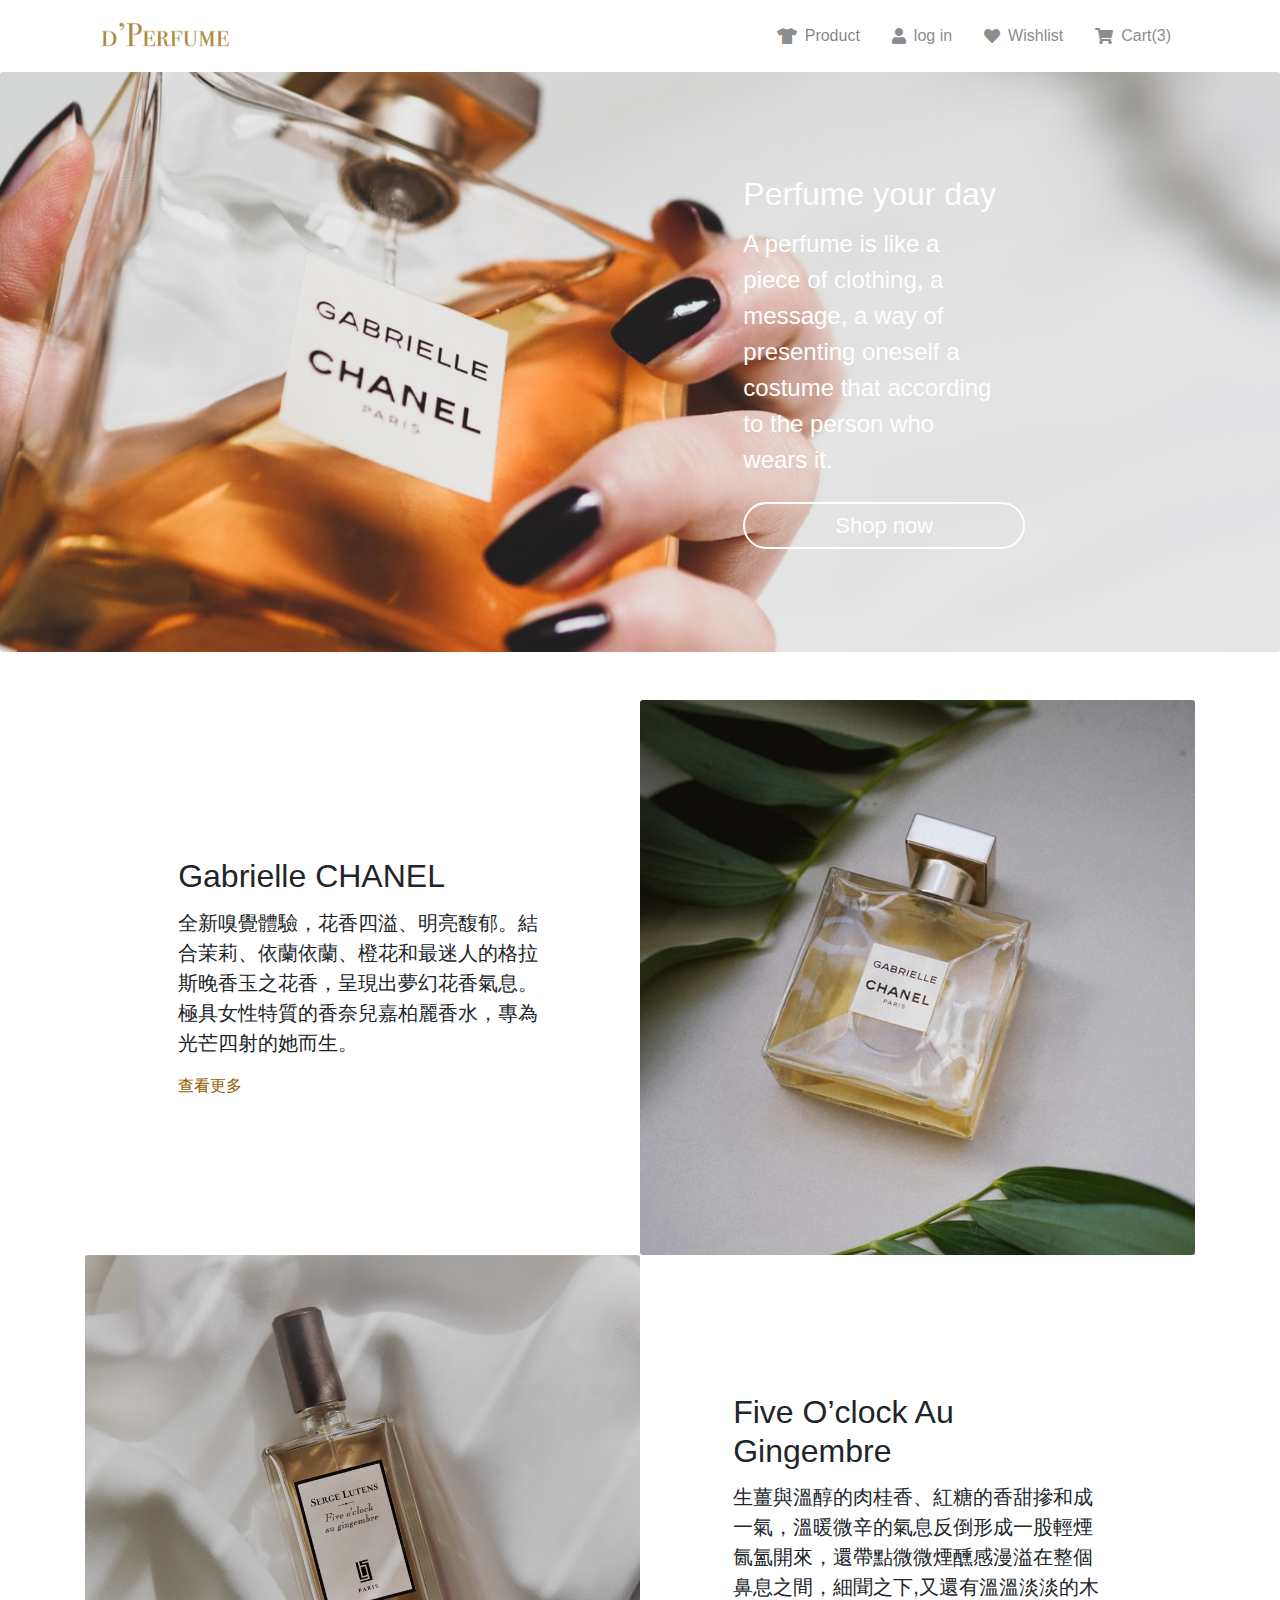
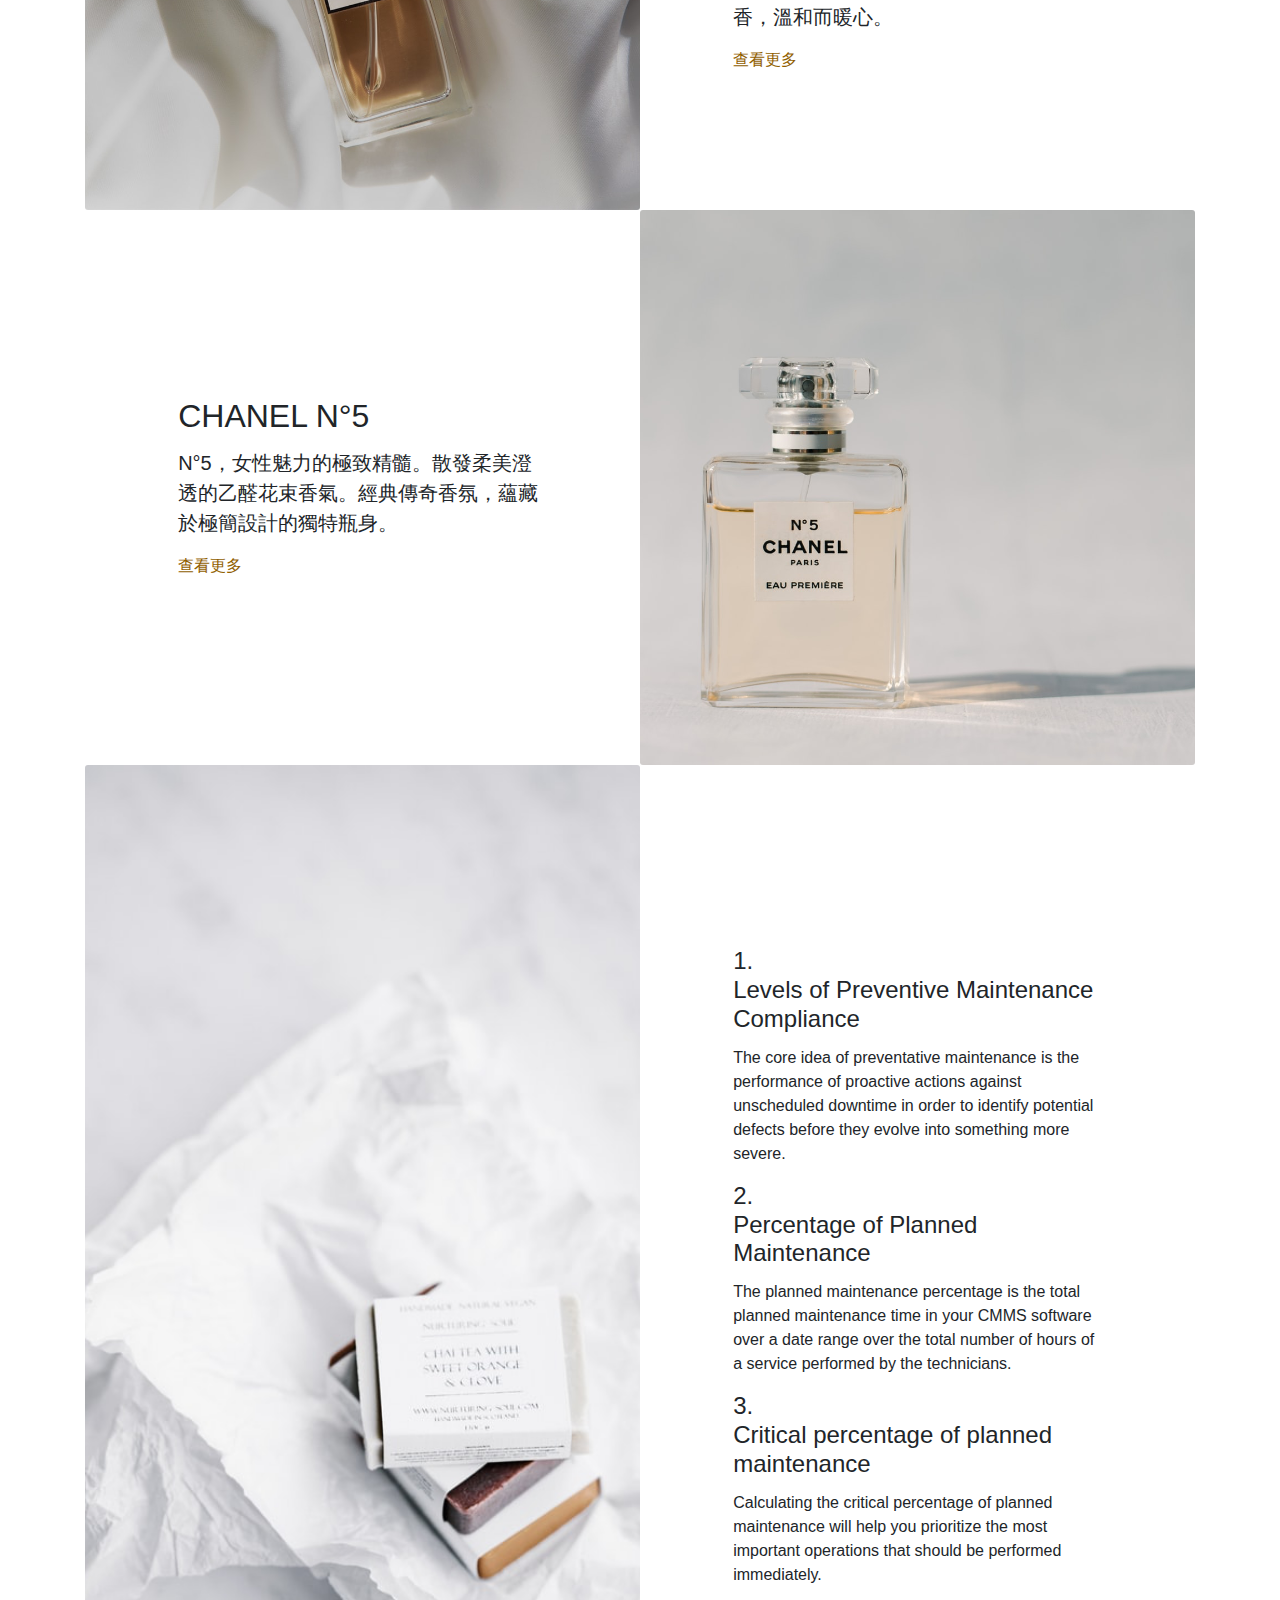
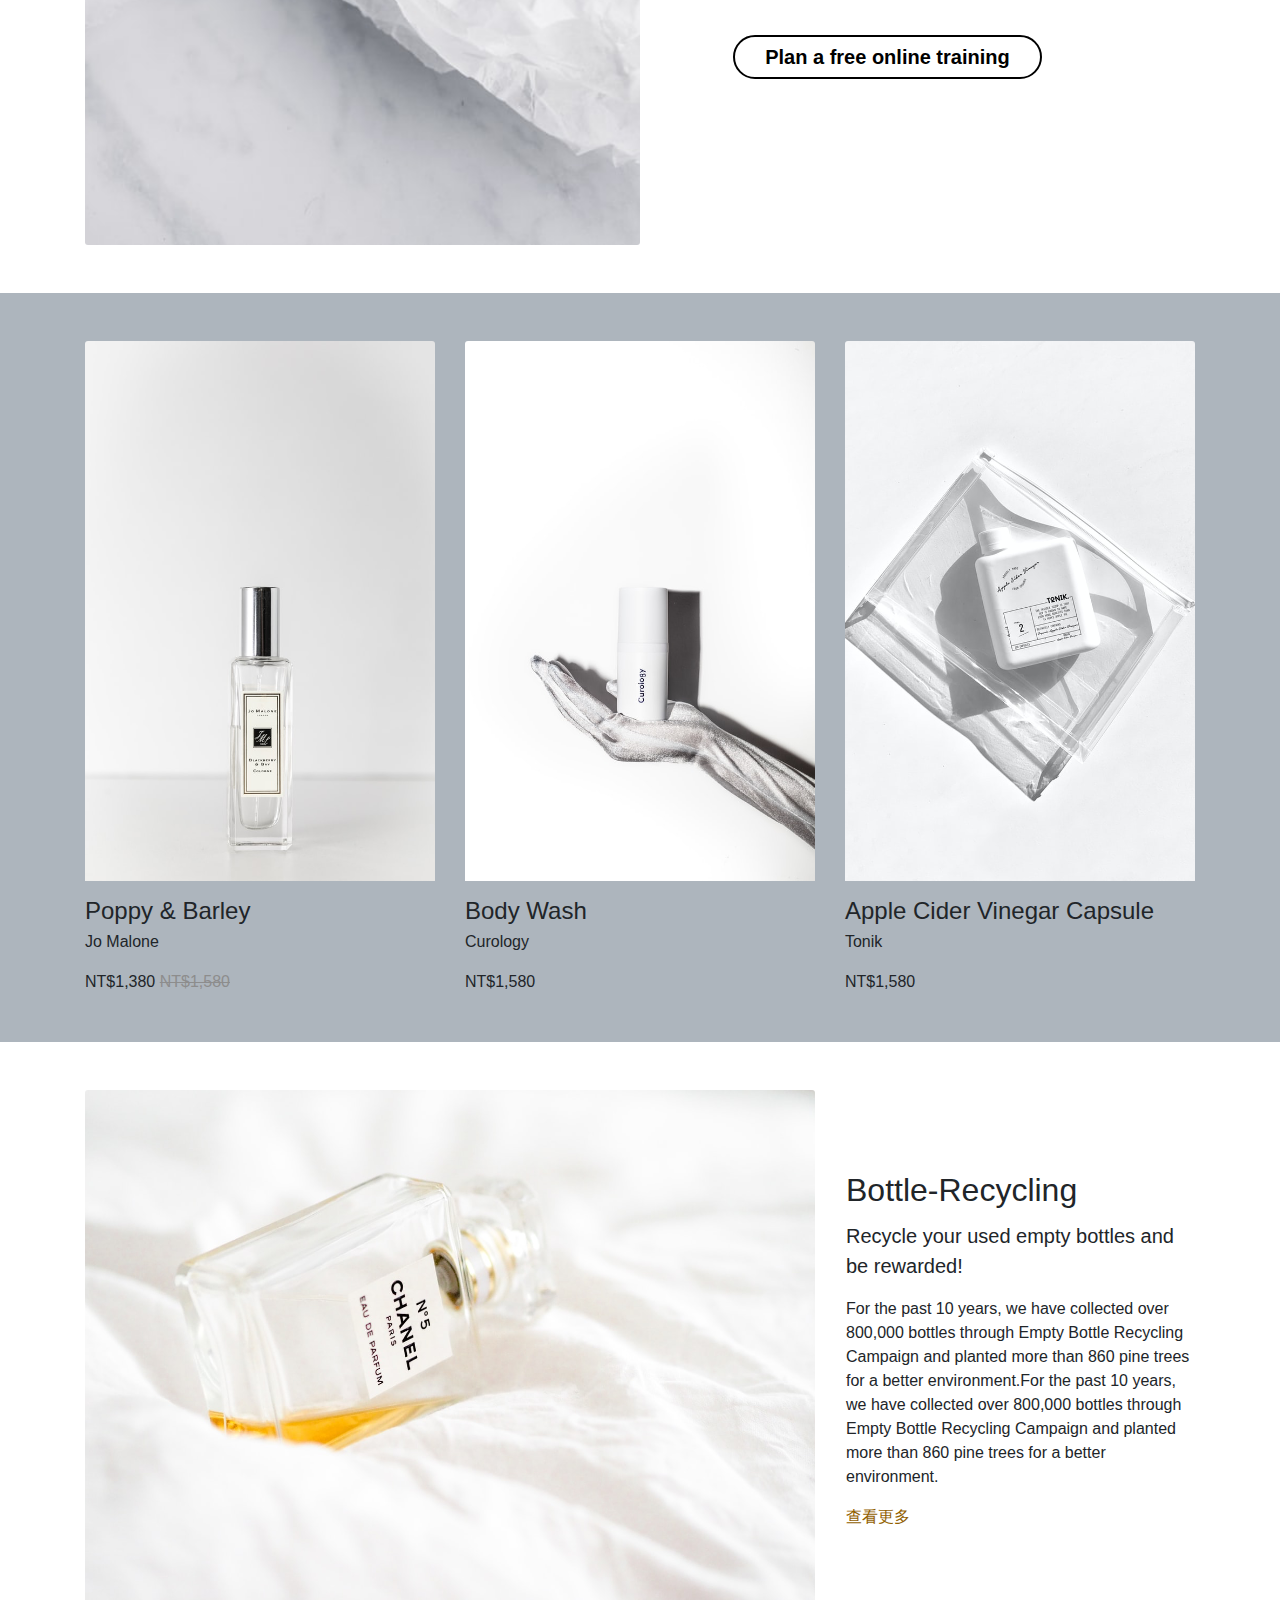
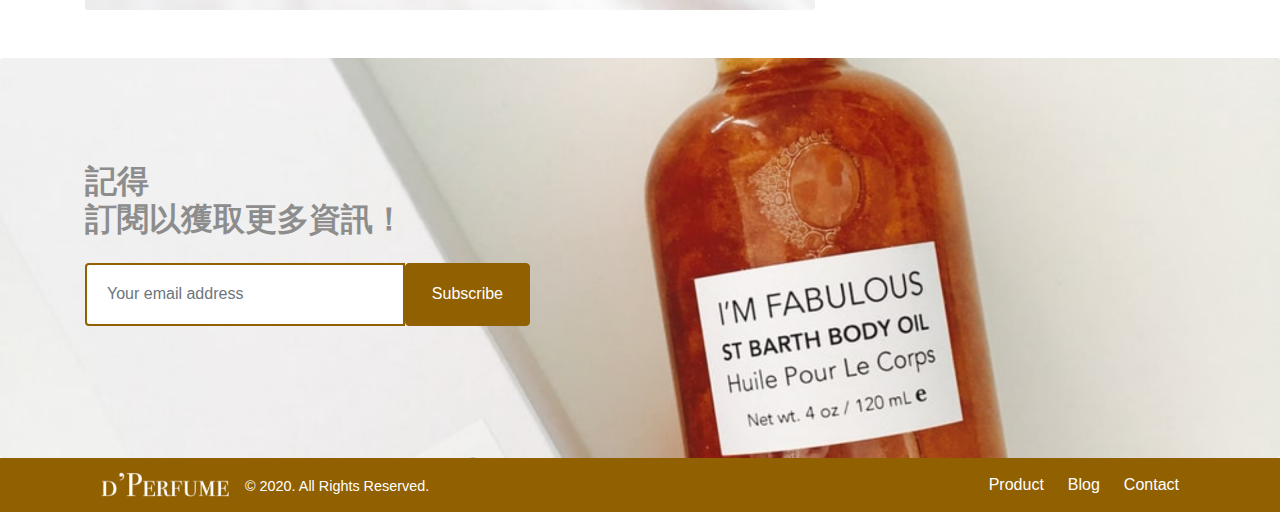
==== commit 429fc9cf: "調整字體大小與製作sold out效果" ====
--- a/index.html
+++ b/index.html
@@ -82,9 +82,9 @@
     <div class="card-img-overlay d-flex align-items-center">
       <div class="offset-lg-7 no-gutters">
         <h2 class="card-title">Perfume your day</h2>
-        <p class="card-text col-12 col-md-5">A perfume is like a piece of clothing, a message, a way of presenting
+        <p class="card-text col-12 col-md-6 p-l font-weight-light mb-4">A perfume is like a piece of clothing, a message, a way of presenting
           oneself a costume that according to the person who wears it.</p>
-        <button class="btn border-white text-white bannerButton" type="button" onclick="location.href='product.html'">
+        <button class="btn btn-outline-white bannerButton" type="button" onclick="location.href='product.html'">
           Shop now
         </button>
       </div>
@@ -100,8 +100,8 @@
       <div class="col-12 col-lg-6">
         <div class="card align-items-center">
           <div class="card-body col-lg-8 mt-4 mb-4">
-            <h4 class="card-title">Gabrielle CHANEL</h4>
-            <p class="card-text">全新嗅覺體驗，花香四溢、明亮馥郁。結合茉莉、依蘭依蘭、橙花和最迷人的格拉斯晚香玉之花香，呈現出夢幻花香氣息。極具女性特質的香奈兒嘉柏麗香水，專為光芒四射的她而生。</p>
+            <h2 class="card-title">Gabrielle CHANEL</h2>
+            <p class="card-text p-m">全新嗅覺體驗，花香四溢、明亮馥郁。結合茉莉、依蘭依蘭、橙花和最迷人的格拉斯晚香玉之花香，呈現出夢幻花香氣息。極具女性特質的香奈兒嘉柏麗香水，專為光芒四射的她而生。</p>
             <a href="#" class="">查看更多</a>
           </div>
         </div>
@@ -116,8 +116,8 @@
       <div class="col-12 col-lg-6">
         <div class="card align-items-center">
           <div class="card-body col-lg-8 mt-4 mb-4">
-            <h4 class="card-title">Five O’clock Au Gingembre</h4>
-            <p class="card-text">生薑與溫醇的肉桂香、紅糖的香甜摻和成一氣，溫暖微辛的氣息反倒形成一股輕煙氤氳開來，還帶點微微煙醺感漫溢在整個鼻息之間，細聞之下,又還有溫溫淡淡的木香，溫和而暖心。</p>
+            <h2 class="card-title">Five O’clock Au Gingembre</h2>
+            <p class="card-text p-m">生薑與溫醇的肉桂香、紅糖的香甜摻和成一氣，溫暖微辛的氣息反倒形成一股輕煙氤氳開來，還帶點微微煙醺感漫溢在整個鼻息之間，細聞之下,又還有溫溫淡淡的木香，溫和而暖心。</p>
             <a href="#" class="">查看更多</a>
           </div>
         </div>
@@ -131,8 +131,8 @@
       <div class="col-12 col-lg-6">
         <div class="card align-items-center">
           <div class="card-body col-lg-8 mt-4 mb-4">
-            <h4 class="card-title">CHANEL N°5</h4>
-            <p class="card-text">N°5，女性魅力的極致精髓。散發柔美澄透的乙醛花束香氣。經典傳奇香氛，蘊藏於極簡設計的獨特瓶身。</p>
+            <h2 class="card-title">CHANEL N°5</h2>
+            <p class="card-text p-m">N°5，女性魅力的極致精髓。散發柔美澄透的乙醛花束香氣。經典傳奇香氛，蘊藏於極簡設計的獨特瓶身。</p>
             <a href="#" class="">查看更多</a>
           </div>
         </div>
@@ -140,26 +140,28 @@
     </div>
 
     <div class="row align-items-center no-gutters">
-      <div class="col-12 col-lg-6">
+      <div class="col-12 col-lg-6 test">
         <img src="img/index/photo-1542038382126-77ae2819338d.png" alt="" class="card-img">
+
       </div>
       <div class="col-12 col-lg-6">
         <div class="card text-left align-items-center">
           <div class="card-body col-lg-8 mt-4 mb-2">
-            <h5 class="card-title">1. <br> Levels of Preventive Maintenance Compliance</h5>
+            <h4 class="card-title">1. <br> Levels of Preventive Maintenance Compliance</h4>
             <p class="card-text mb-3">The core idea of preventative maintenance is the performance of proactive actions
               against unscheduled downtime in order to identify potential defects before they evolve into something more
               severe.</p>
-            <h5 class="card-title">2. <br> Percentage of Planned Maintenance</h5>
+            <h4 class="card-title">2. <br> Percentage of Planned Maintenance</h4>
             <p class="card-text mb-3">The planned maintenance percentage is the total planned maintenance time in your
               CMMS software over a date range over the total number of hours of a service performed by the technicians.
             </p>
-            <h5 class="card-title">3. <br> Critical percentage of planned maintenance</h5>
+            <h4 class="card-title">3. <br> Critical percentage of planned maintenance</h4>
             <p class="card-text mb-5">Calculating the critical percentage of planned maintenance will help you
               prioritize
               the
               most important operations that should be performed immediately.</p>
-            <button class="btn border-black productButton" type="button" onclick="location.href='product.html'">Plan a
+            <button class="btn btn-outline-black productButton" type="button"
+              onclick="location.href='product.html'">Plan a
               free online training</button>
           </div>
         </div>
@@ -169,34 +171,49 @@
 
   <!--灰底橫向三格-->
   <div class="bg-secondary mb-5">
-    <div class="container test">
-      <ul class="card-deck list-unstyled">
+    <div class="container">
+      <ul class="card-deck list-unstyled mb-3">
         <li class="col-12 col-lg-4 mt-5 mb-lg-5">
-          <img src="img/index/photo-1530630458144-014709e10016.png" alt="" class="card-img-top d-none d-lg-block">
-          <img src="img/index/photo-1530630458144-014709e10016-2.png" alt="" class="card-img-top d-md-block d-lg-none">
+          <a href="#">
+            <img src="img/index/photo-1530630458144-014709e10016.png" alt="" class="card-img-top d-none d-lg-block">
+            <img src="img/index/photo-1530630458144-014709e10016-2.png" alt=""
+              class="card-img-top d-md-block d-lg-none">
+          </a>
           <div class="card-body">
             <h4 class="card-title mt-3 mb-1">Poppy & Barley</h4>
-            <p class="card-text mb-1">Jo Malone</p>
-            <p class="card-text">NT$1,380 <del>NT$1,580</del></p>
+            <p class="card-text mb-3">Jo Malone</p>
+            <p class="card-text">NT$1,380 <del class="text-gray">NT$1,580</del></p>
           </div>
         </li>
 
         <li class="col-12 col-lg-4 mt-5 mb-lg-5">
-          <img src="img/index/photo-1556228720-da4e85f25e15.png" alt="" class="card-img-top d-none d-lg-block">
-          <img src="img/index/photo-1556228720-da4e85f25e15-2.png" alt="" class="card-img-top d-md-block d-lg-none">
+          <a href="#">
+            <img src="img/index/photo-1556228720-da4e85f25e15.png" alt="" class="card-img-top d-none d-lg-block">
+            <img src="img/index/photo-1556228720-da4e85f25e15-2.png" alt="" class="card-img-top d-md-block d-lg-none">
+          </a>
           <div class="card-body">
             <h4 class="card-title mt-3 mb-1">Body Wash</h4>
-            <p class="card-text mb-1">Curology</p>
+            <p class="card-text mb-3">Curology</p>
             <p class="card-text">NT$1,580</p>
           </div>
         </li>
 
         <li class="col-12 col-lg-4 mt-5 mb-5 mb-lg-5">
-          <img src="img/index/photo-1559264730-1533a6ec0433.png" alt="" class="card-img-top d-none d-lg-block">
-          <img src="img/index/photo-1559264730-1533a6ec0433-2.png" alt="" class="card-img-top d-md-block d-lg-none">
+          <div class="soldOut d-none d-lg-block">
+            <a href="#">
+              <img src="img/index/photo-1559264730-1533a6ec0433.png" alt="" class="card-img-top">
+              <div class="overlay">
+                <h4 class="soldoutText text-white">Sold Out</h4>
+              </div>
+            </a>
+          </div>
+          <a href="#">
+            <img src="img/index/photo-1559264730-1533a6ec0433-2.png" alt="" class="card-img-top d-md-block d-lg-none">
+          </a>
+
           <div class="card-body">
             <h4 class="card-title mt-3 mb-1">Apple Cider Vinegar Capsule</h4>
-            <p class="card-text mb-1">Tonik</p>
+            <p class="card-text mb-3">Tonik</p>
             <p class="card-text">NT$1,580</p>
           </div>
         </li>
@@ -214,8 +231,8 @@
       <div class="col-12 col-lg-4">
         <div class="card align-items-center">
           <div class="card-body mt-4 mb-4">
-            <h4 class="card-title">Bottle-Recycling</h4>
-            <p class="card-text">Recycle your used empty bottles and be rewarded!</p>
+            <h2 class="card-title">Bottle-Recycling</h2>
+            <p class="card-text lead">Recycle your used empty bottles and be rewarded!</p>
             <p class="card-text">For the past 10 years, we have collected over 800,000 bottles through Empty Bottle
               Recycling Campaign and
               planted more than 860 pine trees for a better environment.For the past 10 years, we have collected over
@@ -236,7 +253,7 @@
     <div class="card-img-overlay d-flex align-items-end">
       <div class="container">
         <div class="row">
-          <div class="col-12 col-lg-5 mb-7">
+          <div class="col-12 col-lg-5 mb-xl-6 mb-lg-4 mb-7">
             <h2 class="mb-4">
               <strong>記得 <br>訂閱以獲取更多資訊！</strong>
             </h2>
--- a/css/all.css
+++ b/css/all.css
@@ -30,6 +30,7 @@
   --dark: #343a40;
   --black: #000;
   --gray: #8D8D8D;
+  --white: #fff;
   --breakpoint-xs: 0;
   --breakpoint-sm: 576px;
   --breakpoint-md: 768px;
@@ -395,6 +396,21 @@
   font-weight: 300;
 }
 
+.p-s {
+  font-size: 1rem;
+  line-height: 1.5rem;
+}
+
+.p-m {
+  font-size: 1.25rem;
+  line-height: 1.875rem;
+}
+
+.p-l {
+  font-size: 1.5rem;
+  line-height: 2.25rem;
+}
+
 .display-1 {
   font-size: 6rem;
   font-weight: 300;
@@ -428,7 +444,7 @@
 
 small,
 .small {
-  font-size: 80%;
+  font-size: 90%;
   font-weight: 400;
 }
 
@@ -468,7 +484,7 @@
 
 .blockquote-footer {
   display: block;
-  font-size: 80%;
+  font-size: 90%;
   color: #6c757d;
 }
 
@@ -2115,6 +2131,28 @@
 .table-hover .table-gray:hover > td,
 .table-hover .table-gray:hover > th {
   background-color: #d2d2d2;
+}
+
+.table-white,
+.table-white > th,
+.table-white > td {
+  background-color: white;
+}
+
+.table-white th,
+.table-white td,
+.table-white thead th,
+.table-white tbody + tbody {
+  border-color: white;
+}
+
+.table-hover .table-white:hover {
+  background-color: #f2f2f2;
+}
+
+.table-hover .table-white:hover > td,
+.table-hover .table-white:hover > th {
+  background-color: #f2f2f2;
 }
 
 .table-active,
@@ -2449,7 +2487,7 @@
   display: none;
   width: 100%;
   margin-top: 0.25rem;
-  font-size: 80%;
+  font-size: 90%;
   color: #28a745;
 }
 
@@ -2554,7 +2592,7 @@
   display: none;
   width: 100%;
   margin-top: 0.25rem;
-  font-size: 80%;
+  font-size: 90%;
   color: #dc3545;
 }
 
@@ -3190,6 +3228,45 @@
           box-shadow: 0 0 0 0.2rem rgba(158, 158, 158, 0.5);
 }
 
+.btn-white {
+  color: #212529;
+  background-color: #fff;
+  border-color: #fff;
+}
+
+.btn-white:hover {
+  color: #212529;
+  background-color: #ececec;
+  border-color: #e6e6e6;
+}
+
+.btn-white:focus, .btn-white.focus {
+  color: #212529;
+  background-color: #ececec;
+  border-color: #e6e6e6;
+  -webkit-box-shadow: 0 0 0 0.2rem rgba(222, 222, 223, 0.5);
+          box-shadow: 0 0 0 0.2rem rgba(222, 222, 223, 0.5);
+}
+
+.btn-white.disabled, .btn-white:disabled {
+  color: #212529;
+  background-color: #fff;
+  border-color: #fff;
+}
+
+.btn-white:not(:disabled):not(.disabled):active, .btn-white:not(:disabled):not(.disabled).active,
+.show > .btn-white.dropdown-toggle {
+  color: #212529;
+  background-color: #e6e6e6;
+  border-color: #dfdfdf;
+}
+
+.btn-white:not(:disabled):not(.disabled):active:focus, .btn-white:not(:disabled):not(.disabled).active:focus,
+.show > .btn-white.dropdown-toggle:focus {
+  -webkit-box-shadow: 0 0 0 0.2rem rgba(222, 222, 223, 0.5);
+          box-shadow: 0 0 0 0.2rem rgba(222, 222, 223, 0.5);
+}
+
 .btn-outline-primary {
   color: #916000;
   border-color: #916000;
@@ -3528,6 +3605,40 @@
 .show > .btn-outline-gray.dropdown-toggle:focus {
   -webkit-box-shadow: 0 0 0 0.2rem rgba(141, 141, 141, 0.5);
           box-shadow: 0 0 0 0.2rem rgba(141, 141, 141, 0.5);
+}
+
+.btn-outline-white {
+  color: #fff;
+  border-color: #fff;
+}
+
+.btn-outline-white:hover {
+  color: #212529;
+  background-color: #fff;
+  border-color: #fff;
+}
+
+.btn-outline-white:focus, .btn-outline-white.focus {
+  -webkit-box-shadow: 0 0 0 0.2rem rgba(255, 255, 255, 0.5);
+          box-shadow: 0 0 0 0.2rem rgba(255, 255, 255, 0.5);
+}
+
+.btn-outline-white.disabled, .btn-outline-white:disabled {
+  color: #fff;
+  background-color: transparent;
+}
+
+.btn-outline-white:not(:disabled):not(.disabled):active, .btn-outline-white:not(:disabled):not(.disabled).active,
+.show > .btn-outline-white.dropdown-toggle {
+  color: #212529;
+  background-color: #fff;
+  border-color: #fff;
+}
+
+.btn-outline-white:not(:disabled):not(.disabled):active:focus, .btn-outline-white:not(:disabled):not(.disabled).active:focus,
+.show > .btn-outline-white.dropdown-toggle:focus {
+  -webkit-box-shadow: 0 0 0 0.2rem rgba(255, 255, 255, 0.5);
+          box-shadow: 0 0 0 0.2rem rgba(255, 255, 255, 0.5);
 }
 
 .btn-link {
@@ -5822,6 +5933,22 @@
           box-shadow: 0 0 0 0.2rem rgba(141, 141, 141, 0.5);
 }
 
+.badge-white {
+  color: #212529;
+  background-color: #fff;
+}
+
+a.badge-white:hover, a.badge-white:focus {
+  color: #212529;
+  background-color: #e6e6e6;
+}
+
+a.badge-white:focus, a.badge-white.focus {
+  outline: 0;
+  -webkit-box-shadow: 0 0 0 0.2rem rgba(255, 255, 255, 0.5);
+          box-shadow: 0 0 0 0.2rem rgba(255, 255, 255, 0.5);
+}
+
 .jumbotron {
   padding: 2rem 1rem;
   margin-bottom: 2rem;
@@ -6007,6 +6134,20 @@
 
 .alert-gray .alert-link {
   color: #303030;
+}
+
+.alert-white {
+  color: #858585;
+  background-color: white;
+  border-color: white;
+}
+
+.alert-white hr {
+  border-top-color: #f2f2f2;
+}
+
+.alert-white .alert-link {
+  color: #6c6c6c;
 }
 
 @-webkit-keyframes progress-bar-stripes {
@@ -6482,6 +6623,22 @@
   color: #fff;
   background-color: #494949;
   border-color: #494949;
+}
+
+.list-group-item-white {
+  color: #858585;
+  background-color: white;
+}
+
+.list-group-item-white.list-group-item-action:hover, .list-group-item-white.list-group-item-action:focus {
+  color: #858585;
+  background-color: transparent;
+}
+
+.list-group-item-white.list-group-item-action.active {
+  color: #fff;
+  background-color: #858585;
+  border-color: #858585;
 }
 
 .close {
@@ -7506,6 +7663,16 @@
   background-color: #fff !important;
 }
 
+a.bg-white:hover, a.bg-white:focus,
+button.bg-white:hover,
+button.bg-white:focus {
+  background-color: #e6e6e6 !important;
+}
+
+.bg-white {
+  background-color: #fff !important;
+}
+
 .bg-transparent {
   background-color: transparent !important;
 }
@@ -7588,6 +7755,10 @@
 
 .border-gray {
   border-color: #8D8D8D !important;
+}
+
+.border-white {
+  border-color: #fff !important;
 }
 
 .border-white {
@@ -11604,6 +11775,14 @@
   color: #676767 !important;
 }
 
+.text-white {
+  color: #fff !important;
+}
+
+a.text-white:hover, a.text-white:focus {
+  color: #d9d9d9 !important;
+}
+
 .text-body {
   color: #212529 !important;
 }
@@ -11742,6 +11921,31 @@
   font-size: 20px;
   font-weight: 600;
   padding: 5px 30px 5px 30px;
+}
+
+.soldOut:hover .overlay {
+  opacity: 30%;
+}
+
+.soldOut .overlay {
+  position: absolute;
+  top: 0;
+  bottom: 0;
+  height: 540px;
+  width: 350px;
+  opacity: 0;
+  -webkit-transition: .5s ease;
+  transition: .5s ease;
+  background-color: black;
+  cursor: pointer;
+}
+
+.soldOut .soldoutText {
+  position: absolute;
+  top: 50%;
+  left: 50%;
+  -webkit-transform: translate(-50%, -50%);
+  transform: translate(-50%, -50%);
 }
 
 .logo {
@@ -11788,7 +11992,7 @@
 }
 
 .page-link:hover {
-  background: #916000;
+  background-color: #916000;
   color: white;
 }
 
@@ -11805,12 +12009,6 @@
   border: 1px solid #916000;
 }
 
-@media (max-width: 768px) {
-  .warnText {
-    display: none;
-  }
-}
-
 .custom-checkbox .custom-control-input:checked ~ .custom-control-label::before {
   background-color: #916000;
 }
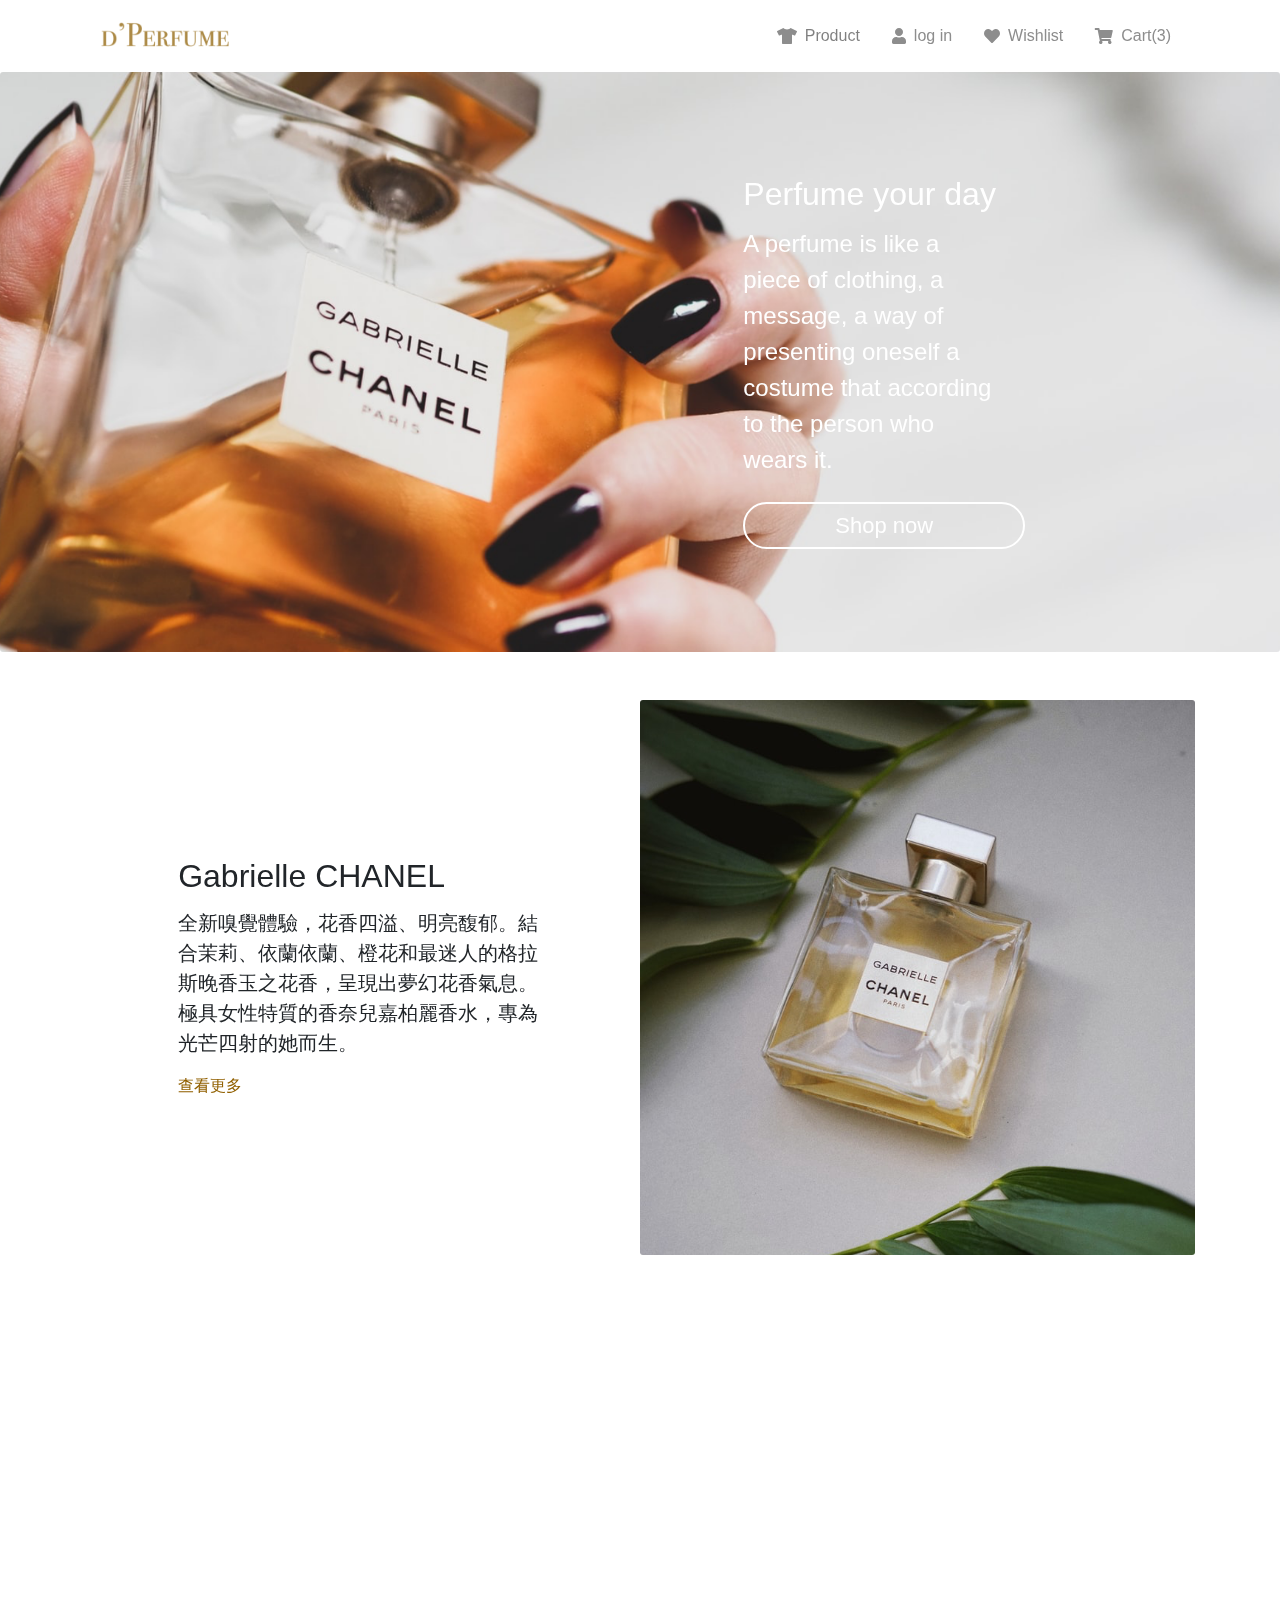
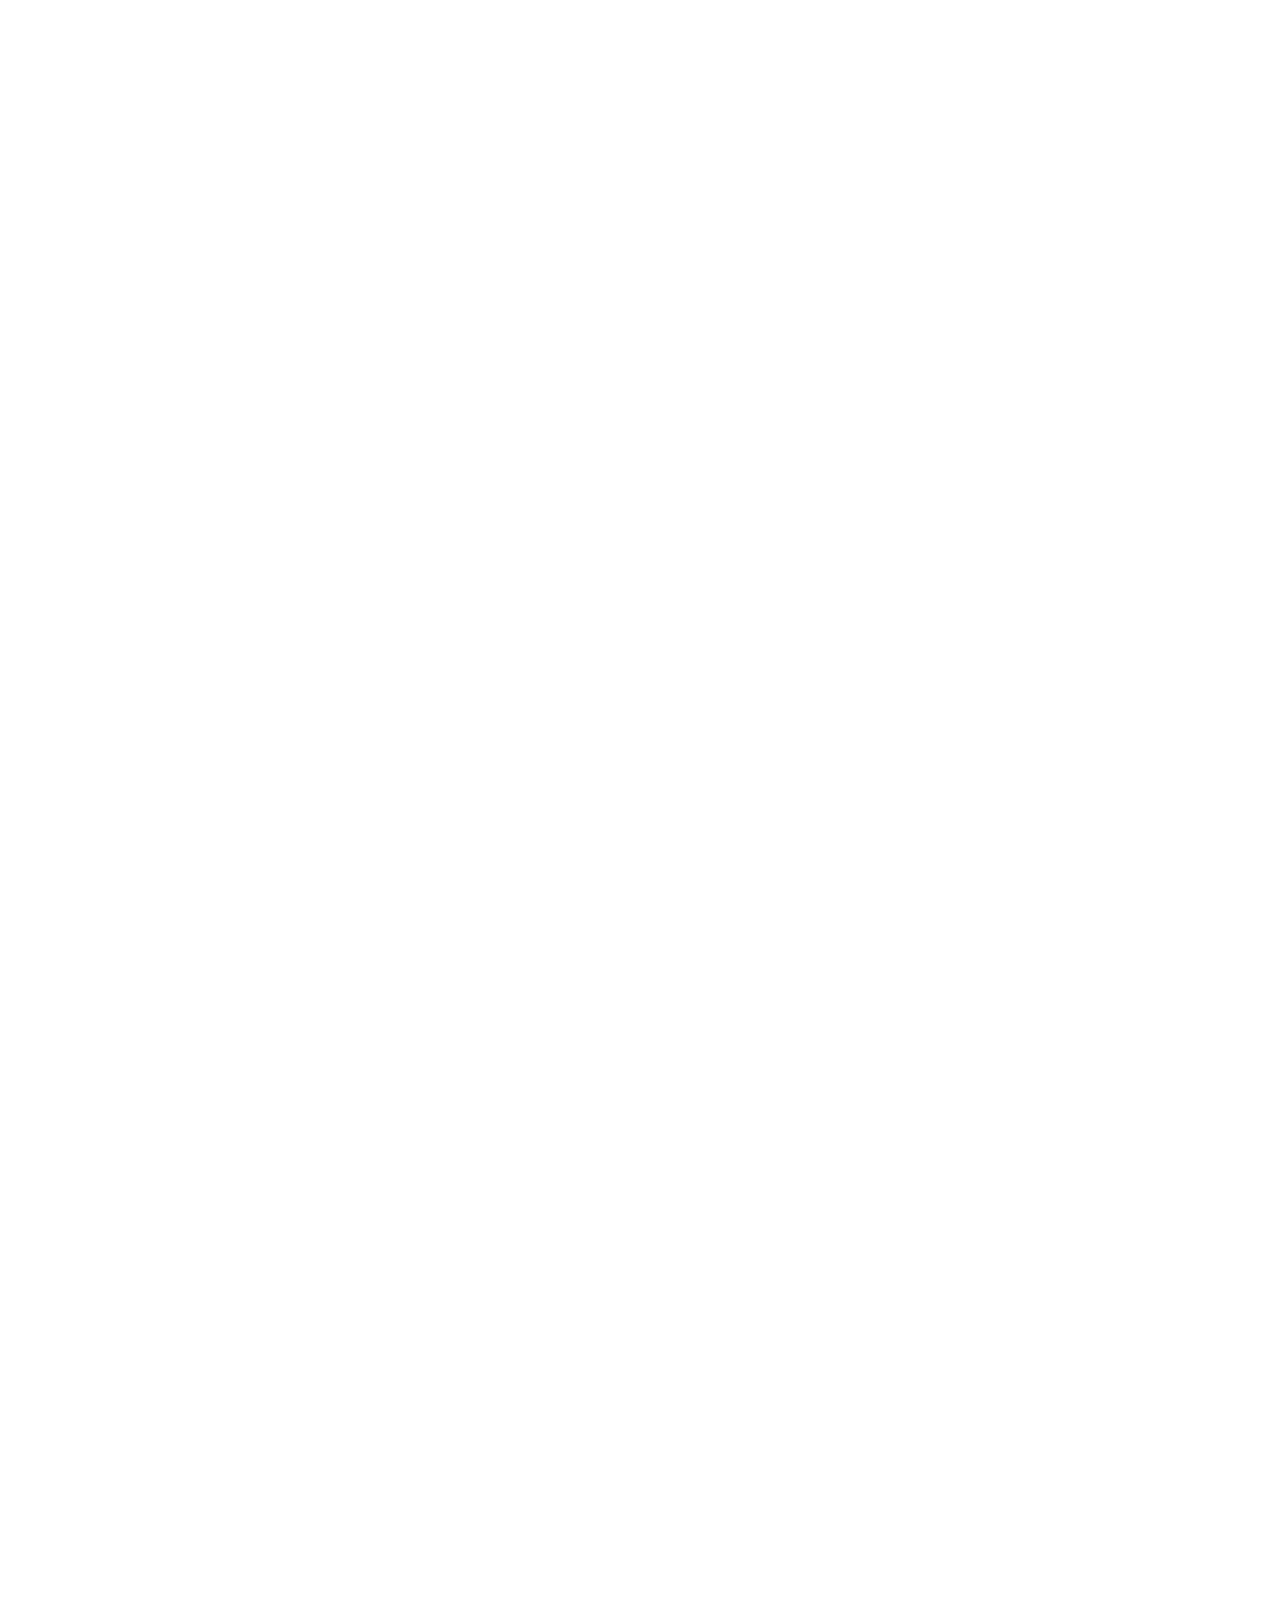
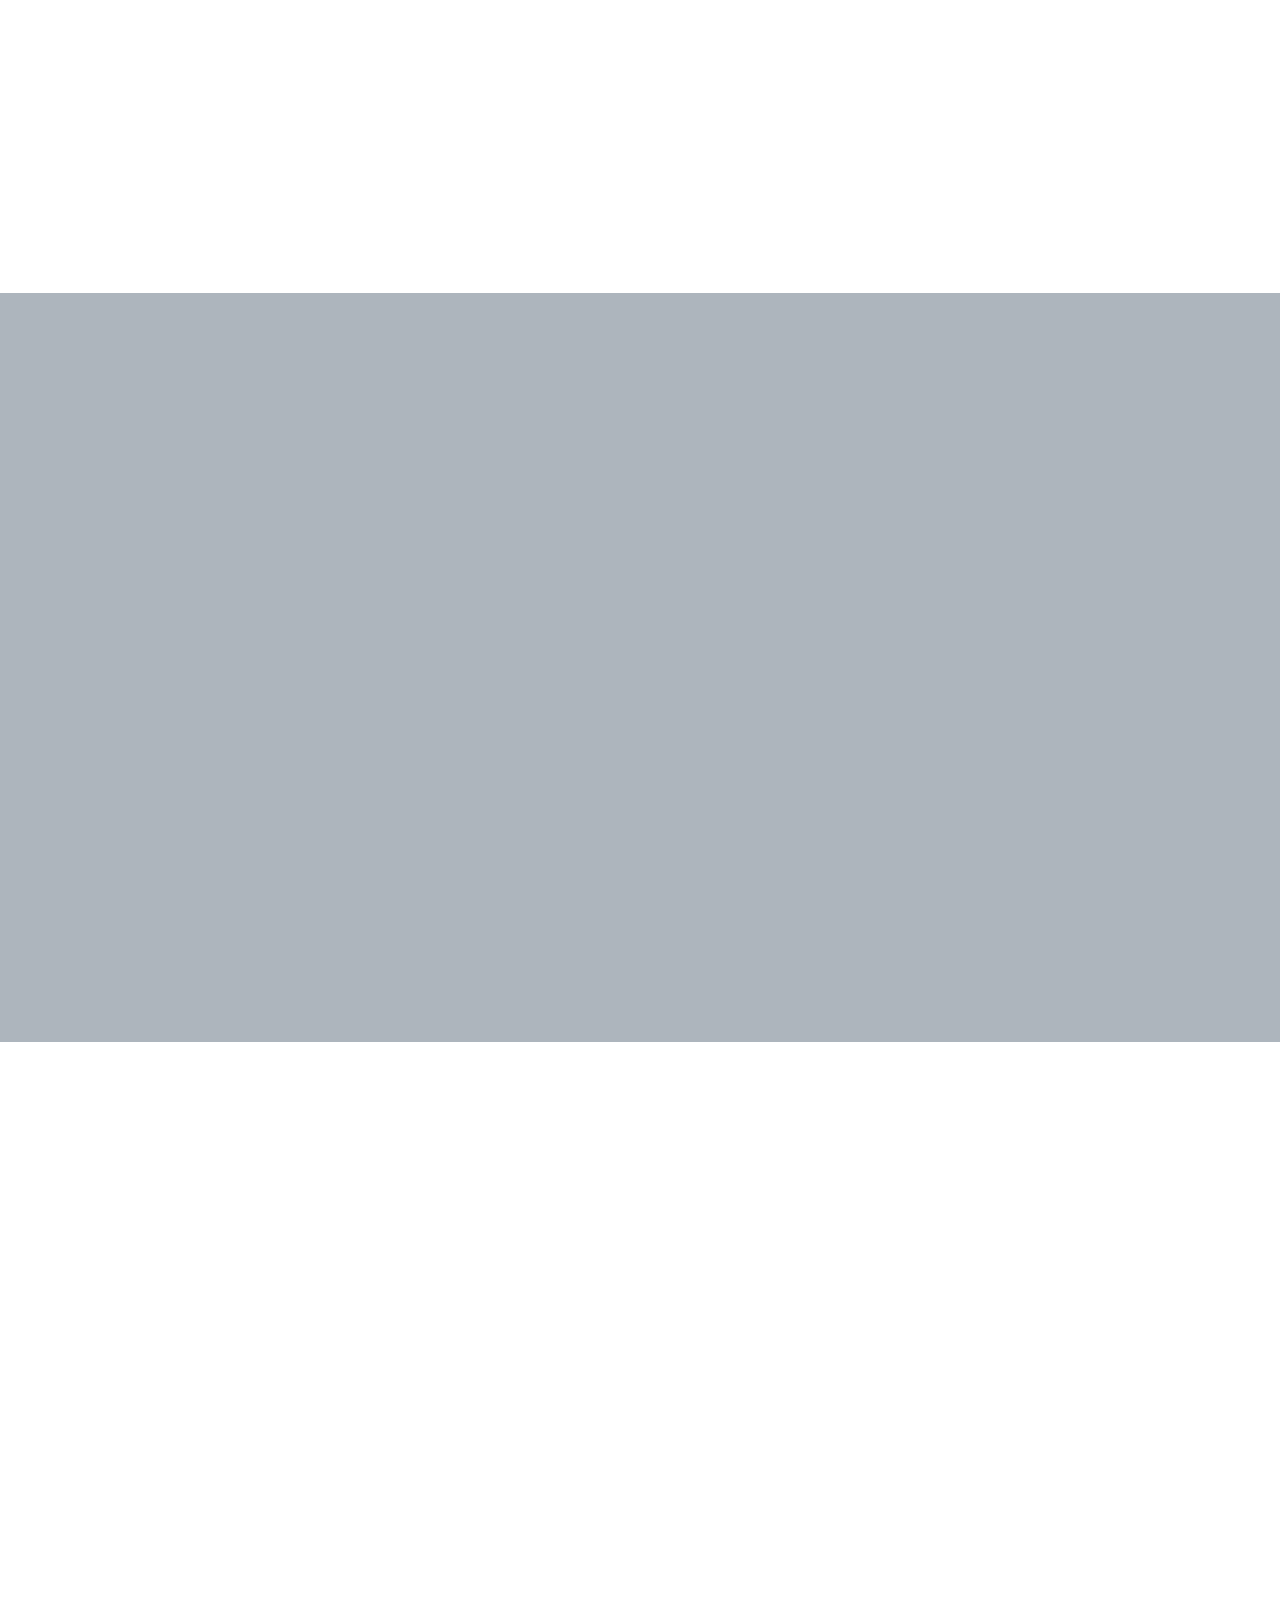
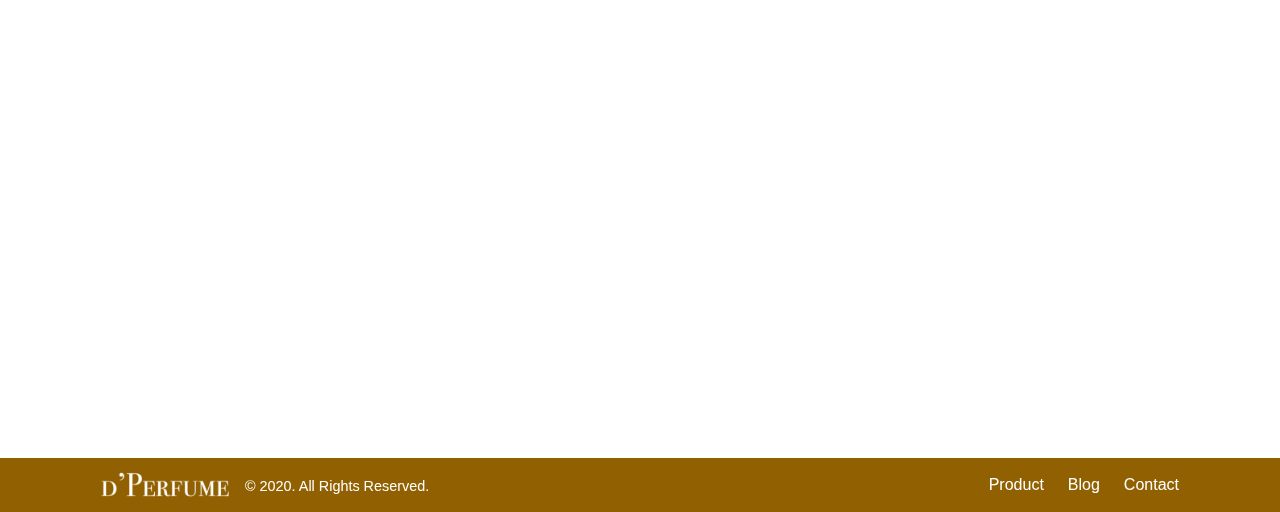
==== commit 847496ff: "Update index.html" ====
--- a/index.html
+++ b/index.html
@@ -6,13 +6,14 @@
   <meta name="viewport" content="width=device-width, initial-scale=1.0">
   <link rel="stylesheet" href="css/all.css">
   <link rel="stylesheet" href="https://cdnjs.cloudflare.com/ajax/libs/font-awesome/5.14.0/css/all.min.css">
+  <link rel="stylesheet" href="https://unpkg.com/aos@2.3.1/dist/aos.css">
   <title>d'Perfume -首頁-</title>
 </head>
 
 <body>
 
   <!--header-->
-  <div class="container">
+  <div class="container" data-aos="fade-down">
     <nav class="navbar navbar-expand-lg navbar-light">
       <h1 class="navbar-brand col-6 col-lg-4 logo mt-2">
         <a href="index.html">d'Perfume</a>
@@ -74,17 +75,19 @@
     </ul>
   </div>
 
-
+  <!--內容開始-->
   <!--Banner-->
-  <div class="card text-white border-0 mb-5">
+  <div class="card text-white border-0 mb-5" data-aos="flip-left">
     <img class="card-img d-none d-lg-block" src="img/index/banner.png" alt="Card image">
     <img class="card-img d-md-block d-lg-none" src="img/index/banner-2.png" alt="Card image">
-    <div class="card-img-overlay d-flex align-items-center">
+    <div class="card-img-overlay d-flex align-items-center" data-aos="zoom-in-right">
       <div class="offset-lg-7 no-gutters">
         <h2 class="card-title">Perfume your day</h2>
-        <p class="card-text col-12 col-md-6 p-l font-weight-light mb-4">A perfume is like a piece of clothing, a message, a way of presenting
+        <p class="card-text col-12 col-md-6 p-l font-weight-light mb-4">A perfume is like a piece of clothing, a
+          message, a way of presenting
           oneself a costume that according to the person who wears it.</p>
-        <button class="btn btn-outline-white bannerButton" type="button" onclick="location.href='product.html'">
+        <button class="btn btn-outline-white rounded-pill bannerButton" type="button"
+          onclick="location.href='product.html'">
           Shop now
         </button>
       </div>
@@ -93,7 +96,7 @@
 
   <!--首頁內容-->
   <div class="container mb-5">
-    <div class="row flex-row-reverse align-items-center no-gutters">
+    <div class="row flex-row-reverse align-items-center no-gutters"  data-aos="fade-right">
       <div class="col-12 col-lg-6">
         <img src="img/index/photo-1563170351-be82bc888aa4.png" alt="" class="card-img">
       </div>
@@ -101,15 +104,16 @@
         <div class="card align-items-center">
           <div class="card-body col-lg-8 mt-4 mb-4">
             <h2 class="card-title">Gabrielle CHANEL</h2>
-            <p class="card-text p-m">全新嗅覺體驗，花香四溢、明亮馥郁。結合茉莉、依蘭依蘭、橙花和最迷人的格拉斯晚香玉之花香，呈現出夢幻花香氣息。極具女性特質的香奈兒嘉柏麗香水，專為光芒四射的她而生。</p>
-            <a href="#" class="">查看更多</a>
-          </div>
-        </div>
-      </div>
-    </div>
-
-
-    <div class="row align-items-center no-gutters">
+            <p class="card-text p-m">全新嗅覺體驗，花香四溢、明亮馥郁。結合茉莉、依蘭依蘭、橙花和最迷人的格拉斯晚香玉之花香，呈現出夢幻花香氣息。極具女性特質的香奈兒嘉柏麗香水，專為光芒四射的她而生。
+            </p>
+            <a href="product_info.html" class="">查看更多</a>
+          </div>
+        </div>
+      </div>
+    </div>
+
+
+    <div class="row align-items-center no-gutters"  data-aos="fade-left">
       <div class="col-12 col-lg-6">
         <img src="img/index/photo-1584435731369-1e74c4e9385e.png" alt="" class="card-img">
       </div>
@@ -117,14 +121,15 @@
         <div class="card align-items-center">
           <div class="card-body col-lg-8 mt-4 mb-4">
             <h2 class="card-title">Five O’clock Au Gingembre</h2>
-            <p class="card-text p-m">生薑與溫醇的肉桂香、紅糖的香甜摻和成一氣，溫暖微辛的氣息反倒形成一股輕煙氤氳開來，還帶點微微煙醺感漫溢在整個鼻息之間，細聞之下,又還有溫溫淡淡的木香，溫和而暖心。</p>
-            <a href="#" class="">查看更多</a>
-          </div>
-        </div>
-      </div>
-    </div>
-
-    <div class="row align-items-center flex-row-reverse no-gutters">
+            <p class="card-text p-m">生薑與溫醇的肉桂香、紅糖的香甜摻和成一氣，溫暖微辛的氣息反倒形成一股輕煙氤氳開來，還帶點微微煙醺感漫溢在整個鼻息之間，細聞之下,又還有溫溫淡淡的木香，溫和而暖心。
+            </p>
+            <a href="product_info.html" class="">查看更多</a>
+          </div>
+        </div>
+      </div>
+    </div>
+
+    <div class="row align-items-center flex-row-reverse no-gutters"  data-aos="fade-right">
       <div class="col-12 col-lg-6">
         <img src="img/index/photo-1585120040315-2241b774ad0f.png" alt="" class="card-img">
       </div>
@@ -133,14 +138,14 @@
           <div class="card-body col-lg-8 mt-4 mb-4">
             <h2 class="card-title">CHANEL N°5</h2>
             <p class="card-text p-m">N°5，女性魅力的極致精髓。散發柔美澄透的乙醛花束香氣。經典傳奇香氛，蘊藏於極簡設計的獨特瓶身。</p>
-            <a href="#" class="">查看更多</a>
-          </div>
-        </div>
-      </div>
-    </div>
-
-    <div class="row align-items-center no-gutters">
-      <div class="col-12 col-lg-6 test">
+            <a href="product_info.html" class="">查看更多</a>
+          </div>
+        </div>
+      </div>
+    </div>
+
+    <div class="row align-items-center no-gutters"  data-aos="fade-left">
+      <div class="col-12 col-lg-6">
         <img src="img/index/photo-1542038382126-77ae2819338d.png" alt="" class="card-img">
 
       </div>
@@ -160,7 +165,7 @@
               prioritize
               the
               most important operations that should be performed immediately.</p>
-            <button class="btn btn-outline-black productButton" type="button"
+            <button class="btn btn-outline-black rounded-pill productButton" type="button"
               onclick="location.href='product.html'">Plan a
               free online training</button>
           </div>
@@ -173,8 +178,8 @@
   <div class="bg-secondary mb-5">
     <div class="container">
       <ul class="card-deck list-unstyled mb-3">
-        <li class="col-12 col-lg-4 mt-5 mb-lg-5">
-          <a href="#">
+        <li class="col-12 col-lg-4 mt-5 mb-lg-5" data-aos="zoom-in-up">
+          <a href="product_info.html">
             <img src="img/index/photo-1530630458144-014709e10016.png" alt="" class="card-img-top d-none d-lg-block">
             <img src="img/index/photo-1530630458144-014709e10016-2.png" alt=""
               class="card-img-top d-md-block d-lg-none">
@@ -186,8 +191,8 @@
           </div>
         </li>
 
-        <li class="col-12 col-lg-4 mt-5 mb-lg-5">
-          <a href="#">
+        <li class="col-12 col-lg-4 mt-5 mb-lg-5" data-aos="zoom-in-up">
+          <a href="product_info.html">
             <img src="img/index/photo-1556228720-da4e85f25e15.png" alt="" class="card-img-top d-none d-lg-block">
             <img src="img/index/photo-1556228720-da4e85f25e15-2.png" alt="" class="card-img-top d-md-block d-lg-none">
           </a>
@@ -198,16 +203,16 @@
           </div>
         </li>
 
-        <li class="col-12 col-lg-4 mt-5 mb-5 mb-lg-5">
+        <li class="col-12 col-lg-4 mt-5 mb-5 mb-lg-5" data-aos="zoom-in-up">
           <div class="soldOut d-none d-lg-block">
-            <a href="#">
+            <a href="product_info.html">
               <img src="img/index/photo-1559264730-1533a6ec0433.png" alt="" class="card-img-top">
               <div class="overlay">
                 <h4 class="soldoutText text-white">Sold Out</h4>
               </div>
             </a>
           </div>
-          <a href="#">
+          <a href="product_info.html">
             <img src="img/index/photo-1559264730-1533a6ec0433-2.png" alt="" class="card-img-top d-md-block d-lg-none">
           </a>
 
@@ -222,7 +227,7 @@
   </div>
 
   <!--瓶子回收-->
-  <div class="container mb-3 mb-lg-5">
+  <div class="container mb-3 mb-lg-5"  data-aos="fade-up">
     <div class="row align-items-center">
       <div class="col-12 col-lg-8">
         <img src="img/index/photo-1594913615593-e4b8c44625be.png" alt="" class="card-img d-none d-lg-block">
@@ -245,9 +250,8 @@
     </div>
   </div>
 
-
   <!--footer-->
-  <div class="card text-gray border-0">
+  <div class="card text-gray border-0" data-aos="zoom-in-up">
     <img class="card-img d-none d-lg-block" src="img/layout/footerBanner.png" alt="">
     <img class="card-img d-md-block d-lg-none" src="img/layout/footerbanner-2.png" alt="">
     <div class="card-img-overlay d-flex align-items-end">
@@ -257,10 +261,10 @@
             <h2 class="mb-4">
               <strong>記得 <br>訂閱以獲取更多資訊！</strong>
             </h2>
-            <div class="input-group mb-3 emailSub">
-              <input type="email" class="form-control" id="inputEmail" placeholder="Your email address">
+            <form class="form-inline mb-3 emailSub">
+              <input type="email" class="form-control border-primary" id="inputEmail" placeholder="Your email address">
               <button type="submit" class="btn btn-primary">Subscribe</button>
-            </div>
+            </form>
           </div>
         </div>
       </div>
@@ -302,7 +306,13 @@
   <script src="https://maxcdn.bootstrapcdn.com/bootstrap/4.0.0/js/bootstrap.min.js"
     integrity="sha384-JZR6Spejh4U02d8jOt6vLEHfe/JQGiRRSQQxSfFWpi1MquVdAyjUar5+76PVCmYl"
     crossorigin="anonymous"></script>
-
+  <script src="https://unpkg.com/aos@2.3.1/dist/aos.js"></script>
+  <script>
+    AOS.init({
+      duration: 1000,
+      once: false,
+    });
+  </script>
 </body>
 
 </html>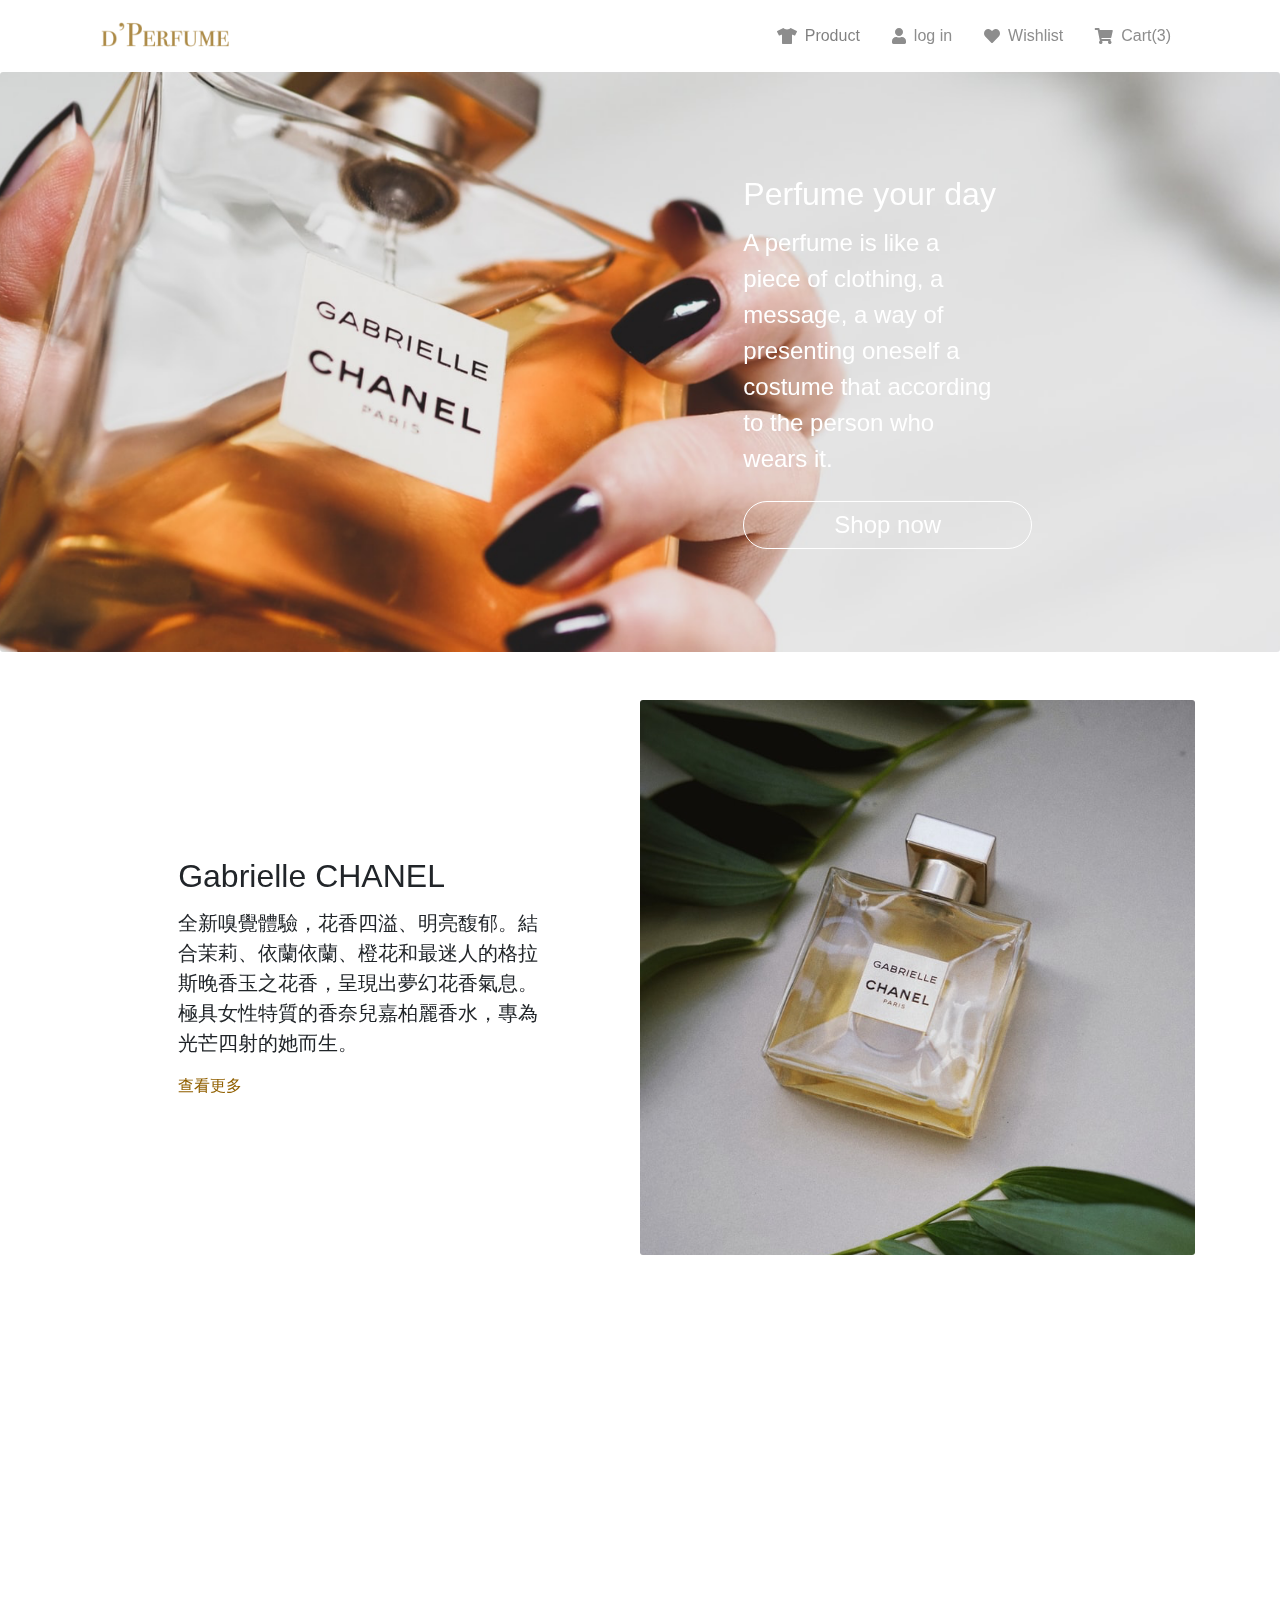
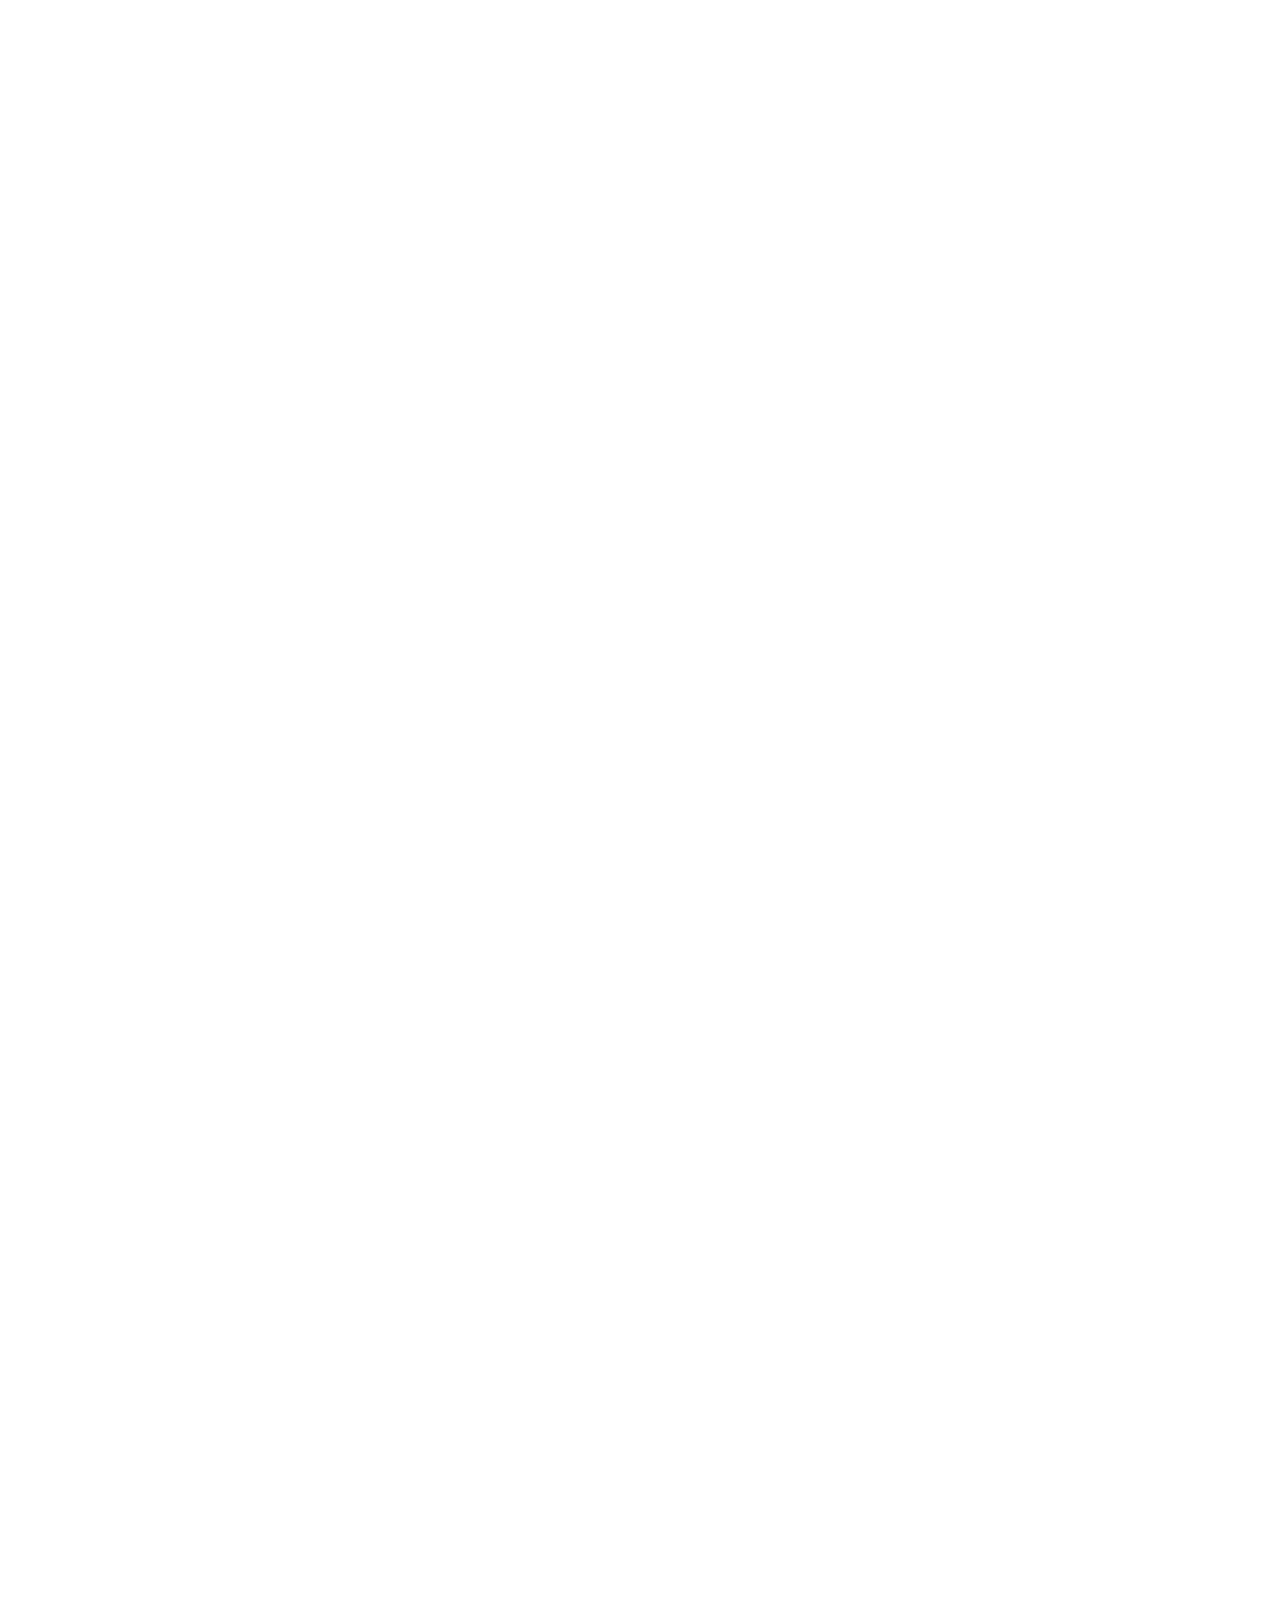
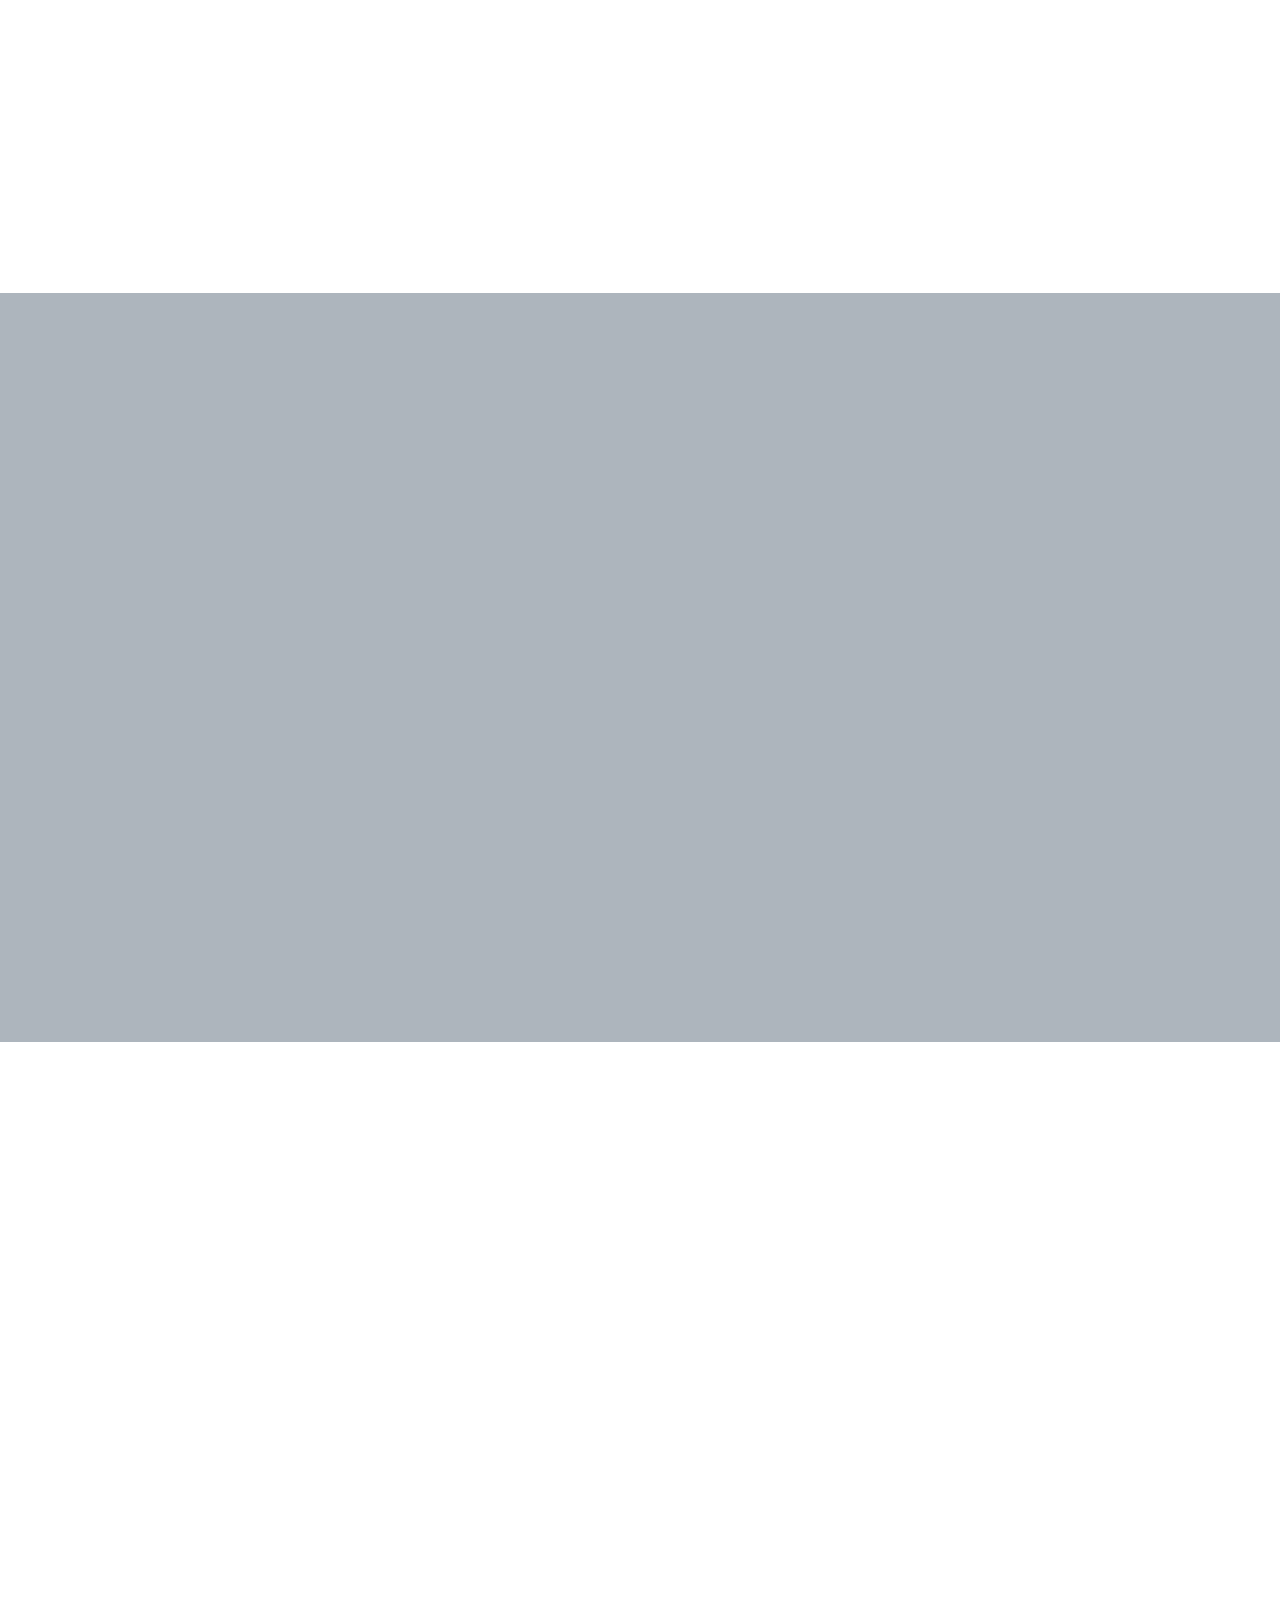
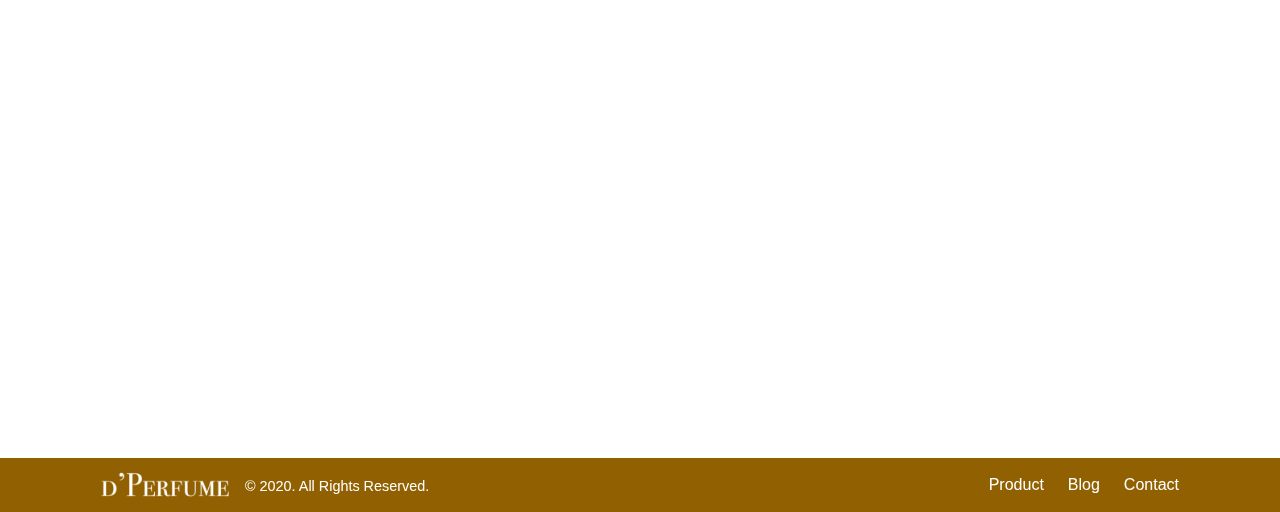
==== commit 9091ddd2: "Update" ====
--- a/index.html
+++ b/index.html
@@ -86,7 +86,7 @@
         <p class="card-text col-12 col-md-6 p-l font-weight-light mb-4">A perfume is like a piece of clothing, a
           message, a way of presenting
           oneself a costume that according to the person who wears it.</p>
-        <button class="btn btn-outline-white rounded-pill bannerButton" type="button"
+        <button class="btn btn-outline-white rounded-pill btn-banner" type="button"
           onclick="location.href='product.html'">
           Shop now
         </button>
@@ -165,7 +165,7 @@
               prioritize
               the
               most important operations that should be performed immediately.</p>
-            <button class="btn btn-outline-black rounded-pill productButton" type="button"
+            <button class="btn btn-outline-black rounded-pill btn-product" type="button"
               onclick="location.href='product.html'">Plan a
               free online training</button>
           </div>
@@ -261,9 +261,9 @@
             <h2 class="mb-4">
               <strong>記得 <br>訂閱以獲取更多資訊！</strong>
             </h2>
-            <form class="form-inline mb-3 emailSub">
-              <input type="email" class="form-control border-primary" id="inputEmail" placeholder="Your email address">
-              <button type="submit" class="btn btn-primary">Subscribe</button>
+            <form class="form-inline mb-3">
+              <input type="email" class="form-control border-primary form-footer col-6" id="inputEmail" placeholder="Your email address">
+              <button type="submit" class="btn btn-primary btn-footer">Subscribe</button>
             </form>
           </div>
         </div>
--- a/css/all.css
+++ b/css/all.css
@@ -166,7 +166,7 @@
 
 a:hover {
   color: #452d00;
-  text-decoration: underline;
+  text-decoration: none;
 }
 
 a:not([href]):not([class]) {
@@ -2333,6 +2333,11 @@
 .form-control:disabled, .form-control[readonly] {
   background-color: #e9ecef;
   opacity: 1;
+}
+
+.form-footer {
+  padding: 1.8rem 0.75rem;
+  border: 2px solid;
 }
 
 input[type="date"].form-control,
@@ -2833,6 +2838,26 @@
   cursor: pointer;
 }
 
+.btn-form {
+  padding: 8px 48px 8px 48px;
+}
+
+.btn-footer {
+  padding: 18px 26px 18px 26px;
+}
+
+.btn-banner {
+  font-size: 1.5rem;
+  padding: 5px 90px 5px 90px;
+  line-height: 2.25rem;
+}
+
+.btn-product {
+  font-size: 1.25rem;
+  line-height: 1.875rem;
+  padding: 5px 30px 5px 30px;
+}
+
 a.btn.disabled,
 fieldset:disabled a.btn {
   pointer-events: none;
@@ -3649,11 +3674,11 @@
 
 .btn-link:hover {
   color: #452d00;
-  text-decoration: underline;
+  text-decoration: none;
 }
 
 .btn-link:focus, .btn-link.focus {
-  text-decoration: underline;
+  text-decoration: none;
 }
 
 .btn-link:disabled, .btn-link.disabled {
@@ -5660,9 +5685,9 @@
 
 .page-link:hover {
   z-index: 2;
-  color: #452d00;
+  color: #fff;
   text-decoration: none;
-  background-color: #e9ecef;
+  background-color: #916000;
   border-color: #dee2e6;
 }
 
@@ -11908,21 +11933,6 @@
   }
 }
 
-.bannerButton {
-  border: 2px solid;
-  border-radius: 30px;
-  font-size: 22px;
-  padding: 5px 90px 5px 90px;
-}
-
-.productButton {
-  border: 2px solid;
-  border-radius: 30px;
-  font-size: 20px;
-  font-weight: 600;
-  padding: 5px 30px 5px 30px;
-}
-
 .soldOut:hover .overlay {
   opacity: 30%;
 }
@@ -11974,46 +11984,7 @@
   border-radius: 50%;
 }
 
-.emailSub input {
-  border: 2px solid #916000;
-  padding: 29px 20px 30px 20px;
-}
-
-.emailSub button {
-  padding: 18px 26px 18px 26px;
-}
-
-a:hover {
-  text-decoration: none;
-}
-
-a .card-title, a .card-text {
-  color: #000;
-}
-
-.page-link:hover {
-  background-color: #916000;
-  color: white;
-}
-
-.custom-select {
-  height: 50px;
-  border: 1px solid #916000;
-}
-
-.input-group-text {
-  color: white;
-  padding: 0 50px 0 50px;
-  cursor: pointer;
-  font-size: 16px;
-  border: 1px solid #916000;
-}
-
 .custom-checkbox .custom-control-input:checked ~ .custom-control-label::before {
   background-color: #916000;
 }
-
-.formButton {
-  padding: 8px 48px 8px 48px;
-}
 /*# sourceMappingURL=all.css.map */